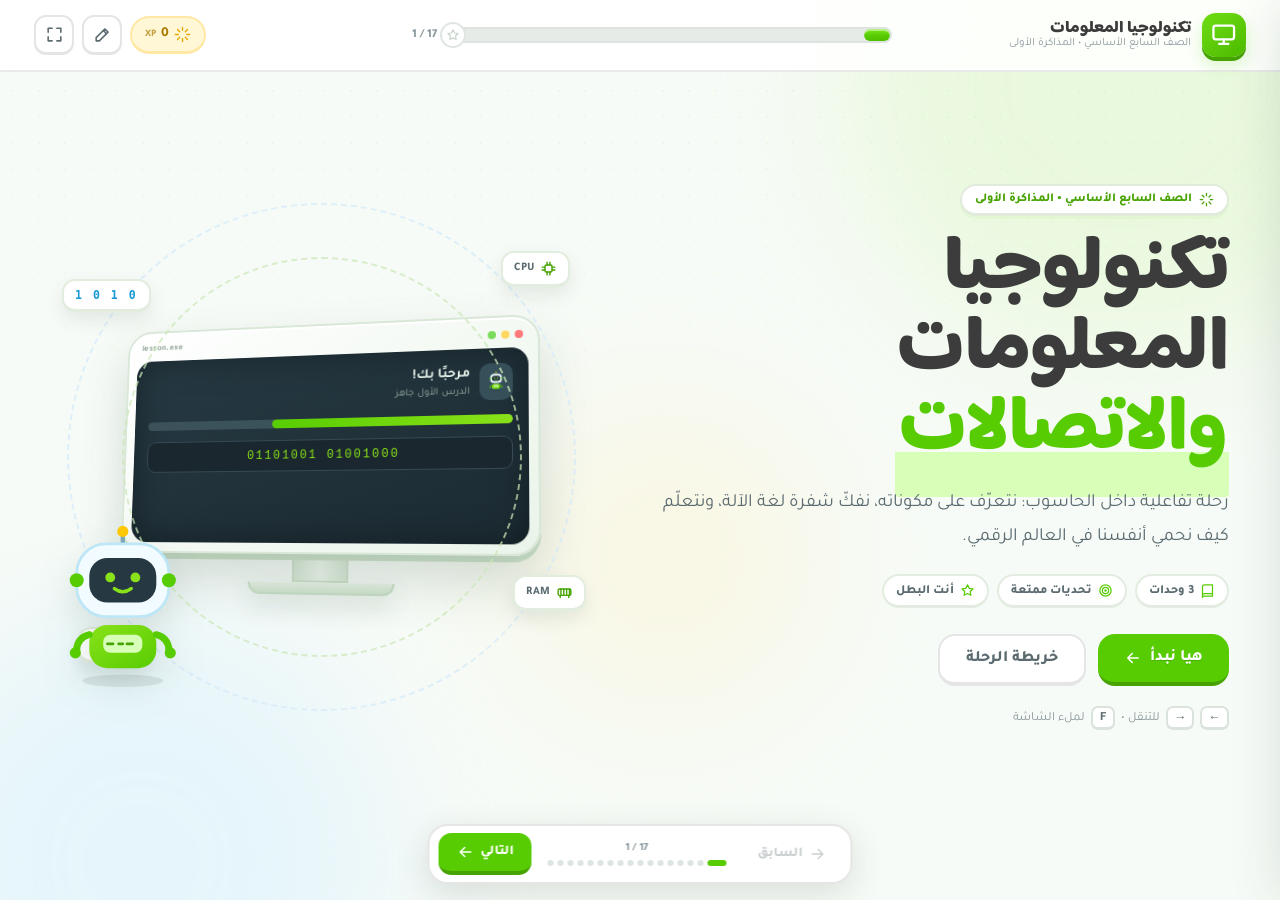
==== index.html @ d951b5d1 "Initial snapshot before slide readability + design improvements" ====
<!DOCTYPE html>
<html lang="ar" dir="rtl">
<head>
<meta charset="UTF-8">
<meta name="viewport" content="width=device-width, initial-scale=1.0">
<title>تكنولوجيا المعلومات والاتصالات — الصف السابع</title>
<link rel="preconnect" href="https://fonts.googleapis.com">
<link rel="preconnect" href="https://fonts.gstatic.com" crossorigin>
<link href="https://fonts.googleapis.com/css2?family=Baloo+Bhaijaan+2:wght@500;600;700;800&family=Tajawal:wght@400;500;700;800&display=swap" rel="stylesheet">
<link rel="stylesheet" href="styles.css">
<link rel="stylesheet" href="styles-slides.css">
<link rel="stylesheet" href="styles-extra.css">
<link rel="stylesheet" href="styles-fixes.css">
</head>
<body>

<svg class="sprite" aria-hidden="true">
  <defs>
    <linearGradient id="g-robot" x1="0" y1="0" x2="1" y2="1">
      <stop offset="0" stop-color="#89e219"/>
      <stop offset="1" stop-color="#58cc02"/>
    </linearGradient>
  </defs>
  <symbol id="i-laptop" viewBox="0 0 24 24"><rect x="4" y="5" width="16" height="10" rx="2"/><path d="M2 19h20M9 19l.5-2h5l.5 2"/></symbol>
  <symbol id="i-desktop" viewBox="0 0 24 24"><rect x="3" y="4" width="18" height="12" rx="2"/><path d="M8 20h8M12 16v4"/></symbol>
  <symbol id="i-server" viewBox="0 0 24 24"><rect x="4" y="3" width="16" height="7" rx="2"/><rect x="4" y="14" width="16" height="7" rx="2"/><path d="M8 6.5h.01M8 17.5h.01M12 6.5h5M12 17.5h5"/></symbol>
  <symbol id="i-super" viewBox="0 0 24 24"><rect x="3" y="4" width="18" height="16" rx="2"/><path d="M7 8h10M7 12h10M7 16h6"/><circle cx="17" cy="16" r="1"/></symbol>
  <symbol id="i-cpu" viewBox="0 0 24 24"><rect x="7" y="7" width="10" height="10" rx="2"/><path d="M10 3v4M14 3v4M10 17v4M14 17v4M3 10h4M3 14h4M17 10h4M17 14h4"/></symbol>
  <symbol id="i-ram" viewBox="0 0 24 24"><rect x="3" y="7" width="18" height="9" rx="2"/><path d="M7 7v9M11 7v9M15 7v9M19 7v9M6 16v3M18 16v3"/></symbol>
  <symbol id="i-rom" viewBox="0 0 24 24"><rect x="5" y="6" width="14" height="12" rx="2"/><path d="M9 10h6M9 14h4"/></symbol>
  <symbol id="i-disk" viewBox="0 0 24 24"><rect x="3" y="6" width="18" height="12" rx="3"/><circle cx="17" cy="12" r="1.5"/><path d="M7 12h6"/></symbol>
  <symbol id="i-gpu" viewBox="0 0 24 24"><rect x="3" y="7" width="18" height="10" rx="2"/><circle cx="9" cy="12" r="3"/><path d="M15 10h3M15 14h3M6 17v3"/></symbol>
  <symbol id="i-sound" viewBox="0 0 24 24"><path d="M4 10v4h4l5 4V6L8 10H4z"/><path d="M16 9a4 4 0 0 1 0 6M18.5 6.5a8 8 0 0 1 0 11"/></symbol>
  <symbol id="i-network" viewBox="0 0 24 24"><path d="M3 9a15 15 0 0 1 18 0M6.5 12.5a10 10 0 0 1 11 0M10 16a4 4 0 0 1 4 0"/><circle cx="12" cy="19" r="1"/></symbol>
  <symbol id="i-fan" viewBox="0 0 24 24"><circle cx="12" cy="12" r="8"/><path d="M12 12c2-3 5-3 5-1s-3 4-5 1zM12 12c-2 3-5 3-5 1s3-4 5-1zM12 12c-1 3 0 6 2 5s1-5-2-5z"/></symbol>
  <symbol id="i-io" viewBox="0 0 24 24"><rect x="3" y="6" width="18" height="11" rx="2"/><path d="M7 10h.01M10 10h.01M13 10h.01M16 10h.01M7 13h.01M10 13h.01M13 13h.01M16 13h.01M8 17v3M16 17v3"/></symbol>
  <symbol id="i-board" viewBox="0 0 24 24"><rect x="3" y="3" width="18" height="18" rx="3"/><rect x="7" y="7" width="4" height="4" rx="1"/><rect x="14" y="13" width="3" height="4" rx="1"/><path d="M11 9h3v4M7 14h4v3M13 9V7h4"/></symbol>
  <symbol id="i-virus" viewBox="0 0 24 24"><circle cx="12" cy="12" r="6"/><path d="M12 2v3M12 19v3M2 12h3M19 12h3M4.9 4.9l2.1 2.1M17 17l2.1 2.1M19.1 4.9L17 7M7 17l-2.1 2.1"/><circle cx="10" cy="10" r="1"/><circle cx="14" cy="14" r="1"/></symbol>
  <symbol id="i-worm" viewBox="0 0 24 24"><path d="M5 18c0-3 3-4 6-4s5-1 5-4-2-4-5-4"/><circle cx="5" cy="18" r="2"/><path d="M15 6h.01M17 8h.01M19 10h.01"/></symbol>
  <symbol id="i-trojan" viewBox="0 0 24 24"><rect x="4" y="10" width="16" height="10" rx="2"/><path d="M3 10h18M12 10v10M12 10c-2 0-5-1-5-3s3-2 5 3c2-5 5-3 5-1s-3 1-5 1"/></symbol>
  <symbol id="i-spy" viewBox="0 0 24 24"><path d="M2 12s4-6 10-6 10 6 10 6-4 6-10 6S2 12 2 12z"/><circle cx="12" cy="12" r="3"/></symbol>
  <symbol id="i-ad" viewBox="0 0 24 24"><path d="M4 10v4h4l7 4V6L8 10H4z"/><path d="M17 9a4 4 0 0 1 0 6M19 6a8 8 0 0 1 0 12"/></symbol>
  <symbol id="i-ransom" viewBox="0 0 24 24"><rect x="4" y="10" width="16" height="11" rx="2"/><path d="M8 10V7a4 4 0 0 1 8 0v3M12 14v3"/></symbol>
  <symbol id="i-shield" viewBox="0 0 24 24"><path d="M12 3l8 3v6c0 5-3.5 8-8 9-4.5-1-8-4-8-9V6l8-3z"/><path d="M9 12l2 2 4-4"/></symbol>
  <symbol id="i-firewall" viewBox="0 0 24 24"><rect x="3" y="4" width="18" height="16" rx="2"/><path d="M3 9h18M3 14h18M9 4v5M15 9v5M9 14v6M15 4v5"/></symbol>
  <symbol id="i-backup" viewBox="0 0 24 24"><path d="M4 12a8 8 0 0 1 13.7-5.7L20 8"/><path d="M20 4v4h-4M20 12a8 8 0 0 1-13.7 5.7L4 16"/><path d="M4 20v-4h4"/></symbol>
  <symbol id="i-lock" viewBox="0 0 24 24"><rect x="4" y="10" width="16" height="11" rx="2"/><path d="M8 10V7a4 4 0 0 1 8 0v3M12 14v3"/></symbol>
  <symbol id="i-check" viewBox="0 0 24 24"><path d="M4 12l5 5L20 6"/></symbol>
  <symbol id="i-x" viewBox="0 0 24 24"><path d="M6 6l12 12M18 6L6 18"/></symbol>
  <symbol id="i-arrow-left" viewBox="0 0 24 24"><path d="M19 12H5M11 6l-6 6 6 6"/></symbol>
  <symbol id="i-arrow-right" viewBox="0 0 24 24"><path d="M5 12h14M13 6l6 6-6 6"/></symbol>
  <symbol id="i-star" viewBox="0 0 24 24"><path d="M12 3l2.7 5.5 6.1.9-4.4 4.3 1 6-5.4-2.8-5.4 2.8 1-6-4.4-4.3 6.1-.9L12 3z"/></symbol>
  <symbol id="i-spark" viewBox="0 0 24 24"><path d="M12 2v4M12 18v4M2 12h4M18 12h4M5 5l3 3M16 16l3 3M19 5l-3 3M8 16l-3 3"/></symbol>
  <symbol id="i-bulb" viewBox="0 0 24 24"><path d="M9 18h6M10 21h4M8 14a6 6 0 1 1 8 0c-1 1-1.5 2-1.5 3h-5c0-1-.5-2-1.5-3z"/></symbol>
  <symbol id="i-folder" viewBox="0 0 24 24"><path d="M3 7a2 2 0 0 1 2-2h5l2 2h7a2 2 0 0 1 2 2v8a2 2 0 0 1-2 2H5a2 2 0 0 1-2-2V7z"/></symbol>
  <symbol id="i-warning" viewBox="0 0 24 24"><path d="M12 3L2 21h20L12 3z"/><path d="M12 9v5M12 17h.01"/></symbol>
  <symbol id="i-globe" viewBox="0 0 24 24"><circle cx="12" cy="12" r="9"/><path d="M3 12h18M12 3c3 3 3 15 0 18M12 3c-3 3-3 15 0 18"/></symbol>
  <symbol id="i-usb" viewBox="0 0 24 24"><rect x="8" y="3" width="8" height="6" rx="1"/><path d="M12 9v6"/><rect x="6" y="15" width="12" height="6" rx="2"/></symbol>
  <symbol id="i-mask" viewBox="0 0 24 24"><path d="M4 5c5 2 11 2 16 0v6c0 4-3.5 7-8 9-4.5-2-8-5-8-9V5z"/><path d="M8 10h.01M16 10h.01M9 14c2 1.5 4 1.5 6 0"/></symbol>
  <symbol id="i-clock" viewBox="0 0 24 24"><circle cx="12" cy="12" r="9"/><path d="M12 7v5l3 2"/></symbol>
  <symbol id="i-play" viewBox="0 0 24 24"><path d="M8 5l11 7-11 7V5z"/></symbol>
  <symbol id="i-edit" viewBox="0 0 24 24"><path d="M4 20h4L19 9l-4-4L4 16v4z"/><path d="M13 7l4 4"/></symbol>
  <symbol id="i-menu" viewBox="0 0 24 24"><path d="M4 7h16M4 12h16M4 17h16"/></symbol>
  <symbol id="i-expand" viewBox="0 0 24 24"><path d="M4 9V4h5M20 9V4h-5M4 15v5h5M20 15v5h-5"/></symbol>
  <symbol id="i-download" viewBox="0 0 24 24"><path d="M12 3v12M7 10l5 5 5-5M4 21h16"/></symbol>
  <symbol id="i-upload" viewBox="0 0 24 24"><path d="M12 21V9M7 14l5-5 5 5M4 3h16"/></symbol>
  <symbol id="i-trash" viewBox="0 0 24 24"><path d="M4 7h16M9 7V4h6v3M6 7l1 13h10l1-13M10 11v6M14 11v6"/></symbol>
  <symbol id="i-target" viewBox="0 0 24 24"><circle cx="12" cy="12" r="9"/><circle cx="12" cy="12" r="5"/><circle cx="12" cy="12" r="1"/></symbol>
  <symbol id="i-book" viewBox="0 0 24 24"><path d="M4 5a3 3 0 0 1 3-2h13v18H7a3 3 0 0 0-3 2V5z"/><path d="M4 19a3 3 0 0 1 3-2h13"/></symbol>
  <symbol id="robot" viewBox="0 0 220 240">
    <ellipse cx="110" cy="226" rx="58" ry="9" fill="#000" opacity=".08"/>
    <path d="M110 28V16" stroke="#7aa7b5" stroke-width="6" stroke-linecap="round"/>
    <circle cx="110" cy="12" r="8" fill="#ffc800"/>
    <rect x="44" y="30" width="132" height="104" rx="42" fill="#f2fbff" stroke="#bde6f7" stroke-width="4"/>
    <rect x="62" y="50" width="96" height="64" rx="26" fill="#263942"/>
    <circle cx="92" cy="78" r="7" fill="#89e219"/>
    <circle cx="128" cy="78" r="7" fill="#89e219"/>
    <path d="M98 94c8 6 16 6 24 0" stroke="#89e219" stroke-width="5" fill="none" stroke-linecap="round"/>
    <circle cx="44" cy="82" r="10" fill="#58cc02"/>
    <circle cx="176" cy="82" r="10" fill="#58cc02"/>
    <rect x="62" y="146" width="96" height="62" rx="26" fill="url(#g-robot)"/>
    <rect x="82" y="160" width="56" height="26" rx="10" fill="#d7ffb8"/>
    <path d="M88 173h8M104 173h6M116 173h8" stroke="#46a302" stroke-width="4" stroke-linecap="round"/>
    <path d="M62 160c-10 2-18 10-18 22M158 160c10 2 18 10 18 22" stroke="#58cc02" stroke-width="10" stroke-linecap="round" fill="none"/>
    <circle cx="42" cy="186" r="8" fill="#58cc02"/>
    <circle cx="178" cy="186" r="8" fill="#58cc02"/>
  </symbol>
</svg>

<div class="bg-decor" aria-hidden="true">
  <span class="blob b1"></span>
  <span class="blob b2"></span>
  <span class="blob b3"></span>
  <span class="dots"></span>
</div>

<header class="topbar">
  <div class="brand">
    <div class="brand-mark"><svg class="ico"><use href="#i-desktop"/></svg></div>
    <div class="brand-text">
      <strong>تكنولوجيا المعلومات</strong>
      <span>الصف السابع الأساسي • المذاكرة الأولى</span>
    </div>
  </div>
  <div class="progress-wrap">
    <div class="progress-track"><div class="progress-fill" id="progressFill"></div><span class="progress-star"><svg class="ico"><use href="#i-star"/></svg></span></div>
    <span class="progress-label" id="progressLabel">1 / 17</span>
  </div>
  <div class="top-actions">
    <div class="xp-pill" title="نقاط الخبرة"><svg class="ico"><use href="#i-spark"/></svg><span id="xpValue">0</span><small>XP</small></div>
    <button class="icon-btn" id="editorBtn" aria-label="لوحة التحرير" title="لوحة التحرير"><svg class="ico"><use href="#i-edit"/></svg></button>
    <button class="icon-btn" id="fullscreenBtn" aria-label="ملء الشاشة" title="ملء الشاشة"><svg class="ico"><use href="#i-expand"/></svg></button>
  </div>
</header>

<main class="deck" id="deck">

  <section class="slide slide-cover" data-title="البداية">
    <div class="slide-inner cover-grid">
      <div class="cover-copy">
        <span class="eyebrow reveal" style="--i:0"><svg class="ico"><use href="#i-spark"/></svg> الصف السابع الأساسي • المذاكرة الأولى</span>
        <h1 class="reveal" style="--i:1" data-edit="cover.title">تكنولوجيا المعلومات<br><span class="hl">والاتصالات</span></h1>
        <p class="lead reveal" style="--i:2" data-edit="cover.sub">رحلة تفاعلية داخل الحاسوب: نتعرّف على مكوناته، نفكّ شفرة لغة الآلة، ونتعلّم كيف نحمي أنفسنا في العالم الرقمي.</p>
        <div class="unit-chips reveal" style="--i:3">
          <span><svg class="ico"><use href="#i-book"/></svg> 3 وحدات</span>
          <span><svg class="ico"><use href="#i-target"/></svg> تحديات ممتعة</span>
          <span><svg class="ico"><use href="#i-star"/></svg> أنت البطل</span>
        </div>
        <div class="cover-actions reveal" style="--i:4">
          <button class="btn btn-primary btn-lg" data-goto="1">هيا نبدأ <svg class="ico"><use href="#i-arrow-left"/></svg></button>
          <button class="btn btn-ghost btn-lg" data-goto="2">خريطة الرحلة</button>
        </div>
        <p class="hint reveal" style="--i:5"><kbd>←</kbd> <kbd>→</kbd> للتنقل • <kbd>F</kbd> لملء الشاشة</p>
      </div>
      <div class="cover-art reveal" style="--i:2">
        <div class="orbit-chip oc-cpu"><svg class="ico"><use href="#i-cpu"/></svg><span>CPU</span></div>
        <div class="orbit-chip oc-ram"><svg class="ico"><use href="#i-ram"/></svg><span>RAM</span></div>
        <div class="orbit-chip oc-bin"><span>0 1 0 1</span></div>
        <div class="orbit-chip oc-shield"><svg class="ico"><use href="#i-shield"/></svg><span>آمن</span></div>
        <div class="monitor3d">
          <div class="screen3d">
            <div class="screen-top"><span class="s-dot red"></span><span class="s-dot yellow"></span><span class="s-dot green"></span><span class="s-title">lesson.exe</span></div>
            <div class="screen-body">
              <div class="screen-row">
                <span class="mini-robot"><svg class="ico"><use href="#robot"/></svg></span>
                <div><b>مرحبًا بك!</b><small>الدرس الأول جاهز</small></div>
              </div>
              <div class="mini-progress"><span></span></div>
              <div class="mini-code">01001000 01101001</div>
            </div>
          </div>
          <div class="monitor-neck"></div>
          <div class="monitor-foot"></div>
        </div>
        <svg class="mascot cover-mascot" viewBox="0 0 220 240"><use href="#robot"/></svg>
        <span class="art-ring r1"></span>
        <span class="art-ring r2"></span>
      </div>
    </div>
  </section>

  <section class="slide slide-roadmap" data-title="خريطة الرحلة">
    <div class="slide-inner">
      <header class="slide-head">
        <span class="eyebrow reveal" style="--i:0"><svg class="ico"><use href="#i-target"/></svg> خريطة الرحلة</span>
        <h2 class="reveal" style="--i:1" data-edit="road.title">ثلاث وحدات… ومغامرة واحدة</h2>
        <p class="reveal" style="--i:2" data-edit="road.sub">اضغط على أي محطة لتبدأ منها. كل محطة مليئة بالتجارب والتحديات.</p>
      </header>
      <div class="roadmap">
        <div class="road-line" aria-hidden="true"></div>
        <button class="road-stop reveal" style="--i:3;--c:#58cc02" data-goto="2">
          <span class="road-num">1</span>
          <span class="road-icon"><svg class="ico"><use href="#i-desktop"/></svg></span>
          <strong>الوحدة الأولى</strong>
          <h3>تعريف عام بالحاسوب</h3>
          <p>أنواع الحواسيب، المكوّنات، والذاكرة.</p>
          <span class="road-go">ابدأ <svg class="ico"><use href="#i-arrow-left"/></svg></span>
        </button>
        <button class="road-stop reveal" style="--i:4;--c:#1cb0f6" data-goto="5">
          <span class="road-num">2</span>
          <span class="road-icon"><svg class="ico"><use href="#i-cpu"/></svg></span>
          <strong>الوحدة الثانية</strong>
          <h3>أنظمة العدّ والتحويل</h3>
          <p>العشري، الثنائي، والتحويل بينهما.</p>
          <span class="road-go">ابدأ <svg class="ico"><use href="#i-arrow-left"/></svg></span>
        </button>
        <button class="road-stop reveal" style="--i:5;--c:#ce82ff" data-goto="11">
          <span class="road-num">3</span>
          <span class="road-icon"><svg class="ico"><use href="#i-shield"/></svg></span>
          <strong>الوحدة الثالثة</strong>
          <h3>البرامج الضارة والحماية</h3>
          <p>الأنواع، طرق الانتقال، ووسائل الحماية.</p>
          <span class="road-go">ابدأ <svg class="ico"><use href="#i-arrow-left"/></svg></span>
        </button>
      </div>
      <div class="road-stats reveal" style="--i:6">
        <span><b>17</b> شريحة</span>
        <span><b>10+</b> تجارب تفاعلية</span>
        <span><b>10</b> أسئلة اختبار</span>
        <span><b>1</b> بطل… أنت!</span>
      </div>
    </div>
  </section>

  <section class="slide slide-types" data-title="أنواع الحواسيب">
    <div class="slide-inner">
      <header class="slide-head compact">
        <span class="eyebrow reveal" style="--i:0"><svg class="ico"><use href="#i-laptop"/></svg> الوحدة الأولى</span>
        <h2 class="reveal" style="--i:1" data-edit="types.title">ليس كل حاسوب… يشبه الآخر</h2>
        <p class="reveal" style="--i:2" data-edit="types.sub">اختر نوعًا لتكتشف وظيفته، ثم جرّب أن تحلّ الموقف التالي.</p>
      </header>
      <div class="types-layout">
        <div class="type-cards reveal" style="--i:3">
          <button class="type-card tilt is-active" data-type="laptop" style="--c:#58cc02">
            <span class="type-icon"><svg class="ico"><use href="#i-laptop"/></svg></span>
            <strong>الحاسوب المحمول</strong>
            <small>Laptop</small>
            <span class="type-badge">متنقّل</span>
          </button>
          <button class="type-card tilt" data-type="desktop" style="--c:#1cb0f6">
            <span class="type-icon"><svg class="ico"><use href="#i-desktop"/></svg></span>
            <strong>الحاسوب الثابت</strong>
            <small>Desktop</small>
            <span class="type-badge">منزلي / مكتبي</span>
          </button>
          <button class="type-card tilt" data-type="server" style="--c:#ce82ff">
            <span class="type-icon"><svg class="ico"><use href="#i-server"/></svg></span>
            <strong>الحاسوب الخادم</strong>
            <small>Server</small>
            <span class="type-badge">يخدم الجميع</span>
          </button>
          <button class="type-card tilt" data-type="super" style="--c:#ff9600">
            <span class="type-icon"><svg class="ico"><use href="#i-super"/></svg></span>
            <strong>الحواسب الضخمة</strong>
            <small>Super Computers</small>
            <span class="type-badge">قوة خارقة</span>
          </button>
        </div>
        <aside class="type-detail card reveal" style="--i:4">
          <div class="type-detail-icon" id="typeDetailIcon"><svg class="ico"><use href="#i-laptop"/></svg></div>
          <span class="type-en" id="typeEn">Laptop</span>
          <h3 id="typeName">الحاسوب المحمول</h3>
          <p id="typeDesc">حاسوب صغير الحجم يمكن حمله بسهولة، وتكون الشاشة ولوحة المفاتيح مدمجتين فيه.</p>
          <ul class="check-list" id="typePoints"></ul>
          <div class="type-use" id="typeUse"><svg class="ico"><use href="#i-bulb"/></svg><span>مناسب للطلاب والتنقل بين المنزل والمدرسة.</span></div>
        </aside>
      </div>
      <div class="mission-card card reveal" style="--i:5">
        <div class="mission-copy">
          <span class="chip"><svg class="ico"><use href="#i-target"/></svg> مهمة سريعة</span>
          <h3 data-edit="types.mission.title">أي حاسوب يناسب هذا الموقف؟</h3>
          <p id="missionText">تحتاج شركة إلى جهاز واحد يخدم موظفيها العشرين في الوقت نفسه، ويحفظ الملفات المشتركة بينهم.</p>
        </div>
        <div class="mission-side">
          <div class="mission-choices" id="missionChoices"></div>
          <div class="feedback" id="missionFeedback" aria-live="polite"></div>
          <button class="btn btn-ghost btn-sm" id="missionNext">سيناريو آخر <svg class="ico"><use href="#i-arrow-left"/></svg></button>
        </div>
      </div>
    </div>
  </section>

  <section class="slide slide-components" data-title="مكونات الحاسوب">
    <div class="slide-inner">
      <header class="slide-head compact">
        <span class="eyebrow reveal" style="--i:0"><svg class="ico"><use href="#i-board"/></svg> الوحدة الأولى</span>
        <h2 class="reveal" style="--i:1" data-edit="comp.title">افتح صندوق الحاسوب… واستكشف</h2>
        <p class="reveal" style="--i:2" data-edit="comp.sub">اضغط على أي قطعة داخل اللوحة الأم لتعرف وظيفتها. هل تجرؤ على وضع التحدي؟</p>
      </header>
      <div class="comp-layout">
        <div class="board-wrap reveal" style="--i:3">
          <div class="motherboard" id="motherboard">
            <svg class="board-traces" viewBox="0 0 100 62" preserveAspectRatio="none" aria-hidden="true">
              <path d="M22 16h20v10h30V16h18M13 36h18v10h32v8h20M32 46V36M65 12v10M83 20v14M50 29v-7M50 47v10"/>
              <path d="M6 22h10M90 42h6M6 52h18M72 54h20" opacity=".55"/>
              <circle cx="22" cy="16" r="1.2"/><circle cx="65" cy="12" r="1.2"/><circle cx="83" cy="20" r="1.2"/><circle cx="13" cy="36" r="1.2"/><circle cx="63" cy="54" r="1.2"/>
            </svg>
            <button class="hotspot" data-comp="cpu" style="left:22%;top:26%"><span class="hs-ico"><svg class="ico"><use href="#i-cpu"/></svg></span><span class="hs-label">المعالج</span></button>
            <button class="hotspot" data-comp="fan" style="left:40%;top:19%"><span class="hs-ico"><svg class="ico"><use href="#i-fan"/></svg></span><span class="hs-label">المروحة</span></button>
            <button class="hotspot" data-comp="ram" style="left:65%;top:19%"><span class="hs-ico"><svg class="ico"><use href="#i-ram"/></svg></span><span class="hs-label">RAM</span></button>
            <button class="hotspot" data-comp="rom" style="left:84%;top:33%"><span class="hs-ico"><svg class="ico"><use href="#i-rom"/></svg></span><span class="hs-label">ROM</span></button>
            <button class="hotspot" data-comp="gpu" style="left:13%;top:57%"><span class="hs-ico"><svg class="ico"><use href="#i-gpu"/></svg></span><span class="hs-label">بطاقة الشاشة</span></button>
            <button class="hotspot" data-comp="hdd" style="left:32%;top:74%"><span class="hs-ico"><svg class="ico"><use href="#i-disk"/></svg></span><span class="hs-label">القرص الصلب</span></button>
            <button class="hotspot" data-comp="sound" style="left:64%;top:74%"><span class="hs-ico"><svg class="ico"><use href="#i-sound"/></svg></span><span class="hs-label">بطاقة الصوت</span></button>
            <button class="hotspot" data-comp="network" style="left:87%;top:57%"><span class="hs-ico"><svg class="ico"><use href="#i-network"/></svg></span><span class="hs-label">بطاقة الشبكة</span></button>
            <button class="hotspot" data-comp="io" style="left:50%;top:90%"><span class="hs-ico"><svg class="ico"><use href="#i-io"/></svg></span><span class="hs-label">الإدخال / الإخراج</span></button>
            <button class="hotspot hs-board" data-comp="motherboard" style="left:50%;top:46%"><span class="hs-ico"><svg class="ico"><use href="#i-board"/></svg></span><span class="hs-label">اللوحة الأم</span></button>
          </div>
          <p class="board-hint"><svg class="ico"><use href="#i-bulb"/></svg> كل القطع تتصل باللوحة الأم… وهي التي تربط بينها.</p>
        </div>
        <aside class="comp-detail card reveal" style="--i:4">
          <div class="comp-head">
            <span class="comp-icon" id="compIcon"><svg class="ico"><use href="#i-cpu"/></svg></span>
            <div><span class="comp-en" id="compEn">CPU</span><h3 id="compName">المعالج</h3></div>
          </div>
          <p class="comp-desc" id="compDesc">عقل الحاسوب الذي ينفّذ الأوامر.</p>
          <ul class="check-list" id="compPoints"></ul>
          <div class="comp-watermark" aria-hidden="true"><svg class="ico"><use href="#i-board"/></svg></div>
          <div class="challenge-box">
            <button class="btn btn-blue btn-sm" id="challengeBtn"><svg class="ico"><use href="#i-target"/></svg> وضع التحدي</button>
            <div class="challenge-panel" id="challengePanel" hidden>
              <span class="challenge-progress" id="challengeProgress">1 / 5</span>
              <p id="challengePrompt">أين تُنفَّذ العمليات الحسابية والمنطقية؟</p>
              <div class="feedback" id="challengeFeedback" aria-live="polite"></div>
            </div>
          </div>
        </aside>
      </div>
    </div>
  </section>

  <section class="slide slide-memory" data-title="لعبة الذاكرة">
    <div class="slide-inner">
      <header class="slide-head compact">
        <span class="eyebrow reveal" style="--i:0"><svg class="ico"><use href="#i-ram"/></svg> تحدي الذاكرة</span>
        <h2 class="reveal" style="--i:1" data-edit="mem.title">إلى أي ذاكرة تنتمي؟</h2>
        <p class="reveal" style="--i:2" data-edit="mem.sub">اختر بطاقة، ثم اضغط على الصندوق الصحيح. هل تنجح في ترتيب البطاقات الست؟</p>
      </header>
      <div class="memory-game">
        <div class="chip-pool card reveal" style="--i:3">
          <div class="pool-head"><strong>البطاقات</strong><span class="game-score" id="memoryScore">0 / 6</span></div>
          <div class="chip-pool-items" id="chipPool"></div>
        </div>
        <div class="bins reveal" style="--i:4">
          <div class="bin" data-bin="ram" tabindex="0" role="button" aria-label="الذاكرة المؤقتة RAM">
            <div class="bin-head"><span class="bin-ico" style="--c:#1cb0f6"><svg class="ico"><use href="#i-ram"/></svg></span><div><strong>RAM</strong><small>الذاكرة المؤقتة</small></div></div>
            <p>تحفظ البرامج المفتوحة حاليًا… وتفقد محتواها بانقطاع الكهرباء.</p>
            <div class="bin-items"></div>
          </div>
          <div class="bin" data-bin="rom" tabindex="0" role="button" aria-label="الذاكرة الدائمة ROM">
            <div class="bin-head"><span class="bin-ico" style="--c:#ffc800"><svg class="ico"><use href="#i-rom"/></svg></span><div><strong>ROM</strong><small>الذاكرة الدائمة</small></div></div>
            <p>تحتوي معلومات بدء التشغيل، وقابلة للقراءة فقط.</p>
            <div class="bin-items"></div>
          </div>
          <div class="bin" data-bin="hdd" tabindex="0" role="button" aria-label="القرص الصلب Hard Disk">
            <div class="bin-head"><span class="bin-ico" style="--c:#58cc02"><svg class="ico"><use href="#i-disk"/></svg></span><div><strong>Hard Disk</strong><small>القرص الصلب</small></div></div>
            <p>يخزّن الملفات والبرامج ويحتفظ بها بعد إيقاف التشغيل.</p>
            <div class="bin-items"></div>
          </div>
        </div>
        <div class="game-bar reveal" style="--i:5">
          <div class="feedback" id="memoryFeedback" aria-live="polite">اختر بطاقة من الأعلى للبدء.</div>
          <button class="btn btn-ghost btn-sm" id="memoryReset"><svg class="ico"><use href="#i-backup"/></svg> إعادة اللعبة</button>
        </div>
      </div>
    </div>
  </section>

  <section class="slide slide-decimal" data-title="النظام العشري">
    <div class="slide-inner">
      <header class="slide-head compact">
        <span class="eyebrow reveal" style="--i:0"><svg class="ico"><use href="#i-cpu"/></svg> الوحدة الثانية</span>
        <h2 class="reveal" style="--i:1" data-edit="dec.title">نظام العدّ… والأساس 10</h2>
        <p class="reveal" style="--i:2" data-edit="dec.sub">نظام العدّ طريقة لتمثيل الأعداد باستخدام رموز محددة وأساس معين. جرّب عددًا وشاهد قيمته تتوزّع على المنازل.</p>
      </header>
      <div class="decimal-layout">
        <div class="dec-input-card card reveal" style="--i:3">
          <span class="mini-label">جرّب عددًا من 0 إلى 999</span>
          <div class="stepper">
            <button class="step-btn" id="decMinus" aria-label="إنقاص">−</button>
            <input id="decInput" type="number" min="0" max="999" value="134" aria-label="أدخل عددًا">
            <button class="step-btn" id="decPlus" aria-label="زيادة">+</button>
          </div>
          <div class="preset-row">
            <button class="preset" data-dec="134">134</button>
            <button class="preset" data-dec="254">254</button>
            <button class="preset" data-dec="85">85</button>
            <button class="preset" data-dec="7">7</button>
          </div>
          <div class="base-badge"><span>الأساس</span><strong>10</strong><span>الرموز: من 0 إلى 9</span></div>
        </div>
        <div class="dec-display card reveal" style="--i:4">
          <div class="dec-digits" id="decDigits"></div>
          <div class="dec-expansion" id="decExpansion"></div>
        </div>
      </div>
      <div class="note-strip reveal" style="--i:5"><svg class="ico"><use href="#i-bulb"/></svg><span data-edit="dec.note">سبب التسمية: لأنه يعتمد على عشرة رموز فقط (0 إلى 9). كل منزلة تساوي 10 أضعاف التي على يمينها.</span></div>
      <div class="symbols-strip reveal" style="--i:6">
        <span class="ss-label">رموز النظام العشري</span>
        <div class="ss-digits" dir="ltr"><span>0</span><span>1</span><span>2</span><span>3</span><span>4</span><span>5</span><span>6</span><span>7</span><span>8</span><span>9</span></div>
        <span class="ss-note">عشرة رموز… لا أكثر!</span>
      </div>
    </div>
  </section>

  <section class="slide slide-binary" data-title="النظام الثنائي">
    <div class="slide-inner">
      <header class="slide-head compact">
        <span class="eyebrow reveal" style="--i:0"><svg class="ico"><use href="#i-spark"/></svg> مختبر الثنائي</span>
        <h2 class="reveal" style="--i:1" data-edit="bin.title">الحاسوب يفهم… تشغيل أو إيقاف</h2>
        <p class="reveal" style="--i:2" data-edit="bin.sub">كل مفتاح يمثّل بتًا: 1 يعني تشغيلًا، و0 يعني إيقافًا. جرّب أن تصنع العدد المطلوب!</p>
      </header>
      <div class="binary-layout">
        <div class="switch-lab card reveal" style="--i:3">
          <div class="lab-head">
            <div><span class="mini-label">الهدف الحالي</span><strong class="target-num" id="binTarget">13</strong></div>
            <div class="lab-readout"><span id="binReadout">00000000</span><sub>2</sub><span class="eq">=</span><strong id="binValue">0</strong><sub>10</sub></div>
          </div>
          <div class="switches" id="bitSwitches" dir="ltr"></div>
          <div class="lab-actions">
            <button class="btn btn-ghost btn-sm" id="binZero"><svg class="ico"><use href="#i-backup"/></svg> تصفير</button>
            <button class="btn btn-blue btn-sm" id="binNewTarget"><svg class="ico"><use href="#i-target"/></svg> هدف جديد</button>
            <span class="feedback inline" id="binFeedback" aria-live="polite"></span>
          </div>
        </div>
        <aside class="concept-stack reveal" style="--i:4">
          <div class="concept card onoff">
            <div class="onoff-demo"><span class="lamp off"></span><span class="lamp on"></span></div>
            <div><strong>0 = إشارة منخفضة</strong><small>Off — إيقاف</small><strong>1 = إشارة مرتفعة</strong><small>On — تشغيل</small></div>
          </div>
          <div class="concept card">
            <span class="concept-ico" style="--c:#1cb0f6"><svg class="ico"><use href="#i-io"/></svg></span>
            <div><strong>البت والبايت</strong><p data-edit="bin.bitnote">البت هو الوحدة الأساسية وقيمته 0 أو 1. البايت = 8 بتات.</p></div>
          </div>
          <div class="concept card">
            <span class="concept-ico" style="--c:#ffc800"><svg class="ico"><use href="#i-bulb"/></svg></span>
            <div><strong>لماذا الثنائي؟</strong><p data-edit="bin.why">لأن الحاسوب لا يفهم إلا حالتين: تشغيل وإيقاف. لذلك تُمثَّل الأرقام والنصوص والصور والأصوات بسلسلة من 0 و1.</p></div>
          </div>
        </aside>
      </div>
      <div class="byte-strip reveal" style="--i:5">
        <div><strong>بايت واحد = 8 بتات</strong><span>كل مفتاح في الأعلى هو بت… وثمانية مفاتيح تصنع بايتًا.</span></div>
        <div class="byte-bits" dir="ltr"><span>1</span><span>0</span><span>1</span><span>1</span><span>0</span><span>1</span><span>0</span><span>1</span></div>
      </div>
    </div>
  </section>

  <section class="slide slide-bin2dec" data-title="من الثنائي إلى العشري">
    <div class="slide-inner">
      <header class="slide-head compact">
        <span class="eyebrow reveal" style="--i:0"><svg class="ico"><use href="#i-arrow-left"/></svg> التحويل 1</span>
        <h2 class="reveal" style="--i:1" data-edit="b2d.title">من الثنائي إلى العشري</h2>
        <p class="reveal" style="--i:2" data-edit="b2d.sub">اضرب كل رقم في 2 مرفوعة لقوة موقعه، ثم اجمع النواتج. جرّب بنفسك!</p>
      </header>
      <div class="convert-layout">
        <div class="converter card reveal" style="--i:3">
          <div class="conv-input-row">
            <label for="binToDecInput">العدد الثنائي</label>
            <div class="conv-input-wrap"><input id="binToDecInput" value="110" inputmode="numeric" autocomplete="off" spellcheck="false"><sub>2</sub></div>
            <button class="btn btn-primary btn-sm" id="binToDecBtn">حوّل</button>
          </div>
          <div class="preset-row">
            <button class="preset" data-b2d="110">110</button>
            <button class="preset" data-b2d="1010101">1010101</button>
            <button class="preset" data-b2d="1001">1001</button>
            <button class="preset" data-b2d="1111">1111</button>
          </div>
          <div class="conv-error" id="binToDecError" aria-live="polite"></div>
          <div class="steps-table" id="binToDecSteps"></div>
          <div class="result-bubble" id="binToDecResult"></div>
        </div>
        <aside class="method-card card reveal" style="--i:4">
          <h3><svg class="ico"><use href="#i-book"/></svg> الطريقة بثلاث خطوات</h3>
          <ol class="method-steps">
            <li><span>1</span><div><strong>حدّد المواقع</strong><p>ابدأ من يمين العدد: الموقع 0 ثم 1 ثم 2…</p></div></li>
            <li><span>2</span><div><strong>اضرب في الوزن</strong><p>كل رقم × 2<sup>الموقع</sup>.</p></div></li>
            <li><span>3</span><div><strong>اجمع</strong><p>اجمع كل النواتج لتحصل على العدد العشري.</p></div></li>
          </ol>
          <div class="method-tip"><svg class="ico"><use href="#i-bulb"/></svg><span data-edit="b2d.tip">مثال: (110)₂ = 1×4 + 1×2 + 0×1 = 6</span></div>
          <svg class="mascot mini-mascot" viewBox="0 0 220 240"><use href="#robot"/></svg>
        </aside>
      </div>
    </div>
  </section>

  <section class="slide slide-dec2bin" data-title="من العشري إلى الثنائي">
    <div class="slide-inner">
      <header class="slide-head compact">
        <span class="eyebrow reveal" style="--i:0"><svg class="ico"><use href="#i-arrow-right"/></svg> التحويل 2</span>
        <h2 class="reveal" style="--i:1" data-edit="d2b.title">من العشري إلى الثنائي… بالقسمة</h2>
        <p class="reveal" style="--i:2" data-edit="d2b.sub">نقسم على 2 مرارًا ونسجّل البواقي، ثم نقرأها من الأسفل إلى الأعلى. تابع الخطوات!</p>
      </header>
      <div class="ladder-layout">
        <div class="ladder-card card reveal" style="--i:3">
          <div class="ladder-head">
            <div class="ladder-input">
              <label for="decToBinInput">العدد العشري</label>
              <input id="decToBinInput" type="number" min="0" max="255" value="254">
              <button class="btn btn-primary btn-sm" id="ladderStart">ابدأ</button>
            </div>
            <div class="preset-row">
              <button class="preset" data-d2b="254">254</button>
              <button class="preset" data-d2b="13">13</button>
              <button class="preset" data-d2b="85">85</button>
              <button class="preset" data-d2b="100">100</button>
            </div>
          </div>
          <div class="ladder-table" id="ladderTable"></div>
          <div class="ladder-footer">
            <button class="btn btn-blue btn-sm" id="ladderNext">الخطوة التالية <svg class="ico"><use href="#i-arrow-left"/></svg></button>
            <div class="ladder-result" id="ladderResult"></div>
          </div>
        </div>
        <aside class="ladder-method card reveal" style="--i:4">
          <h3><svg class="ico"><use href="#i-book"/></svg> تذكّر القاعدة</h3>
          <div class="division-demo">
            <div class="div-box"><span>القسمة</span><strong>254 ÷ 2</strong></div>
            <div class="div-arrow"><svg class="ico"><use href="#i-arrow-left"/></svg></div>
            <div class="div-box"><span>الناتج</span><strong>127</strong></div>
            <div class="div-box rem"><span>الباقي</span><strong>0</strong></div>
          </div>
          <p data-edit="d2b.note">نكرّر القسمة حتى يصبح الناتج صفرًا، ثم نقرأ البواقي من <b>الأسفل إلى الأعلى</b>.</p>
          <div class="read-up"><span>نقرأ</span><svg class="ico"><use href="#i-upload"/></svg><strong>من الأسفل إلى الأعلى</strong></div>
          <svg class="mascot mini-mascot" viewBox="0 0 220 240"><use href="#robot"/></svg>
        </aside>
      </div>
    </div>
  </section>

  <section class="slide slide-table" data-title="جدول التحويل">
    <div class="slide-inner">
      <header class="slide-head compact">
        <span class="eyebrow reveal" style="--i:0"><svg class="ico"><use href="#i-book"/></svg> مرجع سريع</span>
        <h2 class="reveal" style="--i:1" data-edit="table.title">جدول التحويل الجاهز (من 0 إلى 16)</h2>
        <p class="reveal" style="--i:2" data-edit="table.sub">احفظ الجدول… أو اختبر ذاكرتك بإخفاء عمود الثنائي والنقر على الخلايا لكشفها.</p>
      </header>
      <div class="table-layout">
        <div class="table-card card reveal" style="--i:3">
          <div class="table-tools">
            <span class="table-count">17 قيمة</span>
            <button class="btn btn-ghost btn-sm" id="tableToggle"><svg class="ico"><use href="#i-spy"/></svg> اختبرني: أخفِ الثنائي</button>
          </div>
          <div class="conv-table-wrap">
            <table class="conv-table">
              <thead><tr><th>العشري</th><th>الثنائي</th><th>العشري</th><th>الثنائي</th></tr></thead>
              <tbody id="convTableBody"></tbody>
            </table>
          </div>
        </div>
        <aside class="table-note card reveal" style="--i:4">
          <h3><svg class="ico"><use href="#i-bulb"/></svg> لاحظ النمط</h3>
          <p data-edit="table.note">كل زيادة بمقدار 1 في العدد العشري قد تغيّر أكثر من بت واحد. لاحظ كيف تنتقل البتات من اليمين إلى اليسار.</p>
          <div class="pattern-demo">
            <span>0</span><span>1</span><span>10</span><span>11</span><span>100</span>
          </div>
          <p class="small-note">16 = 10000₂ لأنها أول قوة للعدد 2 بعد 8 (أي 2⁴ = 16).</p>
          <button class="btn btn-primary btn-sm" data-goto="15">جرّب الاختبار الكامل <svg class="ico"><use href="#i-arrow-left"/></svg></button>
        </aside>
      </div>
    </div>
  </section>

  <section class="slide slide-systems" data-title="أنظمة عد أخرى">
    <div class="slide-inner">
      <header class="slide-head compact">
        <span class="eyebrow reveal" style="--i:0"><svg class="ico"><use href="#i-globe"/></svg> أنظمة أخرى</span>
        <h2 class="reveal" style="--i:1" data-edit="sys.title">الثماني والستة عشري</h2>
        <p class="reveal" style="--i:2" data-edit="sys.sub">غيّر الأساس… تتغيّر الرموز المسموحة. جرّب تحدي الرموز في كل نظام.</p>
      </header>
      <div class="systems-grid">
        <div class="system-card card reveal" style="--i:3;--c:#ff9600">
          <div class="system-head">
            <span class="system-ico"><svg class="ico"><use href="#i-cpu"/></svg></span>
            <div><span class="system-en">Octal</span><h3>النظام الثماني</h3></div>
            <span class="base-pill">الأساس 8</span>
          </div>
          <p data-edit="sys.octal">يستخدم ثمانية رموز فقط: من 0 إلى 7.</p>
          <div class="digit-chips" dir="ltr">
            <span>0</span><span>1</span><span>2</span><span>3</span><span>4</span><span>5</span><span>6</span><span>7</span>
          </div>
          <div class="quick-quiz" data-qq>
            <p>أي رمز لا يمكن استخدامه في النظام الثماني؟</p>
            <div class="qq-options">
              <button data-correct="false">7</button>
              <button data-correct="true">8</button>
              <button data-correct="false">0</button>
              <button data-correct="false">5</button>
            </div>
            <div class="qq-feedback"></div>
          </div>
        </div>
        <div class="system-card card reveal" style="--i:4;--c:#ce82ff">
          <div class="system-head">
            <span class="system-ico"><svg class="ico"><use href="#i-spark"/></svg></span>
            <div><span class="system-en">Hexadecimal</span><h3>النظام الستة عشري</h3></div>
            <span class="base-pill">الأساس 16</span>
          </div>
          <p data-edit="sys.hex">يستخدم الرموز من 0 إلى 9 ثم الحروف <span dir="ltr">A, B, C, D, E, F</span>.</p>
          <div class="digit-chips hex" dir="ltr">
            <span>0</span><span>1</span><span>2</span><span>3</span><span>4</span><span>5</span><span>6</span><span>7</span><span>8</span><span>9</span><span>A</span><span>B</span><span>C</span><span>D</span><span>E</span><span>F</span>
          </div>
          <div class="quick-quiz" data-qq>
            <p>أي رمز لا يمكن استخدامه في النظام الستة عشري؟</p>
            <div class="qq-options">
              <button data-correct="false">A</button>
              <button data-correct="false">F</button>
              <button data-correct="true">G</button>
              <button data-correct="false">9</button>
            </div>
            <div class="qq-feedback"></div>
          </div>
        </div>
      </div>
      <div class="base-compare reveal" style="--i:5">
        <span class="bc-item" style="--c:#58cc02"><b>10</b> عشري</span>
        <span class="bc-item" style="--c:#1cb0f6"><b>2</b> ثنائي</span>
        <span class="bc-item" style="--c:#ff9600"><b>8</b> ثماني</span>
        <span class="bc-item" style="--c:#ce82ff"><b>16</b> ستة عشري</span>
        <span class="bc-note">كلما كبر الأساس… احتجنا رموزًا أكثر.</span>
      </div>
    </div>
  </section>

  <section class="slide slide-malware" data-title="البرامج الضارة">
    <div class="slide-inner">
      <header class="slide-head compact">
        <span class="eyebrow reveal" style="--i:0"><svg class="ico"><use href="#i-warning"/></svg> الوحدة الثالثة</span>
        <h2 class="reveal" style="--i:1" data-edit="mw.title">برامج تُصمَّم لِتُضرّ… فاعرفها</h2>
        <p class="reveal" style="--i:2" data-edit="mw.sub">البرامج الضارة برامج حاسوبية تُصمم بهدف التخريب أو التجسس أو الاختراق أو إلحاق الضرر. اقلب كل بطاقة لتكتشف سلوكها.</p>
      </header>
      <div class="malware-grid">
        <button class="malware-card reveal" style="--i:3" data-flip aria-label="الفيروس">
          <span class="mc-inner">
            <span class="mc-face mc-front" style="--c:#ff4b4b">
              <span class="mc-ico"><svg class="ico"><use href="#i-virus"/></svg></span>
              <strong>الفيروس</strong><span class="mc-en">Virus</span>
              <span class="danger"><i></i><i></i><i></i><i></i></span>
              <span class="flip-hint">اضغط للقلب</span>
            </span>
            <span class="mc-face mc-back">
              <strong>Virus</strong>
              <p>برنامج ضار مرتبط بملف ما، هدفه التخريب وله قدرة تدميرية.</p>
              <span class="mc-tag">مرتبط بملف مضيف</span>
            </span>
          </span>
        </button>
        <button class="malware-card reveal" style="--i:4" data-flip aria-label="الدودة">
          <span class="mc-inner">
            <span class="mc-face mc-front" style="--c:#ff9600">
              <span class="mc-ico"><svg class="ico"><use href="#i-worm"/></svg></span>
              <strong>الدودة</strong><span class="mc-en">Worm</span>
              <span class="danger"><i></i><i></i><i></i><i></i></span>
              <span class="flip-hint">اضغط للقلب</span>
            </span>
            <span class="mc-face mc-back">
              <strong>Worm</strong>
              <p>تنتشر ذاتيًا عبر الشبكات، ولا تحتاج ملفًا مضيفًا، وسريعة الانتشار.</p>
              <span class="mc-tag">تنتشر ذاتيًا</span>
            </span>
          </span>
        </button>
        <button class="malware-card reveal" style="--i:5" data-flip aria-label="حصان طروادة">
          <span class="mc-inner">
            <span class="mc-face mc-front" style="--c:#ce82ff">
              <span class="mc-ico"><svg class="ico"><use href="#i-trojan"/></svg></span>
              <strong>حصان طروادة</strong><span class="mc-en">Trojan Horse</span>
              <span class="danger"><i></i><i></i><i></i></span>
              <span class="flip-hint">اضغط للقلب</span>
            </span>
            <span class="mc-face mc-back">
              <strong>Trojan Horse</strong>
              <p>يتنكّر كبرنامج نافع، وهدفه التجسس أو السيطرة أو إلحاق الضرر.</p>
              <span class="mc-tag">يتنكّر كبرنامج نافع</span>
            </span>
          </span>
        </button>
        <button class="malware-card reveal" style="--i:6" data-flip aria-label="برامج التجسس">
          <span class="mc-inner">
            <span class="mc-face mc-front" style="--c:#1cb0f6">
              <span class="mc-ico"><svg class="ico"><use href="#i-spy"/></svg></span>
              <strong>برامج التجسس</strong><span class="mc-en">Spyware</span>
              <span class="danger"><i></i><i></i><i></i><i></i></span>
              <span class="flip-hint">اضغط للقلب</span>
            </span>
            <span class="mc-face mc-back">
              <strong>Spyware</strong>
              <p>تراقب المستخدم وتسرق البيانات والأرقام السرية. ومن أمثلتها Keylogger الذي يسجّل ضغطات المفاتيح.</p>
              <span class="mc-tag">Keylogger</span>
            </span>
          </span>
        </button>
        <button class="malware-card reveal" style="--i:7" data-flip aria-label="برامج الدعاية">
          <span class="mc-inner">
            <span class="mc-face mc-front" style="--c:#ffc800">
              <span class="mc-ico"><svg class="ico"><use href="#i-ad"/></svg></span>
              <strong>برامج الدعاية</strong><span class="mc-en">Adware</span>
              <span class="danger"><i></i><i></i></span>
              <span class="flip-hint">اضغط للقلب</span>
            </span>
            <span class="mc-face mc-back">
              <strong>Adware</strong>
              <p>تعرض إعلانات مزعجة، وتنتشر غالبًا مع البرامج المجانية أو التحميلات غير الموثوقة.</p>
              <span class="mc-tag">إعلانات مزعجة</span>
            </span>
          </span>
        </button>
        <button class="malware-card reveal" style="--i:8" data-flip aria-label="برامج الفدية">
          <span class="mc-inner">
            <span class="mc-face mc-front" style="--c:#ff4b4b">
              <span class="mc-ico"><svg class="ico"><use href="#i-ransom"/></svg></span>
              <strong>برامج الفدية</strong><span class="mc-en">Ransomware</span>
              <span class="danger"><i></i><i></i><i></i><i></i></span>
              <span class="flip-hint">اضغط للقلب</span>
            </span>
            <span class="mc-face mc-back">
              <strong>Ransomware</strong>
              <p>نوع مستقل يشفّر ملفات الضحية ويطلب فدية مالية لفك التشفير، وغالبًا ينتقل عبر طروادة أو ثغرة.</p>
              <span class="mc-tag">تشفير + فدية</span>
            </span>
          </span>
        </button>
      </div>
      <div class="note-strip danger-note reveal" style="--i:9"><svg class="ico"><use href="#i-spy"/></svg><span data-edit="mw.note">تذكّر: <b>Keylogger</b> نوع من برامج التجسس يسجّل كل ما تكتبه… بما في ذلك كلمات المرور.</span></div>
    </div>
  </section>

  <section class="slide slide-routes" data-title="طرق انتقال العدوى">
    <div class="slide-inner">
      <header class="slide-head compact">
        <span class="eyebrow reveal" style="--i:0"><svg class="ico"><use href="#i-network"/></svg> كيف تنتقل؟</span>
        <h2 class="reveal" style="--i:1" data-edit="routes.title">أربعة طرق… وعدوّ واحد</h2>
        <p class="reveal" style="--i:2" data-edit="routes.sub">اضغط على أي مسار حول الحاسوب لتعرف كيف تتسلل البرامج الضارة إليه.</p>
      </header>
      <div class="routes-layout">
        <div class="routes-stage reveal" style="--i:3">
          <svg class="routes-svg" viewBox="0 0 600 400" preserveAspectRatio="none" aria-hidden="true">
            <g class="route-line" data-route="internet">
              <path id="p-internet" d="M300 200 C220 160 150 90 72 40"/>
              <circle class="packet" r="5"><animateMotion dur="2.4s" repeatCount="indefinite"><mpath href="#p-internet"/></animateMotion></circle>
            </g>
            <g class="route-line" data-route="media">
              <path id="p-media" d="M300 200 C220 240 150 310 72 360"/>
              <circle class="packet" r="5"><animateMotion dur="2.4s" repeatCount="indefinite"><mpath href="#p-media"/></animateMotion></circle>
            </g>
            <g class="route-line" data-route="vuln">
              <path id="p-vuln" d="M300 200 C380 160 450 90 528 40"/>
              <circle class="packet" r="5"><animateMotion dur="2.4s" repeatCount="indefinite"><mpath href="#p-vuln"/></animateMotion></circle>
            </g>
            <g class="route-line" data-route="social">
              <path id="p-social" d="M300 200 C380 240 450 310 528 360"/>
              <circle class="packet" r="5"><animateMotion dur="2.4s" repeatCount="indefinite"><mpath href="#p-social"/></animateMotion></circle>
            </g>
          </svg>
          <button class="route-node rn-internet" data-route="internet"><span class="rn-ico"><svg class="ico"><use href="#i-globe"/></svg></span><span>الإنترنت</span></button>
          <button class="route-node rn-media" data-route="media"><span class="rn-ico"><svg class="ico"><use href="#i-usb"/></svg></span><span>وسائط التخزين</span></button>
          <button class="route-node rn-vuln" data-route="vuln"><span class="rn-ico"><svg class="ico"><use href="#i-warning"/></svg></span><span>الثغرات</span></button>
          <button class="route-node rn-social" data-route="social"><span class="rn-ico"><svg class="ico"><use href="#i-mask"/></svg></span><span>الهندسة الاجتماعية</span></button>
          <div class="route-core"><svg class="ico"><use href="#i-desktop"/></svg><span>حاسوبك</span></div>
        </div>
        <aside class="route-detail card reveal" style="--i:4">
          <span class="route-detail-ico" id="routeIcon"><svg class="ico"><use href="#i-globe"/></svg></span>
          <h3 id="routeTitle">عبر الشبكة والإنترنت</h3>
          <ul class="check-list" id="routeExamples"></ul>
          <div class="route-tip" id="routeTip"><svg class="ico"><use href="#i-shield"/></svg><span>لا تفتح الروابط المجهولة حتى لو جاءت من صديق.</span></div>
        </aside>
      </div>
    </div>
  </section>

  <section class="slide slide-symptoms" data-title="دلائل الإصابة">
    <div class="slide-inner">
      <header class="slide-head compact">
        <span class="eyebrow reveal" style="--i:0"><svg class="ico"><use href="#i-spy"/></svg> تحقيق رقمي</span>
        <h2 class="reveal" style="--i:1" data-edit="sym.title">هل هذا الحاسوب مصاب؟</h2>
        <p class="reveal" style="--i:2" data-edit="sym.sub">افحص الشاشة واضغط على كل علامة غريبة. اكتشف الدلائل الستة… ثم اعرف الأضرار.</p>
      </header>
      <div class="symptoms-layout">
        <div class="pc-scene reveal" style="--i:3">
          <div class="monitor">
            <div class="pc-screen">
              <div class="pc-topbar"><span class="pc-dot"></span><span class="pc-dot"></span><span class="pc-dot"></span><span class="pc-title">حاسوبي</span></div>
              <div class="pc-desktop">
                <div class="desk-icons">
                  <div class="desk-icon"><svg class="ico"><use href="#i-folder"/></svg><span>مستندات</span></div>
                  <div class="desk-icon weird"><span>؟</span><span>ملف غريب</span></div>
                  <div class="desk-icon"><svg class="ico"><use href="#i-book"/></svg><span>صور</span></div>
                </div>
                <div class="pc-popup"><svg class="ico"><use href="#i-warning"/></svg><span>خطأ غير معروف!</span><i>OK</i></div>
                <div class="pc-spinner"></div>
                <div class="pc-cursor"><svg class="ico"><use href="#i-target"/></svg></div>
                <button class="pc-hotspot hs-slow" data-sym="slow" aria-label="بطء شديد"></button>
                <button class="pc-hotspot hs-files" data-sym="files" aria-label="ملفات مختفية"></button>
                <button class="pc-hotspot hs-weird" data-sym="weird" aria-label="أيقونات غريبة"></button>
                <button class="pc-hotspot hs-errors" data-sym="errors" aria-label="رسائل خطأ متكررة"></button>
                <button class="pc-hotspot hs-freeze" data-sym="freeze" aria-label="عدم استجابة"></button>
                <button class="pc-hotspot hs-full" data-sym="full" aria-label="امتلاء التخزين"></button>
              </div>
              <div class="pc-taskbar">
                <div class="pc-storage"><span></span></div>
                <span class="pc-storage-label">التخزين 99%</span>
                <div class="pc-start"></div>
                <span class="pc-clock">12:00</span>
              </div>
            </div>
            <div class="pc-stand"></div><div class="pc-base"></div>
          </div>
        </div>
        <aside class="symptom-panel card reveal" style="--i:4">
          <div class="symptom-head"><strong>الدلائل المكتشفة</strong><span id="symFound">0 / 6</span></div>
          <ul class="symptom-list" id="symptomList"></ul>
          <div class="damage-card" id="damageCard" hidden>
            <h4><svg class="ico"><use href="#i-warning"/></svg> أضرار البرامج الضارة</h4>
            <ul class="check-list danger">
              <li>حذف الملفات أو إخفاؤها.</li>
              <li>إبطاء عمل الحاسوب.</li>
              <li>اختراق البيانات والأرقام السرية.</li>
              <li>إيقاف الحاسوب عن العمل.</li>
              <li>التكاثر بسرعة وإرهاق الذاكرة.</li>
            </ul>
          </div>
          <button class="btn btn-ghost btn-sm" id="symReset"><svg class="ico"><use href="#i-backup"/></svg> إعادة الفحص</button>
        </aside>
      </div>
    </div>
  </section>

  <section class="slide slide-protection" data-title="الحماية">
    <div class="slide-inner">
      <header class="slide-head compact">
        <span class="eyebrow reveal" style="--i:0"><svg class="ico"><use href="#i-shield"/></svg> درعك الرقمي</span>
        <h2 class="reveal" style="--i:1" data-edit="prot.title">ابنِ درع الحماية… طبقة بعد طبقة</h2>
        <p class="reveal" style="--i:2" data-edit="prot.sub">فعّل كل وسيلة حماية وشاهد الدرع يقوى. لا تنسَ الطبقة الأهم: وعيك أنت.</p>
      </header>
      <div class="protect-layout">
        <div class="shield-stage reveal" style="--i:3">
          <svg class="shield-svg" viewBox="0 0 220 260" aria-hidden="true">
            <path class="shield-layer l-antivirus" d="M110 15 L195 48 V120 C195 178 160 215 110 240 C60 215 25 178 25 120 V48 Z"/>
            <path class="shield-layer l-firewall" transform="translate(110 130) scale(.82) translate(-110 -130)" d="M110 15 L195 48 V120 C195 178 160 215 110 240 C60 215 25 178 25 120 V48 Z"/>
            <path class="shield-layer l-backup" transform="translate(110 130) scale(.64) translate(-110 -130)" d="M110 15 L195 48 V120 C195 178 160 215 110 240 C60 215 25 178 25 120 V48 Z"/>
            <path class="shield-layer l-encryption" transform="translate(110 130) scale(.46) translate(-110 -130)" d="M110 15 L195 48 V120 C195 178 160 215 110 240 C60 215 25 178 25 120 V48 Z"/>
            <circle class="shield-core" cx="110" cy="132" r="30"/>
            <g class="shield-lock" transform="translate(98 118)"><rect x="0" y="10" width="24" height="19" rx="4"/><path d="M6 10V7a6 6 0 0 1 12 0v3M12 17v4"/></g>
          </svg>
          <div class="shield-status"><span id="shieldCount">0 / 4</span><small>طبقات مفعّلة</small></div>
          <div class="shield-msg" id="shieldMsg">الدرع ضعيف… فعّل وسائل الحماية.</div>
        </div>
        <div class="protect-list reveal" style="--i:4">
          <button class="protect-card" data-protect="antivirus" aria-pressed="false" style="--c:#58cc02">
            <span class="protect-ico"><svg class="ico"><use href="#i-shield"/></svg></span>
            <span class="protect-text"><strong>مضاد الفيروسات <small>Antivirus</small></strong><em>يفحص الملفات ويكتشف البرامج الضارة ويزيلها.</em></span>
            <span class="switch mini"><span></span></span>
          </button>
          <button class="protect-card" data-protect="firewall" aria-pressed="false" style="--c:#1cb0f6">
            <span class="protect-ico"><svg class="ico"><use href="#i-firewall"/></svg></span>
            <span class="protect-text"><strong>جدار الحماية <small>Firewall</small></strong><em>يحمي الحاسوب من الاختراق عبر الشبكة.</em></span>
            <span class="switch mini"><span></span></span>
          </button>
          <button class="protect-card" data-protect="backup" aria-pressed="false" style="--c:#ffc800">
            <span class="protect-ico"><svg class="ico"><use href="#i-backup"/></svg></span>
            <span class="protect-text"><strong>النسخ الاحتياطي <small>Backup</small></strong><em>ينسخ الملفات المهمة على وسائط تخزين خارجية.</em></span>
            <span class="switch mini"><span></span></span>
          </button>
          <button class="protect-card" data-protect="encryption" aria-pressed="false" style="--c:#ce82ff">
            <span class="protect-ico"><svg class="ico"><use href="#i-lock"/></svg></span>
            <span class="protect-text"><strong>التشفير <small>Encryption</small></strong><em>يحوّل المعلومات الحساسة إلى صيغة غير مفهومة بمفتاح تشفير.</em></span>
            <span class="switch mini"><span></span></span>
          </button>
        </div>
      </div>
      <div class="awareness-card reveal" style="--i:5">
        <span class="awareness-ico"><svg class="ico"><use href="#i-spy"/></svg></span>
        <div><strong>خط الدفاع الأول: وعي المستخدم</strong><p data-edit="prot.awareness">حتى مع وجود مضاد الفيروسات وجدار الحماية، قد لا تنفعك البرامج إن لم تكن متيقظًا وحذرًا أثناء استخدام الحاسوب والإنترنت.</p></div>
      </div>
    </div>
  </section>

  <section class="slide slide-quiz" data-title="الاختبار">
    <div class="slide-inner">
      <header class="slide-head compact">
        <span class="eyebrow reveal" style="--i:0"><svg class="ico"><use href="#i-star"/></svg> التحدي الأخير</span>
        <h2 class="reveal" style="--i:1" data-edit="quiz.title">هل أنت مستعد؟</h2>
        <p class="reveal" style="--i:2" data-edit="quiz.sub">عشرة أسئلة من الوحدات الثلاث. اختر الإجابة… وستعرف السبب فورًا.</p>
      </header>
      <div class="quiz-shell card reveal" style="--i:3">
        <div class="quiz-head">
          <div class="quiz-progress"><span id="quizProgress"></span></div>
          <span class="quiz-counter" id="quizCounter">1 / 10</span>
          <span class="quiz-score" id="quizScore">0 XP</span>
        </div>
        <div id="quizBody"></div>
      </div>
    </div>
  </section>

  <section class="slide slide-recap" data-title="الخلاصة">
    <div class="slide-inner">
      <header class="slide-head compact">
        <span class="eyebrow reveal" style="--i:0"><svg class="ico"><use href="#i-check"/></svg> وصلنا!</span>
        <h2 class="reveal" style="--i:1" data-edit="recap.title">ماذا تعلّمنا اليوم؟</h2>
        <p class="reveal" style="--i:2" data-edit="recap.sub">ثلاث حقائب معرفية… خذها معك، وشاركها مع زميلك.</p>
      </header>
      <div class="recap-grid">
        <div class="recap-card card reveal" style="--i:3;--c:#58cc02">
          <span class="recap-ico"><svg class="ico"><use href="#i-desktop"/></svg></span>
          <h3>الحاسوب ومكوناته</h3>
          <ul class="check-list">
            <li>4 أنواع: محمول، ثابت، خادم، ضخم.</li>
            <li>اللوحة الأم تربط كل القطع.</li>
            <li>RAM مؤقتة، ROM دائمة، والقرص يخزّن.</li>
          </ul>
        </div>
        <div class="recap-card card reveal" style="--i:4;--c:#1cb0f6">
          <span class="recap-ico"><svg class="ico"><use href="#i-cpu"/></svg></span>
          <h3>لغة الآلة</h3>
          <ul class="check-list">
            <li>الثنائي أساسه 2 ورموزه 0 و1.</li>
            <li>البايت = 8 بتات.</li>
            <li>نحوّل بالضرب في قوى 2 أو بالقسمة المتكررة.</li>
          </ul>
        </div>
        <div class="recap-card card reveal" style="--i:5;--c:#ce82ff">
          <span class="recap-ico"><svg class="ico"><use href="#i-shield"/></svg></span>
          <h3>الحماية الرقمية</h3>
          <ul class="check-list">
            <li>البرامج الضارة: فيروس، دودة، طروادة…</li>
            <li>تنتقل بالشبكة والوسائط والثغرات والخداع.</li>
            <li>مضاد فيروسات + جدار حماية + نسخ + تشفير + وعي.</li>
          </ul>
        </div>
      </div>
      <div class="challenge-card reveal" style="--i:6">
        <div class="challenge-copy">
          <span class="chip"><svg class="ico"><use href="#i-bulb"/></svg> تحدي المنزل</span>
          <h3 data-edit="recap.challenge.title">علّم زميلك… ثم اختبره!</h3>
          <p data-edit="recap.challenge.text">اشرح له الفرق بين RAM وROM في دقيقة، ثم حوّل العدد 25 إلى النظام الثنائي، واذكر وسيلتين للحماية من البرامج الضارة.</p>
        </div>
        <div class="challenge-xp">
          <svg class="mascot" viewBox="0 0 220 240"><use href="#robot"/></svg>
          <div><strong id="finalXP">0 XP</strong><span>حصيلة هذه الجلسة</span></div>
        </div>
      </div>
      <div class="recap-actions reveal" style="--i:7">
        <button class="btn btn-primary" data-goto="0"><svg class="ico"><use href="#i-play"/></svg> أعد العرض من البداية</button>
        <button class="btn btn-ghost" data-goto="15"><svg class="ico"><use href="#i-target"/></svg> جرّب الاختبار مرة أخرى</button>
      </div>
    </div>
  </section>

</main>

<nav class="deck-nav" aria-label="التنقل بين الشرائح">
  <button class="nav-btn" id="prevBtn" aria-label="الشريحة السابقة"><svg class="ico"><use href="#i-arrow-right"/></svg><span>السابق</span></button>
  <div class="nav-center">
    <span id="navCounter">1 / 17</span>
    <div class="nav-dots" id="navDots"></div>
  </div>
  <button class="nav-btn nav-next" id="nextBtn" aria-label="الشريحة التالية"><span>التالي</span><svg class="ico"><use href="#i-arrow-left"/></svg></button>
</nav>

<aside class="editor" id="editor" aria-hidden="true">
  <div class="editor-head">
    <div><strong>لوحة التحرير</strong><span>عدّل المحتوى ببساطة</span></div>
    <button class="icon-btn" id="editorClose" aria-label="إغلاق لوحة التحرير"><svg class="ico"><use href="#i-x"/></svg></button>
  </div>
  <div class="editor-body">
    <div class="editor-section">
      <div class="edit-toggle-row">
        <div><strong>التحرير المباشر</strong><span>اضغط أي نص في الشريحة وعدّله</span></div>
        <button class="switch" id="editToggle" role="switch" aria-checked="false"><span></span></button>
      </div>
      <div class="save-status" id="saveStatus">التغييرات تُحفظ تلقائيًا في هذا المتصفح.</div>
    </div>
    <div class="editor-section">
      <h4>فهرس الشرائح</h4>
      <div class="outline" id="outline"></div>
    </div>
    <div class="editor-section">
      <h4>نسخ احتياطي</h4>
      <div class="editor-actions">
        <button id="exportBtn"><svg class="ico"><use href="#i-download"/></svg> تصدير المحتوى</button>
        <button id="importBtn"><svg class="ico"><use href="#i-upload"/></svg> استيراد</button>
        <input type="file" id="importFile" accept="application/json" hidden>
        <button id="resetBtn" class="danger"><svg class="ico"><use href="#i-trash"/></svg> استعادة الأصل</button>
      </div>
    </div>
    <p class="editor-tip">نصيحة: استخدم <kbd>F</kbd> لملء الشاشة أثناء العرض، والأسهم للتنقل. تُحفظ تعديلاتك في هذا المتصفح فقط، ويمكنك تصديرها لنسخة احتياطية.</p>
  </div>
</aside>
<div class="scrim" id="scrim"></div>
<div class="confetti-layer" id="confettiLayer" aria-hidden="true"></div>
<div class="toast" id="toast" aria-live="polite"></div>

<script src="app.js"></script>
<script src="demos.js"></script>
<script src="demos2.js"></script>
</body>
</html>
---- styles.css ----
:root{
  --green:#58cc02;--green-dark:#46a302;--green-deep:#3d8f02;--green-light:#d7ffb8;--green-pale:#f0fbe7;
  --blue:#1cb0f6;--blue-dark:#1899d6;--blue-light:#ddf4ff;
  --yellow:#ffc800;--yellow-dark:#e6a800;--yellow-light:#fff7d6;
  --orange:#ff9600;--red:#ff4b4b;--red-dark:#d63b3b;--red-light:#ffe4e4;
  --purple:#ce82ff;--purple-light:#f4e6ff;
  --ink:#3c3c3c;--ink-soft:#5b6b70;--muted:#8a969b;--line:#e5e5e5;
  --bg:#f7fbf7;--card:#fff;
  --shadow:0 10px 30px rgba(44,74,58,.08);--shadow-soft:0 4px 0 #ebeeec;
  --radius:22px;
  --font-display:'Baloo Bhaijaan 2','Tajawal','Segoe UI',Tahoma,sans-serif;
  --font-body:'Tajawal','Segoe UI',Tahoma,sans-serif;
}
*{box-sizing:border-box}
html,body{height:100%}
body{margin:0;font-family:var(--font-body);color:var(--ink);background:var(--bg);overflow:hidden;-webkit-font-smoothing:antialiased;text-rendering:optimizeLegibility}
button,input{font-family:inherit}
button{color:inherit}
h1,h2,h3,h4,p{margin:0}
ul,ol{margin:0;padding:0;list-style:none}
kbd{display:inline-flex;align-items:center;justify-content:center;min-width:24px;height:24px;padding:0 6px;border:2px solid #dbe3dd;border-bottom-width:3px;border-radius:7px;background:#fff;color:var(--ink-soft);font-size:.78rem;font-weight:700;font-family:var(--font-body)}
::selection{background:var(--green-light);color:var(--green-deep)}
.sprite{position:absolute;width:0;height:0;overflow:hidden}
.ico{width:1.25em;height:1.25em;flex:none;fill:none;stroke:currentColor;stroke-width:2;stroke-linecap:round;stroke-linejoin:round}
.mascot{display:block;overflow:visible}
.mini-robot{display:inline-flex;width:34px;height:38px}
.mini-robot .ico{stroke:none}
.bg-decor{position:fixed;inset:0;z-index:0;pointer-events:none;overflow:hidden}
.blob{position:absolute;border-radius:50%;filter:blur(70px);opacity:.55}
.b1{width:44vw;height:44vw;background:#dff7c9;top:-16vw;right:-10vw;animation:blobFloat 16s ease-in-out infinite}
.b2{width:38vw;height:38vw;background:#d8f1ff;bottom:-16vw;left:-8vw;animation:blobFloat 20s ease-in-out infinite reverse}
.b3{width:24vw;height:24vw;background:#fff2c4;top:45%;left:40%;opacity:.35;animation:blobFloat 24s ease-in-out infinite}
.dots{position:absolute;inset:0;background-image:radial-gradient(rgba(88,204,2,.10) 1.2px,transparent 1.2px);background-size:26px 26px;mask-image:linear-gradient(180deg,rgba(0,0,0,.7),transparent 70%)}
@keyframes blobFloat{0%,100%{transform:translate3d(0,0,0) scale(1)}50%{transform:translate3d(2vw,-2vw,0) scale(1.06)}}
.topbar{position:fixed;top:0;inset-inline:0;height:72px;z-index:60;display:flex;align-items:center;gap:clamp(12px,2.4vw,28px);padding:0 clamp(14px,3vw,34px);background:rgba(255,255,255,.88);backdrop-filter:blur(16px);border-bottom:2px solid rgba(229,229,229,.85)}
.brand{display:flex;align-items:center;gap:11px;min-width:0}
.brand-mark{width:44px;height:44px;border-radius:14px;flex:none;display:grid;place-items:center;background:linear-gradient(145deg,#6fdd14,#4dbb00);color:#fff;font-size:22px;box-shadow:0 4px 0 var(--green-dark),0 8px 16px rgba(88,204,2,.22)}
.brand-text{display:flex;flex-direction:column;line-height:1.15;min-width:0}
.brand-text strong{font-family:var(--font-display);font-size:1.02rem;font-weight:800;white-space:nowrap}
.brand-text span{font-size:.7rem;color:var(--muted);white-space:nowrap}
.progress-wrap{display:flex;align-items:center;gap:10px;flex:1;max-width:480px;margin-inline:auto}
.progress-track{position:relative;flex:1;height:16px;border-radius:999px;background:#e7ebe8;border:2px solid #dde3df}
.progress-fill{position:absolute;inset-block:0;right:0;width:6%;border-radius:999px;background:linear-gradient(180deg,#7ae61d,#58cc02 55%,#4fbd00);box-shadow:inset 0 2px 0 rgba(255,255,255,.45);transition:width .45s cubic-bezier(.2,.8,.2,1)}
.progress-star{position:absolute;left:-9px;top:50%;transform:translateY(-50%);width:26px;height:26px;border-radius:50%;display:grid;place-items:center;background:#fff;border:2px solid #e0e5e1;color:#c9d3cc}
.progress-star .ico{width:14px;height:14px}
.progress-label{font-size:.76rem;font-weight:800;color:var(--muted);white-space:nowrap;font-variant-numeric:tabular-nums}
.top-actions{display:flex;align-items:center;gap:8px;margin-inline-start:auto}
.xp-pill{display:flex;align-items:center;gap:5px;height:38px;padding:0 13px;border-radius:999px;background:var(--yellow-light);border:2px solid #ffe8a3;border-bottom-width:3px;color:#a97a00;font-weight:800;font-size:.86rem}
.xp-pill .ico{width:17px;height:17px;color:var(--yellow-dark)}
.xp-pill small{font-size:.62rem;opacity:.7}
.xp-pill.bump{animation:xpBump .4s ease}
@keyframes xpBump{50%{transform:scale(1.14) rotate(-2deg)}}
.icon-btn{width:40px;height:40px;border-radius:12px;border:2px solid var(--line);border-bottom-width:3px;background:#fff;color:var(--ink-soft);display:grid;place-items:center;cursor:pointer;transition:.18s}
.icon-btn:hover{background:#f5faf2;color:var(--green-dark);border-color:#cfe8bd}
.icon-btn:active{transform:translateY(2px);border-bottom-width:2px}
.icon-btn .ico{width:19px;height:19px}
.deck{position:fixed;top:72px;inset-inline:0;bottom:0;z-index:1;overflow:hidden}
.slide{position:absolute;inset:0;overflow-y:auto;overflow-x:hidden;padding:clamp(18px,3.2vw,40px) clamp(16px,4vw,54px) 118px;opacity:0;visibility:hidden;pointer-events:none;transform:translateY(18px) scale(.988);transition:opacity .45s ease,transform .5s cubic-bezier(.2,.8,.2,1),visibility .45s;scrollbar-width:thin;scrollbar-color:#cfe3d3 transparent}
.slide::-webkit-scrollbar{width:9px}
.slide::-webkit-scrollbar-thumb{background:#cfe3d3;border-radius:99px;border:2px solid var(--bg)}
.slide.is-active{opacity:1;visibility:visible;pointer-events:auto;transform:none}
.slide-inner{max-width:1180px;margin:0 auto;position:relative}
.slide.is-active .reveal{animation:riseIn .62s cubic-bezier(.2,.8,.25,1) both;animation-delay:calc(var(--i,0)*65ms)}
@keyframes riseIn{from{opacity:0;transform:translateY(24px) scale(.985)}to{opacity:1;transform:none}}
.slide-head{margin-bottom:clamp(18px,2.4vw,30px);text-align:start}
.slide-head.compact{margin-bottom:20px}
.slide-head h2{font-family:var(--font-display);font-weight:800;font-size:clamp(1.65rem,3.4vw,2.75rem);line-height:1.2;letter-spacing:-.2px}
.slide-head p{max-width:62ch;color:var(--ink-soft);font-size:clamp(.92rem,1.25vw,1.06rem);line-height:1.7;margin-top:7px}
.eyebrow{display:inline-flex;align-items:center;gap:7px;margin-bottom:10px;padding:6px 13px;border-radius:999px;background:#fff;border:2px solid #e1ebdc;border-bottom-width:3px;color:var(--green-dark);font-weight:800;font-size:.76rem;box-shadow:0 3px 0 rgba(88,204,2,.06)}
.eyebrow .ico{width:15px;height:15px}
.hl{color:var(--green);background:linear-gradient(180deg,transparent 66%,var(--green-light) 66%);border-radius:4px;padding-inline:3px}
.lead{color:var(--ink-soft);line-height:1.8;font-size:clamp(1rem,1.5vw,1.16rem)}
.mini-label{display:block;font-size:.7rem;font-weight:800;letter-spacing:.4px;color:var(--muted);text-transform:uppercase;margin-bottom:5px}
.small-note{font-size:.8rem;color:var(--muted);line-height:1.6}
.hint{font-size:.78rem;color:var(--muted);display:flex;align-items:center;gap:6px;flex-wrap:wrap;margin-top:20px}
.card{background:var(--card);border:2px solid var(--line);border-radius:var(--radius);box-shadow:var(--shadow-soft),var(--shadow)}
.btn{display:inline-flex;align-items:center;justify-content:center;gap:8px;border:0;border-radius:15px;padding:12px 20px;cursor:pointer;font-weight:800;font-size:.92rem;line-height:1;transition:filter .16s,transform .12s,box-shadow .16s,background .16s;white-space:nowrap}
.btn .ico{width:18px;height:18px}
.btn-primary{background:var(--green);color:#fff;border-bottom:4px solid var(--green-dark);text-shadow:0 1px 0 rgba(0,0,0,.12)}
.btn-primary:hover{filter:brightness(1.05)}
.btn-primary:active{transform:translateY(2px);border-bottom-width:2px}
.btn-blue{background:var(--blue);color:#fff;border-bottom:4px solid var(--blue-dark)}
.btn-blue:hover{filter:brightness(1.05)}
.btn-blue:active{transform:translateY(2px);border-bottom-width:2px}
.btn-ghost{background:#fff;color:var(--ink-soft);border:2px solid var(--line);border-bottom-width:4px}
.btn-ghost:hover{background:#f7fbf5;border-color:#cfe8bd;color:var(--green-dark)}
.btn-ghost:active{transform:translateY(2px);border-bottom-width:2px}
.btn-lg{padding:15px 26px;border-radius:17px;font-size:1rem}
.btn-sm{padding:9px 14px;font-size:.82rem;border-radius:12px}
.btn-sm .ico{width:15px;height:15px}
.btn:disabled{opacity:.45;cursor:not-allowed;transform:none}
.btn:focus-visible,.icon-btn:focus-visible,.nav-btn:focus-visible,.preset:focus-visible,.type-card:focus-visible,.road-stop:focus-visible,.route-node:focus-visible,.pc-hotspot:focus-visible,.hotspot:focus-visible,.malware-card:focus-visible,.protect-card:focus-visible,.quiz-option:focus-visible,.chip-pool-items button:focus-visible,.qq-options button:focus-visible,.bin:focus-visible{outline:3px solid #9be55c;outline-offset:3px}
.chip{display:inline-flex;align-items:center;gap:6px;padding:5px 11px;border-radius:999px;background:var(--green-pale);border:2px solid #d9f2c6;color:var(--green-deep);font-size:.72rem;font-weight:800}
.chip .ico{width:14px;height:14px}
.check-list{display:flex;flex-direction:column;gap:8px;margin-top:12px}
.check-list li{position:relative;padding-inline-start:27px;font-size:.88rem;line-height:1.55;color:var(--ink-soft)}
.check-list li::before{content:"✓";position:absolute;inset-inline-start:0;top:1px;width:18px;height:18px;border-radius:50%;display:grid;place-items:center;background:var(--green-light);color:var(--green-deep);font-size:.68rem;font-weight:900;line-height:1}
.check-list.danger li::before{content:"!";background:var(--red-light);color:var(--red-dark)}
.feedback{font-size:.83rem;font-weight:700;line-height:1.5;min-height:1.3em;color:var(--muted)}
.feedback.good{color:var(--green-deep)}
.feedback.bad{color:var(--red-dark)}
.feedback.inline{margin-inline-start:auto;text-align:start}
.feedback.pop{animation:popIn .3s ease}
@keyframes popIn{0%{transform:scale(.92);opacity:.4}100%{transform:scale(1);opacity:1}}
.preset-row{display:flex;flex-wrap:wrap;gap:7px}
.preset{padding:6px 12px;border-radius:999px;border:2px solid var(--line);border-bottom-width:3px;background:#fff;color:var(--ink-soft);font-weight:800;font-size:.8rem;cursor:pointer;transition:.15s}
.preset:hover{border-color:#bde39e;color:var(--green-dark);background:var(--green-pale)}
.preset:active{transform:translateY(1px);border-bottom-width:2px}
.note-strip{display:flex;align-items:center;gap:10px;margin-top:18px;padding:12px 16px;background:var(--yellow-light);border:2px solid #ffe9a8;border-radius:15px;color:#7a5a00;font-size:.85rem;line-height:1.6;font-weight:600}
.note-strip .ico{width:19px;height:19px;flex:none;color:var(--yellow-dark)}
.danger-note{background:var(--red-light);border-color:#ffc9c9;color:#8f2c2c}
.danger-note .ico{color:var(--red-dark)}
.deck-nav{position:fixed;bottom:16px;left:50%;transform:translateX(-50%);z-index:70;display:flex;align-items:center;gap:16px;padding:7px 9px;background:rgba(255,255,255,.95);backdrop-filter:blur(12px);border:2px solid var(--line);border-radius:20px;box-shadow:0 10px 34px rgba(35,60,45,.14)}
.nav-btn{display:flex;align-items:center;gap:6px;padding:10px 15px;border:0;border-radius:13px;background:transparent;color:var(--ink-soft);font-weight:800;font-size:.85rem;cursor:pointer;transition:.16s}
.nav-btn .ico{width:18px;height:18px}
.nav-btn:hover{background:#f2f8ee;color:var(--green-dark)}
.nav-next{background:var(--green);color:#fff;border-bottom:4px solid var(--green-dark);padding:10px 18px}
.nav-next:hover{background:#62d90a;color:#fff}
.nav-next:active{transform:translateY(2px);border-bottom-width:2px}
.nav-btn:disabled{opacity:.32;pointer-events:none}
.nav-center{display:flex;flex-direction:column;align-items:center;gap:5px;min-width:80px}
.nav-center>span{font-size:.68rem;font-weight:800;color:var(--muted);font-variant-numeric:tabular-nums}
.nav-dots{display:flex;align-items:center;gap:4px;max-width:210px;flex-wrap:wrap;justify-content:center}
.nav-dot{width:6px;height:6px;border-radius:99px;background:#dce5df;transition:.25s;border:0;padding:0;cursor:pointer}
.nav-dot.is-on{width:19px;background:var(--green)}
.cover-grid{display:grid;grid-template-columns:1.04fr .96fr;gap:clamp(24px,4vw,60px);align-items:center;min-height:calc(100dvh - 210px)}
.cover-copy h1{font-family:var(--font-display);font-weight:800;font-size:clamp(2.7rem,6vw,4.9rem);line-height:1.04;letter-spacing:-1px;margin:6px 0 16px}
.cover-copy .lead{max-width:36rem}
.unit-chips{display:flex;flex-wrap:wrap;gap:8px;margin-top:20px}
.unit-chips span{display:inline-flex;align-items:center;gap:6px;padding:7px 12px;border-radius:999px;background:#fff;border:2px solid #e3ece0;border-bottom-width:3px;font-size:.78rem;font-weight:800;color:var(--ink-soft)}
.unit-chips .ico{width:15px;height:15px;color:var(--green)}
.cover-actions{display:flex;flex-wrap:wrap;gap:12px;margin-top:26px}
.cover-art{position:relative;height:clamp(360px,52vh,530px);display:grid;place-items:center;perspective:1100px}
.monitor3d{position:relative;width:min(430px,88%);transform-style:preserve-3d;transform:rotateX(7deg) rotateY(-15deg) rotateZ(1deg);animation:monitorFloat 7s ease-in-out infinite}
@keyframes monitorFloat{0%,100%{transform:rotateX(7deg) rotateY(-15deg) rotateZ(1deg) translateY(0)}50%{transform:rotateX(5deg) rotateY(-11deg) rotateZ(.4deg) translateY(-12px)}}
.screen3d{position:relative;border-radius:26px;padding:9px;background:linear-gradient(145deg,#fff,#eaf4ea);border:2px solid #d8e7d7;box-shadow:0 24px 50px rgba(38,72,52,.18),0 6px 0 #cfe2cd,inset 0 2px 0 #fff}
.screen-top{display:flex;align-items:center;gap:5px;padding:2px 5px 8px}
.s-dot{width:8px;height:8px;border-radius:50%}
.s-dot.red{background:#ff7a7a}.s-dot.yellow{background:#ffd75e}.s-dot.green{background:#7bdc5b}
.s-title{margin-inline-start:auto;font-size:.58rem;color:#93a79a;font-weight:700;letter-spacing:.4px}
.screen-body{border-radius:17px;padding:15px;background:linear-gradient(160deg,#263942,#1c2b33);box-shadow:inset 0 0 34px rgba(0,0,0,.35);min-height:190px;color:#eaf7ee}
.screen-row{display:flex;align-items:center;gap:9px}
.screen-row b{display:block;font-size:.86rem}
.screen-row small{display:block;font-size:.65rem;color:#9ab3a3;margin-top:2px}
.mini-robot{width:32px;height:36px;border-radius:10px;background:#36505a;display:grid;place-items:center;padding:3px}
.mini-progress{height:9px;border-radius:99px;background:#3b525a;margin:14px 0 12px;overflow:hidden}
.mini-progress span{display:block;height:100%;width:64%;border-radius:99px;background:linear-gradient(90deg,#58cc02,#89e219);animation:miniFill 3s ease-in-out infinite}
@keyframes miniFill{0%,100%{width:38%}50%{width:78%}}
.mini-code{font-family:Consolas,'Courier New',monospace;font-size:.76rem;letter-spacing:2px;color:#89e219;background:#1a272e;border:1px solid #354a53;border-radius:9px;padding:8px 10px;text-align:center}
.monitor-neck{width:58px;height:28px;margin:0 auto;background:linear-gradient(90deg,#d9e8d8,#eff7ee,#d9e8d8);border:2px solid #cfe2cd;border-top:0}
.monitor-foot{width:150px;height:12px;margin:0 auto;border-radius:0 0 14px 14px;background:linear-gradient(180deg,#e7f2e6,#cfe2cd);border:2px solid #c6dcc4;border-top:0;box-shadow:0 10px 24px rgba(38,72,52,.16)}
.orbit-chip{position:absolute;z-index:3;display:flex;align-items:center;gap:6px;padding:7px 11px;border-radius:13px;background:#fff;border:2px solid #e2ecdf;border-bottom-width:3px;box-shadow:0 8px 18px rgba(38,72,52,.1);font-weight:800;font-size:.72rem;color:var(--ink-soft);animation:chipFloat 5.5s ease-in-out infinite}
.orbit-chip .ico{width:17px;height:17px;color:var(--green-dark)}
.oc-cpu{top:6%;right:4%;animation-delay:-1s}
.oc-ram{bottom:17%;right:1%;animation-delay:-2.4s}
.oc-bin{top:12%;left:2%;color:var(--blue-dark);font-family:Consolas,monospace;letter-spacing:2px;animation-delay:-3.2s}
.oc-shield{bottom:6%;left:5%;animation-delay:-4.1s}
@keyframes chipFloat{0%,100%{transform:translateY(0) rotate(-1deg)}50%{transform:translateY(-13px) rotate(1.5deg)}}
.cover-mascot{position:absolute;width:clamp(110px,12vw,155px);bottom:0;left:-1%;z-index:4;filter:drop-shadow(0 16px 18px rgba(40,80,55,.14));animation:mascotBob 4.5s ease-in-out infinite}
@keyframes mascotBob{0%,100%{transform:translateY(0) rotate(-1.5deg)}50%{transform:translateY(-11px) rotate(1.5deg)}}
.art-ring{position:absolute;border-radius:50%;border:2px dashed #cbe7b7;opacity:.7;pointer-events:none}
.r1{width:74%;aspect-ratio:1;animation:spinSlow 40s linear infinite}
.r2{width:94%;aspect-ratio:1;border-color:#d4eafa;animation:spinSlow 55s linear infinite reverse}
@keyframes spinSlow{to{transform:rotate(360deg)}}
.roadmap{display:grid;grid-template-columns:repeat(3,1fr);gap:clamp(14px,2vw,24px);position:relative;margin-top:8px}
.road-line{position:absolute;top:52px;inset-inline:13%;height:0;border-top:4px dashed #d9e8d2;z-index:0}
.road-stop{position:relative;z-index:1;text-align:start;background:#fff;cursor:pointer;border:2px solid var(--line);border-bottom:6px solid var(--c);border-radius:24px;padding:22px 20px 18px;box-shadow:var(--shadow);transition:.25s cubic-bezier(.2,.8,.2,1)}
.road-stop:hover{transform:translateY(-8px);box-shadow:0 18px 36px rgba(44,74,58,.13)}
.road-num{position:absolute;top:-16px;inset-inline-end:22px;width:38px;height:38px;border-radius:50%;display:grid;place-items:center;background:var(--c);color:#fff;font-weight:900;font-size:1rem;border:4px solid #fff;box-shadow:0 4px 10px rgba(0,0,0,.12)}
.road-icon{width:58px;height:58px;border-radius:18px;display:grid;place-items:center;margin-bottom:16px;background:color-mix(in srgb,var(--c) 13%,#fff);color:var(--c)}
.road-icon .ico{width:30px;height:30px}
.road-stop>strong{display:block;font-size:.7rem;font-weight:800;color:var(--muted);letter-spacing:.4px}
.road-stop h3{font-family:var(--font-display);font-size:1.35rem;font-weight:800;margin:3px 0 7px;line-height:1.25}
.road-stop p{font-size:.85rem;color:var(--ink-soft);line-height:1.6;min-height:2.7em}
.road-go{display:inline-flex;align-items:center;gap:5px;margin-top:14px;font-size:.8rem;font-weight:800;color:var(--c)}
.road-go .ico{width:15px;height:15px}
.road-stats{display:flex;flex-wrap:wrap;gap:10px 22px;justify-content:center;margin-top:30px;padding:14px;border-radius:16px;background:rgba(255,255,255,.65);border:2px dashed #dce9d6}
.road-stats span{font-size:.8rem;color:var(--ink-soft)}
.road-stats b{font-family:var(--font-display);font-size:1.15rem;color:var(--green-dark);margin-inline-end:3px}
.types-layout{display:grid;grid-template-columns:1.12fr .88fr;gap:20px;align-items:stretch}
.type-cards{display:grid;grid-template-columns:1fr 1fr;gap:12px}
.type-card{position:relative;text-align:start;padding:16px 16px 14px;border-radius:19px;background:#fff;border:2px solid var(--line);border-bottom:5px solid #e7ebe8;cursor:pointer;transition:.22s cubic-bezier(.2,.8,.2,1);overflow:hidden}
.type-card::after{content:"";position:absolute;inset:auto -30px -40px auto;width:110px;height:110px;border-radius:50%;background:color-mix(in srgb,var(--c) 9%,#fff);transition:.3s}
.type-card:hover{transform:translateY(-4px);border-color:color-mix(in srgb,var(--c) 35%,#fff)}
.type-card.is-active{border-color:var(--c);border-bottom-color:var(--c);box-shadow:0 0 0 4px color-mix(in srgb,var(--c) 14%,#fff),0 12px 22px rgba(44,74,58,.09);transform:translateY(-3px)}
.type-icon{width:46px;height:46px;border-radius:14px;display:grid;place-items:center;margin-bottom:12px;background:color-mix(in srgb,var(--c) 14%,#fff);color:var(--c);position:relative;z-index:1}
.type-icon .ico{width:26px;height:26px}
.type-card strong{display:block;font-family:var(--font-display);font-size:1.02rem;font-weight:800;line-height:1.3;position:relative;z-index:1}
.type-card small{display:block;font-size:.65rem;color:var(--muted);letter-spacing:.4px;margin-top:2px;position:relative;z-index:1}
.type-badge{display:inline-block;margin-top:9px;padding:3px 8px;border-radius:99px;background:color-mix(in srgb,var(--c) 10%,#fff);color:color-mix(in srgb,var(--c) 78%,#333);font-size:.62rem;font-weight:800;position:relative;z-index:1}
.type-detail{padding:22px;display:flex;flex-direction:column;justify-content:center}
.type-detail-icon{width:62px;height:62px;border-radius:19px;display:grid;place-items:center;margin-bottom:13px;background:var(--green-pale);color:var(--green-dark);transition:.3s}
.type-detail-icon .ico{width:33px;height:33px}
.type-en{font-size:.66rem;font-weight:800;letter-spacing:1.4px;color:var(--muted);text-transform:uppercase}
.type-detail h3{font-family:var(--font-display);font-size:1.55rem;font-weight:800;margin:1px 0 5px}
.type-detail>p{font-size:.88rem;color:var(--ink-soft);line-height:1.65}
.type-use{display:flex;align-items:flex-start;gap:8px;margin-top:14px;padding:10px 12px;border-radius:12px;background:var(--yellow-light);color:#7a5a00;font-size:.78rem;font-weight:700;line-height:1.55}
.type-use .ico{width:17px;height:17px;flex:none;color:var(--yellow-dark);margin-top:2px}
.mission-card{margin-top:18px;padding:18px 20px;display:grid;grid-template-columns:1fr .9fr;gap:18px;align-items:center;background:linear-gradient(120deg,#fff,#f4fbef 75%)}
.mission-copy h3{font-family:var(--font-display);font-size:1.2rem;font-weight:800;margin:6px 0}
.mission-copy p{font-size:.86rem;line-height:1.65;color:var(--ink-soft);max-width:52ch}
.mission-side{display:flex;flex-direction:column;gap:8px}
.mission-choices{display:grid;grid-template-columns:1fr 1fr;gap:7px}
.mission-choices button{padding:8px 9px;border-radius:11px;border:2px solid var(--line);border-bottom-width:3px;background:#fff;font-size:.75rem;font-weight:800;cursor:pointer;transition:.15s}
.mission-choices button:hover{border-color:#bfe5a3;background:var(--green-pale)}
.mission-choices button.correct{border-color:var(--green);background:var(--green-light);color:var(--green-deep)}
.mission-choices button.wrong{border-color:var(--red);background:var(--red-light);color:var(--red-dark)}
.mission-choices button:disabled{cursor:default;opacity:.75}
#missionNext{align-self:flex-start}
.comp-layout{display:grid;grid-template-columns:1.38fr .62fr;gap:20px;align-items:stretch}
.board-wrap{padding:14px;border-radius:26px;background:rgba(255,255,255,.7);border:2px solid #e2ecdf;box-shadow:var(--shadow)}
.motherboard{position:relative;height:clamp(390px,49vh,510px);background:radial-gradient(circle at 18% 18%,rgba(255,255,255,.75),transparent 34%),radial-gradient(circle at 82% 84%,rgba(255,255,255,.55),transparent 38%),linear-gradient(135deg,#ecf9df,#dcf2c8);border:2px solid #b8df9a;border-radius:22px;box-shadow:inset 0 0 0 9px rgba(255,255,255,.38),inset 0 0 70px rgba(88,204,2,.10),0 10px 24px rgba(72,120,45,.12);transform:perspective(900px) rotateX(2.5deg);overflow:hidden}
.motherboard::before{content:"";position:absolute;inset:0;background-image:radial-gradient(rgba(90,140,60,.18) 1px,transparent 1px);background-size:18px 18px;opacity:.55}
.board-traces{position:absolute;inset:0;width:100%;height:100%;stroke:#9ed77a;fill:none;stroke-width:.65;opacity:.85}
.board-traces circle{fill:#7fc95b;stroke:none}
.hotspot{position:absolute;transform:translate(-50%,-50%);z-index:2;display:flex;flex-direction:column;align-items:center;gap:1px;min-width:56px;padding:6px 7px 4px;border-radius:13px;background:#fff;border:2px solid #cfe8bd;border-bottom-width:3px;box-shadow:0 3px 0 rgba(120,160,95,.18);cursor:pointer;transition:.18s}
.hotspot:hover{transform:translate(-50%,-50%) scale(1.07);border-color:var(--green);z-index:5}
.hs-ico{display:grid;place-items:center;color:#4d8a2b}
.hs-ico .ico{width:22px;height:22px}
.hs-label{font-size:.6rem;font-weight:800;color:var(--ink-soft);white-space:nowrap;line-height:1.25}
.hotspot.is-on{background:var(--green);border-color:var(--green-dark);box-shadow:0 0 0 4px rgba(88,204,2,.2),0 5px 12px rgba(70,163,2,.25)}
.hotspot.is-on .hs-ico,.hotspot.is-on .hs-label{color:#fff}
.hotspot.correct{animation:correctPulse .7s ease}
.hotspot.wrong{animation:shakeX .4s ease;border-color:var(--red);background:var(--red-light)}
.hs-board{min-width:88px;background:#f8fff2}
@keyframes correctPulse{0%,100%{box-shadow:0 0 0 0 rgba(88,204,2,.4)}50%{box-shadow:0 0 0 12px rgba(88,204,2,0)}}
@keyframes shakeX{0%,100%{transform:translate(-50%,-50%)}20%,60%{transform:translate(calc(-50% - 6px),-50%)}40%,80%{transform:translate(calc(-50% + 6px),-50%)}}
.board-hint{display:flex;align-items:center;gap:7px;font-size:.75rem;color:var(--muted);margin-top:10px;padding-inline:6px}
.board-hint .ico{width:16px;height:16px;color:var(--yellow-dark)}
.comp-detail{padding:20px;display:flex;flex-direction:column}
.comp-head{display:flex;align-items:center;gap:12px;margin-bottom:10px}
.comp-icon{width:56px;height:56px;border-radius:17px;display:grid;place-items:center;flex:none;background:var(--green-pale);color:var(--green-dark);transition:.25s}
.comp-icon .ico{width:30px;height:30px}
.comp-en{font-size:.64rem;font-weight:800;letter-spacing:1.2px;color:var(--muted);text-transform:uppercase}
.comp-head h3{font-family:var(--font-display);font-size:1.35rem;font-weight:800;line-height:1.2}
.comp-desc{font-size:.85rem;line-height:1.65;color:var(--ink-soft)}
.comp-detail .check-list{margin-top:9px}
.comp-detail .check-list li{font-size:.8rem}
.challenge-box{margin-top:auto;padding-top:14px;border-top:2px dashed #e3ebe1}
.challenge-panel{margin-top:10px;padding:11px 12px;border-radius:13px;background:var(--blue-light);border:2px solid #c7eaff}
.challenge-panel p{font-size:.82rem;font-weight:700;line-height:1.5;color:#136a92}
.challenge-progress{display:inline-block;font-size:.62rem;font-weight:800;color:#fff;background:var(--blue);padding:2px 8px;border-radius:99px;margin-bottom:6px}
---- styles-slides.css ----
.memory-game{display:flex;flex-direction:column;gap:14px}
.chip-pool{padding:15px 18px}
.pool-head{display:flex;align-items:center;justify-content:space-between;margin-bottom:10px}
.pool-head strong{font-family:var(--font-display);font-size:1.05rem}
.game-score{font-size:.72rem;font-weight:800;color:var(--blue-dark);background:var(--blue-light);padding:3px 10px;border-radius:99px}
.chip-pool-items{display:flex;flex-wrap:wrap;gap:8px;min-height:42px}
.chip-pool-items button{padding:8px 13px;border-radius:12px;border:2px solid #e1e8df;border-bottom-width:4px;background:#fff;font-size:.79rem;font-weight:700;color:var(--ink-soft);cursor:pointer;transition:.16s}
.chip-pool-items button:hover{border-color:#bfe5a3;background:var(--green-pale);color:var(--green-deep)}
.chip-pool-items button.is-selected{border-color:var(--blue);background:var(--blue-light);color:#0e6f99;transform:translateY(-3px);box-shadow:0 7px 14px rgba(28,176,246,.18)}
.chip-pool-items button.gone{display:none}
.bins{display:grid;grid-template-columns:repeat(3,1fr);gap:12px}
.bin{--bc:#8a969b;padding:13px 14px;border-radius:18px;background:#fff;cursor:pointer;border:2px solid var(--line);border-top:6px solid var(--bc);box-shadow:var(--shadow-soft);transition:.18s;min-height:150px}
.bin[data-bin="ram"]{--bc:#1cb0f6}
.bin[data-bin="rom"]{--bc:#ffc800}
.bin[data-bin="hdd"]{--bc:#58cc02}
.bin:hover{transform:translateY(-3px);box-shadow:0 12px 22px rgba(44,74,58,.1)}
.bin.is-target{border-color:var(--bc);background:color-mix(in srgb,var(--bc) 5%,#fff)}
.bin.wrong{animation:shakeBin .4s ease;border-color:var(--red)}
@keyframes shakeBin{0%,100%{transform:translateX(0)}25%{transform:translateX(5px)}75%{transform:translateX(-5px)}}
.bin-head{display:flex;align-items:center;gap:8px}
.bin-ico{width:36px;height:36px;border-radius:11px;display:grid;place-items:center;flex:none;background:color-mix(in srgb,var(--bc) 13%,#fff);color:var(--bc)}
.bin-ico .ico{width:20px;height:20px}
.bin-head strong{display:block;font-family:var(--font-display);font-size:1rem;line-height:1.1}
.bin-head small{display:block;font-size:.63rem;color:var(--muted);font-weight:700;margin-top:1px}
.bin>p{font-size:.7rem;line-height:1.5;color:var(--muted);margin:8px 0;min-height:2.6em}
.bin-items{display:flex;flex-direction:column;gap:5px}
.bin-items span{display:block;font-size:.68rem;font-weight:700;line-height:1.35;padding:5px 7px;border-radius:7px;background:color-mix(in srgb,var(--bc) 10%,#fff);color:color-mix(in srgb,var(--bc) 55%,#333);animation:popIn .3s ease}
.game-bar{display:flex;align-items:center;gap:14px;justify-content:space-between;flex-wrap:wrap}
.game-bar .feedback{flex:1;min-width:200px}
.decimal-layout{display:grid;grid-template-columns:.72fr 1.28fr;gap:20px;align-items:stretch}
.dec-input-card{padding:22px}
.stepper{display:flex;align-items:center;gap:10px;margin:6px 0 12px}
.stepper input{flex:1;min-width:0;height:64px;text-align:center;border-radius:16px;border:2px solid var(--line);border-bottom-width:4px;background:#fff;font-family:var(--font-display);font-size:2.1rem;font-weight:800;color:var(--ink);-moz-appearance:textfield;appearance:textfield}
.stepper input::-webkit-outer-spin-button,.stepper input::-webkit-inner-spin-button{appearance:none;margin:0}
.stepper input:focus{outline:3px solid #c8f0a8;border-color:var(--green)}
.step-btn{width:46px;height:46px;flex:none;border-radius:14px;border:2px solid var(--line);border-bottom-width:4px;background:#fff;font-size:1.4rem;font-weight:800;cursor:pointer;color:var(--ink-soft)}
.step-btn:hover{background:var(--green-pale);border-color:#c4e6aa;color:var(--green-dark)}
.step-btn:active{transform:translateY(2px);border-bottom-width:2px}
.base-badge{display:flex;align-items:center;gap:8px;margin-top:14px;padding:10px 12px;border-radius:12px;background:var(--blue-light);border:2px solid #cdeeff;font-size:.72rem;font-weight:700;color:#14698f}
.base-badge strong{font-family:var(--font-display);font-size:1.4rem;line-height:1}
.dec-display{padding:22px;display:flex;flex-direction:column;justify-content:center;background:linear-gradient(150deg,#fff,#f7fdf3)}
.dec-digits{display:flex;justify-content:center;gap:clamp(8px,2vw,18px);direction:ltr;flex-wrap:wrap}
.digit-box{width:clamp(64px,10vw,96px);padding:12px 8px;border-radius:16px;text-align:center;background:#fff;border:2px solid #d9ebcc;border-bottom-width:5px;box-shadow:0 6px 14px rgba(70,110,45,.08);animation:digitPop .35s ease both}
@keyframes digitPop{from{transform:scale(.8);opacity:0}to{transform:scale(1);opacity:1}}
.digit-box b{display:block;font-family:var(--font-display);font-size:clamp(1.8rem,4vw,2.7rem);line-height:1;color:var(--green-dark)}
.digit-box small{display:block;font-size:.62rem;font-weight:800;color:var(--muted);margin-top:4px}
.digit-box .weight{display:block;font-size:.68rem;font-weight:800;color:var(--blue-dark);margin-top:2px;direction:ltr}
.dec-expansion{margin-top:20px;text-align:center;direction:ltr;font-family:Consolas,'Courier New',monospace;font-size:clamp(.9rem,1.6vw,1.15rem);font-weight:700;color:var(--ink-soft);line-height:1.8}
.dec-expansion .sum{color:var(--green-dark);font-size:1.25em}
.dec-expansion .num{color:var(--ink)}
.dec-expansion .op{color:var(--muted);margin:0 2px}
.binary-layout{display:grid;grid-template-columns:1.4fr .6fr;gap:20px;align-items:stretch}
.switch-lab{padding:22px;display:flex;flex-direction:column;justify-content:center}
.lab-head{display:flex;align-items:flex-end;justify-content:space-between;gap:16px;flex-wrap:wrap;margin-bottom:18px}
.target-num{display:block;font-family:var(--font-display);font-size:2.4rem;line-height:1;color:var(--green-dark)}
.lab-readout{direction:ltr;display:flex;align-items:baseline;gap:4px;font-family:Consolas,'Courier New',monospace;font-size:.95rem;color:var(--ink-soft)}
.lab-readout #binReadout{font-size:1.2rem;font-weight:700;color:var(--ink);letter-spacing:2px}
.lab-readout strong{font-size:1.9rem;color:var(--blue-dark);font-family:var(--font-display)}
.lab-readout sub{font-size:.6rem;color:var(--muted)}
.lab-readout .eq{margin:0 4px;color:var(--muted)}
.switches{display:flex;gap:clamp(4px,1vw,10px);justify-content:center;margin:4px 0 18px}
.bit-switch{display:flex;flex-direction:column;align-items:center;gap:4px;border:0;background:transparent;cursor:pointer;padding:0;flex:1;max-width:68px}
.bit-weight{font-size:.58rem;font-weight:800;color:var(--muted);direction:ltr}
.switch-track{position:relative;width:100%;max-width:56px;height:34px;border-radius:99px;background:#e7ebe8;border:2px solid #d9e0db;transition:.2s}
.switch-thumb{position:absolute;top:50%;left:3px;transform:translateY(-50%);width:24px;height:24px;border-radius:50%;background:#fff;box-shadow:0 2px 5px rgba(0,0,0,.18);transition:.24s cubic-bezier(.2,.8,.2,1)}
.bit-switch.is-on .switch-track{background:var(--green);border-color:var(--green-dark);box-shadow:0 0 14px rgba(88,204,2,.35)}
.bit-switch.is-on .switch-thumb{transform:translate(20px,-50%)}
.bit-switch.is-on .bit-weight{color:var(--green-dark)}
.bit-state{font-family:Consolas,monospace;font-size:.8rem;font-weight:800;color:var(--muted);direction:ltr}
.bit-switch.is-on .bit-state{color:var(--green-dark)}
.lab-actions{display:flex;align-items:center;gap:8px;flex-wrap:wrap}
.concept-stack{display:flex;flex-direction:column;gap:10px}
.concept{padding:13px 14px;display:flex;align-items:flex-start;gap:10px}
.concept>div:last-child{min-width:0}
.concept strong{display:block;font-size:.82rem;font-weight:800}
.concept small{display:block;font-size:.66rem;color:var(--muted);font-weight:700;margin:1px 0 6px}
.concept p{font-size:.74rem;line-height:1.55;color:var(--ink-soft)}
.concept-ico{width:36px;height:36px;border-radius:11px;display:grid;place-items:center;flex:none;background:color-mix(in srgb,var(--c) 12%,#fff);color:var(--c)}
.concept-ico .ico{width:20px;height:20px}
.onoff{display:flex;gap:12px;align-items:center}
.onoff-demo{display:flex;gap:6px}
.lamp{width:22px;height:22px;border-radius:50%;background:#d7dfda;border:2px solid #c4cec8;display:block}
.lamp.on{background:var(--green);border-color:var(--green-dark);box-shadow:0 0 16px rgba(88,204,2,.65);animation:lampGlow 2s ease-in-out infinite}
@keyframes lampGlow{50%{box-shadow:0 0 26px rgba(88,204,2,.85)}}
.convert-layout{display:grid;grid-template-columns:1.25fr .75fr;gap:20px;align-items:stretch}
.converter{padding:20px 22px}
.conv-input-row{display:flex;align-items:flex-end;gap:10px;flex-wrap:wrap}
.conv-input-row label{display:block;width:100%;font-size:.72rem;font-weight:800;color:var(--muted);margin-bottom:-4px}
.conv-input-wrap{display:flex;align-items:baseline;gap:3px}
.conv-input-wrap input{width:min(240px,55vw);height:56px;padding:0 14px;border-radius:14px;border:2px solid var(--line);border-bottom-width:4px;background:#fff;font-family:Consolas,'Courier New',monospace;font-size:1.65rem;font-weight:700;letter-spacing:3px;color:var(--ink)}
.conv-input-wrap input:focus{outline:3px solid #c8f0a8;border-color:var(--green)}
.conv-input-wrap sub{font-size:.8rem;color:var(--muted);font-weight:800}
.converter .preset-row{margin-top:10px}
.conv-error{font-size:.76rem;font-weight:700;color:var(--red-dark);min-height:1.1em;margin-top:5px}
.steps-table{display:flex;flex-direction:column;gap:6px;margin-top:8px;direction:ltr}
.step-row{display:grid;grid-template-columns:1fr 1.15fr 1.35fr;align-items:center;gap:8px;padding:8px 12px;border-radius:11px;background:#f7fbf4;border:2px solid #e6f1df;font-family:Consolas,'Courier New',monospace;font-size:.82rem;color:var(--ink-soft);opacity:0;animation:stepIn .4s ease forwards;animation-delay:calc(var(--d,0)*80ms)}
@keyframes stepIn{from{opacity:0;transform:translateX(-12px)}to{opacity:1;transform:none}}
.step-row .term{font-weight:700;color:var(--ink)}
.step-row .weight{color:var(--blue-dark)}
.step-row .product{font-weight:800;color:var(--green-dark);text-align:right}
.step-row.total{background:var(--green-pale);border-color:#cdeeb3;font-weight:800;color:var(--green-deep)}
.step-row.total .product{color:var(--green-deep)}
.result-bubble{display:none;margin-top:12px;padding:12px 16px;border-radius:14px;background:linear-gradient(120deg,var(--green-light),#f1ffe4);border:2px solid #bfe89b;direction:ltr;font-family:Consolas,'Courier New',monospace;font-size:clamp(1rem,2vw,1.3rem);font-weight:800;color:var(--green-deep);text-align:center;animation:popIn .35s ease}
.result-bubble.show{display:block}
.method-card{padding:20px;position:relative;overflow:hidden}
.method-card h3{display:flex;align-items:center;gap:7px;font-family:var(--font-display);font-size:1.15rem;margin-bottom:12px}
.method-card h3 .ico{width:19px;height:19px;color:var(--green)}
.method-steps{display:flex;flex-direction:column;gap:11px}
.method-steps li{display:flex;gap:9px;align-items:flex-start}
.method-steps li>span{width:25px;height:25px;flex:none;border-radius:50%;display:grid;place-items:center;background:var(--green-light);color:var(--green-deep);font-size:.72rem;font-weight:900}
.method-steps strong{display:block;font-size:.8rem;font-weight:800}
.method-steps p{font-size:.73rem;line-height:1.5;color:var(--muted);margin-top:1px}
.method-tip{display:flex;gap:7px;margin-top:14px;padding:9px 10px;border-radius:10px;background:var(--yellow-light);font-size:.74rem;font-weight:700;line-height:1.5;color:#7a5a00}
.method-tip .ico{width:16px;height:16px;flex:none;color:var(--yellow-dark);margin-top:1px}
.mini-mascot{position:absolute;width:80px;bottom:-16px;left:-6px;opacity:.9;pointer-events:none}
.ladder-layout{display:grid;grid-template-columns:1.3fr .7fr;gap:20px;align-items:stretch}
.ladder-card{padding:18px 20px}
.ladder-head{display:flex;align-items:flex-end;justify-content:space-between;gap:12px;flex-wrap:wrap;margin-bottom:10px}
.ladder-input{display:flex;align-items:flex-end;gap:8px;flex-wrap:wrap}
.ladder-input label{font-size:.72rem;font-weight:800;color:var(--muted);align-self:center}
.ladder-input input{width:105px;height:44px;text-align:center;border-radius:12px;border:2px solid var(--line);border-bottom-width:4px;font-family:var(--font-display);font-size:1.4rem;font-weight:800;color:var(--ink);appearance:textfield;-moz-appearance:textfield}
.ladder-input input::-webkit-outer-spin-button,.ladder-input input::-webkit-inner-spin-button{appearance:none;margin:0}
.ladder-input input:focus{outline:3px solid #c8f0a8;border-color:var(--green)}
.ladder-table{display:flex;flex-direction:column;gap:5px;direction:rtl;margin-top:6px}
.lad-head{display:grid;grid-template-columns:1.25fr .8fr .65fr;gap:6px;padding:0 10px;font-size:.65rem;font-weight:800;color:var(--muted)}
.lad-head span:last-child{text-align:center}
.lad-row{display:grid;grid-template-columns:1.25fr .8fr .65fr;gap:6px;align-items:center;padding:7px 10px;border-radius:10px;background:#f8fbf6;border:2px solid #eaf2e5;opacity:0;transform:translateY(-6px);transition:.3s}
.lad-row.revealed{opacity:1;transform:none;animation:ladIn .35s ease}
@keyframes ladIn{from{opacity:0;transform:translateY(-9px)}to{opacity:1;transform:none}}
.lad-row .division{font-family:Consolas,monospace;font-size:.85rem;font-weight:700;color:var(--ink-soft);direction:ltr;text-align:right}
.lad-row .quotient{font-family:Consolas,monospace;font-size:.85rem;color:var(--blue-dark);text-align:center}
.lad-row .rem{justify-self:center;min-width:30px;padding:2px 8px;border-radius:7px;text-align:center;font-family:Consolas,monospace;font-weight:800;font-size:.86rem;background:var(--yellow-light);color:#9a7300;border:1px solid #ffe49a}
.ladder-card.reading .lad-row .rem{animation:remRead .5s ease both;animation-delay:calc(var(--rd,0)*130ms)}
@keyframes remRead{0%{transform:scale(1)}50%{transform:scale(1.35);background:var(--green);color:#fff}100%{transform:scale(1)}}
.ladder-footer{display:flex;align-items:center;gap:12px;flex-wrap:wrap;margin-top:12px}
.ladder-result{font-family:Consolas,monospace;font-size:.95rem;font-weight:800;color:var(--green-deep);direction:ltr;min-height:1.3em}
.ladder-result.show{animation:popIn .35s ease}
.ladder-method{padding:20px;position:relative;overflow:hidden}
.ladder-method h3{display:flex;align-items:center;gap:7px;font-family:var(--font-display);font-size:1.15rem;margin-bottom:12px}
.ladder-method h3 .ico{width:19px;height:19px;color:var(--green)}
.division-demo{display:flex;align-items:center;gap:5px;flex-wrap:wrap;margin-bottom:12px}
.div-box{padding:6px 8px;border-radius:8px;background:#f5faf1;border:2px solid #e6f0e0;text-align:center;min-width:54px}
.div-box span{display:block;font-size:.55rem;color:var(--muted);font-weight:700}
.div-box strong{display:block;font-family:Consolas,monospace;font-size:.75rem;color:var(--ink-soft)}
.div-box.rem{background:var(--yellow-light);border-color:#ffe49a}
.div-box.rem strong{color:#9a7300}
.div-arrow{color:var(--muted)}
.div-arrow .ico{width:14px;height:14px}
.ladder-method>p{font-size:.78rem;line-height:1.65;color:var(--ink-soft)}
.read-up{display:flex;align-items:center;gap:6px;margin-top:12px;padding:9px 10px;border-radius:10px;background:var(--blue-light);border:2px solid #cdeeff;font-size:.73rem;font-weight:800;color:#14698f}
.read-up .ico{width:16px;height:16px}
.table-layout{display:grid;grid-template-columns:1.25fr .75fr;gap:20px;align-items:start}
.table-card{padding:14px 16px}
.table-tools{display:flex;align-items:center;justify-content:space-between;gap:10px;margin-bottom:9px}
.table-count{font-size:.7rem;font-weight:800;color:var(--muted)}
.conv-table-wrap{max-height:clamp(330px,46vh,440px);overflow:auto;border-radius:13px;border:2px solid #e8efe5;scrollbar-width:thin}
.conv-table{width:100%;border-collapse:collapse;font-size:.82rem}
.conv-table th{position:sticky;top:0;z-index:1;background:#eef8e6;color:var(--green-deep);padding:8px 12px;font-weight:800;font-size:.72rem;text-align:center;border-bottom:2px solid #d8ebca}
.conv-table td{padding:6px 12px;text-align:center;border-bottom:1px solid #f0f4ee}
.conv-table tr:nth-child(even) td{background:#fbfdf9}
.conv-table tr:hover td{background:var(--green-pale)}
.conv-table td.dec-cell{font-family:var(--font-display);font-weight:800;color:var(--ink)}
.conv-table td.bin-cell{font-family:Consolas,'Courier New',monospace;font-weight:700;color:var(--blue-dark);letter-spacing:2px;cursor:pointer;user-select:none}
.conv-table.hide-bin td.bin-cell{color:transparent;position:relative}
.conv-table.hide-bin td.bin-cell::after{content:"؟";position:absolute;inset:0;display:grid;place-items:center;color:var(--muted);font-size:1rem}
.conv-table.hide-bin td.bin-cell.revealed{color:var(--blue-dark)}
.conv-table.hide-bin td.bin-cell.revealed::after{display:none}
.table-note{padding:20px}
.table-note h3{display:flex;align-items:center;gap:7px;font-family:var(--font-display);font-size:1.12rem;margin-bottom:8px}
.table-note h3 .ico{width:18px;height:18px;color:var(--yellow-dark)}
.table-note p{font-size:.8rem;line-height:1.65;color:var(--ink-soft)}
.pattern-demo{display:flex;gap:5px;flex-wrap:wrap;margin:12px 0}
.pattern-demo span{padding:4px 9px;border-radius:7px;background:var(--blue-light);border:1px solid #cdeeff;font-family:Consolas,monospace;font-size:.78rem;font-weight:800;color:#14698f;direction:ltr}
.table-note .btn{margin-top:14px}
.systems-grid{display:grid;grid-template-columns:1fr 1fr;gap:18px}
.system-card{padding:20px;border-top:6px solid var(--c)}
.system-head{display:flex;align-items:center;gap:11px;margin-bottom:8px}
.system-ico{width:48px;height:48px;border-radius:14px;display:grid;place-items:center;flex:none;background:color-mix(in srgb,var(--c) 13%,#fff);color:var(--c)}
.system-ico .ico{width:26px;height:26px}
.system-en{font-size:.6rem;font-weight:800;letter-spacing:1.3px;color:var(--muted);text-transform:uppercase}
.system-head h3{font-family:var(--font-display);font-size:1.3rem;font-weight:800;line-height:1.2}
.base-pill{margin-inline-start:auto;padding:4px 10px;border-radius:99px;background:color-mix(in srgb,var(--c) 12%,#fff);color:color-mix(in srgb,var(--c) 70%,#333);font-size:.66rem;font-weight:800;white-space:nowrap}
.system-card>p{font-size:.8rem;line-height:1.6;color:var(--ink-soft);margin-bottom:11px}
.digit-chips{display:flex;flex-wrap:wrap;gap:5px;margin-bottom:14px}
.digit-chips span{width:30px;height:30px;display:grid;place-items:center;border-radius:8px;background:#f6faf3;border:2px solid #e5efe0;font-family:Consolas,monospace;font-weight:800;font-size:.78rem;color:var(--ink-soft)}
.digit-chips.hex span{width:28px}
.digit-chips span.invalid{background:var(--red-light);border-color:#ffc4c4;color:var(--red-dark);text-decoration:line-through;opacity:.7}
.quick-quiz{border-top:2px dashed #e8efe4;padding-top:11px}
.quick-quiz>p{font-size:.8rem;font-weight:800;color:var(--ink-soft);margin-bottom:8px}
.qq-options{display:flex;gap:6px;flex-wrap:wrap}
.qq-options button{width:44px;height:36px;border-radius:9px;border:2px solid var(--line);border-bottom-width:3px;background:#fff;font-family:Consolas,monospace;font-weight:800;font-size:.85rem;cursor:pointer;transition:.15s}
.qq-options button:hover{border-color:#bfe5a3;background:var(--green-pale)}
.qq-options button.correct{border-color:var(--green);background:var(--green-light);color:var(--green-deep)}
.qq-options button.wrong{border-color:var(--red);background:var(--red-light);color:var(--red-dark)}
.qq-feedback{font-size:.72rem;font-weight:700;color:var(--green-deep);min-height:1.2em;margin-top:5px}
.base-compare{display:flex;align-items:center;gap:9px;flex-wrap:wrap;margin-top:16px;padding:11px 15px;border-radius:14px;background:rgba(255,255,255,.7);border:2px dashed #dfe9da}
.bc-item{display:inline-flex;align-items:center;gap:5px;font-size:.72rem;font-weight:700;color:var(--ink-soft)}
.bc-item b{width:26px;height:26px;border-radius:50%;display:grid;place-items:center;background:color-mix(in srgb,var(--c) 14%,#fff);color:var(--c);font-size:.78rem;font-family:var(--font-display)}
.bc-note{margin-inline-start:auto;font-size:.72rem;color:var(--muted)}
.malware-grid{display:grid;grid-template-columns:repeat(3,1fr);gap:12px}
.malware-card{perspective:1100px;border:0;background:none;padding:0;height:228px;cursor:pointer;text-align:start}
.mc-inner{position:relative;width:100%;height:100%;transform-style:preserve-3d;transition:transform .65s cubic-bezier(.2,.8,.2,1)}
.malware-card.flipped .mc-inner{transform:rotateY(180deg)}
.mc-face{position:absolute;inset:0;backface-visibility:hidden;-webkit-backface-visibility:hidden;border-radius:18px;padding:15px;display:flex;flex-direction:column;background:#fff;border:2px solid var(--line);border-bottom:6px solid var(--c);box-shadow:var(--shadow);overflow:hidden}
.mc-front::before{content:"";position:absolute;width:120px;height:120px;border-radius:50%;background:color-mix(in srgb,var(--c) 9%,#fff);top:-48px;left:-38px}
.mc-ico{width:48px;height:48px;border-radius:14px;display:grid;place-items:center;margin-bottom:11px;background:color-mix(in srgb,var(--c) 13%,#fff);color:var(--c);position:relative}
.mc-ico .ico{width:27px;height:27px}
.mc-front strong{font-family:var(--font-display);font-size:1.12rem;font-weight:800;position:relative}
.mc-en{font-size:.62rem;font-weight:800;letter-spacing:1px;color:var(--muted);margin-top:1px;position:relative}
.danger{display:flex;gap:3px;margin-top:auto;position:relative}
.danger i{width:7px;height:7px;border-radius:50%;background:#e6ebe7}
.danger i:nth-child(1),.danger i:nth-child(2){background:var(--c)}
.danger i:nth-child(3){background:color-mix(in srgb,var(--c) 50%,#e6ebe7)}
.danger i:nth-child(4){background:color-mix(in srgb,var(--c) 30%,#e6ebe7)}
.flip-hint{font-size:.58rem;font-weight:700;color:var(--muted);margin-top:7px;position:relative}
.mc-back{transform:rotateY(180deg);background:linear-gradient(150deg,#2f424b,#24353d);border-color:#1e2d34;border-bottom-color:var(--c);color:#eef7f2;justify-content:center}
.mc-back strong{font-family:var(--font-display);font-size:1rem;color:#fff;margin-bottom:6px}
.mc-back p{font-size:.74rem;line-height:1.6;color:#c3d3cb}
.mc-tag{align-self:flex-start;margin-top:10px;padding:3px 8px;border-radius:99px;background:color-mix(in srgb,var(--c) 26%,transparent);color:#fff;font-size:.6rem;font-weight:800}
---- styles-extra.css ----
.routes-layout{display:grid;grid-template-columns:1.3fr .7fr;gap:20px;align-items:stretch}
.routes-stage{position:relative;min-height:clamp(390px,53vh,520px);border-radius:26px;background:radial-gradient(circle at 50% 50%,#f7fff1,#fff 65%);border:2px solid #e3ecdf;box-shadow:var(--shadow);overflow:hidden}
.routes-svg{position:absolute;inset:0;width:100%;height:100%}
.route-line path{fill:none;stroke:#cfe1d7;stroke-width:3;stroke-dasharray:9 9;transition:.3s}
.route-line .packet{fill:var(--blue);opacity:0}
.route-line.active path{stroke:var(--blue);stroke-width:5;animation:dashFlow 1.2s linear infinite}
.route-line.active .packet{opacity:1}
@keyframes dashFlow{to{stroke-dashoffset:-36}}
.route-node{position:absolute;z-index:3;display:flex;flex-direction:column;align-items:center;gap:4px;padding:8px 12px;border-radius:14px;background:#fff;border:2px solid #e0e9dc;border-bottom-width:4px;box-shadow:0 6px 14px rgba(44,74,58,.1);font-size:.7rem;font-weight:800;color:var(--ink-soft);cursor:pointer;transition:.2s;max-width:140px;text-align:center}
.route-node .rn-ico{width:30px;height:30px;border-radius:9px;display:grid;place-items:center;background:var(--blue-light);color:var(--blue-dark)}
.route-node .rn-ico .ico{width:18px;height:18px}
.route-node:hover{transform:translateY(-3px);border-color:#b9e0ef}
.route-node.active{border-color:var(--blue);background:var(--blue-light);color:#0e6f99;box-shadow:0 0 0 4px rgba(28,176,246,.14),0 8px 18px rgba(28,176,246,.15)}
.route-node.active .rn-ico{background:#fff}
.rn-internet{top:5%;left:4%}
.rn-media{bottom:5%;left:4%}
.rn-vuln{top:5%;right:4%}
.rn-social{bottom:5%;right:4%}
.route-core{position:absolute;top:50%;left:50%;transform:translate(-50%,-50%);z-index:2;width:96px;height:96px;border-radius:26px;display:flex;flex-direction:column;align-items:center;justify-content:center;gap:3px;background:linear-gradient(150deg,#6fdd14,#4dbb00);color:#fff;font-size:.7rem;font-weight:800;box-shadow:0 10px 0 var(--green-dark),0 18px 30px rgba(88,204,2,.25)}
.route-core .ico{width:34px;height:34px}
.route-core::after{content:"";position:absolute;inset:-10px;border-radius:32px;border:3px solid rgba(88,204,2,.25);animation:corePulse 2.4s ease-out infinite}
@keyframes corePulse{0%{transform:scale(.96);opacity:.8}100%{transform:scale(1.25);opacity:0}}
.route-detail{padding:22px;display:flex;flex-direction:column}
.route-detail-ico{width:56px;height:56px;border-radius:17px;display:grid;place-items:center;margin-bottom:12px;background:var(--blue-light);color:var(--blue-dark)}
.route-detail-ico .ico{width:29px;height:29px}
.route-detail h3{font-family:var(--font-display);font-size:1.35rem;font-weight:800;line-height:1.3;margin-bottom:3px}
.route-detail .check-list li{font-size:.82rem}
.route-tip{display:flex;gap:7px;margin-top:auto;padding:10px 11px;border-radius:11px;background:var(--green-pale);border:2px solid #d9f2c6;font-size:.74rem;font-weight:700;line-height:1.55;color:var(--green-deep)}
.route-tip .ico{width:17px;height:17px;flex:none;margin-top:1px}
.symptoms-layout{display:grid;grid-template-columns:1.2fr .8fr;gap:20px;align-items:stretch}
.pc-scene{display:grid;place-items:center;padding:16px;border-radius:26px;background:linear-gradient(160deg,#f2fbf0,#e8f5ff);border:2px solid #e1ebe0;box-shadow:var(--shadow)}
.monitor{width:min(560px,100%);filter:drop-shadow(0 20px 24px rgba(35,60,45,.16))}
.pc-screen{position:relative;aspect-ratio:16/10;border:9px solid #f4f8f5;border-radius:18px;background:#263942;overflow:hidden;box-shadow:0 0 0 2px #dbe7dd,inset 0 0 30px rgba(0,0,0,.35)}
.pc-topbar{height:24px;display:flex;align-items:center;gap:4px;padding:0 8px;background:#1d2b33}
.pc-dot{width:6px;height:6px;border-radius:50%;background:#536a74}
.pc-dot:first-child{background:#ff6b6b}
.pc-title{margin-inline-start:auto;font-size:.52rem;color:#8fa7b0}
.pc-desktop{position:relative;height:calc(100% - 50px);background:linear-gradient(160deg,#3b5762,#2b414b);padding:10px}
.desk-icons{display:flex;flex-direction:column;gap:8px;width:58px}
.desk-icon{display:flex;flex-direction:column;align-items:center;gap:2px;color:#dcebf1;font-size:.46rem;text-align:center}
.desk-icon .ico{width:22px;height:22px;color:#9fd8f5}
.desk-icon.weird span:first-child{width:22px;height:22px;border-radius:5px;display:grid;place-items:center;background:#ff4b4b;color:#fff;font-weight:900;font-size:.8rem}
.pc-popup{position:absolute;top:12%;left:29%;width:150px;padding:8px;border-radius:8px;background:#fff;color:#4a4a4a;font-size:.54rem;font-weight:700;display:flex;align-items:center;gap:5px;box-shadow:0 8px 16px rgba(0,0,0,.3);animation:popupWiggle 3.2s ease-in-out infinite}
.pc-popup .ico{width:16px;height:16px;color:var(--red);flex:none}
.pc-popup i{margin-inline-start:auto;font-style:normal;background:#eee;border-radius:4px;padding:1px 5px;font-size:.48rem}
@keyframes popupWiggle{0%,100%{transform:rotate(-1deg)}50%{transform:rotate(1deg) translateY(-2px)}}
.pc-spinner{position:absolute;top:53%;left:53%;width:38px;height:38px;border-radius:50%;border:4px dashed #89e219;border-top-color:transparent;animation:spinSlow 2.6s linear infinite;opacity:.9}
.pc-cursor{position:absolute;top:64%;left:78%;color:#fff;opacity:.9;animation:cursorDrift 4s ease-in-out infinite}
.pc-cursor .ico{width:16px;height:16px}
@keyframes cursorDrift{0%,100%{transform:translate(0,0)}50%{transform:translate(-14px,8px)}}
.pc-taskbar{position:absolute;bottom:0;inset-inline:0;height:26px;background:#1b2830;display:flex;align-items:center;gap:6px;padding:0 8px}
.pc-storage{width:78px;height:7px;border-radius:99px;background:#3b4d56;overflow:hidden}
.pc-storage span{display:block;width:99%;height:100%;background:linear-gradient(90deg,#ff9600,#ff4b4b)}
.pc-storage-label{font-size:.44rem;color:#ffb1b1;font-weight:700}
.pc-start{width:12px;height:12px;border-radius:3px;background:#58cc02;margin-inline-start:auto}
.pc-clock{font-size:.48rem;color:#a9bcc4}
.pc-hotspot{position:absolute;width:30px;height:30px;border-radius:50%;z-index:5;background:rgba(255,75,75,.13);border:2px dashed rgba(255,120,120,.9);cursor:pointer;transition:.2s}
.pc-hotspot::after{content:"";position:absolute;inset:-5px;border-radius:50%;border:2px solid rgba(255,75,75,.3);animation:hotspotPulse 1.8s ease-out infinite}
@keyframes hotspotPulse{0%{transform:scale(.9);opacity:.8}100%{transform:scale(1.5);opacity:0}}
.pc-hotspot:hover{background:rgba(255,75,75,.3);transform:scale(1.12)}
.pc-hotspot.found{background:var(--green);border:2px solid var(--green-dark);pointer-events:none}
.pc-hotspot.found::after{display:none}
.pc-hotspot.found::before{content:"✓";position:absolute;inset:0;display:grid;place-items:center;color:#fff;font-size:.8rem;font-weight:900}
.hs-slow{top:53%;left:53%}
.hs-files{top:38%;left:11%}
.hs-weird{top:38%;left:27%}
.hs-errors{top:13%;left:58%}
.hs-freeze{top:66%;left:79%}
.hs-full{top:91%;left:37%}
.pc-stand{width:66px;height:24px;margin:0 auto;background:linear-gradient(90deg,#dbe7dd,#f4f8f5,#dbe7dd);border:2px solid #d5e2d6;border-top:0}
.pc-base{width:150px;height:10px;margin:0 auto;border-radius:0 0 12px 12px;background:#e6efe7;border:2px solid #d5e2d6;border-top:0}
.symptom-panel{padding:18px;display:flex;flex-direction:column}
.symptom-head{display:flex;align-items:center;justify-content:space-between;margin-bottom:9px}
.symptom-head strong{font-family:var(--font-display);font-size:1.05rem}
.symptom-head span{font-size:.7rem;font-weight:800;color:var(--blue-dark);background:var(--blue-light);padding:3px 9px;border-radius:99px}
.symptom-list{display:flex;flex-direction:column;gap:6px}
.symptom-list li{display:flex;align-items:flex-start;gap:7px;padding:7px 9px;border-radius:9px;background:#f8faf7;border:2px solid #eef3ec;font-size:.75rem;line-height:1.45;color:#a9b3ad;transition:.25s}
.symptom-list li::before{content:"؟";width:18px;height:18px;flex:none;border-radius:50%;display:grid;place-items:center;background:#e7ece8;color:#9aa69f;font-size:.62rem;font-weight:900;margin-top:1px}
.symptom-list li.found{background:var(--green-pale);border-color:#d9f2c6;color:var(--green-deep);animation:popIn .3s ease}
.symptom-list li.found::before{content:"✓";background:var(--green);color:#fff}
.damage-card{margin-top:10px;padding:11px 12px;border-radius:12px;background:var(--red-light);border:2px solid #ffc9c9;animation:riseIn .4s ease}
.damage-card h4{display:flex;align-items:center;gap:6px;font-size:.82rem;font-weight:800;color:var(--red-dark);margin-bottom:6px}
.damage-card h4 .ico{width:16px;height:16px}
.damage-card .check-list{gap:3px;margin:0}
.damage-card .check-list li{font-size:.7rem;color:#8f3b3b}
.symptom-panel .btn{margin-top:12px;align-self:flex-start}
.protect-layout{display:grid;grid-template-columns:.72fr 1.28fr;gap:20px;align-items:stretch}
.shield-stage{display:flex;flex-direction:column;align-items:center;justify-content:center;padding:16px;border-radius:26px;background:radial-gradient(circle at 50% 40%,#f4ffe9,#eef8ff 70%);border:2px solid #e3ecdf;box-shadow:var(--shadow);position:relative;overflow:hidden}
.shield-svg{width:min(250px,72%);filter:drop-shadow(0 16px 22px rgba(50,90,60,.12))}
.shield-layer{fill:transparent;stroke:currentColor;stroke-width:3;opacity:.14;transition:.45s}
.shield-layer.l-antivirus{color:var(--green)}
.shield-layer.l-firewall{color:var(--blue)}
.shield-layer.l-backup{color:var(--yellow)}
.shield-layer.l-encryption{color:var(--purple)}
.shield-layer.on{opacity:1;fill:color-mix(in srgb,currentColor 14%,transparent);filter:drop-shadow(0 0 10px currentColor)}
.shield-core{fill:#58cc02;stroke:#46a302;stroke-width:2;filter:drop-shadow(0 0 16px rgba(88,204,2,.5))}
.shield-lock rect{fill:#fff;stroke:none}
.shield-lock path{fill:none;stroke:#46a302;stroke-width:3;stroke-linecap:round}
.shield-status{text-align:center;margin-top:4px}
.shield-status span{font-family:var(--font-display);font-size:1.5rem;font-weight:800;color:var(--green-dark)}
.shield-status small{display:block;font-size:.66rem;color:var(--muted);font-weight:700}
.shield-msg{font-size:.74rem;font-weight:700;color:var(--muted);text-align:center;margin-top:6px;min-height:1.2em;padding:0 10px}
.shield-msg.good{color:var(--green-deep)}
.protect-list{display:flex;flex-direction:column;gap:9px}
.protect-card{display:flex;align-items:center;gap:11px;text-align:start;padding:11px 13px;border-radius:15px;background:#fff;border:2px solid var(--line);border-bottom-width:4px;cursor:pointer;transition:.2s}
.protect-card:hover{transform:translateY(-2px);border-color:color-mix(in srgb,var(--c) 40%,#fff)}
.protect-card[aria-pressed="true"]{border-color:var(--c);background:color-mix(in srgb,var(--c) 6%,#fff);box-shadow:0 0 0 3px color-mix(in srgb,var(--c) 12%,#fff)}
.protect-ico{width:42px;height:42px;border-radius:12px;display:grid;place-items:center;flex:none;background:color-mix(in srgb,var(--c) 12%,#fff);color:var(--c)}
.protect-ico .ico{width:23px;height:23px}
.protect-text{flex:1;min-width:0}
.protect-text strong{display:block;font-size:.85rem;font-weight:800}
.protect-text strong small{font-size:.62rem;color:var(--muted);font-weight:700;margin-inline-start:4px}
.protect-text em{display:block;font-style:normal;font-size:.7rem;line-height:1.45;color:var(--muted);margin-top:1px}
.switch{position:relative;width:50px;height:28px;border-radius:99px;flex:none;background:#e7ebe8;border:2px solid #d9e0db;cursor:pointer;transition:.2s;padding:0}
.switch>span{position:absolute;top:50%;right:3px;transform:translateY(-50%);width:20px;height:20px;border-radius:50%;background:#fff;box-shadow:0 2px 4px rgba(0,0,0,.18);transition:.22s}
.switch[aria-checked="true"]{background:var(--green);border-color:var(--green-dark)}
.switch[aria-checked="true"]>span{right:23px}
.switch.mini{width:42px;height:24px;pointer-events:none}
.switch.mini>span{width:16px;height:16px;right:2px}
.protect-card[aria-pressed="true"] .switch.mini{background:var(--c);border-color:color-mix(in srgb,var(--c) 70%,#000)}
.protect-card[aria-pressed="true"] .switch.mini>span{right:20px}
.awareness-card{display:flex;align-items:flex-start;gap:12px;margin-top:16px;padding:13px 16px;border-radius:16px;background:linear-gradient(120deg,#fff9e6,#fffdf5);border:2px solid #ffe9a8;box-shadow:0 4px 0 #f5e6bd}
.awareness-ico{width:42px;height:42px;border-radius:12px;display:grid;place-items:center;flex:none;background:#fff;color:var(--yellow-dark);border:2px solid #ffe9a8}
.awareness-ico .ico{width:23px;height:23px}
.awareness-card strong{display:block;font-family:var(--font-display);font-size:.98rem;color:#8a6100;margin-bottom:2px}
.awareness-card p{font-size:.78rem;line-height:1.55;color:#8a6a1a}
.quiz-shell{padding:20px 24px;max-width:920px;margin:0 auto}
.quiz-head{display:flex;align-items:center;gap:12px;margin-bottom:16px}
.quiz-progress{flex:1;height:14px;border-radius:99px;background:#e7ebe8;border:2px solid #dde3df;overflow:hidden}
.quiz-progress span{display:block;height:100%;width:0;border-radius:99px;background:linear-gradient(180deg,#7ae61d,#58cc02);transition:width .45s cubic-bezier(.2,.8,.2,1)}
.quiz-counter{font-size:.72rem;font-weight:800;color:var(--muted);font-variant-numeric:tabular-nums}
.quiz-score{font-size:.72rem;font-weight:800;color:var(--yellow-dark);background:var(--yellow-light);border:1px solid #ffe49a;padding:3px 9px;border-radius:99px}
.quiz-question .q-meta{display:flex;align-items:center;gap:7px;margin-bottom:8px}
.q-unit{font-size:.65rem;font-weight:800;color:var(--blue-dark);background:var(--blue-light);border:1px solid #cdeeff;padding:2px 8px;border-radius:99px}
.q-num{font-size:.65rem;font-weight:800;color:var(--muted)}
.quiz-question h3{font-family:var(--font-display);font-size:clamp(1.08rem,2vw,1.35rem);font-weight:800;line-height:1.6;margin-bottom:15px}
.quiz-options{display:grid;grid-template-columns:1fr 1fr;gap:9px}
.quiz-option{display:flex;align-items:center;gap:9px;text-align:start;padding:11px 13px;border-radius:14px;border:2px solid var(--line);border-bottom-width:4px;background:#fff;cursor:pointer;font-size:.85rem;font-weight:700;line-height:1.45;color:var(--ink-soft);transition:.16s}
.quiz-option:hover{border-color:#bfe5a3;background:var(--green-pale)}
.quiz-option .opt-key{width:24px;height:24px;border-radius:8px;display:grid;place-items:center;flex:none;background:#f1f5ef;color:var(--muted);font-size:.68rem;font-weight:900}
.quiz-option.correct{border-color:var(--green);background:var(--green-light);color:var(--green-deep)}
.quiz-option.correct .opt-key{background:var(--green);color:#fff}
.quiz-option.wrong{border-color:var(--red);background:var(--red-light);color:var(--red-dark)}
.quiz-option.wrong .opt-key{background:var(--red);color:#fff}
.quiz-option:disabled{cursor:default}
.quiz-option.dim{opacity:.55}
.quiz-feedback{display:none;margin-top:13px;padding:11px 13px;border-radius:12px;font-size:.82rem;font-weight:700;line-height:1.6}
.quiz-feedback.show{display:block;animation:popIn .3s ease}
.quiz-feedback.good{background:var(--green-pale);border:2px solid #d9f2c6;color:var(--green-deep)}
.quiz-feedback.bad{background:var(--red-light);border:2px solid #ffc9c9;color:var(--red-dark)}
.quiz-next-row{display:flex;justify-content:flex-end;margin-top:11px}
.quiz-result{text-align:center;padding:8px 0}
.score-ring{position:relative;width:132px;height:132px;border-radius:50%;margin:0 auto 10px;display:grid;place-items:center;background:conic-gradient(var(--green) calc(var(--p,0)*1%),#e7ebe8 0)}
.score-ring .inner{width:104px;height:104px;border-radius:50%;background:#fff;display:grid;place-items:center;font-family:var(--font-display);font-size:2rem;font-weight:800;color:var(--green-dark)}
.score-ring .inner small{font-size:.7rem;color:var(--muted);font-family:var(--font-body);font-weight:700;margin-inline-start:2px}
.quiz-result h3{font-family:var(--font-display);font-size:1.6rem;font-weight:800;margin-bottom:4px}
.quiz-result p{font-size:.86rem;color:var(--ink-soft);max-width:48ch;margin:0 auto 8px;line-height:1.6}
.result-stars{display:flex;justify-content:center;gap:5px;margin:6px 0 12px}
.result-stars .ico{width:26px;height:26px;color:#dfe6e0}
.result-stars .ico.on{color:var(--yellow);fill:var(--yellow)}
.quiz-actions{display:flex;justify-content:center;gap:9px;flex-wrap:wrap}
.recap-grid{display:grid;grid-template-columns:repeat(3,1fr);gap:14px}
.recap-card{padding:18px;border-top:6px solid var(--c)}
.recap-ico{width:46px;height:46px;border-radius:14px;display:grid;place-items:center;margin-bottom:10px;background:color-mix(in srgb,var(--c) 13%,#fff);color:var(--c)}
.recap-ico .ico{width:25px;height:25px}
.recap-card h3{font-family:var(--font-display);font-size:1.1rem;font-weight:800;margin-bottom:2px}
.recap-card .check-list li{font-size:.76rem;padding-inline-start:24px;line-height:1.5}
.recap-card .check-list li::before{width:16px;height:16px;font-size:.6rem}
.challenge-card{display:flex;align-items:center;gap:18px;margin-top:16px;padding:18px 20px;border-radius:20px;background:linear-gradient(120deg,#fff,#f1fbff);border:2px solid #d9edf7;box-shadow:var(--shadow-soft)}
.challenge-copy{flex:1}
.challenge-copy h3{font-family:var(--font-display);font-size:1.2rem;font-weight:800;margin:5px 0}
.challenge-copy p{font-size:.83rem;line-height:1.65;color:var(--ink-soft);max-width:70ch}
.challenge-xp{display:flex;align-items:center;gap:10px;flex:none}
.challenge-xp .mascot{width:64px}
.challenge-xp strong{display:block;font-family:var(--font-display);font-size:1.5rem;color:var(--green-dark);line-height:1}
.challenge-xp span{font-size:.66rem;color:var(--muted);font-weight:700}
.recap-actions{display:flex;justify-content:center;gap:10px;flex-wrap:wrap;margin-top:16px}
.editor{position:fixed;top:0;bottom:0;right:0;width:min(380px,94vw);background:#fff;z-index:120;transform:translateX(105%);transition:transform .45s cubic-bezier(.2,.8,.2,1);display:flex;flex-direction:column;border-left:2px solid var(--line);box-shadow:-18px 0 50px rgba(30,55,40,.14)}
.editor.open{transform:none}
.editor-head{display:flex;align-items:center;justify-content:space-between;padding:16px 18px;border-bottom:2px solid var(--line)}
.editor-head strong{display:block;font-family:var(--font-display);font-size:1.15rem}
.editor-head span{display:block;font-size:.7rem;color:var(--muted);margin-top:1px}
.editor-body{padding:16px 18px 24px;overflow-y:auto;display:flex;flex-direction:column;gap:18px}
.editor-section{border-bottom:2px dashed #edf1ed;padding-bottom:16px}
.editor-section:last-of-type{border-bottom:0;padding-bottom:0}
.edit-toggle-row{display:flex;align-items:center;justify-content:space-between;gap:10px}
.edit-toggle-row strong{display:block;font-size:.86rem}
.edit-toggle-row span{display:block;font-size:.68rem;color:var(--muted);line-height:1.5;margin-top:1px;max-width:220px}
.save-status{font-size:.68rem;color:var(--muted);margin-top:9px;padding:7px 9px;border-radius:8px;background:#f7faf5;line-height:1.5}
.save-status.saved{color:var(--green-deep);background:var(--green-pale)}
.editor-section h4{font-size:.72rem;font-weight:800;letter-spacing:.4px;color:var(--muted);margin-bottom:8px;text-transform:uppercase}
.outline{display:flex;flex-direction:column;gap:3px;max-height:240px;overflow:auto;padding-inline-end:3px}
.outline button{display:flex;align-items:center;gap:7px;text-align:start;padding:6px 8px;border-radius:8px;border:0;background:transparent;font-size:.74rem;font-weight:700;color:var(--ink-soft);cursor:pointer;transition:.15s}
.outline button:hover{background:#f4faf0}
.outline button.is-on{background:var(--green-pale);color:var(--green-deep)}
.outline button i{font-style:normal;width:18px;height:18px;border-radius:5px;display:grid;place-items:center;background:#f0f4ee;color:var(--muted);font-size:.6rem;font-weight:800;flex:none}
.outline button.is-on i{background:var(--green);color:#fff}
.editor-actions{display:grid;grid-template-columns:1fr 1fr;gap:7px}
.editor-actions button{display:flex;align-items:center;justify-content:center;gap:5px;padding:8px;border-radius:9px;border:2px solid var(--line);border-bottom-width:3px;background:#fff;font-size:.7rem;font-weight:800;color:var(--ink-soft);cursor:pointer}
.editor-actions button:hover{border-color:#cfe8bd;color:var(--green-dark);background:#f8fcf6}
.editor-actions button.danger{grid-column:1 / -1;color:var(--red-dark);border-color:#ffd2d2;background:#fff8f8}
.editor-actions button.danger:hover{background:var(--red-light);border-color:#ffb3b3;color:var(--red-dark)}
.editor-actions .ico{width:14px;height:14px}
.editor-tip{font-size:.66rem;line-height:1.6;color:var(--muted);background:#f8faf7;border:1px dashed #e2eae0;border-radius:9px;padding:9px}
.scrim{position:fixed;inset:0;background:rgba(35,58,45,.32);backdrop-filter:blur(2px);z-index:110;opacity:0;pointer-events:none;transition:.3s}
.scrim.show{opacity:1;pointer-events:auto}
body.editing [data-edit]{outline:2px dashed rgba(88,204,2,.8);outline-offset:4px;border-radius:6px;cursor:text;background:rgba(215,255,184,.14);transition:outline-color .15s,background .15s}
body.editing [data-edit]:hover{background:rgba(215,255,184,.3)}
body.editing [data-edit]:focus{outline:3px solid var(--green);background:rgba(215,255,184,.34)}
body.editing .slide{user-select:text}
.confetti-layer{position:fixed;inset:0;pointer-events:none;z-index:200;overflow:hidden}
.confetti-piece{position:absolute;top:-4vh;width:9px;height:14px;border-radius:2px;animation:confettiFall linear forwards}
@keyframes confettiFall{0%{transform:translateY(-5vh) rotate(0)}100%{transform:translateY(112vh) rotate(720deg)}}
.toast{position:fixed;top:86px;left:50%;transform:translate(-50%,-14px);z-index:220;padding:9px 16px;border-radius:12px;background:#2f424b;color:#fff;font-size:.8rem;font-weight:700;opacity:0;pointer-events:none;transition:.25s;box-shadow:0 10px 26px rgba(0,0,0,.18)}
.toast.show{opacity:1;transform:translate(-50%,0)}
@media (max-width:1100px){
  .comp-layout,.binary-layout,.convert-layout,.ladder-layout,.routes-layout,.symptoms-layout,.protect-layout,.table-layout{grid-template-columns:1fr}
  .cover-grid{grid-template-columns:1fr 1fr;gap:24px}
  .types-layout{grid-template-columns:1fr 1fr}
  .comp-detail{min-height:0}
  .board-wrap{order:1}
  .comp-detail{order:2}
  .shield-stage{min-height:320px}
  .shield-svg{width:220px}
}
@media (max-width:900px){
  .brand-text span{display:none}
  .brand-text strong{font-size:.9rem}
  .xp-pill{padding:0 9px}
  .cover-grid{grid-template-columns:1fr;min-height:auto}
  .cover-art{height:360px;order:2}
  .cover-copy{order:1}
  .cover-copy h1{font-size:clamp(2.3rem,7vw,3.5rem)}
  .roadmap{grid-template-columns:1fr;gap:18px}
  .road-line{display:none}
  .road-stop{display:grid;grid-template-columns:auto 1fr;column-gap:14px;align-items:center;padding:16px 18px}
  .road-icon{grid-row:1 / span 2;margin:0}
  .road-num{top:-12px;inset-inline-end:auto;inset-inline-start:18px}
  .road-stop>strong{grid-column:2}
  .road-stop h3{grid-column:2;margin:0}
  .road-stop p{grid-column:2;min-height:0;margin-top:2px}
  .road-go{grid-column:2;margin-top:5px}
  .types-layout{grid-template-columns:1fr}
  .mission-card{grid-template-columns:1fr}
  .malware-grid{grid-template-columns:1fr 1fr}
  .recap-grid{grid-template-columns:1fr}
  .challenge-card{flex-direction:column;align-items:flex-start}
  .challenge-xp{align-self:flex-end}
  .systems-grid{grid-template-columns:1fr}
  .table-layout{grid-template-columns:1fr}
  .decimal-layout{grid-template-columns:1fr}
  .quiz-options{grid-template-columns:1fr}
  .editor{width:min(360px,100vw)}
  .topbar{gap:10px}
  .progress-wrap{max-width:320px}
}
@media (max-width:680px){
  .topbar{height:62px;padding:0 12px}
  .deck{top:62px}
  .brand-mark{width:36px;height:36px;border-radius:11px}
  .brand-mark .ico{width:20px;height:20px}
  .brand-text strong{font-size:.8rem}
  .progress-wrap{max-width:none}
  .progress-label{display:none}
  .xp-pill{height:34px;font-size:.74rem}
  .xp-pill small{display:none}
  .top-actions .icon-btn{width:36px;height:36px}
  .slide{padding:16px 14px 128px}
  .slide-head h2{font-size:clamp(1.4rem,6vw,1.9rem)}
  .slide-head p{font-size:.85rem}
  .cover-copy h1{font-size:clamp(2.1rem,9vw,3rem)}
  .cover-art{height:310px}
  .monitor3d{width:82%}
  .cover-mascot{width:92px}
  .orbit-chip{font-size:.62rem;padding:5px 8px}
  .oc-cpu{top:0}
  .oc-bin{top:4%}
  .oc-ram{bottom:12%}
  .oc-shield{bottom:2%}
  .cover-actions .btn{flex:1;justify-content:center}
  .type-cards{grid-template-columns:1fr 1fr;gap:9px}
  .type-card{padding:12px}
  .type-icon{width:38px;height:38px;border-radius:11px;margin-bottom:8px}
  .type-card strong{font-size:.86rem}
  .type-badge{font-size:.56rem}
  .mission-choices{grid-template-columns:1fr 1fr}
  .motherboard{height:360px;transform:none}
  .hotspot{min-width:44px;padding:4px 5px 3px;border-radius:10px}
  .hs-ico .ico{width:18px;height:18px}
  .hs-label{font-size:.48rem}
  .hs-board{min-width:70px}
  .board-wrap{padding:9px}
  .bins{grid-template-columns:1fr;gap:9px}
  .bin{min-height:0}
  .bin>p{min-height:0}
  .dec-digits{gap:6px}
  .digit-box{width:62px;padding:9px 5px}
  .lab-head{align-items:flex-start}
  .switches{gap:3px}
  .bit-weight{font-size:.48rem}
  .switch-track{height:28px;border-width:1.5px}
  .switch-thumb{width:19px;height:19px;left:2px}
  .bit-switch.is-on .switch-thumb{transform:translate(15px,-50%)}
  .bit-state{font-size:.65rem}
  .step-row{font-size:.7rem;padding:6px 8px}
  .result-bubble{font-size:.95rem}
  .lad-row{padding:5px 7px}
  .lad-row .division,.lad-row .quotient{font-size:.7rem}
  .lad-row .rem{font-size:.72rem;min-width:24px;padding:1px 5px}
  .conv-input-wrap input{width:min(190px,52vw);font-size:1.3rem}
  .malware-grid{grid-template-columns:1fr;gap:10px}
  .malware-card{height:210px}
  .routes-stage{min-height:380px}
  .route-node{font-size:.58rem;padding:6px 8px;max-width:100px}
  .route-node .rn-ico{width:24px;height:24px}
  .route-core{width:76px;height:76px;border-radius:21px;font-size:.6rem}
  .route-core .ico{width:27px;height:27px}
  .rn-internet{top:3%;left:2%}
  .rn-media{bottom:3%;left:2%}
  .rn-vuln{top:3%;right:2%}
  .rn-social{bottom:3%;right:2%}
  .symptom-list li{font-size:.68rem}
  .pc-scene{padding:9px}
  .pc-popup{width:112px;font-size:.46rem;left:24%}
  .pc-spinner{width:30px;height:30px}
  .pc-hotspot{width:26px;height:26px}
  .shield-stage{min-height:290px}
  .shield-svg{width:190px}
  .protect-card{padding:9px 10px}
  .protect-text em{font-size:.65rem}
  .quiz-shell{padding:16px 14px}
  .quiz-head{gap:7px}
  .quiz-score{display:none}
  .recap-card{padding:14px}
  .challenge-card{padding:14px}
  .nav-btn span{display:none}
  .nav-btn{padding:9px}
  .nav-next{padding:9px 13px}
  .deck-nav{gap:10px;bottom:10px}
  .nav-center{min-width:54px}
  .nav-dots{display:none}
  .slide{padding-bottom:92px}
  .editor{width:100vw}
  .editor-body{padding-bottom:30px}
  .brand-text{display:none}
  .progress-wrap{margin-inline:0}
}
@media (max-height:720px) and (min-width:901px){
  .cover-grid{min-height:auto}
  .cover-art{height:400px}
  .slide-head{margin-bottom:14px}
  .motherboard{height:380px}
  .routes-stage{min-height:380px}
  .pc-screen{max-height:420px}
}
@media (prefers-reduced-motion:reduce){
  *,*::before,*::after{animation-duration:.001ms !important;animation-iteration-count:1 !important;transition-duration:.001ms !important;scroll-behavior:auto !important}
  .reveal{opacity:1 !important;transform:none !important}
}
.progress-label,.nav-center>span,.quiz-counter,.quiz-score,.game-score,.challenge-progress,.shield-status span,.symptom-head span{direction:ltr;unicode-bidi:isolate}
---- styles-fixes.css ----
.mc-inner{display:block}
.lad-row{opacity:.3;filter:blur(.5px);transform:none;transition:opacity .25s,filter .25s}
.lad-row.revealed{opacity:1;filter:none;animation:ladIn .35s ease}
.mini-mascot{width:76px;bottom:8px;left:10px;opacity:.88}
.pattern-demo{direction:ltr;justify-content:flex-start}
.conv-table-wrap{max-height:none;overflow:visible}
.conv-table td{padding:6px 10px}
.conv-table th{padding:7px 10px}
.conv-table td.bin-gap{background:#fafcf8;color:#c8d4cc;cursor:default}
.type-card{padding:14px 14px 12px}
.type-icon{width:42px;height:42px;margin-bottom:9px}
.type-icon .ico{width:24px;height:24px}
.type-card strong{font-size:.98rem}
.type-badge{background:color-mix(in srgb,var(--c) 16%,#fff);color:color-mix(in srgb,var(--c) 62%,#25332a)}
.type-detail{padding:20px}
.type-detail h3{font-size:1.45rem}
.type-detail>p{font-size:.9rem}
.type-detail .check-list li{font-size:.85rem}
.type-use{margin-top:10px;padding:9px 11px}
.mission-card{padding:15px 18px;margin-top:14px}
.mission-copy h3{font-size:1.12rem}
.mission-copy p{font-size:.84rem}
.mission-choices button{padding:7px 8px;font-size:.74rem}
.slide-types .slide-head{margin-bottom:14px}
.comp-detail{position:relative;overflow:hidden}
.comp-detail::after{content:"";position:absolute;bottom:56px;left:-26px;width:170px;height:170px;border-radius:50%;background:radial-gradient(circle,rgba(88,204,2,.09),transparent 66%);pointer-events:none}
.comp-watermark{position:absolute;bottom:65px;left:-18px;color:var(--green);opacity:.055;pointer-events:none;transform:rotate(-12deg)}
.comp-watermark .ico{width:170px;height:170px;stroke-width:1.2}
.comp-detail .challenge-box{position:relative;z-index:1}
.hotspot{min-width:60px;padding:6px 8px 4px}
.hs-label{font-size:.64rem}
.hs-ico .ico{width:23px;height:23px}
.symbols-strip{display:flex;align-items:center;gap:14px;flex-wrap:wrap;margin-top:16px;padding:12px 16px;background:rgba(255,255,255,.78);border:2px solid #e3ecdf;border-radius:16px;box-shadow:var(--shadow-soft)}
.ss-label{font-size:.78rem;font-weight:800;color:var(--ink-soft)}
.ss-digits{display:flex;gap:5px;direction:ltr;flex-wrap:wrap}
.ss-digits span{width:32px;height:32px;border-radius:9px;display:grid;place-items:center;background:var(--green-pale);border:2px solid #d9f2c6;color:var(--green-deep);font-family:Consolas,monospace;font-weight:800;font-size:.85rem}
.ss-note{margin-inline-start:auto;font-size:.74rem;font-weight:700;color:var(--muted)}
.byte-strip{display:flex;align-items:center;gap:16px;flex-wrap:wrap;margin-top:16px;padding:12px 16px;background:linear-gradient(120deg,#f2fbff,#fff);border:2px solid #d8ecf5;border-radius:16px;box-shadow:var(--shadow-soft)}
.byte-strip strong{display:block;font-family:var(--font-display);font-size:1rem;color:#14698f}
.byte-strip span{display:block;font-size:.75rem;color:var(--muted);margin-top:1px}
.byte-bits{display:flex;gap:4px;direction:ltr;margin-inline-start:auto}
.byte-bits span{width:26px;height:32px;border-radius:7px;display:grid;place-items:center;background:#fff;border:2px solid #cdeeff;color:var(--blue-dark);font-family:Consolas,monospace;font-weight:800;font-size:.8rem;animation:byteGlow 2.8s ease-in-out infinite}
.byte-bits span:nth-child(2n){animation-delay:.4s}
@keyframes byteGlow{0%,100%{background:#fff}50%{background:var(--blue-light);transform:translateY(-2px)}}
.bit-weight{font-size:.64rem}
.bit-state{font-size:.86rem}
.switch-track{height:36px}
.bit-switch.is-on .switch-thumb{transform:translate(19px,-50%)}
.method-card .quick-quiz,.ladder-method .quick-quiz{margin-top:12px;padding-top:9px}
.method-card .quick-quiz>p,.ladder-method .quick-quiz>p{font-size:.74rem;margin-bottom:6px}
.method-card .qq-options button,.ladder-method .qq-options button{width:38px;height:31px;font-size:.76rem}
.route-protect{margin-top:12px;padding:10px 11px;border-radius:11px;background:#f7faf5;border:2px dashed #e1ebdc}
.route-protect strong{display:flex;align-items:center;gap:5px;font-size:.76rem;color:var(--green-deep);margin-bottom:6px}
.route-protect strong .ico{width:15px;height:15px}
.route-protect ul{display:flex;flex-direction:column;gap:4px}
.route-protect li{position:relative;padding-inline-start:17px;font-size:.69rem;line-height:1.5;color:var(--ink-soft)}
.route-protect li::before{content:"•";position:absolute;inset-inline-start:3px;color:var(--green)}
.quiz-foot{display:flex;align-items:center;gap:12px;margin:16px auto 0;max-width:920px;padding:10px 16px;border-radius:16px;background:rgba(255,255,255,.7);border:2px dashed #dce9d6;color:var(--ink-soft);font-size:.76rem}
.quiz-foot .mascot{width:44px;flex:none}
.quiz-foot b{color:var(--green-deep)}
.quiz-foot kbd{margin-inline:1px}
.hs-files{top:15%;left:auto;right:4%}
.hs-weird{top:37%;left:auto;right:4%}
.hs-full{top:92%;left:7%}
.pc-popup{left:26%}
.symptom-list li{font-size:.78rem}
.protect-text strong{font-size:.88rem}
.protect-text em{font-size:.73rem}
.quiz-option{font-size:.88rem}
.quiz-question h3{font-size:clamp(1.12rem,2vw,1.4rem)}
.base-badge{flex-wrap:wrap}
.road-stop p{font-size:.86rem}
.check-list li{font-size:.9rem}
@media (max-width:680px){
  .symbols-strip,.byte-strip{gap:8px}
  .ss-note,.byte-bits{margin-inline-start:0}
  .hs-files{top:16%;right:2%}
  .hs-weird{top:39%;right:2%}
  .hs-full{top:92%;left:5%}
  .conv-table td,.conv-table th{padding:5px 4px;font-size:.72rem}
}
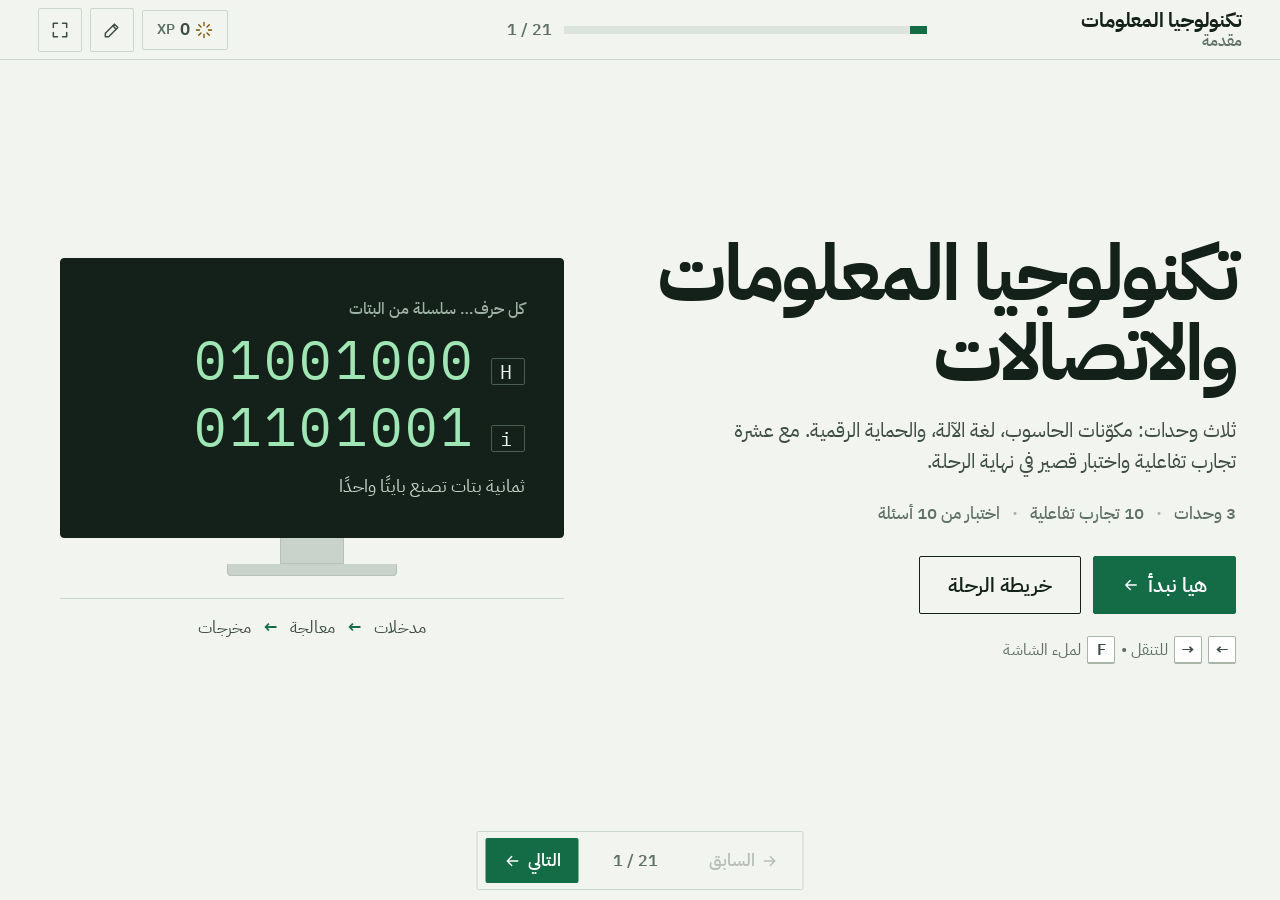
==== commit 0dbcc1b4: "Redesign slides for large-screen readability and cleaner visual language" ====
--- a/index.html
+++ b/index.html
@@ -1,4 +1,4 @@
-<!DOCTYPE html>
+﻿<!DOCTYPE html>
 <html lang="ar" dir="rtl">
 <head>
 <meta charset="UTF-8">
@@ -6,11 +6,12 @@
 <title>تكنولوجيا المعلومات والاتصالات — الصف السابع</title>
 <link rel="preconnect" href="https://fonts.googleapis.com">
 <link rel="preconnect" href="https://fonts.gstatic.com" crossorigin>
-<link href="https://fonts.googleapis.com/css2?family=Baloo+Bhaijaan+2:wght@500;600;700;800&family=Tajawal:wght@400;500;700;800&display=swap" rel="stylesheet">
+<link href="https://fonts.googleapis.com/css2?family=IBM+Plex+Mono:wght@400;600&family=IBM+Plex+Sans+Arabic:wght@400;500;600;700&display=swap" rel="stylesheet">
 <link rel="stylesheet" href="styles.css">
 <link rel="stylesheet" href="styles-slides.css">
 <link rel="stylesheet" href="styles-extra.css">
 <link rel="stylesheet" href="styles-fixes.css">
+<link rel="stylesheet" href="styles-redesign.css?v=10">
 </head>
 <body>
 
@@ -99,12 +100,12 @@
     <div class="brand-mark"><svg class="ico"><use href="#i-desktop"/></svg></div>
     <div class="brand-text">
       <strong>تكنولوجيا المعلومات</strong>
-      <span>الصف السابع الأساسي • المذاكرة الأولى</span>
+      <span id="unitLabel">مقدمة</span>
     </div>
   </div>
   <div class="progress-wrap">
     <div class="progress-track"><div class="progress-fill" id="progressFill"></div><span class="progress-star"><svg class="ico"><use href="#i-star"/></svg></span></div>
-    <span class="progress-label" id="progressLabel">1 / 17</span>
+    <span class="progress-label" id="progressLabel">1 / 21</span>
   </div>
   <div class="top-actions">
     <div class="xp-pill" title="نقاط الخبرة"><svg class="ico"><use href="#i-spark"/></svg><span id="xpValue">0</span><small>XP</small></div>
@@ -115,60 +116,50 @@
 
 <main class="deck" id="deck">
 
-  <section class="slide slide-cover" data-title="البداية">
+  <section class="slide slide-cover" data-title="البداية" data-key="cover" data-unit="مقدمة">
     <div class="slide-inner cover-grid">
       <div class="cover-copy">
-        <span class="eyebrow reveal" style="--i:0"><svg class="ico"><use href="#i-spark"/></svg> الصف السابع الأساسي • المذاكرة الأولى</span>
-        <h1 class="reveal" style="--i:1" data-edit="cover.title">تكنولوجيا المعلومات<br><span class="hl">والاتصالات</span></h1>
-        <p class="lead reveal" style="--i:2" data-edit="cover.sub">رحلة تفاعلية داخل الحاسوب: نتعرّف على مكوناته، نفكّ شفرة لغة الآلة، ونتعلّم كيف نحمي أنفسنا في العالم الرقمي.</p>
-        <div class="unit-chips reveal" style="--i:3">
-          <span><svg class="ico"><use href="#i-book"/></svg> 3 وحدات</span>
-          <span><svg class="ico"><use href="#i-target"/></svg> تحديات ممتعة</span>
-          <span><svg class="ico"><use href="#i-star"/></svg> أنت البطل</span>
-        </div>
-        <div class="cover-actions reveal" style="--i:4">
-          <button class="btn btn-primary btn-lg" data-goto="1">هيا نبدأ <svg class="ico"><use href="#i-arrow-left"/></svg></button>
-          <button class="btn btn-ghost btn-lg" data-goto="2">خريطة الرحلة</button>
-        </div>
-        <p class="hint reveal" style="--i:5"><kbd>←</kbd> <kbd>→</kbd> للتنقل • <kbd>F</kbd> لملء الشاشة</p>
-      </div>
-      <div class="cover-art reveal" style="--i:2">
-        <div class="orbit-chip oc-cpu"><svg class="ico"><use href="#i-cpu"/></svg><span>CPU</span></div>
-        <div class="orbit-chip oc-ram"><svg class="ico"><use href="#i-ram"/></svg><span>RAM</span></div>
-        <div class="orbit-chip oc-bin"><span>0 1 0 1</span></div>
-        <div class="orbit-chip oc-shield"><svg class="ico"><use href="#i-shield"/></svg><span>آمن</span></div>
+        <h1 class="reveal" style="--i:0" data-edit="cover.title">تكنولوجيا المعلومات<br><span class="hl">والاتصالات</span></h1>
+        <p class="lead reveal" style="--i:1" data-edit="cover.sub">ثلاث وحدات: مكوّنات الحاسوب، لغة الآلة، والحماية الرقمية. مع عشرة تجارب تفاعلية واختبار قصير في نهاية الرحلة.</p>
+        <div class="unit-chips reveal" style="--i:2">
+          <span>3 وحدات</span>
+          <span>10 تجارب تفاعلية</span>
+          <span>اختبار من 10 أسئلة</span>
+        </div>
+        <div class="cover-actions reveal" style="--i:3">
+          <button class="btn btn-primary btn-lg" data-goto="types">هيا نبدأ <svg class="ico"><use href="#i-arrow-left"/></svg></button>
+          <button class="btn btn-ghost btn-lg" data-goto="roadmap">خريطة الرحلة</button>
+        </div>
+        <p class="hint reveal" style="--i:4"><kbd>←</kbd> <kbd>→</kbd> للتنقل • <kbd>F</kbd> لملء الشاشة</p>
+      </div>
+      <div class="cover-art reveal" style="--i:1">
         <div class="monitor3d">
           <div class="screen3d">
-            <div class="screen-top"><span class="s-dot red"></span><span class="s-dot yellow"></span><span class="s-dot green"></span><span class="s-title">lesson.exe</span></div>
             <div class="screen-body">
-              <div class="screen-row">
-                <span class="mini-robot"><svg class="ico"><use href="#robot"/></svg></span>
-                <div><b>مرحبًا بك!</b><small>الدرس الأول جاهز</small></div>
-              </div>
-              <div class="mini-progress"><span></span></div>
-              <div class="mini-code">01001000 01101001</div>
+              <span class="screen-kicker">كل حرف… سلسلة من البتات</span>
+              <div class="screen-big">01001000<span>H</span></div>
+              <div class="screen-big">01101001<span>i</span></div>
+              <span class="screen-caption">ثمانية بتات تصنع بايتًا واحدًا</span>
             </div>
           </div>
           <div class="monitor-neck"></div>
           <div class="monitor-foot"></div>
         </div>
-        <svg class="mascot cover-mascot" viewBox="0 0 220 240"><use href="#robot"/></svg>
-        <span class="art-ring r1"></span>
-        <span class="art-ring r2"></span>
-      </div>
-    </div>
-  </section>
-
-  <section class="slide slide-roadmap" data-title="خريطة الرحلة">
+        <div class="cover-spec" aria-label="مسار البيانات في الحاسوب">
+          <span>مدخلات</span><b>←</b><span>معالجة</span><b>←</b><span>مخرجات</span>
+        </div>
+      </div>
+    </div>
+  </section>
+
+  <section class="slide slide-roadmap" data-title="خريطة الرحلة" data-key="roadmap" data-unit="مقدمة">
     <div class="slide-inner">
       <header class="slide-head">
-        <span class="eyebrow reveal" style="--i:0"><svg class="ico"><use href="#i-target"/></svg> خريطة الرحلة</span>
-        <h2 class="reveal" style="--i:1" data-edit="road.title">ثلاث وحدات… ومغامرة واحدة</h2>
-        <p class="reveal" style="--i:2" data-edit="road.sub">اضغط على أي محطة لتبدأ منها. كل محطة مليئة بالتجارب والتحديات.</p>
+        <h2 class="reveal" style="--i:0" data-edit="road.title">ثلاث وحدات… ومغامرة واحدة</h2>
+        <p class="reveal" style="--i:1" data-edit="road.sub">اضغط على أي محطة لتبدأ منها. كل محطة مليئة بالتجارب والتحديات.</p>
       </header>
       <div class="roadmap">
-        <div class="road-line" aria-hidden="true"></div>
-        <button class="road-stop reveal" style="--i:3;--c:#58cc02" data-goto="2">
+        <button class="road-stop reveal" style="--i:2;--c:#146c47" data-goto="types">
           <span class="road-num">1</span>
           <span class="road-icon"><svg class="ico"><use href="#i-desktop"/></svg></span>
           <strong>الوحدة الأولى</strong>
@@ -176,7 +167,7 @@
           <p>أنواع الحواسيب، المكوّنات، والذاكرة.</p>
           <span class="road-go">ابدأ <svg class="ico"><use href="#i-arrow-left"/></svg></span>
         </button>
-        <button class="road-stop reveal" style="--i:4;--c:#1cb0f6" data-goto="5">
+        <button class="road-stop reveal" style="--i:3;--c:#1f5f86" data-goto="decimal">
           <span class="road-num">2</span>
           <span class="road-icon"><svg class="ico"><use href="#i-cpu"/></svg></span>
           <strong>الوحدة الثانية</strong>
@@ -184,7 +175,7 @@
           <p>العشري، الثنائي، والتحويل بينهما.</p>
           <span class="road-go">ابدأ <svg class="ico"><use href="#i-arrow-left"/></svg></span>
         </button>
-        <button class="road-stop reveal" style="--i:5;--c:#ce82ff" data-goto="11">
+        <button class="road-stop reveal" style="--i:4;--c:#6c4769" data-goto="malware-1">
           <span class="road-num">3</span>
           <span class="road-icon"><svg class="ico"><use href="#i-shield"/></svg></span>
           <strong>الوحدة الثالثة</strong>
@@ -193,50 +184,48 @@
           <span class="road-go">ابدأ <svg class="ico"><use href="#i-arrow-left"/></svg></span>
         </button>
       </div>
-      <div class="road-stats reveal" style="--i:6">
-        <span><b>17</b> شريحة</span>
+      <div class="road-stats reveal" style="--i:5">
+        <span><b>3</b> وحدات</span>
         <span><b>10+</b> تجارب تفاعلية</span>
         <span><b>10</b> أسئلة اختبار</span>
-        <span><b>1</b> بطل… أنت!</span>
-      </div>
-    </div>
-  </section>
-
-  <section class="slide slide-types" data-title="أنواع الحواسيب">
-    <div class="slide-inner">
-      <header class="slide-head compact">
-        <span class="eyebrow reveal" style="--i:0"><svg class="ico"><use href="#i-laptop"/></svg> الوحدة الأولى</span>
-        <h2 class="reveal" style="--i:1" data-edit="types.title">ليس كل حاسوب… يشبه الآخر</h2>
-        <p class="reveal" style="--i:2" data-edit="types.sub">اختر نوعًا لتكتشف وظيفته، ثم جرّب أن تحلّ الموقف التالي.</p>
+      </div>
+    </div>
+  </section>
+
+  <section class="slide slide-types" data-title="أنواع الحواسيب" data-key="types" data-unit="الوحدة الأولى">
+    <div class="slide-inner">
+      <header class="slide-head compact">
+        <h2 class="reveal" style="--i:0" data-edit="types.title">ليس كل حاسوب… يشبه الآخر</h2>
+        <p class="reveal" style="--i:1" data-edit="types.sub">اختر نوعًا لتكتشف وظيفته. ثم انتقل إلى شريحة المهمة لتطبّق ما تعلّمته على موقف من الحياة.</p>
       </header>
       <div class="types-layout">
-        <div class="type-cards reveal" style="--i:3">
-          <button class="type-card tilt is-active" data-type="laptop" style="--c:#58cc02">
+        <div class="type-cards reveal" style="--i:2">
+          <button class="type-card tilt is-active" data-type="laptop" style="--c:#146c47">
             <span class="type-icon"><svg class="ico"><use href="#i-laptop"/></svg></span>
             <strong>الحاسوب المحمول</strong>
             <small>Laptop</small>
             <span class="type-badge">متنقّل</span>
           </button>
-          <button class="type-card tilt" data-type="desktop" style="--c:#1cb0f6">
+          <button class="type-card tilt" data-type="desktop" style="--c:#1f5f86">
             <span class="type-icon"><svg class="ico"><use href="#i-desktop"/></svg></span>
             <strong>الحاسوب الثابت</strong>
             <small>Desktop</small>
             <span class="type-badge">منزلي / مكتبي</span>
           </button>
-          <button class="type-card tilt" data-type="server" style="--c:#ce82ff">
+          <button class="type-card tilt" data-type="server" style="--c:#6c4769">
             <span class="type-icon"><svg class="ico"><use href="#i-server"/></svg></span>
             <strong>الحاسوب الخادم</strong>
             <small>Server</small>
             <span class="type-badge">يخدم الجميع</span>
           </button>
-          <button class="type-card tilt" data-type="super" style="--c:#ff9600">
+          <button class="type-card tilt" data-type="super" style="--c:#966300">
             <span class="type-icon"><svg class="ico"><use href="#i-super"/></svg></span>
             <strong>الحواسب الضخمة</strong>
             <small>Super Computers</small>
             <span class="type-badge">قوة خارقة</span>
           </button>
         </div>
-        <aside class="type-detail card reveal" style="--i:4">
+        <aside class="type-detail card reveal" style="--i:3">
           <div class="type-detail-icon" id="typeDetailIcon"><svg class="ico"><use href="#i-laptop"/></svg></div>
           <span class="type-en" id="typeEn">Laptop</span>
           <h3 id="typeName">الحاسوب المحمول</h3>
@@ -245,27 +234,35 @@
           <div class="type-use" id="typeUse"><svg class="ico"><use href="#i-bulb"/></svg><span>مناسب للطلاب والتنقل بين المنزل والمدرسة.</span></div>
         </aside>
       </div>
-      <div class="mission-card card reveal" style="--i:5">
+    </div>
+  </section>
+
+  <section class="slide slide-mission" data-title="مهمة سريعة" data-key="mission" data-unit="الوحدة الأولى">
+    <div class="slide-inner">
+      <header class="slide-head compact">
+        <h2 class="reveal" style="--i:0">أي حاسوب يناسب الموقف؟</h2>
+        <p class="reveal" style="--i:1">اقرأ الموقف جيدًا، ثم اختر نوع الحاسوب المناسب. ستظهر الإجابة الصحيحة مع سبب واضح.</p>
+      </header>
+      <div class="mission-card mission-hero reveal" style="--i:2">
         <div class="mission-copy">
-          <span class="chip"><svg class="ico"><use href="#i-target"/></svg> مهمة سريعة</span>
-          <h3 data-edit="types.mission.title">أي حاسوب يناسب هذا الموقف؟</h3>
+          <span class="chip">مهمة سريعة</span>
+          <h3 data-edit="types.mission.title">الموقف</h3>
           <p id="missionText">تحتاج شركة إلى جهاز واحد يخدم موظفيها العشرين في الوقت نفسه، ويحفظ الملفات المشتركة بينهم.</p>
         </div>
         <div class="mission-side">
           <div class="mission-choices" id="missionChoices"></div>
           <div class="feedback" id="missionFeedback" aria-live="polite"></div>
-          <button class="btn btn-ghost btn-sm" id="missionNext">سيناريو آخر <svg class="ico"><use href="#i-arrow-left"/></svg></button>
-        </div>
-      </div>
-    </div>
-  </section>
-
-  <section class="slide slide-components" data-title="مكونات الحاسوب">
-    <div class="slide-inner">
-      <header class="slide-head compact">
-        <span class="eyebrow reveal" style="--i:0"><svg class="ico"><use href="#i-board"/></svg> الوحدة الأولى</span>
-        <h2 class="reveal" style="--i:1" data-edit="comp.title">افتح صندوق الحاسوب… واستكشف</h2>
-        <p class="reveal" style="--i:2" data-edit="comp.sub">اضغط على أي قطعة داخل اللوحة الأم لتعرف وظيفتها. هل تجرؤ على وضع التحدي؟</p>
+          <button class="btn btn-ghost" id="missionNext">سيناريو آخر <svg class="ico"><use href="#i-arrow-left"/></svg></button>
+        </div>
+      </div>
+    </div>
+  </section>
+
+  <section class="slide slide-components" data-title="مكونات الحاسوب" data-key="components" data-unit="الوحدة الأولى">
+    <div class="slide-inner">
+      <header class="slide-head compact">
+        <h2 class="reveal" style="--i:0" data-edit="comp.title">افتح صندوق الحاسوب… واستكشف</h2>
+        <p class="reveal" style="--i:1" data-edit="comp.sub">اضغط على أي قطعة داخل اللوحة الأم لتعرف وظيفتها. جرّب «وضع التحدي» في النهاية.</p>
       </header>
       <div class="comp-layout">
         <div class="board-wrap reveal" style="--i:3">
@@ -309,12 +306,11 @@
     </div>
   </section>
 
-  <section class="slide slide-memory" data-title="لعبة الذاكرة">
-    <div class="slide-inner">
-      <header class="slide-head compact">
-        <span class="eyebrow reveal" style="--i:0"><svg class="ico"><use href="#i-ram"/></svg> تحدي الذاكرة</span>
-        <h2 class="reveal" style="--i:1" data-edit="mem.title">إلى أي ذاكرة تنتمي؟</h2>
-        <p class="reveal" style="--i:2" data-edit="mem.sub">اختر بطاقة، ثم اضغط على الصندوق الصحيح. هل تنجح في ترتيب البطاقات الست؟</p>
+  <section class="slide slide-memory" data-title="لعبة الذاكرة" data-key="memory" data-unit="الوحدة الأولى">
+    <div class="slide-inner">
+      <header class="slide-head compact">
+        <h2 class="reveal" style="--i:0" data-edit="mem.title">إلى أي ذاكرة تنتمي؟</h2>
+        <p class="reveal" style="--i:1" data-edit="mem.sub">اختر بطاقة، ثم اضغط على الصندوق الصحيح. هل تنجح في ترتيب البطاقات الست؟</p>
       </header>
       <div class="memory-game">
         <div class="chip-pool card reveal" style="--i:3">
@@ -346,12 +342,11 @@
     </div>
   </section>
 
-  <section class="slide slide-decimal" data-title="النظام العشري">
-    <div class="slide-inner">
-      <header class="slide-head compact">
-        <span class="eyebrow reveal" style="--i:0"><svg class="ico"><use href="#i-cpu"/></svg> الوحدة الثانية</span>
-        <h2 class="reveal" style="--i:1" data-edit="dec.title">نظام العدّ… والأساس 10</h2>
-        <p class="reveal" style="--i:2" data-edit="dec.sub">نظام العدّ طريقة لتمثيل الأعداد باستخدام رموز محددة وأساس معين. جرّب عددًا وشاهد قيمته تتوزّع على المنازل.</p>
+  <section class="slide slide-decimal" data-title="النظام العشري" data-key="decimal" data-unit="الوحدة الثانية">
+    <div class="slide-inner">
+      <header class="slide-head compact">
+        <h2 class="reveal" style="--i:0" data-edit="dec.title">نظام العدّ… والأساس 10</h2>
+        <p class="reveal" style="--i:1" data-edit="dec.sub">نظام العدّ طريقة لتمثيل الأعداد برموز محددة وأساس معين. جرّب عددًا وشاهد قيمته تتوزّع على المنازل.</p>
       </header>
       <div class="decimal-layout">
         <div class="dec-input-card card reveal" style="--i:3">
@@ -375,23 +370,17 @@
         </div>
       </div>
       <div class="note-strip reveal" style="--i:5"><svg class="ico"><use href="#i-bulb"/></svg><span data-edit="dec.note">سبب التسمية: لأنه يعتمد على عشرة رموز فقط (0 إلى 9). كل منزلة تساوي 10 أضعاف التي على يمينها.</span></div>
-      <div class="symbols-strip reveal" style="--i:6">
-        <span class="ss-label">رموز النظام العشري</span>
-        <div class="ss-digits" dir="ltr"><span>0</span><span>1</span><span>2</span><span>3</span><span>4</span><span>5</span><span>6</span><span>7</span><span>8</span><span>9</span></div>
-        <span class="ss-note">عشرة رموز… لا أكثر!</span>
-      </div>
-    </div>
-  </section>
-
-  <section class="slide slide-binary" data-title="النظام الثنائي">
-    <div class="slide-inner">
-      <header class="slide-head compact">
-        <span class="eyebrow reveal" style="--i:0"><svg class="ico"><use href="#i-spark"/></svg> مختبر الثنائي</span>
-        <h2 class="reveal" style="--i:1" data-edit="bin.title">الحاسوب يفهم… تشغيل أو إيقاف</h2>
-        <p class="reveal" style="--i:2" data-edit="bin.sub">كل مفتاح يمثّل بتًا: 1 يعني تشغيلًا، و0 يعني إيقافًا. جرّب أن تصنع العدد المطلوب!</p>
+    </div>
+  </section>
+
+  <section class="slide slide-binary" data-title="النظام الثنائي" data-key="binary" data-unit="الوحدة الثانية">
+    <div class="slide-inner">
+      <header class="slide-head compact">
+        <h2 class="reveal" style="--i:0" data-edit="bin.title">الحاسوب يفهم… تشغيل أو إيقاف</h2>
+        <p class="reveal" style="--i:1" data-edit="bin.sub">كل مفتاح يمثّل بتًا: 1 يعني تشغيلًا، و0 يعني إيقافًا. جرّب أن تصنع العدد المطلوب.</p>
       </header>
       <div class="binary-layout">
-        <div class="switch-lab card reveal" style="--i:3">
+        <div class="switch-lab card reveal" style="--i:2">
           <div class="lab-head">
             <div><span class="mini-label">الهدف الحالي</span><strong class="target-num" id="binTarget">13</strong></div>
             <div class="lab-readout"><span id="binReadout">00000000</span><sub>2</sub><span class="eq">=</span><strong id="binValue">0</strong><sub>10</sub></div>
@@ -403,34 +392,52 @@
             <span class="feedback inline" id="binFeedback" aria-live="polite"></span>
           </div>
         </div>
-        <aside class="concept-stack reveal" style="--i:4">
-          <div class="concept card onoff">
-            <div class="onoff-demo"><span class="lamp off"></span><span class="lamp on"></span></div>
-            <div><strong>0 = إشارة منخفضة</strong><small>Off — إيقاف</small><strong>1 = إشارة مرتفعة</strong><small>On — تشغيل</small></div>
-          </div>
-          <div class="concept card">
-            <span class="concept-ico" style="--c:#1cb0f6"><svg class="ico"><use href="#i-io"/></svg></span>
-            <div><strong>البت والبايت</strong><p data-edit="bin.bitnote">البت هو الوحدة الأساسية وقيمته 0 أو 1. البايت = 8 بتات.</p></div>
-          </div>
-          <div class="concept card">
-            <span class="concept-ico" style="--c:#ffc800"><svg class="ico"><use href="#i-bulb"/></svg></span>
-            <div><strong>لماذا الثنائي؟</strong><p data-edit="bin.why">لأن الحاسوب لا يفهم إلا حالتين: تشغيل وإيقاف. لذلك تُمثَّل الأرقام والنصوص والصور والأصوات بسلسلة من 0 و1.</p></div>
-          </div>
-        </aside>
-      </div>
-      <div class="byte-strip reveal" style="--i:5">
+      </div>
+      <div class="byte-strip reveal" style="--i:3">
         <div><strong>بايت واحد = 8 بتات</strong><span>كل مفتاح في الأعلى هو بت… وثمانية مفاتيح تصنع بايتًا.</span></div>
         <div class="byte-bits" dir="ltr"><span>1</span><span>0</span><span>1</span><span>1</span><span>0</span><span>1</span><span>0</span><span>1</span></div>
       </div>
     </div>
   </section>
 
-  <section class="slide slide-bin2dec" data-title="من الثنائي إلى العشري">
-    <div class="slide-inner">
-      <header class="slide-head compact">
-        <span class="eyebrow reveal" style="--i:0"><svg class="ico"><use href="#i-arrow-left"/></svg> التحويل 1</span>
-        <h2 class="reveal" style="--i:1" data-edit="b2d.title">من الثنائي إلى العشري</h2>
-        <p class="reveal" style="--i:2" data-edit="b2d.sub">اضرب كل رقم في 2 مرفوعة لقوة موقعه، ثم اجمع النواتج. جرّب بنفسك!</p>
+  <section class="slide slide-binary-why" data-title="لماذا الثنائي؟" data-key="binary-why" data-unit="الوحدة الثانية">
+    <div class="slide-inner">
+      <header class="slide-head compact">
+        <h2 class="reveal" style="--i:0" data-edit="bin.why.title">لماذا يفهم الحاسوب 0 و1 فقط؟</h2>
+        <p class="reveal" style="--i:1">لأن الدوائر الإلكترونية تعرف حالتين واضحتين: إشارة منخفضة، أو إشارة مرتفعة. من هاتين الحالتين تُبنى كل البيانات.</p>
+      </header>
+      <div class="why-grid">
+        <article class="why-card reveal" style="--i:2">
+          <h3>حالتان… لا أكثر</h3>
+          <div class="onoff-big" aria-hidden="true">
+            <span class="off"><b>0</b><small>إيقاف</small></span>
+            <span class="on"><b>1</b><small>تشغيل</small></span>
+          </div>
+          <p>0 تعني إشارة منخفضة (Off)، و1 تعني إشارة مرتفعة (On).</p>
+        </article>
+        <article class="why-card reveal" style="--i:3">
+          <h3>البت والبايت</h3>
+          <p class="why-equation"><b>البت</b> = 0 أو 1<br><b>البايت</b> = 8 بتات</p>
+          <p>البت هو الوحدة الأساسية للمعلومات في الحاسوب.</p>
+        </article>
+        <article class="why-card reveal" style="--i:4">
+          <h3>كل شيء يُرمَّز</h3>
+          <p>الأرقام والنصوص والصور والأصوات تُحوَّل إلى سلاسل من 0 و1، ثم يعيد الحاسوب تفسيرها.</p>
+        </article>
+      </div>
+      <div class="byte-example reveal" style="--i:5">
+        <span>الحرف <b>A</b> في جدول الرموز</span>
+        <code>01000001</code>
+        <span>يساوي 65 في النظام العشري</span>
+      </div>
+    </div>
+  </section>
+
+  <section class="slide slide-bin2dec" data-title="من الثنائي إلى العشري" data-key="b2d" data-unit="الوحدة الثانية">
+    <div class="slide-inner">
+      <header class="slide-head compact">
+        <h2 class="reveal" style="--i:0" data-edit="b2d.title">من الثنائي إلى العشري</h2>
+        <p class="reveal" style="--i:1" data-edit="b2d.sub">اضرب كل رقم في 2 مرفوعة لقوة موقعه، ثم اجمع النواتج. جرّب بنفسك.</p>
       </header>
       <div class="convert-layout">
         <div class="converter card reveal" style="--i:3">
@@ -457,18 +464,21 @@
             <li><span>3</span><div><strong>اجمع</strong><p>اجمع كل النواتج لتحصل على العدد العشري.</p></div></li>
           </ol>
           <div class="method-tip"><svg class="ico"><use href="#i-bulb"/></svg><span data-edit="b2d.tip">مثال: (110)₂ = 1×4 + 1×2 + 0×1 = 6</span></div>
+          <div class="method-example">
+            <span class="me-label">مثال ثانٍ</span>
+            <div class="me-row"><b>(1011)₂</b><span>=</span><span>1×8 + 0×4 + 1×2 + 1×1</span><span>=</span><b>11</b></div>
+          </div>
           <svg class="mascot mini-mascot" viewBox="0 0 220 240"><use href="#robot"/></svg>
         </aside>
       </div>
     </div>
   </section>
 
-  <section class="slide slide-dec2bin" data-title="من العشري إلى الثنائي">
-    <div class="slide-inner">
-      <header class="slide-head compact">
-        <span class="eyebrow reveal" style="--i:0"><svg class="ico"><use href="#i-arrow-right"/></svg> التحويل 2</span>
-        <h2 class="reveal" style="--i:1" data-edit="d2b.title">من العشري إلى الثنائي… بالقسمة</h2>
-        <p class="reveal" style="--i:2" data-edit="d2b.sub">نقسم على 2 مرارًا ونسجّل البواقي، ثم نقرأها من الأسفل إلى الأعلى. تابع الخطوات!</p>
+  <section class="slide slide-dec2bin" data-title="من العشري إلى الثنائي" data-key="d2b" data-unit="الوحدة الثانية">
+    <div class="slide-inner">
+      <header class="slide-head compact">
+        <h2 class="reveal" style="--i:0" data-edit="d2b.title">من العشري إلى الثنائي… بالقسمة</h2>
+        <p class="reveal" style="--i:1" data-edit="d2b.sub">نقسم على 2 مرارًا ونسجّل البواقي، ثم نقرأها من الأسفل إلى الأعلى. تابع الخطوات.</p>
       </header>
       <div class="ladder-layout">
         <div class="ladder-card card reveal" style="--i:3">
@@ -501,18 +511,22 @@
           </div>
           <p data-edit="d2b.note">نكرّر القسمة حتى يصبح الناتج صفرًا، ثم نقرأ البواقي من <b>الأسفل إلى الأعلى</b>.</p>
           <div class="read-up"><span>نقرأ</span><svg class="ico"><use href="#i-upload"/></svg><strong>من الأسفل إلى الأعلى</strong></div>
+          <div class="ladder-example">
+            <span class="le-label">مثال: البواقي من الأسفل إلى الأعلى</span>
+            <div class="le-bits" dir="ltr"><span>1</span><span>1</span><span>1</span><span>1</span><span>1</span><span>1</span><span>1</span><span>0</span></div>
+            <span class="le-result">(254)₁₀ = (11111110)₂</span>
+          </div>
           <svg class="mascot mini-mascot" viewBox="0 0 220 240"><use href="#robot"/></svg>
         </aside>
       </div>
     </div>
   </section>
 
-  <section class="slide slide-table" data-title="جدول التحويل">
-    <div class="slide-inner">
-      <header class="slide-head compact">
-        <span class="eyebrow reveal" style="--i:0"><svg class="ico"><use href="#i-book"/></svg> مرجع سريع</span>
-        <h2 class="reveal" style="--i:1" data-edit="table.title">جدول التحويل الجاهز (من 0 إلى 16)</h2>
-        <p class="reveal" style="--i:2" data-edit="table.sub">احفظ الجدول… أو اختبر ذاكرتك بإخفاء عمود الثنائي والنقر على الخلايا لكشفها.</p>
+  <section class="slide slide-table" data-title="جدول التحويل" data-key="table" data-unit="الوحدة الثانية">
+    <div class="slide-inner">
+      <header class="slide-head compact">
+        <h2 class="reveal" style="--i:0" data-edit="table.title">جدول التحويل الجاهز (من 0 إلى 16)</h2>
+        <p class="reveal" style="--i:1" data-edit="table.sub">احفظ الجدول… أو اختبر ذاكرتك بإخفاء عمود الثنائي والنقر على الخلايا لكشفها.</p>
       </header>
       <div class="table-layout">
         <div class="table-card card reveal" style="--i:3">
@@ -534,18 +548,17 @@
             <span>0</span><span>1</span><span>10</span><span>11</span><span>100</span>
           </div>
           <p class="small-note">16 = 10000₂ لأنها أول قوة للعدد 2 بعد 8 (أي 2⁴ = 16).</p>
-          <button class="btn btn-primary btn-sm" data-goto="15">جرّب الاختبار الكامل <svg class="ico"><use href="#i-arrow-left"/></svg></button>
+          <button class="btn btn-primary btn-sm" data-goto="quiz">جرّب الاختبار الكامل <svg class="ico"><use href="#i-arrow-left"/></svg></button>
         </aside>
       </div>
     </div>
   </section>
 
-  <section class="slide slide-systems" data-title="أنظمة عد أخرى">
-    <div class="slide-inner">
-      <header class="slide-head compact">
-        <span class="eyebrow reveal" style="--i:0"><svg class="ico"><use href="#i-globe"/></svg> أنظمة أخرى</span>
-        <h2 class="reveal" style="--i:1" data-edit="sys.title">الثماني والستة عشري</h2>
-        <p class="reveal" style="--i:2" data-edit="sys.sub">غيّر الأساس… تتغيّر الرموز المسموحة. جرّب تحدي الرموز في كل نظام.</p>
+  <section class="slide slide-systems" data-title="أنظمة عد أخرى" data-key="systems" data-unit="الوحدة الثانية">
+    <div class="slide-inner">
+      <header class="slide-head compact">
+        <h2 class="reveal" style="--i:0" data-edit="sys.title">الثماني والستة عشري</h2>
+        <p class="reveal" style="--i:1" data-edit="sys.sub">غيّر الأساس… تتغيّر الرموز المسموحة. جرّب تحدي الرموز في كل نظام.</p>
       </header>
       <div class="systems-grid">
         <div class="system-card card reveal" style="--i:3;--c:#ff9600">
@@ -601,17 +614,16 @@
     </div>
   </section>
 
-  <section class="slide slide-malware" data-title="البرامج الضارة">
-    <div class="slide-inner">
-      <header class="slide-head compact">
-        <span class="eyebrow reveal" style="--i:0"><svg class="ico"><use href="#i-warning"/></svg> الوحدة الثالثة</span>
-        <h2 class="reveal" style="--i:1" data-edit="mw.title">برامج تُصمَّم لِتُضرّ… فاعرفها</h2>
-        <p class="reveal" style="--i:2" data-edit="mw.sub">البرامج الضارة برامج حاسوبية تُصمم بهدف التخريب أو التجسس أو الاختراق أو إلحاق الضرر. اقلب كل بطاقة لتكتشف سلوكها.</p>
+  <section class="slide slide-malware" data-title="البرامج الضارة 1" data-key="malware-1" data-unit="الوحدة الثالثة">
+    <div class="slide-inner">
+      <header class="slide-head compact">
+        <h2 class="reveal" style="--i:0" data-edit="mw.title">ستة برامج ضارة… اعرف سلوكها</h2>
+        <p class="reveal" style="--i:1" data-edit="mw.sub">البرامج الضارة برامج حاسوبية تُصمم بهدف التخريب أو التجسس أو الاختراق أو إلحاق الضرر. اقلب كل بطاقة لتكتشف سلوكها.</p>
       </header>
       <div class="malware-grid">
-        <button class="malware-card reveal" style="--i:3" data-flip aria-label="الفيروس">
+        <button class="malware-card reveal" style="--i:2" data-flip aria-label="الفيروس">
           <span class="mc-inner">
-            <span class="mc-face mc-front" style="--c:#ff4b4b">
+            <span class="mc-face mc-front" style="--c:#a8342b">
               <span class="mc-ico"><svg class="ico"><use href="#i-virus"/></svg></span>
               <strong>الفيروس</strong><span class="mc-en">Virus</span>
               <span class="danger"><i></i><i></i><i></i><i></i></span>
@@ -624,9 +636,9 @@
             </span>
           </span>
         </button>
-        <button class="malware-card reveal" style="--i:4" data-flip aria-label="الدودة">
+        <button class="malware-card reveal" style="--i:3" data-flip aria-label="الدودة">
           <span class="mc-inner">
-            <span class="mc-face mc-front" style="--c:#ff9600">
+            <span class="mc-face mc-front" style="--c:#a8342b">
               <span class="mc-ico"><svg class="ico"><use href="#i-worm"/></svg></span>
               <strong>الدودة</strong><span class="mc-en">Worm</span>
               <span class="danger"><i></i><i></i><i></i><i></i></span>
@@ -639,9 +651,9 @@
             </span>
           </span>
         </button>
-        <button class="malware-card reveal" style="--i:5" data-flip aria-label="حصان طروادة">
+        <button class="malware-card reveal" style="--i:4" data-flip aria-label="حصان طروادة">
           <span class="mc-inner">
-            <span class="mc-face mc-front" style="--c:#ce82ff">
+            <span class="mc-face mc-front" style="--c:#a8342b">
               <span class="mc-ico"><svg class="ico"><use href="#i-trojan"/></svg></span>
               <strong>حصان طروادة</strong><span class="mc-en">Trojan Horse</span>
               <span class="danger"><i></i><i></i><i></i></span>
@@ -654,9 +666,20 @@
             </span>
           </span>
         </button>
-        <button class="malware-card reveal" style="--i:6" data-flip aria-label="برامج التجسس">
+      </div>
+    </div>
+  </section>
+
+  <section class="slide slide-malware" data-title="البرامج الضارة 2" data-key="malware-2" data-unit="الوحدة الثالثة">
+    <div class="slide-inner">
+      <header class="slide-head compact">
+        <h2 class="reveal" style="--i:0">ثلاثة أخرى… وبنفس الخطر</h2>
+        <p class="reveal" style="--i:1">التجسس والدعاية والفدية. اقلب البطاقات، ثم لاحظ الفرق بين برامج التجسس وبرامج الفدية.</p>
+      </header>
+      <div class="malware-grid">
+        <button class="malware-card reveal" style="--i:2" data-flip aria-label="برامج التجسس">
           <span class="mc-inner">
-            <span class="mc-face mc-front" style="--c:#1cb0f6">
+            <span class="mc-face mc-front" style="--c:#a8342b">
               <span class="mc-ico"><svg class="ico"><use href="#i-spy"/></svg></span>
               <strong>برامج التجسس</strong><span class="mc-en">Spyware</span>
               <span class="danger"><i></i><i></i><i></i><i></i></span>
@@ -669,9 +692,9 @@
             </span>
           </span>
         </button>
-        <button class="malware-card reveal" style="--i:7" data-flip aria-label="برامج الدعاية">
+        <button class="malware-card reveal" style="--i:3" data-flip aria-label="برامج الدعاية">
           <span class="mc-inner">
-            <span class="mc-face mc-front" style="--c:#ffc800">
+            <span class="mc-face mc-front" style="--c:#a8342b">
               <span class="mc-ico"><svg class="ico"><use href="#i-ad"/></svg></span>
               <strong>برامج الدعاية</strong><span class="mc-en">Adware</span>
               <span class="danger"><i></i><i></i></span>
@@ -684,9 +707,9 @@
             </span>
           </span>
         </button>
-        <button class="malware-card reveal" style="--i:8" data-flip aria-label="برامج الفدية">
+        <button class="malware-card reveal" style="--i:4" data-flip aria-label="برامج الفدية">
           <span class="mc-inner">
-            <span class="mc-face mc-front" style="--c:#ff4b4b">
+            <span class="mc-face mc-front" style="--c:#a8342b">
               <span class="mc-ico"><svg class="ico"><use href="#i-ransom"/></svg></span>
               <strong>برامج الفدية</strong><span class="mc-en">Ransomware</span>
               <span class="danger"><i></i><i></i><i></i><i></i></span>
@@ -700,16 +723,15 @@
           </span>
         </button>
       </div>
-      <div class="note-strip danger-note reveal" style="--i:9"><svg class="ico"><use href="#i-spy"/></svg><span data-edit="mw.note">تذكّر: <b>Keylogger</b> نوع من برامج التجسس يسجّل كل ما تكتبه… بما في ذلك كلمات المرور.</span></div>
-    </div>
-  </section>
-
-  <section class="slide slide-routes" data-title="طرق انتقال العدوى">
-    <div class="slide-inner">
-      <header class="slide-head compact">
-        <span class="eyebrow reveal" style="--i:0"><svg class="ico"><use href="#i-network"/></svg> كيف تنتقل؟</span>
-        <h2 class="reveal" style="--i:1" data-edit="routes.title">أربعة طرق… وعدوّ واحد</h2>
-        <p class="reveal" style="--i:2" data-edit="routes.sub">اضغط على أي مسار حول الحاسوب لتعرف كيف تتسلل البرامج الضارة إليه.</p>
+      <div class="note-strip danger-note reveal" style="--i:5"><svg class="ico"><use href="#i-spy"/></svg><span data-edit="mw.note">تذكّر: <b>Keylogger</b> نوع من برامج التجسس يسجّل كل ما تكتبه… بما في ذلك كلمات المرور.</span></div>
+    </div>
+  </section>
+
+  <section class="slide slide-routes" data-title="طرق انتقال العدوى" data-key="routes" data-unit="الوحدة الثالثة">
+    <div class="slide-inner">
+      <header class="slide-head compact">
+        <h2 class="reveal" style="--i:0" data-edit="routes.title">أربعة طرق… وعدوّ واحد</h2>
+        <p class="reveal" style="--i:1" data-edit="routes.sub">اضغط على أي مسار حول الحاسوب لتعرف كيف تتسلل البرامج الضارة إليه.</p>
       </header>
       <div class="routes-layout">
         <div class="routes-stage reveal" style="--i:3">
@@ -747,12 +769,11 @@
     </div>
   </section>
 
-  <section class="slide slide-symptoms" data-title="دلائل الإصابة">
-    <div class="slide-inner">
-      <header class="slide-head compact">
-        <span class="eyebrow reveal" style="--i:0"><svg class="ico"><use href="#i-spy"/></svg> تحقيق رقمي</span>
-        <h2 class="reveal" style="--i:1" data-edit="sym.title">هل هذا الحاسوب مصاب؟</h2>
-        <p class="reveal" style="--i:2" data-edit="sym.sub">افحص الشاشة واضغط على كل علامة غريبة. اكتشف الدلائل الستة… ثم اعرف الأضرار.</p>
+  <section class="slide slide-symptoms" data-title="دلائل الإصابة" data-key="symptoms" data-unit="الوحدة الثالثة">
+    <div class="slide-inner">
+      <header class="slide-head compact">
+        <h2 class="reveal" style="--i:0" data-edit="sym.title">هل هذا الحاسوب مصاب؟</h2>
+        <p class="reveal" style="--i:1" data-edit="sym.sub">افحص الشاشة واضغط على كل علامة غريبة. اكتشف الدلائل الستة… ثم اعرف الأضرار.</p>
       </header>
       <div class="symptoms-layout">
         <div class="pc-scene reveal" style="--i:3">
@@ -804,12 +825,11 @@
     </div>
   </section>
 
-  <section class="slide slide-protection" data-title="الحماية">
-    <div class="slide-inner">
-      <header class="slide-head compact">
-        <span class="eyebrow reveal" style="--i:0"><svg class="ico"><use href="#i-shield"/></svg> درعك الرقمي</span>
-        <h2 class="reveal" style="--i:1" data-edit="prot.title">ابنِ درع الحماية… طبقة بعد طبقة</h2>
-        <p class="reveal" style="--i:2" data-edit="prot.sub">فعّل كل وسيلة حماية وشاهد الدرع يقوى. لا تنسَ الطبقة الأهم: وعيك أنت.</p>
+  <section class="slide slide-protection" data-title="الحماية" data-key="protection" data-unit="الوحدة الثالثة">
+    <div class="slide-inner">
+      <header class="slide-head compact">
+        <h2 class="reveal" style="--i:0" data-edit="prot.title">ابنِ درع الحماية… طبقة بعد طبقة</h2>
+        <p class="reveal" style="--i:1" data-edit="prot.sub">فعّل كل وسيلة حماية وشاهد الدرع يقوى. لا تنسَ الطبقة الأهم: وعيك أنت.</p>
       </header>
       <div class="protect-layout">
         <div class="shield-stage reveal" style="--i:3">
@@ -854,12 +874,11 @@
     </div>
   </section>
 
-  <section class="slide slide-quiz" data-title="الاختبار">
-    <div class="slide-inner">
-      <header class="slide-head compact">
-        <span class="eyebrow reveal" style="--i:0"><svg class="ico"><use href="#i-star"/></svg> التحدي الأخير</span>
-        <h2 class="reveal" style="--i:1" data-edit="quiz.title">هل أنت مستعد؟</h2>
-        <p class="reveal" style="--i:2" data-edit="quiz.sub">عشرة أسئلة من الوحدات الثلاث. اختر الإجابة… وستعرف السبب فورًا.</p>
+  <section class="slide slide-quiz" data-title="الاختبار" data-key="quiz" data-unit="الختام">
+    <div class="slide-inner">
+      <header class="slide-head compact">
+        <h2 class="reveal" style="--i:0" data-edit="quiz.title">هل أنت مستعد؟</h2>
+        <p class="reveal" style="--i:1" data-edit="quiz.sub">عشرة أسئلة من الوحدات الثلاث. اختر الإجابة… وستعرف السبب فورًا.</p>
       </header>
       <div class="quiz-shell card reveal" style="--i:3">
         <div class="quiz-head">
@@ -872,15 +891,14 @@
     </div>
   </section>
 
-  <section class="slide slide-recap" data-title="الخلاصة">
-    <div class="slide-inner">
-      <header class="slide-head compact">
-        <span class="eyebrow reveal" style="--i:0"><svg class="ico"><use href="#i-check"/></svg> وصلنا!</span>
-        <h2 class="reveal" style="--i:1" data-edit="recap.title">ماذا تعلّمنا اليوم؟</h2>
-        <p class="reveal" style="--i:2" data-edit="recap.sub">ثلاث حقائب معرفية… خذها معك، وشاركها مع زميلك.</p>
+  <section class="slide slide-recap" data-title="الخلاصة" data-key="recap" data-unit="الختام">
+    <div class="slide-inner">
+      <header class="slide-head compact">
+        <h2 class="reveal" style="--i:0" data-edit="recap.title">ماذا تعلّمنا اليوم؟</h2>
+        <p class="reveal" style="--i:1" data-edit="recap.sub">ثلاث حقائب معرفية… خذها معك، وشاركها مع زميلك.</p>
       </header>
       <div class="recap-grid">
-        <div class="recap-card card reveal" style="--i:3;--c:#58cc02">
+        <div class="recap-card card reveal" style="--i:2;--c:#146c47">
           <span class="recap-ico"><svg class="ico"><use href="#i-desktop"/></svg></span>
           <h3>الحاسوب ومكوناته</h3>
           <ul class="check-list">
@@ -889,7 +907,7 @@
             <li>RAM مؤقتة، ROM دائمة، والقرص يخزّن.</li>
           </ul>
         </div>
-        <div class="recap-card card reveal" style="--i:4;--c:#1cb0f6">
+        <div class="recap-card card reveal" style="--i:3;--c:#1f5f86">
           <span class="recap-ico"><svg class="ico"><use href="#i-cpu"/></svg></span>
           <h3>لغة الآلة</h3>
           <ul class="check-list">
@@ -898,7 +916,7 @@
             <li>نحوّل بالضرب في قوى 2 أو بالقسمة المتكررة.</li>
           </ul>
         </div>
-        <div class="recap-card card reveal" style="--i:5;--c:#ce82ff">
+        <div class="recap-card card reveal" style="--i:4;--c:#6c4769">
           <span class="recap-ico"><svg class="ico"><use href="#i-shield"/></svg></span>
           <h3>الحماية الرقمية</h3>
           <ul class="check-list">
@@ -908,20 +926,36 @@
           </ul>
         </div>
       </div>
-      <div class="challenge-card reveal" style="--i:6">
+    </div>
+  </section>
+
+  <section class="slide slide-homework" data-title="تحدي المنزل" data-key="homework" data-unit="الختام">
+    <div class="slide-inner">
+      <header class="slide-head compact">
+        <h2 class="reveal" style="--i:0">قبل أن تغلق الحاسوب</h2>
+        <p class="reveal" style="--i:1">ثلاث مهام قصيرة تثبّت ما تعلّمته اليوم. اكتب إجاباتك، ثم راجعها في الحصة القادمة.</p>
+      </header>
+      <div class="challenge-card homework-card reveal" style="--i:2">
         <div class="challenge-copy">
-          <span class="chip"><svg class="ico"><use href="#i-bulb"/></svg> تحدي المنزل</span>
-          <h3 data-edit="recap.challenge.title">علّم زميلك… ثم اختبره!</h3>
+          <span class="chip">تحدي المنزل</span>
+          <h3 data-edit="recap.challenge.title">علّم زميلك… ثم اختبره</h3>
           <p data-edit="recap.challenge.text">اشرح له الفرق بين RAM وROM في دقيقة، ثم حوّل العدد 25 إلى النظام الثنائي، واذكر وسيلتين للحماية من البرامج الضارة.</p>
         </div>
+        <ol class="homework-list">
+          <li><span>1</span> اشرح الفرق بين RAM وROM في دقيقة واحدة.</li>
+          <li><span>2</span> حوّل العدد 25 إلى النظام الثنائي، وبيّن خطوات القسمة.</li>
+          <li><span>3</span> اذكر وسيلتين للحماية، وسبب أهمية وعي المستخدم.</li>
+        </ol>
+      </div>
+      <div class="homework-result reveal" style="--i:3">
         <div class="challenge-xp">
           <svg class="mascot" viewBox="0 0 220 240"><use href="#robot"/></svg>
           <div><strong id="finalXP">0 XP</strong><span>حصيلة هذه الجلسة</span></div>
         </div>
-      </div>
-      <div class="recap-actions reveal" style="--i:7">
-        <button class="btn btn-primary" data-goto="0"><svg class="ico"><use href="#i-play"/></svg> أعد العرض من البداية</button>
-        <button class="btn btn-ghost" data-goto="15"><svg class="ico"><use href="#i-target"/></svg> جرّب الاختبار مرة أخرى</button>
+        <div class="recap-actions">
+          <button class="btn btn-primary" data-goto="cover"><svg class="ico"><use href="#i-play"/></svg> أعد العرض من البداية</button>
+          <button class="btn btn-ghost" data-goto="quiz"><svg class="ico"><use href="#i-target"/></svg> جرّب الاختبار مرة أخرى</button>
+        </div>
       </div>
     </div>
   </section>
@@ -931,7 +965,7 @@
 <nav class="deck-nav" aria-label="التنقل بين الشرائح">
   <button class="nav-btn" id="prevBtn" aria-label="الشريحة السابقة"><svg class="ico"><use href="#i-arrow-right"/></svg><span>السابق</span></button>
   <div class="nav-center">
-    <span id="navCounter">1 / 17</span>
+    <span id="navCounter">1 / 21</span>
     <div class="nav-dots" id="navDots"></div>
   </div>
   <button class="nav-btn nav-next" id="nextBtn" aria-label="الشريحة التالية"><span>التالي</span><svg class="ico"><use href="#i-arrow-left"/></svg></button>
@@ -970,8 +1004,8 @@
 <div class="confetti-layer" id="confettiLayer" aria-hidden="true"></div>
 <div class="toast" id="toast" aria-live="polite"></div>
 
-<script src="app.js"></script>
-<script src="demos.js"></script>
-<script src="demos2.js"></script>
+<script src="app.js?v=3"></script>
+<script src="demos.js?v=3"></script>
+<script src="demos2.js?v=3"></script>
 </body>
 </html>
--- a/styles-redesign.css
+++ b/styles-redesign.css
@@ -0,0 +1,837 @@
+﻿/* ==========================================================================
+   إعادة تصميم 2026 — دفتر مختبر: تباين عالٍ، خط أكبر، وأقل زخرفة ممكنة
+   يُحمَّل بعد بقية الملفات، ويعيد ضبط الهوية البصرية دون تغيير بنية التفاعل.
+   ========================================================================== */
+
+:root{
+  --green:#146c47;--green-dark:#0d5335;--green-deep:#0a452c;--green-light:#dfeee4;--green-pale:#eef5f0;
+  --blue:#1f5f86;--blue-dark:#174a69;--blue-light:#e6eff5;
+  --yellow:#966300;--yellow-dark:#7a5100;--yellow-light:#f7f0dd;
+  --orange:#a25b14;--red:#a8342b;--red-dark:#8a2a22;--red-light:#f7e5e1;
+  --purple:#6c4769;--purple-light:#efe7ee;
+  --ink:#14201a;--ink-soft:#3e4d45;--muted:#5f7066;--line:#cdd6cd;--line-dark:#a9b5ab;
+  --bg:#f2f4ef;--card:#fff;
+  --shadow:none;--shadow-soft:none;
+  --radius:4px;
+  --font-display:'IBM Plex Sans Arabic','Segoe UI',Tahoma,sans-serif;
+  --font-body:'IBM Plex Sans Arabic','Segoe UI',Tahoma,sans-serif;
+  --mono:'IBM Plex Mono',ui-monospace,Consolas,'Courier New',monospace;
+  --fs-micro:clamp(16px,1.05vw,21px);
+  --fs-small:clamp(17px,1.15vw,23px);
+  --fs-body:clamp(18px,1.28vw,25px);
+  --fs-lead:clamp(20px,1.5vw,29px);
+  --fs-h3:clamp(24px,1.9vw,36px);
+  --fs-h2:clamp(36px,3.3vw,62px);
+  --u:clamp(1px,0.06945vw,1.38px);
+}
+
+/* ---------- الأساس ---------- */
+html{font-size:16px}
+body{background:var(--bg);color:var(--ink);font-size:var(--fs-body)}
+body,p,li,button,input,span,strong,small,em{font-family:var(--font-body)}
+h1,h2,h3,h4{font-family:var(--font-display);color:var(--ink)}
+button{font-family:var(--font-body)}
+.bg-decor{display:none}
+.ico{stroke-width:1.8;width:1.3em;height:1.3em}
+::selection{background:var(--green-light);color:var(--green-deep)}
+
+/* ---------- الشريط العلوي ---------- */
+.topbar{height:64px;background:var(--bg);backdrop-filter:none;border-bottom:1px solid var(--line);padding:0 clamp(18px,3vw,40px);gap:clamp(14px,2.4vw,32px)}
+.brand-mark{display:none}
+.brand-text strong{font-size:20px;font-weight:700;letter-spacing:-.01em}
+.brand-text span{font-size:16px;color:var(--muted);font-weight:500}
+.progress-wrap{max-width:420px;gap:12px}
+.progress-track{height:8px;border:0;border-radius:0;background:#dde4dd}
+.progress-fill{background:var(--green);border-radius:0;box-shadow:none}
+.progress-star{display:none}
+.progress-label{font-size:16px;font-weight:600;color:var(--muted)}
+.xp-pill{height:40px;padding:0 14px;border-radius:2px;background:transparent;border:1px solid var(--line);color:var(--ink-soft);font-size:17px;font-weight:600}
+.xp-pill .ico{width:18px;height:18px;color:var(--yellow-dark)}
+.xp-pill small{font-size:14px;opacity:1;color:var(--muted)}
+.icon-btn{width:44px;height:44px;border-radius:2px;border:1px solid var(--line);border-bottom-width:1px;background:transparent;color:var(--ink-soft)}
+.icon-btn:hover{background:var(--card);border-color:var(--ink);color:var(--ink)}
+.icon-btn:active{transform:translateY(1px);border-bottom-width:1px}
+.icon-btn .ico{width:20px;height:20px}
+
+/* ---------- الشريحة والصور العامة ---------- */
+.deck{top:64px}
+.slide{padding:20px clamp(20px,3.4vw,46px) 80px;background:transparent;display:flex;flex-direction:column}
+.slide-inner{max-width:1280px;width:100%;margin:auto}
+.slide-head{margin-bottom:22px}
+.slide-head.compact{margin-bottom:18px}
+.slide-head h2{font-size:var(--fs-h2);font-weight:700;line-height:1.16;letter-spacing:-.02em}
+.slide-head p{font-size:var(--fs-body);line-height:1.5;color:var(--ink-soft);max-width:66ch;margin-top:8px}
+.eyebrow{display:none}
+.hl{color:inherit;background:none;padding:0}
+.lead{font-size:var(--fs-lead);line-height:1.55;color:var(--ink-soft)}
+.mini-label{font-size:16px;font-weight:600;letter-spacing:0;text-transform:none;color:var(--muted);margin-bottom:4px}
+.small-note{font-size:16px;color:var(--muted);line-height:1.5}
+.hint{font-size:16px;color:var(--muted);margin-top:22px}
+kbd{min-width:28px;height:28px;border:1px solid var(--line-dark);border-bottom-width:2px;border-radius:2px;background:var(--card);color:var(--ink-soft);font-size:16px;font-weight:600}
+.card{background:var(--card);border:1px solid var(--line);border-radius:var(--radius);box-shadow:none}
+
+/* ---------- الأزرار ---------- */
+.btn{border-radius:2px;padding:13px 20px;font-size:var(--fs-small);font-weight:600;line-height:1.2;border:1px solid transparent;white-space:normal;text-align:center}
+.btn .ico{width:18px;height:18px}
+.btn-primary{background:var(--green);color:#fff;border-color:var(--green);border-bottom:1px solid var(--green);text-shadow:none}
+.btn-primary:hover{background:var(--green-dark);border-color:var(--green-dark);filter:none}
+.btn-primary:active{transform:translateY(1px)}
+.btn-blue{background:var(--blue);color:#fff;border-color:var(--blue);border-bottom:1px solid var(--blue)}
+.btn-blue:hover{background:var(--blue-dark);filter:none}
+.btn-blue:active{transform:translateY(1px)}
+.btn-ghost{background:transparent;color:var(--ink);border:1px solid var(--ink);border-bottom-width:1px}
+.btn-ghost:hover{background:var(--ink);color:var(--bg);border-color:var(--ink)}
+.btn-ghost:active{transform:translateY(1px)}
+.btn-lg{padding:16px 28px;font-size:20px;border-radius:2px}
+.btn-sm{padding:10px 16px;font-size:17px;border-radius:2px;min-height:42px}
+.btn-sm .ico{width:16px;height:16px}
+.btn:disabled{opacity:.4}
+.btn:focus-visible,.icon-btn:focus-visible,.nav-btn:focus-visible,.preset:focus-visible,.type-card:focus-visible,.road-stop:focus-visible,.route-node:focus-visible,.pc-hotspot:focus-visible,.hotspot:focus-visible,.malware-card:focus-visible,.protect-card:focus-visible,.quiz-option:focus-visible,.chip-pool-items button:focus-visible,.qq-options button:focus-visible,.bin:focus-visible{outline:3px solid var(--green);outline-offset:3px}
+
+/* ---------- العناصر الصغيرة ---------- */
+.chip{display:inline-flex;align-items:center;gap:8px;padding:0;border:0;border-radius:0;background:none;color:var(--green);font-size:16px;font-weight:600;letter-spacing:.01em}
+.chip .ico{display:none}
+.check-list{gap:7px;margin-top:12px}
+.check-list li{padding-inline-start:28px;font-size:var(--fs-body);line-height:1.45;color:var(--ink-soft)}
+.check-list li::before{content:"✓";position:absolute;inset-inline-start:0;top:0;width:20px;height:20px;background:none;border-radius:0;color:var(--green);font-size:19px;font-weight:700;line-height:1.1}
+.check-list.danger li::before{content:"!";background:none;color:var(--red)}
+.feedback{font-size:var(--fs-small);line-height:1.45;min-height:1.3em;color:var(--muted);font-weight:500}
+.feedback.good{color:var(--green-dark)}
+.feedback.bad{color:var(--red-dark)}
+.preset-row{gap:8px}
+.preset{padding:8px 14px;border-radius:2px;border:1px solid var(--line);border-bottom-width:1px;background:transparent;color:var(--ink-soft);font-size:17px;font-weight:600}
+.preset:hover{border-color:var(--green);background:var(--green-pale);color:var(--green-dark)}
+.preset:active{transform:translateY(1px)}
+.note-strip{margin-top:20px;padding:14px 18px;background:var(--yellow-light);border:1px solid #e4d3a4;border-radius:2px;color:#5e4400;font-size:var(--fs-small);line-height:1.5;font-weight:500}
+.note-strip .ico{width:22px;height:22px;color:var(--yellow-dark)}
+.danger-note{background:var(--red-light);border-color:#e6c4bd;color:#6e241d}
+.danger-note .ico{color:var(--red)}
+
+/* ---------- شريط التنقل ---------- */
+.deck-nav{bottom:10px;gap:14px;padding:6px 8px;background:var(--bg);backdrop-filter:none;border:1px solid var(--line);border-radius:2px;box-shadow:none}
+.nav-btn{padding:10px 16px;border-radius:2px;font-size:17px;font-weight:600;color:var(--ink-soft)}
+.nav-btn .ico{width:18px;height:18px}
+.nav-btn:hover{background:var(--card);color:var(--ink)}
+.nav-next{background:var(--green);color:#fff;border-bottom:0;padding:10px 18px}
+.nav-next:hover{background:var(--green-dark);color:#fff}
+.nav-next:active{transform:translateY(1px)}
+.nav-center{min-width:86px;gap:5px}
+.nav-center>span{font-size:16px;font-weight:600;color:var(--muted)}
+.nav-dots{display:none}
+
+/* ---------- الغلاف ---------- */
+.cover-grid{grid-template-columns:1.06fr .94fr;gap:clamp(28px,4vw,64px);min-height:calc(100vh - 190px);align-items:center}
+.cover-copy h1{font-size:clamp(54px,6.1vw,96px);line-height:1.02;letter-spacing:-.035em;font-weight:700;margin:0 0 22px}
+.cover-copy .lead{max-width:33rem;font-size:clamp(20px,1.55vw,27px)}
+.unit-chips{display:flex;flex-wrap:wrap;align-items:center;gap:0;margin-top:24px;color:var(--muted);font-size:17px}
+.unit-chips span{display:inline-flex;align-items:center;gap:0;padding:0;border:0;border-radius:0;background:none;font-size:17px;font-weight:500;color:var(--muted)}
+.unit-chips span + span::before{content:"·";margin:0 12px;color:var(--line-dark);font-weight:700}
+.unit-chips .ico{display:none}
+.cover-actions{margin-top:30px;gap:12px}
+.cover-art{height:clamp(380px,54vh,540px);display:flex;flex-direction:column;align-items:center;justify-content:center;gap:22px;perspective:none}
+.monitor3d{width:min(520px,94%);transform:none;animation:none}
+.screen3d{padding:0;background:var(--ink);border:1px solid var(--ink);border-radius:4px;box-shadow:none}
+.screen-top{display:none}
+.screen-body{background:var(--ink);border-radius:3px;padding:clamp(26px,3vw,40px);min-height:auto;display:flex;flex-direction:column;justify-content:center;gap:10px;box-shadow:none;color:#eaf3ec}
+.screen-kicker{font-size:16px;color:#9fb3a6;font-weight:500}
+.screen-big{font-family:var(--mono);font-size:clamp(38px,4.2vw,58px);letter-spacing:.06em;color:#9fe6b4;line-height:1.05;display:flex;align-items:baseline;gap:16px;direction:ltr;justify-content:flex-end}
+.screen-big span{font-family:var(--mono);font-size:20px;color:#e8f3eb;border:1px solid #4a5f52;padding:2px 8px;border-radius:2px}
+.screen-caption{font-size:18px;color:#c6d4ca;margin-top:8px}
+.monitor-neck{width:64px;height:26px;margin:0 auto;background:#c9d3cb;border:1px solid #b6c1b8;border-top:0}
+.monitor-foot{width:170px;height:12px;margin:0 auto;border-radius:0 0 4px 4px;background:#c9d3cb;border:1px solid #b6c1b8;border-top:0;box-shadow:none}
+.orbit-chip,.cover-mascot,.art-ring{display:none}
+.cover-spec{display:flex;align-items:center;gap:12px;font-size:17px;color:var(--ink-soft);border-top:1px solid var(--line);padding-top:16px;width:min(520px,94%);justify-content:center}
+.cover-spec b{color:var(--green);font-weight:600}
+
+/* ---------- خريطة الرحلة ---------- */
+.roadmap{gap:clamp(16px,2vw,24px);margin-top:4px}
+.road-line{display:none}
+.road-stop{padding:clamp(28px,3.2vh,44px) clamp(24px,1.8vw,36px) 22px;background:var(--card);border:1px solid var(--line);border-top:6px solid var(--c);border-radius:3px;box-shadow:none}
+.road-stop:hover{transform:none;border-color:var(--c);border-top-color:var(--c)}
+.road-num{top:22px;inset-inline-end:22px;width:46px;height:46px;border-radius:2px;background:var(--c);border:0;box-shadow:none;font-size:20px;font-weight:700;color:#fff}
+.road-icon{display:none}
+.road-stop>strong{font-size:17px;font-weight:600;color:var(--c);letter-spacing:0;margin-bottom:8px}
+.road-stop h3{font-size:clamp(26px,2.2vw,40px);font-weight:700;margin:0 0 8px;line-height:1.2;padding-inline-end:52px}
+.road-stop p{font-size:var(--fs-body);color:var(--ink-soft);line-height:1.45;min-height:0}
+.road-go{margin-top:18px;font-size:17px;font-weight:600;color:var(--c)}
+.road-go .ico{width:16px;height:16px}
+.road-stats{margin-top:26px;padding:0;border:0;background:none;border-radius:0;justify-content:flex-start;gap:0}
+.road-stats span{font-size:17px;color:var(--muted);display:inline-flex;align-items:center;gap:6px}
+.road-stats span + span::before{content:"·";margin:0 14px;color:var(--line-dark);font-weight:700}
+.road-stats b{font-size:24px;color:var(--ink);font-weight:700;margin:0}
+
+/* ---------- أنواع الحواسيب ---------- */
+.slide-types .slide-head{margin-bottom:18px}
+.types-layout{grid-template-columns:1.06fr .94fr;gap:22px;align-items:stretch}
+.type-cards{gap:12px}
+.type-card{padding:18px 18px 16px;border-radius:3px;border:1px solid var(--line);border-bottom:1px solid var(--line);background:var(--card);box-shadow:none}
+.type-card::after{display:none}
+.type-card:hover{transform:none;border-color:var(--ink-soft)}
+.type-card.is-active{border:2px solid var(--c);box-shadow:none;transform:none}
+.type-icon{width:auto;height:auto;border-radius:0;background:none;color:var(--c);margin-bottom:10px}
+.type-icon .ico{width:34px;height:34px}
+.type-card strong{font-size:22px;line-height:1.25}
+.type-card small{font-size:15px;letter-spacing:.02em;color:var(--muted);margin-top:2px}
+.type-badge{display:block;margin-top:8px;padding:0;border-radius:0;background:none;color:var(--muted);font-size:16px;font-weight:500}
+.type-badge::before{content:"— ";color:var(--line-dark)}
+.type-detail{padding:26px;justify-content:center}
+.type-detail-icon{display:inline-flex;align-items:center;justify-content:flex-start;width:44px;height:44px;border-radius:0;margin-bottom:8px;background:transparent;color:var(--green)}
+.type-detail-icon .ico{width:40px;height:40px}
+.type-en{font-size:15px;letter-spacing:.04em;color:var(--muted)}
+.type-detail h3{font-size:clamp(28px,2.4vw,36px);margin:2px 0 6px}
+.type-detail>p{font-size:var(--fs-body);line-height:1.5;color:var(--ink-soft)}
+.type-use{margin-top:16px;padding:12px 14px;border-radius:2px;background:var(--yellow-light);color:#5e4400;font-size:17px;font-weight:500;line-height:1.45}
+.type-use .ico{width:20px;height:20px;color:var(--yellow-dark)}
+
+/* ---------- شريحة المهمة ---------- */
+.mission-hero{display:grid;grid-template-columns:1.15fr .85fr;gap:clamp(24px,3vw,44px);align-items:center;padding:clamp(26px,3vw,38px);margin-top:6px;background:var(--card);border:1px solid var(--line);border-radius:3px;box-shadow:none}
+.mission-copy h3{font-size:clamp(24px,1.9vw,31px);margin:10px 0 8px;font-weight:700}
+.mission-copy p{font-size:clamp(21px,1.75vw,28px);line-height:1.5;color:var(--ink);max-width:34ch;font-weight:500}
+.mission-side{display:flex;flex-direction:column;gap:14px}
+.mission-choices{display:grid;grid-template-columns:1fr 1fr;gap:10px}
+.mission-choices button{padding:16px 14px;min-height:62px;border-radius:2px;border:1px solid var(--line);border-bottom-width:1px;background:var(--card);font-size:18px;font-weight:600;cursor:pointer;transition:border-color .15s,background .15s}
+.mission-choices button:hover{border-color:var(--green);background:var(--green-pale)}
+.mission-choices button.correct{border-color:var(--green);background:var(--green-light);color:var(--green-deep)}
+.mission-choices button.wrong{border-color:var(--red);background:var(--red-light);color:var(--red-dark)}
+.mission-side #missionNext{align-self:flex-start;margin-top:4px}
+
+/* ---------- مكونات الحاسوب ---------- */
+.comp-layout{grid-template-columns:1.3fr .7fr;gap:20px}
+.board-wrap{padding:0;border:0;border-radius:0;background:none;box-shadow:none}
+.motherboard{height:clamp(400px,54vh,540px);border-radius:3px;background:#eef3ea;border:1px solid #bfcbbc;box-shadow:none;transform:none}
+.motherboard::before{opacity:.25;background-size:22px 22px}
+.board-traces{stroke:#a9bf9f;stroke-width:.55;opacity:.7}
+.hotspot{min-width:82px;padding:8px 9px 6px;border-radius:2px;background:var(--card);border:1px solid #b8c6b4;border-bottom-width:2px;box-shadow:none;gap:2px}
+.hotspot:hover{transform:translate(-50%,-50%) scale(1.04);border-color:var(--green);z-index:5}
+.hs-ico .ico{width:24px;height:24px}
+.hs-label{font-size:15px;font-weight:600;line-height:1.2;color:var(--ink-soft);white-space:nowrap}
+.hotspot.is-on{background:var(--green);border-color:var(--green-dark);box-shadow:none}
+.hs-board{min-width:104px}
+.board-hint{margin-top:10px;padding:0 4px;font-size:16px;color:var(--muted);gap:8px}
+.board-hint .ico{width:18px;height:18px}
+.comp-detail{padding:22px;border-radius:3px}
+.comp-head{gap:12px;margin-bottom:10px}
+.comp-icon{width:auto;height:auto;border-radius:0;background:none;color:var(--green);flex:none}
+.comp-icon .ico{width:36px;height:36px}
+.comp-en{font-size:15px;letter-spacing:.05em;color:var(--muted)}
+.comp-head h3{font-size:clamp(26px,2.2vw,32px);line-height:1.2}
+.comp-desc{font-size:var(--fs-body);line-height:1.45;color:var(--ink-soft)}
+.comp-detail .check-list{margin-top:10px}
+.comp-detail .check-list li{font-size:17px;line-height:1.4}
+.challenge-box{margin-top:auto;padding-top:14px;border-top:1px solid var(--line)}
+.challenge-panel{margin-top:10px;padding:12px 14px;border-radius:2px;background:var(--blue-light);border:1px solid #bcd6e4}
+.challenge-panel p{font-size:17px;line-height:1.45;color:#174a69}
+.challenge-progress{font-size:15px;padding:2px 8px;border-radius:2px;margin-bottom:6px}
+.comp-watermark{display:none}
+.comp-detail::after{display:none}
+
+/* ---------- لعبة الذاكرة ---------- */
+.memory-game{gap:16px}
+.chip-pool{padding:18px 20px;border-radius:3px}
+.pool-head{margin-bottom:10px}
+.pool-head strong{font-size:24px}
+.game-score{font-size:17px;padding:2px 0;border-radius:0;background:none;color:var(--blue-dark);font-weight:600}
+.chip-pool-items{gap:9px;min-height:0}
+.chip-pool-items button{padding:11px 14px;border-radius:2px;border:1px solid var(--line);border-bottom-width:1px;background:var(--card);font-size:17px;font-weight:500;line-height:1.35;color:var(--ink-soft)}
+.chip-pool-items button:hover{border-color:var(--green);background:var(--green-pale);color:var(--green-dark)}
+.chip-pool-items button.is-selected{border-color:var(--blue);background:var(--blue-light);color:#174a69;transform:none;box-shadow:none}
+.bins{gap:14px}
+.bin{padding:16px;border-radius:3px;border:1px solid var(--line);border-top:5px solid var(--bc);box-shadow:none;min-height:180px}
+.bin:hover{transform:none;box-shadow:none;border-color:var(--bc);border-top-color:var(--bc)}
+.bin-head{gap:10px}
+.bin-ico{width:auto;height:auto;border-radius:0;background:none;color:var(--bc)}
+.bin-ico .ico{width:28px;height:28px}
+.bin-head strong{font-size:22px;line-height:1.15}
+.bin-head small{font-size:16px;color:var(--muted);margin-top:2px}
+.bin>p{font-size:16px;line-height:1.4;color:var(--muted);margin:10px 0;min-height:0}
+.bin-items{gap:5px}
+.bin-items span{font-size:16px;padding:6px 9px;border-radius:2px;background:var(--green-pale);color:var(--green-dark);line-height:1.3}
+.game-bar{gap:16px}
+.game-bar .feedback{min-width:220px}
+
+/* ---------- النظام العشري ---------- */
+.decimal-layout{grid-template-columns:.72fr 1.28fr;gap:20px}
+.dec-input-card{padding:24px}
+.stepper{gap:10px;margin:6px 0 14px}
+.stepper input{height:78px;border-radius:2px;border:1px solid var(--line);border-bottom-width:2px;font-size:40px;font-weight:700}
+.step-btn{width:54px;height:54px;border-radius:2px;border:1px solid var(--line);border-bottom-width:2px;font-size:26px;background:var(--card)}
+.step-btn:hover{background:var(--green-pale);border-color:var(--green);color:var(--green-dark)}
+.base-badge{gap:10px;margin-top:16px;padding:12px 14px;border-radius:2px;background:var(--blue-light);border:1px solid #bcd6e4;font-size:17px;color:#174a69;flex-wrap:wrap}
+.base-badge strong{font-size:28px}
+.dec-display{padding:26px}
+.dec-digits{gap:clamp(10px,1.6vw,18px)}
+.digit-box{width:clamp(82px,9vw,112px);padding:14px 8px;border-radius:2px;border:1px solid #c5d5be;border-bottom-width:3px;box-shadow:none}
+.digit-box b{font-size:clamp(38px,4.4vw,56px)}
+.digit-box small{font-size:15px;color:var(--muted);margin-top:6px}
+.digit-box .weight{font-size:16px;color:var(--blue-dark)}
+.dec-expansion{margin-top:22px;font-size:clamp(19px,2vw,26px);line-height:1.6}
+
+/* ---------- النظام الثنائي ---------- */
+.binary-layout{grid-template-columns:1fr;gap:20px}
+.switch-lab{padding:26px}
+.lab-head{margin-bottom:20px;gap:20px}
+.target-num{font-size:clamp(40px,4vw,54px)}
+.lab-readout{font-size:19px;gap:5px}
+.lab-readout #binReadout{font-size:clamp(22px,2.2vw,30px);letter-spacing:2px}
+.lab-readout strong{font-size:clamp(30px,3vw,42px)}
+.lab-readout sub{font-size:15px}
+.switches{gap:clamp(6px,1vw,12px);margin:6px 0 20px}
+.bit-switch{max-width:76px;gap:6px}
+.bit-weight{font-size:16px;color:var(--muted)}
+.switch-track{max-width:62px;height:40px;border-radius:2px;background:#e3e8e3;border:1px solid #c5cfc7}
+.switch-thumb{width:28px;height:28px;border-radius:2px;left:4px;box-shadow:none;background:#fff}
+.bit-switch.is-on .switch-track{background:var(--green);border-color:var(--green-dark);box-shadow:none}
+.bit-switch.is-on .switch-thumb{transform:translate(22px,-50%)}
+.bit-state{font-size:20px;font-weight:600}
+.lab-actions{gap:10px}
+.byte-strip{gap:18px;margin-top:18px;padding:16px 20px;background:var(--card);border:1px solid var(--line);border-radius:3px;box-shadow:none}
+.byte-strip strong{font-size:22px;color:var(--ink)}
+.byte-strip span{font-size:17px;color:var(--muted);margin-top:2px}
+.byte-bits{gap:5px}
+.byte-bits span{width:34px;height:40px;border-radius:2px;background:var(--blue-light);border:1px solid #bcd6e4;color:var(--blue-dark);font-size:18px;animation:none}
+.why-grid{display:grid;grid-template-columns:repeat(3,1fr);gap:18px;align-items:stretch}
+.why-card{padding:24px;background:var(--card);border:1px solid var(--line);border-top:4px solid var(--green);border-radius:3px}
+.why-card:nth-child(2){border-top-color:var(--blue)}
+.why-card:nth-child(3){border-top-color:var(--purple)}
+.why-card h3{font-size:clamp(23px,1.8vw,28px);margin-bottom:14px}
+.why-card p{font-size:18px;line-height:1.5;color:var(--ink-soft)}
+.onoff-big{display:flex;gap:12px;margin-bottom:16px}
+.onoff-big span{flex:1;display:flex;flex-direction:column;align-items:center;gap:4px;padding:16px 10px;border:1px solid var(--line);border-radius:2px;background:var(--bg)}
+.onoff-big b{font-family:var(--mono);font-size:40px;line-height:1}
+.onoff-big small{font-size:16px;color:var(--muted)}
+.onoff-big .off{color:var(--ink-soft)}
+.onoff-big .on{background:var(--green-light);border-color:var(--green);color:var(--green-deep)}
+.why-equation{font-size:22px !important;line-height:1.6 !important;color:var(--ink) !important;margin-bottom:14px}
+.why-equation b{font-weight:700;color:var(--green-dark)}
+.byte-example{display:flex;align-items:center;justify-content:center;gap:20px;flex-wrap:wrap;margin-top:20px;padding:20px 24px;background:var(--ink);border-radius:3px;color:#e8f1ea;font-size:18px}
+.byte-example b{color:#9fe6b4}
+.byte-example code{font-family:var(--mono);font-size:clamp(26px,2.8vw,38px);letter-spacing:.08em;color:#9fe6b4;background:none;padding:0}
+
+/* ---------- التحويل من ثنائي إلى عشري ---------- */
+.convert-layout{grid-template-columns:1.28fr .72fr;gap:20px}
+.converter{padding:24px}
+.conv-input-row{gap:12px}
+.conv-input-row label{font-size:17px;font-weight:600;color:var(--muted);margin-bottom:-2px}
+.conv-input-wrap input{width:min(280px,55vw);height:64px;border-radius:2px;border:1px solid var(--line);border-bottom-width:2px;font-size:30px;letter-spacing:3px;padding:0 16px}
+.conv-input-wrap sub{font-size:17px}
+.conv-error{font-size:16px}
+.steps-table{gap:7px;margin-top:10px}
+.step-row{grid-template-columns:1fr 1fr 1.2fr;gap:10px;padding:8px 14px;border-radius:2px;background:var(--green-pale);border:1px solid #d8e5d5;font-size:19px;color:var(--ink-soft)}
+.result-bubble{margin-top:14px;padding:14px 18px;border-radius:2px;background:var(--green-light);border:1px solid #bcd8c3;font-size:clamp(22px,2.2vw,30px);color:var(--green-deep)}
+.method-card{padding:24px}
+.method-card h3{font-size:clamp(24px,1.9vw,30px);margin-bottom:16px}
+.method-card h3 .ico{width:24px;height:24px;color:var(--green)}
+.method-steps{gap:14px}
+.method-steps li{gap:12px}
+.method-steps li>span{width:34px;height:34px;border-radius:2px;background:var(--green);color:#fff;font-size:17px;font-weight:700}
+.method-steps strong{font-size:19px}
+.method-steps p{font-size:17px;line-height:1.4;color:var(--muted);margin-top:2px}
+.method-tip{margin-top:16px;padding:12px 14px;border-radius:2px;background:var(--yellow-light);font-size:17px;line-height:1.45;color:#5e4400;font-weight:500}
+.method-tip .ico{width:20px;height:20px;color:var(--yellow-dark)}
+.method-example{margin-top:14px;padding-top:12px;border-top:1px solid var(--line)}
+.me-label{display:block;font-size:16px;color:var(--muted);margin-bottom:6px}
+.me-row{display:flex;align-items:center;gap:8px;flex-wrap:wrap;font-family:var(--mono);font-size:16px;color:var(--ink-soft)}
+.me-row b{font-size:19px;color:var(--green-dark)}
+.mini-mascot{display:none}
+
+/* ---------- التحويل من عشري إلى ثنائي ---------- */
+.ladder-layout{grid-template-columns:1.3fr .7fr;gap:20px}
+.ladder-card{padding:22px 24px}
+.ladder-head{gap:14px;margin-bottom:12px}
+.ladder-input{gap:10px}
+.ladder-input label{font-size:17px;font-weight:600;color:var(--muted)}
+.ladder-input input{width:120px;height:54px;border-radius:2px;border:1px solid var(--line);border-bottom-width:2px;font-size:28px}
+.ladder-table{gap:6px;margin-top:6px}
+.lad-head{grid-template-columns:1.25fr .8fr .7fr;gap:8px;padding:0 12px;font-size:16px;font-weight:600;color:var(--muted)}
+.lad-row{grid-template-columns:1.25fr .8fr .7fr;gap:8px;padding:9px 12px;border-radius:2px;background:var(--card);border:1px solid #dce5da;opacity:.72;filter:none;transition:opacity .2s}
+.lad-row.revealed{opacity:1}
+.lad-row .rem{color:#6b4800}
+.lad-row .division{font-family:var(--mono);font-size:18px}
+.lad-row .quotient{font-family:var(--mono);font-size:18px;color:var(--blue-dark)}
+.lad-row .rem{min-width:36px;padding:2px 9px;border-radius:2px;font-size:19px;background:var(--yellow-light);border:1px solid #e4d3a4}
+.ladder-footer{gap:14px;margin-top:14px}
+.ladder-result{font-size:22px;color:var(--green-deep)}
+.ladder-method{padding:24px}
+.ladder-method h3{font-size:clamp(24px,1.9vw,30px);margin-bottom:14px}
+.ladder-method h3 .ico{width:24px;height:24px;color:var(--green)}
+.division-demo{gap:8px;margin-bottom:14px}
+.div-box{padding:8px 10px;border-radius:2px;background:var(--green-pale);border:1px solid #d8e5d5;min-width:64px}
+.div-box span{font-size:15px;color:var(--muted);font-weight:500}
+.div-box strong{font-family:var(--mono);font-size:15px;color:var(--ink-soft)}
+.div-box.rem{background:var(--yellow-light);border-color:#e4d3a4}
+.div-box.rem strong{color:#7a5100}
+.div-arrow .ico{width:16px;height:16px}
+.ladder-method>p{font-size:18px;line-height:1.5;color:var(--ink-soft)}
+.read-up{margin-top:14px;padding:12px 14px;border-radius:2px;background:var(--blue-light);border:1px solid #bcd6e4;font-size:17px;color:#174a69;gap:8px}
+.read-up .ico{width:20px;height:20px}
+.ladder-example{margin-top:14px;padding-top:12px;border-top:1px solid var(--line)}
+.le-label{display:block;font-size:16px;color:var(--muted);margin-bottom:8px}
+.le-bits{display:flex;gap:4px;margin-bottom:8px}
+.le-bits span{flex:1;height:40px;display:grid;place-items:center;background:var(--blue-light);border:1px solid #bcd6e4;border-radius:2px;font-family:var(--mono);font-size:18px;font-weight:600;color:var(--blue-dark)}
+.le-result{font-family:var(--mono);font-size:18px;color:var(--green-deep);direction:ltr;display:block;text-align:left}
+
+/* ---------- جدول التحويل ---------- */
+.table-layout{grid-template-columns:1.3fr .7fr;gap:20px;align-items:start}
+.table-card{padding:20px 22px}
+.table-tools{margin-bottom:12px;gap:12px}
+.table-count{font-size:16px;font-weight:600;color:var(--muted)}
+.conv-table-wrap{max-height:none;overflow:visible;border-radius:0;border:0}
+.conv-table{font-size:19px;border-collapse:collapse}
+.conv-table th{background:var(--green-pale);color:var(--green-deep);padding:9px 12px;font-size:17px;font-weight:600;border-bottom:1px solid #c5d5be}
+.conv-table td{padding:6px 12px;border-bottom:1px solid #e4eae2;text-align:center}
+.conv-table tr:nth-child(even) td{background:#fafcf8}
+.conv-table tr:hover td{background:var(--green-pale)}
+.conv-table td.dec-cell{font-size:20px;font-weight:600;color:var(--ink)}
+.conv-table td.bin-cell{font-family:var(--mono);font-size:19px;font-weight:600;color:var(--blue-dark);letter-spacing:2px}
+.conv-table td.empty{color:#b8c2b9}
+.conv-table.hide-bin td.bin-cell::after{font-size:18px;color:var(--muted)}
+.conv-table.hide-bin td.bin-cell.empty{color:transparent}
+.conv-table.hide-bin td.bin-cell.empty::after{content:"—";color:#b8c2b9}
+.table-note{padding:24px}
+.table-note h3{font-size:clamp(24px,1.9vw,30px);margin-bottom:10px}
+.table-note h3 .ico{width:24px;height:24px;color:var(--yellow-dark)}
+.table-note p{font-size:18px;line-height:1.5;color:var(--ink-soft)}
+.pattern-demo{gap:6px;margin:14px 0}
+.pattern-demo span{padding:5px 10px;border-radius:2px;background:var(--blue-light);border:1px solid #bcd6e4;font-family:var(--mono);font-size:19px;color:#174a69}
+.small-note{font-size:16px}
+.table-note .btn{margin-top:16px}
+
+/* ---------- الأنظمة ---------- */
+.systems-grid{gap:20px}
+.system-card{padding:24px;border-top:5px solid var(--c)}
+.system-head{gap:12px;margin-bottom:10px}
+.system-ico{width:auto;height:auto;border-radius:0;background:none;color:var(--c)}
+.system-ico .ico{width:36px;height:36px}
+.system-en{font-size:15px;letter-spacing:.05em;color:var(--muted)}
+.system-head h3{font-size:clamp(26px,2.2vw,32px)}
+.base-pill{margin-inline-start:auto;padding:0;border-radius:0;background:none;color:var(--muted);font-size:17px;font-weight:600;white-space:nowrap}
+.system-card>p{font-size:18px;line-height:1.45;color:var(--ink-soft);margin-bottom:14px}
+.digit-chips{gap:6px;margin-bottom:16px}
+.digit-chips span{width:40px;height:40px;border-radius:2px;background:var(--bg);border:1px solid var(--line);font-size:19px;color:var(--ink-soft)}
+.digit-chips.hex span{width:38px}
+.quick-quiz{padding-top:14px;border-top:1px solid var(--line)}
+.quick-quiz>p{font-size:18px;font-weight:600;color:var(--ink);margin-bottom:10px}
+.qq-options{gap:8px}
+.qq-options button{width:54px;height:46px;border-radius:2px;border:1px solid var(--line);border-bottom-width:2px;font-size:19px}
+.qq-feedback{font-size:16px;margin-top:6px}
+.base-compare{gap:10px 18px;margin-top:18px;padding:12px 0 0;border:0;border-radius:0;background:none;border-top:1px solid var(--line)}
+.bc-item{gap:8px;font-size:17px}
+.bc-item b{width:32px;height:32px;border-radius:2px;background:var(--bg);color:var(--c);font-size:17px}
+.bc-note{font-size:16px;color:var(--muted)}
+
+/* ---------- البرامج الضارة ---------- */
+.malware-grid{grid-template-columns:repeat(3,1fr);gap:18px}
+.malware-card{height:250px}
+.mc-face{border-radius:3px;padding:22px;background:var(--card);border:1px solid var(--line);border-bottom:5px solid var(--c);box-shadow:none}
+.mc-front{justify-content:center;padding-bottom:52px}
+.mc-front::before{display:none}
+.mc-ico{width:auto;height:auto;border-radius:0;margin-bottom:18px;background:none;color:var(--c)}
+.mc-ico .ico{width:40px;height:40px}
+.mc-front strong{font-size:27px;font-weight:700}
+.mc-en{font-size:16px;letter-spacing:.04em;color:var(--muted);margin-top:2px}
+.danger{display:none}
+.flip-hint{position:absolute;inset-inline:22px;bottom:18px;margin:0;font-size:16px;font-weight:500;color:var(--muted)}
+.mc-back{background:var(--ink);border-color:var(--ink);border-bottom-color:var(--c);color:#eef5f0}
+.mc-back strong{font-size:24px;margin-bottom:8px}
+.mc-back p{font-size:17px;line-height:1.45;color:#c9d6ce}
+.mc-tag{margin-top:12px;padding:3px 10px;border-radius:2px;background:transparent;border:1px solid #54685b;color:#dce8df;font-size:15px;font-weight:500}
+
+/* ---------- طرق الانتقال ---------- */
+.routes-layout{grid-template-columns:1.3fr .7fr;gap:20px}
+.routes-stage{min-height:clamp(430px,56vh,560px);border-radius:3px;background:var(--card);border:1px solid var(--line);box-shadow:none}
+.route-line path{stroke:#c3d2c6;stroke-width:2;stroke-dasharray:8 8}
+.route-node{padding:12px 14px;border-radius:2px;background:var(--card);border:1px solid var(--line);border-bottom-width:2px;box-shadow:none;font-size:17px;font-weight:600;max-width:170px;gap:7px}
+.route-node .rn-ico{width:auto;height:auto;border-radius:0;background:none;color:var(--blue-dark)}
+.route-node .rn-ico .ico{width:28px;height:28px}
+.route-node:hover{transform:none;border-color:var(--blue)}
+.route-node.active{border-color:var(--blue);background:var(--blue-light);color:#174a69;box-shadow:none}
+.route-node.active .rn-ico{background:none}
+.route-core{width:124px;height:124px;border-radius:3px;background:var(--green);box-shadow:none;font-size:17px;font-weight:600;gap:5px}
+.route-core .ico{width:40px;height:40px}
+.route-core::after{border:2px solid rgba(20,108,71,.25);border-radius:6px}
+.route-detail{padding:24px;border-radius:3px}
+.route-detail-ico{width:auto;height:auto;border-radius:0;background:none;color:var(--blue-dark);margin-bottom:10px}
+.route-detail-ico .ico{width:38px;height:38px}
+.route-detail h3{font-size:clamp(26px,2.2vw,32px);margin-bottom:6px}
+.route-detail .check-list li{font-size:18px}
+.route-tip{margin-top:auto;padding:12px 14px;border-radius:2px;background:var(--green-pale);border:1px solid #c5d9c9;font-size:17px;font-weight:500;line-height:1.45;color:var(--green-deep)}
+.route-tip .ico{width:20px;height:20px}
+
+/* ---------- دلائل الإصابة ---------- */
+.symptoms-layout{grid-template-columns:1.22fr .78fr;gap:20px}
+.pc-scene{padding:20px;border-radius:3px;background:var(--card);border:1px solid var(--line);box-shadow:none}
+.monitor{width:min(620px,100%);filter:none}
+.pc-screen{border:8px solid #e6ece4;border-radius:3px;box-shadow:0 0 0 1px #c9d4c9}
+.pc-topbar{height:32px;padding:0 10px;gap:6px}
+.pc-dot{width:8px;height:8px}
+.pc-title{font-size:14px;color:#b6c8cf}
+.pc-desktop{padding:14px;height:calc(100% - 64px)}
+.desk-icons{gap:10px;width:78px}
+.desk-icon{font-size:14px;gap:3px}
+.desk-icon .ico{width:30px;height:30px}
+.desk-icon.weird span:first-child{width:30px;height:30px;border-radius:2px;font-size:18px}
+.pc-popup{width:210px;padding:10px;border-radius:2px;font-size:15px;gap:7px}
+.pc-popup .ico{width:20px;height:20px}
+.pc-popup i{font-size:14px;padding:2px 7px;border-radius:2px}
+.pc-spinner{width:46px;height:46px;border-width:5px}
+.pc-cursor .ico{width:22px;height:22px}
+.pc-taskbar{height:34px;gap:8px;padding:0 10px}
+.pc-storage{width:96px;height:9px;border-radius:0}
+.pc-storage-label{font-size:14px}
+.pc-start{width:16px;height:16px;border-radius:1px}
+.pc-clock{font-size:14px}
+.pc-hotspot{width:36px;height:36px;border-width:2px}
+.symptom-panel{padding:20px;border-radius:3px}
+.symptom-head{margin-bottom:10px}
+.symptom-head strong{font-size:24px}
+.symptom-head span{font-size:17px;padding:0;border-radius:0;background:none;color:var(--blue-dark);font-weight:600}
+.symptom-list{gap:6px}
+.symptom-list li{gap:9px;padding:8px 10px;border-radius:2px;background:var(--card);border:1px solid #e1e8df;font-size:17px;line-height:1.35;color:#68776e}
+.symptom-list li::before{width:22px;height:22px;border-radius:2px;font-size:14px}
+.damage-card{margin-top:12px;padding:12px 14px;border-radius:2px;border:1px solid #e6c4bd}
+.damage-card h4{font-size:19px;margin-bottom:8px}
+.damage-card h4 .ico{width:20px;height:20px}
+.damage-card .check-list li{font-size:16px}
+.symptom-panel .btn{margin-top:14px}
+
+/* ---------- الحماية ---------- */
+.protect-layout{grid-template-columns:.72fr 1.28fr;gap:20px}
+.shield-stage{padding:18px;border-radius:3px;background:var(--card);border:1px solid var(--line);box-shadow:none}
+.shield-svg{width:min(250px,82%)}
+.shield-status span{font-size:34px}
+.shield-status small{font-size:16px}
+.shield-msg{font-size:17px;margin-top:8px;color:var(--muted)}
+.protect-list{gap:10px}
+.protect-card{gap:14px;padding:14px 16px;border-radius:2px;background:var(--card);border:1px solid var(--line);border-bottom-width:2px;box-shadow:none}
+.protect-card:hover{transform:none;border-color:var(--c)}
+.protect-card[aria-pressed="true"]{border-color:var(--c);background:color-mix(in srgb,var(--c) 6%,#fff);box-shadow:none}
+.protect-ico{width:auto;height:auto;border-radius:0;background:none;color:var(--c)}
+.protect-ico .ico{width:34px;height:34px}
+.protect-text strong{font-size:21px}
+.protect-text strong small{font-size:15px;margin-inline-start:6px}
+.protect-text em{font-size:17px;line-height:1.35;color:var(--muted);margin-top:2px}
+.switch{width:56px;height:32px;border-radius:2px;background:#e3e8e3;border:1px solid #c5cfc7}
+.switch>span{width:24px;height:24px;border-radius:2px;right:3px;box-shadow:none}
+.switch[aria-checked="true"]>span{right:27px}
+.switch.mini{width:48px;height:28px}
+.switch.mini>span{width:20px;height:20px}
+.protect-card[aria-pressed="true"] .switch.mini>span{right:24px}
+.awareness-card{gap:14px;margin-top:18px;padding:16px 18px;border-radius:2px;background:var(--yellow-light);border:1px solid #e4d3a4;box-shadow:none}
+.awareness-ico{width:auto;height:auto;border-radius:0;background:none;border:0;color:var(--yellow-dark)}
+.awareness-ico .ico{width:32px;height:32px}
+.awareness-card strong{font-size:21px;color:#5e4400;margin-bottom:2px}
+.awareness-card p{font-size:18px;line-height:1.45;color:#6b500f}
+
+/* ---------- الاختبار ---------- */
+.quiz-shell{padding:26px 30px;max-width:1000px;border-radius:3px}
+.quiz-head{gap:14px;margin-bottom:18px}
+.quiz-progress{height:10px;border-radius:0;background:#e3e8e3;border:0}
+.quiz-progress span{background:var(--green);border-radius:0}
+.quiz-counter,.quiz-score{font-size:17px}
+.quiz-score{background:none;border:0;padding:0;border-radius:0;color:var(--yellow-dark);font-weight:600}
+.quiz-question .q-meta{gap:10px;margin-bottom:10px}
+.q-unit{font-size:16px;padding:0;border:0;border-radius:0;background:none;color:var(--blue-dark);font-weight:600}
+.q-num{font-size:16px;color:var(--muted)}
+.quiz-question h3{font-size:clamp(24px,2.2vw,32px);line-height:1.4;margin-bottom:18px;font-weight:600}
+.quiz-options{gap:10px}
+.quiz-option{gap:12px;padding:14px 16px;border-radius:2px;border:1px solid var(--line);border-bottom-width:2px;font-size:19px;font-weight:500;line-height:1.35;color:var(--ink-soft)}
+.quiz-option:hover{border-color:var(--green);background:var(--green-pale)}
+.quiz-option .opt-key{width:30px;height:30px;border-radius:2px;background:var(--bg);font-size:16px}
+.quiz-option.correct{background:var(--green-light)}
+.quiz-option.wrong{background:var(--red-light)}
+.quiz-feedback{margin-top:15px;padding:13px 15px;border-radius:2px;font-size:18px;line-height:1.45;font-weight:500}
+.quiz-question .btn{font-size:18px}
+.quiz-foot{font-size:17px;border:1px solid var(--line);border-radius:2px;background:var(--card);box-shadow:none}
+.quiz-foot .mascot{display:none}
+.quiz-result h3{font-size:34px}
+.quiz-result p{font-size:19px}
+.score-ring{width:160px;height:160px;background:conic-gradient(var(--green) calc(var(--p,0)*1%),#e3e8e3 0)}
+.score-ring .inner{width:128px;height:128px;font-size:40px}
+.score-ring .inner small{font-size:16px}
+.result-stars .ico{width:30px;height:30px}
+.quiz-actions .btn{font-size:18px}
+
+/* ---------- الخلاصة والواجب ---------- */
+.recap-grid{gap:18px}
+.recap-card{padding:24px;border-top:5px solid var(--c);border-radius:3px}
+.recap-ico{width:auto;height:auto;border-radius:0;background:none;color:var(--c);margin-bottom:12px}
+.recap-ico .ico{width:34px;height:34px}
+.recap-card h3{font-size:clamp(24px,1.9vw,30px);margin-bottom:6px}
+.recap-card .check-list li{font-size:18px;padding-inline-start:26px;line-height:1.4}
+.recap-card .check-list li::before{width:18px;height:18px;font-size:17px}
+.homework-card{display:grid;grid-template-columns:1.1fr .9fr;gap:clamp(24px,3vw,44px);align-items:center;margin-top:12px;padding:clamp(26px,3vw,36px);border-radius:3px;background:var(--card);border:1px solid var(--line);box-shadow:none}
+.challenge-copy h3{font-size:clamp(26px,2.2vw,34px);margin:10px 0 8px}
+.challenge-copy p{font-size:19px;line-height:1.5;color:var(--ink-soft);max-width:60ch}
+.homework-list{display:flex;flex-direction:column;gap:12px}
+.homework-list li{display:flex;align-items:flex-start;gap:12px;font-size:19px;line-height:1.4;color:var(--ink-soft);padding:12px 14px;background:var(--bg);border-radius:2px}
+.homework-list li span{flex:none;width:32px;height:32px;display:grid;place-items:center;background:var(--green);color:#fff;border-radius:2px;font-size:17px;font-weight:700}
+.homework-result{display:flex;align-items:center;justify-content:space-between;gap:22px;flex-wrap:wrap;margin-top:22px}
+.challenge-xp{gap:14px}
+.challenge-xp .mascot{display:none}
+.challenge-xp strong{font-size:34px;color:var(--green-dark)}
+.challenge-xp span{font-size:17px;color:var(--muted)}
+.recap-actions{gap:12px;margin-top:0}
+
+/* ---------- لوحة التحرير ---------- */
+.editor{width:min(400px,94vw);border-left:1px solid var(--line);box-shadow:none}
+.editor-head{padding:18px 20px;border-bottom:1px solid var(--line)}
+.editor-head strong{font-size:22px}
+.editor-head span{font-size:15px}
+.editor-body{padding:18px 20px 26px;gap:20px}
+.editor-section{border-bottom:1px solid var(--line)}
+.edit-toggle-row strong{font-size:17px}
+.edit-toggle-row span{font-size:15px;max-width:240px}
+.save-status{font-size:15px;padding:8px 10px;border-radius:2px;background:var(--bg)}
+.editor-section h4{font-size:16px;letter-spacing:0;text-transform:none;color:var(--muted)}
+.outline button{padding:8px 9px;border-radius:2px;font-size:16px}
+.outline button i{width:22px;height:22px;border-radius:2px;font-size:13px}
+.editor-actions button{padding:10px;border-radius:2px;border:1px solid var(--line);border-bottom-width:2px;font-size:16px}
+.editor-actions .ico{width:16px;height:16px}
+.editor-tip{font-size:15px;line-height:1.5;border:1px solid var(--line);border-radius:2px;padding:10px;background:var(--bg)}
+.toast{top:74px;font-size:17px;border-radius:2px;padding:10px 18px;box-shadow:none}
+
+/* ---------- ضبط التفاصيل الصغيرة (تجاوز أولوية القواعد القديمة) ---------- */
+.type-detail .check-list li{font-size:18px;line-height:1.4}
+.type-detail>p{font-size:18px}
+.type-detail-icon,.comp-icon{background:transparent !important;color:var(--green) !important}
+.type-icon{background:transparent !important}
+.type-card small,.type-en,.comp-en,.system-en,.mc-en{font-size:16px}
+.type-badge{font-size:16px}
+.hs-label{font-size:16px}
+.challenge-progress{font-size:16px}
+.digit-box small{font-size:16px}
+.digit-box .weight{font-size:16px}
+.bit-weight{font-size:16px}
+.lab-readout sub{font-size:16px}
+.lad-head{font-size:16px}
+.div-box span{font-size:16px}
+.div-box strong{font-size:16px}
+.bc-note{font-size:16px}
+.mc-tag,.flip-hint{font-size:16px}
+.pc-title,.desk-icon,.pc-storage-label,.pc-clock{font-size:16px}
+.pc-popup{font-size:16px}
+.pc-popup i{font-size:15px}
+.protect-text strong small{font-size:16px}
+.shield-status small{font-size:16px}
+.q-unit,.q-num{font-size:16px}
+.opt-key{font-size:16px}
+.chip{font-size:17px}
+.method-steps p{font-size:17px}
+.step-row .term,.step-row .weight,.step-row .product{font-size:19px}
+.method-steps li>span{font-size:17px}
+.conv-input-wrap sub{font-size:17px}
+.damage-card .check-list li{font-size:17px}
+.method-steps sup{font-size:16px}
+.pc-popup i{font-size:16px}
+
+/* ---------- مقياس العرض الكبير: كل النصوص تكبر مع الشاشة ---------- */
+.type-card strong{font-size:calc(22px * var(--u))}
+.pool-head strong{font-size:calc(24px * var(--u))}
+.bin-head strong{font-size:calc(22px * var(--u))}
+.symptom-head strong{font-size:calc(24px * var(--u))}
+.protect-text strong{font-size:calc(21px * var(--u))}
+.awareness-card strong{font-size:calc(21px * var(--u))}
+.mc-front strong{font-size:clamp(27px,2.2vw,38px)}
+.mc-back strong{font-size:calc(24px * var(--u))}
+.chip-pool-items button,.route-node,.type-card small,.type-badge,.comp-en,.mc-en,.mc-tag,
+.symptom-list li,.protect-text em,.quiz-option,.homework-list li,.road-stop>strong,.road-go,
+.road-stats span,.type-use,.route-tip,.method-tip,.pattern-demo span,.system-card>p,
+.quick-quiz>p,.bc-item,.bin>p,.bin-head small,.mc-back p,.note-strip,.feedback,.preset,
+.shield-msg,.route-detail .check-list li{font-size:calc(17px * var(--u))}
+.digit-chips span,.qq-options button,.quiz-option .opt-key{font-size:calc(19px * var(--u))}
+.digit-chips span{width:calc(40px * var(--u));height:calc(40px * var(--u))}
+.digit-chips.hex span{width:calc(38px * var(--u))}
+.qq-options button{width:calc(54px * var(--u));height:calc(46px * var(--u))}
+.conv-table{font-size:calc(19px * var(--u))}
+.conv-table th{font-size:calc(17px * var(--u))}
+.conv-table td.dec-cell,.conv-table td.bin-cell{font-size:calc(19px * var(--u))}
+.step-row{font-size:calc(19px * var(--u))}
+.step-row .term,.step-row .weight,.step-row .product{font-size:calc(19px * var(--u))}
+.lad-row .division,.lad-row .quotient{font-size:calc(17px * var(--u))}
+.lad-row .rem{font-size:calc(18px * var(--u));min-width:calc(36px * var(--u))}
+.lad-head{font-size:calc(16px * var(--u))}
+.why-card p{font-size:calc(18px * var(--u))}
+.table-note p,.ladder-method>p{font-size:calc(18px * var(--u))}
+.recap-card .check-list li{font-size:calc(18px * var(--u))}
+.quiz-feedback{font-size:calc(18px * var(--u))}
+.homework-list li span{width:calc(32px * var(--u));height:calc(32px * var(--u));font-size:calc(17px * var(--u))}
+.mc-front .mc-ico .ico{width:calc(40px * var(--u));height:calc(40px * var(--u))}
+.comp-head h3,.route-detail h3,.system-head h3{font-size:clamp(26px,2.2vw,38px)}
+.table-note h3,.method-card h3,.ladder-method h3{font-size:clamp(24px,1.9vw,36px)}
+.quiz-question h3{font-size:clamp(24px,2.2vw,38px)}
+.recap-card h3{font-size:clamp(24px,1.9vw,34px)}
+.challenge-copy h3{font-size:clamp(26px,2.2vw,40px)}
+.malware-card{height:clamp(250px,30vh,360px)}
+.type-card{padding:calc(18px * var(--u))}
+.type-icon .ico{width:calc(34px * var(--u));height:calc(34px * var(--u))}
+.type-detail{padding:calc(26px * var(--u))}
+.type-detail-icon .ico{width:calc(40px * var(--u));height:calc(40px * var(--u))}
+.type-detail>p{font-size:calc(18px * var(--u))}
+.type-detail .check-list li{font-size:calc(18px * var(--u))}
+.type-use{font-size:calc(17px * var(--u))}
+.hs-label{font-size:clamp(16px,1.1vw,21px);white-space:normal;max-width:150px}
+.hs-ico .ico{width:clamp(24px,1.7vw,32px);height:clamp(24px,1.7vw,32px)}
+.quiz-shell{max-width:1200px}
+
+/* ---------- وضع الشاشات القصيرة: 1280×720 وما يشبهها ---------- */
+@media (max-height:900px) and (min-width:901px){
+  .topbar{height:60px}
+  .deck{top:60px}
+  .slide{padding-top:10px;padding-bottom:72px}
+  .slide-head{margin-bottom:12px}
+  .slide-head p{font-size:17px;margin-top:4px}
+  .board-wrap .motherboard{height:330px}
+  .comp-detail{padding:16px}
+  .comp-detail .check-list li{font-size:16px}
+  .comp-desc{font-size:17px}
+  .comp-icon .ico{width:30px;height:30px}
+  .comp-head h3{font-size:26px}
+  .challenge-box{padding-top:10px}
+  .challenge-panel p{font-size:16px}
+  .bins{gap:10px}
+  .bin{padding:12px;min-height:150px}
+  .bin>p{font-size:16px;margin:6px 0}
+  .chip-pool{padding:14px 16px}
+  .chip-pool-items button{padding:9px 12px;font-size:16px}
+  .pool-head strong{font-size:21px}
+  .memory-game{gap:10px}
+  .converter,.method-card,.ladder-card,.ladder-method{padding:14px 16px}
+  .conv-input-wrap input{height:48px;font-size:26px}
+  .step-row{padding:5px 12px;font-size:18px}
+  .result-bubble{padding:10px 14px;margin-top:10px;font-size:22px}
+  .method-example{margin-top:10px;padding-top:8px}
+  .method-card h3,.ladder-method h3{font-size:22px;margin-bottom:10px}
+  .method-steps{gap:8px}
+  .method-steps p{font-size:16px}
+  .method-tip{margin-top:10px;padding:9px 11px;font-size:16px}
+  .ladder-table{gap:3px}
+  .lad-row{padding:4px 10px}
+  .lad-row .division,.lad-row .quotient{font-size:17px}
+  .lad-row .rem{font-size:17px;min-width:30px;padding:1px 7px}
+  .ladder-input input{height:42px;font-size:24px;width:104px}
+  .ladder-footer{margin-top:8px}
+  .ladder-result{font-size:19px}
+  .table-card{padding:14px 16px}
+  .table-tools{margin-bottom:8px}
+  .conv-table th{padding:5px 10px;font-size:16px}
+  .conv-table td{padding:3px 10px}
+  .conv-table td.dec-cell,.conv-table td.bin-cell{font-size:18px}
+  .table-note{padding:18px}
+  .table-note h3{font-size:22px}
+  .table-note p{font-size:17px}
+  .pattern-demo{margin:10px 0}
+  .systems-grid{gap:14px}
+  .system-card{padding:18px}
+  .system-card>p{font-size:17px;margin-bottom:10px}
+  .digit-chips{margin-bottom:10px;gap:5px}
+  .digit-chips span{width:34px;height:34px;font-size:17px}
+  .digit-chips.hex span{width:32px}
+  .quick-quiz{padding-top:10px}
+  .quick-quiz>p{font-size:17px;margin-bottom:7px}
+  .qq-options button{width:46px;height:38px;font-size:17px}
+  .base-compare{margin-top:12px;padding-top:10px}
+  .routes-stage{min-height:350px}
+  .route-node{font-size:16px;padding:9px 11px;max-width:150px}
+  .route-node .rn-ico .ico{width:24px;height:24px}
+  .route-core{width:104px;height:104px;font-size:16px}
+  .route-core .ico{width:34px;height:34px}
+  .route-detail{padding:18px}
+  .route-detail h3{font-size:24px}
+  .route-detail .check-list li{font-size:17px}
+  .route-tip{font-size:16px;padding:10px 12px}
+  .symptom-panel{padding:16px}
+  .symptom-head strong{font-size:21px}
+  .symptom-list li{font-size:16px;padding:6px 8px}
+  .damage-card{padding:10px 12px}
+  .damage-card .check-list li{font-size:16px}
+  .pc-scene{padding:14px}
+  .protect-card{padding:9px 12px;gap:10px}
+  .protect-text strong{font-size:19px}
+  .protect-text em{font-size:16px}
+  .protect-ico .ico{width:28px;height:28px}
+  .protect-list{gap:6px}
+  .awareness-card{padding:10px 12px;margin-top:10px}
+  .awareness-card strong{font-size:19px}
+  .awareness-card p{font-size:16px}
+  .shield-stage{padding:12px}
+  .shield-svg{width:190px}
+  .shield-status span{font-size:28px}
+  .quiz-shell{padding:18px 22px}
+  .quiz-question h3{font-size:24px;margin-bottom:12px}
+  .quiz-option{padding:11px 13px;font-size:18px}
+  .recap-card{padding:18px}
+  .recap-card h3{font-size:22px}
+  .recap-card .check-list li{font-size:17px}
+  .homework-card{padding:22px}
+  .homework-list li{font-size:17px;padding:9px 11px}
+  .challenge-copy p{font-size:17px}
+}
+
+@media (max-width:1100px){
+  .slide-inner{margin-block:0}
+  .cover-grid{min-height:auto;padding-top:10px}
+  .types-layout,.comp-layout,.decimal-layout,.binary-layout,.convert-layout,.ladder-layout,.table-layout,.systems-grid,.routes-layout,.symptoms-layout,.protect-layout,.recap-grid,.why-grid{grid-template-columns:1fr}
+  .mission-hero,.homework-card{grid-template-columns:1fr}
+  .cover-art{height:360px}
+  .shield-stage{min-height:340px}
+  .board-wrap{order:1}
+  .comp-detail{order:2}
+}
+@media (max-width:900px){
+  .topbar{height:58px}
+  .deck{top:58px}
+  .brand-text strong{font-size:18px}
+  .progress-wrap{max-width:260px}
+  .slides,.slide{padding:18px 18px 84px}
+  .cover-copy h1{font-size:clamp(44px,8vw,64px)}
+  .roadmap{grid-template-columns:1fr}
+  .road-stop{display:grid;grid-template-columns:auto 1fr;column-gap:16px;align-items:center;padding:18px}
+  .road-icon{display:none}
+  .road-num{position:static;grid-row:1 / span 2;width:48px;height:48px}
+  .road-stop>strong,.road-stop h3,.road-stop p,.road-go{grid-column:2;padding-inline-end:0}
+  .type-cards{grid-template-columns:1fr 1fr}
+  .mission-choices{grid-template-columns:1fr}
+  .malware-grid{grid-template-columns:1fr 1fr}
+  .malware-card{height:260px}
+  .cover-art{height:320px}
+  .cover-spec{display:none}
+  .table-layout{grid-template-columns:1fr}
+}
+@media (max-width:680px){
+  .topbar{padding:0 12px;gap:10px}
+  .brand-text strong{font-size:16px}
+  .brand-text span{font-size:14px}
+  .progress-wrap{max-width:none}
+  .progress-label{display:none}
+  .xp-pill{display:none}
+  .icon-btn{width:40px;height:40px}
+  .slide{padding:16px 14px 78px}
+  .slide-head h2{font-size:clamp(28px,7vw,36px)}
+  .slide-head p{font-size:17px}
+  .cover-copy h1{font-size:clamp(38px,10vw,50px)}
+  .cover-art{height:270px}
+  .unit-chips{font-size:15px}
+  .unit-chips span{font-size:15px}
+  .cover-spec{display:none}
+  .screen-body{padding:18px}
+  .screen-big{font-size:30px}
+  .btn-lg{font-size:18px;padding:14px 20px}
+  .roadmap{grid-template-columns:1fr}
+  .type-cards{grid-template-columns:1fr}
+  .malware-grid{grid-template-columns:1fr}
+  .malware-card{height:250px}
+  .bins{grid-template-columns:1fr}
+  .cover-actions .btn{flex:1}
+  .recap-actions .btn{flex:1}
+  .homework-result{flex-direction:column;align-items:flex-start}
+  .nav-btn span{display:none}
+  .nav-dots{display:none}
+  .deck-nav{bottom:8px}
+  .type-detail,.mission-hero,.homework-card{padding:18px}
+  .mission-copy p{font-size:20px}
+}
+@media (prefers-reduced-motion:reduce){
+  *,*::before,*::after{animation-duration:.001ms !important;animation-iteration-count:1 !important;transition-duration:.001ms !important}
+  .reveal{opacity:1 !important;transform:none !important}
+}
+.progress-label,.nav-center>span,.quiz-counter,.quiz-score,.game-score,.challenge-progress,.shield-status span{direction:ltr;unicode-bidi:isolate}
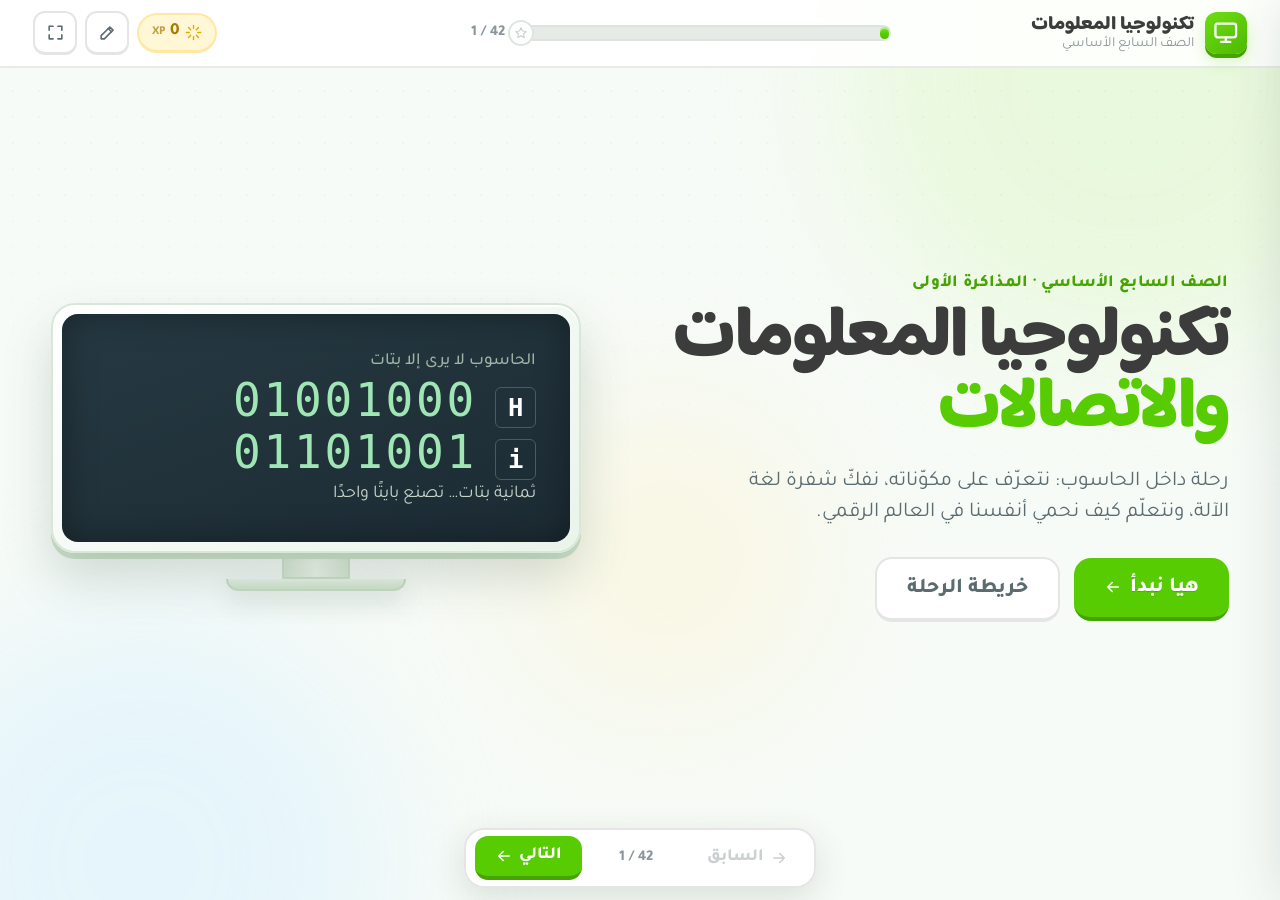
==== commit 13b9af2a: "changes for look and made it bigger" ====
--- a/index.html
+++ b/index.html
@@ -1,4 +1,4 @@
-﻿<!DOCTYPE html>
+<!DOCTYPE html>
 <html lang="ar" dir="rtl">
 <head>
 <meta charset="UTF-8">
@@ -6,12 +6,12 @@
 <title>تكنولوجيا المعلومات والاتصالات — الصف السابع</title>
 <link rel="preconnect" href="https://fonts.googleapis.com">
 <link rel="preconnect" href="https://fonts.gstatic.com" crossorigin>
-<link href="https://fonts.googleapis.com/css2?family=IBM+Plex+Mono:wght@400;600&family=IBM+Plex+Sans+Arabic:wght@400;500;600;700&display=swap" rel="stylesheet">
+<link href="https://fonts.googleapis.com/css2?family=Baloo+Bhaijaan+2:wght@500;600;700;800&family=Tajawal:wght@400;500;700;800&display=swap" rel="stylesheet">
 <link rel="stylesheet" href="styles.css">
 <link rel="stylesheet" href="styles-slides.css">
 <link rel="stylesheet" href="styles-extra.css">
 <link rel="stylesheet" href="styles-fixes.css">
-<link rel="stylesheet" href="styles-redesign.css?v=10">
+<link rel="stylesheet" href="styles-projector.css">
 </head>
 <body>
 
@@ -68,6 +68,8 @@
   <symbol id="i-trash" viewBox="0 0 24 24"><path d="M4 7h16M9 7V4h6v3M6 7l1 13h10l1-13M10 11v6M14 11v6"/></symbol>
   <symbol id="i-target" viewBox="0 0 24 24"><circle cx="12" cy="12" r="9"/><circle cx="12" cy="12" r="5"/><circle cx="12" cy="12" r="1"/></symbol>
   <symbol id="i-book" viewBox="0 0 24 24"><path d="M4 5a3 3 0 0 1 3-2h13v18H7a3 3 0 0 0-3 2V5z"/><path d="M4 19a3 3 0 0 1 3-2h13"/></symbol>
+  <symbol id="i-keyboard" viewBox="0 0 24 24"><rect x="2" y="6" width="20" height="12" rx="2"/><path d="M5 10h.01M8 10h.01M11 10h.01M14 10h.01M17 10h.01M5 14h.01M8 14h.01M11 14h.01M14 14h.01M17 14h.01M8 17h8"/></symbol>
+  <symbol id="i-robot" viewBox="0 0 24 24"><rect x="4" y="7" width="16" height="12" rx="4"/><circle cx="9" cy="12" r="1"/><circle cx="15" cy="12" r="1"/><path d="M9 16h6M12 7V4M9 4h6"/></symbol>
   <symbol id="robot" viewBox="0 0 220 240">
     <ellipse cx="110" cy="226" rx="58" ry="9" fill="#000" opacity=".08"/>
     <path d="M110 28V16" stroke="#7aa7b5" stroke-width="6" stroke-linecap="round"/>
@@ -100,12 +102,12 @@
     <div class="brand-mark"><svg class="ico"><use href="#i-desktop"/></svg></div>
     <div class="brand-text">
       <strong>تكنولوجيا المعلومات</strong>
-      <span id="unitLabel">مقدمة</span>
+      <span>الصف السابع الأساسي</span>
     </div>
   </div>
   <div class="progress-wrap">
     <div class="progress-track"><div class="progress-fill" id="progressFill"></div><span class="progress-star"><svg class="ico"><use href="#i-star"/></svg></span></div>
-    <span class="progress-label" id="progressLabel">1 / 21</span>
+    <span class="progress-label" id="progressLabel">1 / 42</span>
   </div>
   <div class="top-actions">
     <div class="xp-pill" title="نقاط الخبرة"><svg class="ico"><use href="#i-spark"/></svg><span id="xpValue">0</span><small>XP</small></div>
@@ -116,553 +118,756 @@
 
 <main class="deck" id="deck">
 
-  <section class="slide slide-cover" data-title="البداية" data-key="cover" data-unit="مقدمة">
-    <div class="slide-inner cover-grid">
-      <div class="cover-copy">
-        <h1 class="reveal" style="--i:0" data-edit="cover.title">تكنولوجيا المعلومات<br><span class="hl">والاتصالات</span></h1>
-        <p class="lead reveal" style="--i:1" data-edit="cover.sub">ثلاث وحدات: مكوّنات الحاسوب، لغة الآلة، والحماية الرقمية. مع عشرة تجارب تفاعلية واختبار قصير في نهاية الرحلة.</p>
-        <div class="unit-chips reveal" style="--i:2">
-          <span>3 وحدات</span>
-          <span>10 تجارب تفاعلية</span>
-          <span>اختبار من 10 أسئلة</span>
-        </div>
-        <div class="cover-actions reveal" style="--i:3">
+  <!-- 1. الغلاف -->
+  <section class="slide slide-cover is-active" data-key="cover" data-title="البداية" data-unit="مقدمة">
+    <div class="p-inner p-cover">
+      <div class="p-cover-copy">
+        <span class="p-kicker reveal" style="--i:0">الصف السابع الأساسي · المذاكرة الأولى</span>
+        <h1 class="reveal" style="--i:1">تكنولوجيا المعلومات<br><span class="p-accent">والاتصالات</span></h1>
+        <p class="p-lead reveal" style="--i:2">رحلة داخل الحاسوب: نتعرّف على مكوّناته، نفكّ شفرة لغة الآلة، ونتعلّم كيف نحمي أنفسنا في العالم الرقمي.</p>
+        <div class="p-actions reveal" style="--i:3">
           <button class="btn btn-primary btn-lg" data-goto="types">هيا نبدأ <svg class="ico"><use href="#i-arrow-left"/></svg></button>
           <button class="btn btn-ghost btn-lg" data-goto="roadmap">خريطة الرحلة</button>
         </div>
-        <p class="hint reveal" style="--i:4"><kbd>←</kbd> <kbd>→</kbd> للتنقل • <kbd>F</kbd> لملء الشاشة</p>
-      </div>
-      <div class="cover-art reveal" style="--i:1">
+      </div>
+      <div class="p-cover-art reveal" style="--i:2">
         <div class="monitor3d">
           <div class="screen3d">
             <div class="screen-body">
-              <span class="screen-kicker">كل حرف… سلسلة من البتات</span>
-              <div class="screen-big">01001000<span>H</span></div>
-              <div class="screen-big">01101001<span>i</span></div>
-              <span class="screen-caption">ثمانية بتات تصنع بايتًا واحدًا</span>
+              <span class="screen-kicker">الحاسوب لا يرى إلا بتات</span>
+              <div class="p-bit-line" dir="ltr"><span>01001000</span><b>H</b></div>
+              <div class="p-bit-line" dir="ltr"><span>01101001</span><b>i</b></div>
+              <span class="p-screen-note">ثمانية بتات… تصنع بايتًا واحدًا</span>
             </div>
           </div>
           <div class="monitor-neck"></div>
           <div class="monitor-foot"></div>
         </div>
-        <div class="cover-spec" aria-label="مسار البيانات في الحاسوب">
-          <span>مدخلات</span><b>←</b><span>معالجة</span><b>←</b><span>مخرجات</span>
-        </div>
-      </div>
-    </div>
-  </section>
-
-  <section class="slide slide-roadmap" data-title="خريطة الرحلة" data-key="roadmap" data-unit="مقدمة">
-    <div class="slide-inner">
-      <header class="slide-head">
-        <h2 class="reveal" style="--i:0" data-edit="road.title">ثلاث وحدات… ومغامرة واحدة</h2>
-        <p class="reveal" style="--i:1" data-edit="road.sub">اضغط على أي محطة لتبدأ منها. كل محطة مليئة بالتجارب والتحديات.</p>
-      </header>
-      <div class="roadmap">
-        <button class="road-stop reveal" style="--i:2;--c:#146c47" data-goto="types">
-          <span class="road-num">1</span>
-          <span class="road-icon"><svg class="ico"><use href="#i-desktop"/></svg></span>
-          <strong>الوحدة الأولى</strong>
-          <h3>تعريف عام بالحاسوب</h3>
-          <p>أنواع الحواسيب، المكوّنات، والذاكرة.</p>
-          <span class="road-go">ابدأ <svg class="ico"><use href="#i-arrow-left"/></svg></span>
-        </button>
-        <button class="road-stop reveal" style="--i:3;--c:#1f5f86" data-goto="decimal">
-          <span class="road-num">2</span>
-          <span class="road-icon"><svg class="ico"><use href="#i-cpu"/></svg></span>
-          <strong>الوحدة الثانية</strong>
-          <h3>أنظمة العدّ والتحويل</h3>
-          <p>العشري، الثنائي، والتحويل بينهما.</p>
-          <span class="road-go">ابدأ <svg class="ico"><use href="#i-arrow-left"/></svg></span>
-        </button>
-        <button class="road-stop reveal" style="--i:4;--c:#6c4769" data-goto="malware-1">
-          <span class="road-num">3</span>
-          <span class="road-icon"><svg class="ico"><use href="#i-shield"/></svg></span>
-          <strong>الوحدة الثالثة</strong>
-          <h3>البرامج الضارة والحماية</h3>
-          <p>الأنواع، طرق الانتقال، ووسائل الحماية.</p>
-          <span class="road-go">ابدأ <svg class="ico"><use href="#i-arrow-left"/></svg></span>
-        </button>
-      </div>
-      <div class="road-stats reveal" style="--i:5">
-        <span><b>3</b> وحدات</span>
-        <span><b>10+</b> تجارب تفاعلية</span>
-        <span><b>10</b> أسئلة اختبار</span>
-      </div>
-    </div>
-  </section>
-
-  <section class="slide slide-types" data-title="أنواع الحواسيب" data-key="types" data-unit="الوحدة الأولى">
-    <div class="slide-inner">
-      <header class="slide-head compact">
-        <h2 class="reveal" style="--i:0" data-edit="types.title">ليس كل حاسوب… يشبه الآخر</h2>
-        <p class="reveal" style="--i:1" data-edit="types.sub">اختر نوعًا لتكتشف وظيفته. ثم انتقل إلى شريحة المهمة لتطبّق ما تعلّمته على موقف من الحياة.</p>
-      </header>
-      <div class="types-layout">
-        <div class="type-cards reveal" style="--i:2">
-          <button class="type-card tilt is-active" data-type="laptop" style="--c:#146c47">
-            <span class="type-icon"><svg class="ico"><use href="#i-laptop"/></svg></span>
-            <strong>الحاسوب المحمول</strong>
-            <small>Laptop</small>
-            <span class="type-badge">متنقّل</span>
-          </button>
-          <button class="type-card tilt" data-type="desktop" style="--c:#1f5f86">
-            <span class="type-icon"><svg class="ico"><use href="#i-desktop"/></svg></span>
-            <strong>الحاسوب الثابت</strong>
-            <small>Desktop</small>
-            <span class="type-badge">منزلي / مكتبي</span>
-          </button>
-          <button class="type-card tilt" data-type="server" style="--c:#6c4769">
-            <span class="type-icon"><svg class="ico"><use href="#i-server"/></svg></span>
-            <strong>الحاسوب الخادم</strong>
-            <small>Server</small>
-            <span class="type-badge">يخدم الجميع</span>
-          </button>
-          <button class="type-card tilt" data-type="super" style="--c:#966300">
-            <span class="type-icon"><svg class="ico"><use href="#i-super"/></svg></span>
-            <strong>الحواسب الضخمة</strong>
-            <small>Super Computers</small>
-            <span class="type-badge">قوة خارقة</span>
-          </button>
-        </div>
-        <aside class="type-detail card reveal" style="--i:3">
-          <div class="type-detail-icon" id="typeDetailIcon"><svg class="ico"><use href="#i-laptop"/></svg></div>
-          <span class="type-en" id="typeEn">Laptop</span>
-          <h3 id="typeName">الحاسوب المحمول</h3>
-          <p id="typeDesc">حاسوب صغير الحجم يمكن حمله بسهولة، وتكون الشاشة ولوحة المفاتيح مدمجتين فيه.</p>
-          <ul class="check-list" id="typePoints"></ul>
-          <div class="type-use" id="typeUse"><svg class="ico"><use href="#i-bulb"/></svg><span>مناسب للطلاب والتنقل بين المنزل والمدرسة.</span></div>
-        </aside>
-      </div>
-    </div>
-  </section>
-
-  <section class="slide slide-mission" data-title="مهمة سريعة" data-key="mission" data-unit="الوحدة الأولى">
-    <div class="slide-inner">
-      <header class="slide-head compact">
-        <h2 class="reveal" style="--i:0">أي حاسوب يناسب الموقف؟</h2>
-        <p class="reveal" style="--i:1">اقرأ الموقف جيدًا، ثم اختر نوع الحاسوب المناسب. ستظهر الإجابة الصحيحة مع سبب واضح.</p>
-      </header>
-      <div class="mission-card mission-hero reveal" style="--i:2">
+      </div>
+    </div>
+  </section>
+
+  <!-- 2. خريطة الرحلة -->
+  <section class="slide" data-key="roadmap" data-title="خريطة الرحلة" data-unit="مقدمة">
+    <div class="p-inner">
+      <header class="p-head">
+        <span class="p-kicker reveal" style="--i:0">خريطة الرحلة</span>
+        <h2 class="reveal" style="--i:1">ثلاث وحدات… طريق واحد</h2>
+        <p class="reveal" style="--i:2">اضغط على أي محطة لتبدأ منها.</p>
+      </header>
+      <div class="p-roadmap">
+        <button class="p-road reveal" style="--i:3;--c:#58cc02" data-goto="unit1">
+          <span class="p-road-num">01</span>
+          <span class="p-road-ico"><svg class="ico"><use href="#i-desktop"/></svg></span>
+          <span class="p-road-text"><strong>الوحدة الأولى</strong><b>الحاسوب</b><small>أنواعه، مكوّناته، وذاكرته.</small></span>
+          <span class="p-road-go"><svg class="ico"><use href="#i-arrow-left"/></svg></span>
+        </button>
+        <button class="p-road reveal" style="--i:4;--c:#1cb0f6" data-goto="unit2">
+          <span class="p-road-num">02</span>
+          <span class="p-road-ico"><svg class="ico"><use href="#i-cpu"/></svg></span>
+          <span class="p-road-text"><strong>الوحدة الثانية</strong><b>لغة الآلة</b><small>الثنائي، أنظمة العدّ، والتحويل.</small></span>
+          <span class="p-road-go"><svg class="ico"><use href="#i-arrow-left"/></svg></span>
+        </button>
+        <button class="p-road reveal" style="--i:5;--c:#ce82ff" data-goto="unit3">
+          <span class="p-road-num">03</span>
+          <span class="p-road-ico"><svg class="ico"><use href="#i-shield"/></svg></span>
+          <span class="p-road-text"><strong>الوحدة الثالثة</strong><b>الحماية الرقمية</b><small>البرامج الضارة ووسائل الحماية.</small></span>
+          <span class="p-road-go"><svg class="ico"><use href="#i-arrow-left"/></svg></span>
+        </button>
+      </div>
+    </div>
+  </section>
+
+  <!-- 3. فاصل الوحدة 1 -->
+  <section class="slide" data-key="unit1" data-title="الوحدة الأولى — الحاسوب" data-unit="الوحدة الأولى">
+    <div class="p-inner p-unit">
+      <span class="p-unit-num reveal" style="--i:0">01</span>
+      <div class="p-unit-copy">
+        <span class="p-kicker reveal" style="--i:1">الوحدة الأولى</span>
+        <h2 class="reveal" style="--i:2">الحاسوب</h2>
+        <p class="reveal" style="--i:3">أنواعه · مكوّناته · ذاكرته</p>
+        <button class="btn btn-primary btn-lg reveal" style="--i:4" data-goto="types">ابدأ الوحدة <svg class="ico"><use href="#i-arrow-left"/></svg></button>
+      </div>
+      <div class="p-unit-art reveal" style="--i:2"><svg class="ico"><use href="#i-desktop"/></svg></div>
+    </div>
+  </section>
+
+  <!-- 4. أنواع الحواسيب -->
+  <section class="slide" data-key="types" data-title="أنواع الحواسيب" data-unit="الوحدة الأولى">
+    <div class="p-inner">
+      <header class="p-head">
+        <span class="p-kicker reveal" style="--i:0">الوحدة الأولى</span>
+        <h2 class="reveal" style="--i:1">أربعة أنواع… لكل منها وظيفة</h2>
+        <p class="reveal" style="--i:2">اضغط على النوع لتكتشفه.</p>
+      </header>
+      <div class="p-type-grid">
+        <button class="type-card reveal" style="--i:3;--c:#58cc02" data-goto="type-laptop">
+          <span class="type-icon"><svg class="ico"><use href="#i-laptop"/></svg></span>
+          <strong>الحاسوب المحمول</strong>
+          <small>Laptop</small>
+          <span class="type-badge">متنقّل</span>
+        </button>
+        <button class="type-card reveal" style="--i:4;--c:#1cb0f6" data-goto="type-desktop">
+          <span class="type-icon"><svg class="ico"><use href="#i-desktop"/></svg></span>
+          <strong>الحاسوب الثابت</strong>
+          <small>Desktop</small>
+          <span class="type-badge">منزلي / مكتبي</span>
+        </button>
+        <button class="type-card reveal" style="--i:5;--c:#ce82ff" data-goto="type-server">
+          <span class="type-icon"><svg class="ico"><use href="#i-server"/></svg></span>
+          <strong>الحاسوب الخادم</strong>
+          <small>Server</small>
+          <span class="type-badge">يخدم الجميع</span>
+        </button>
+        <button class="type-card reveal" style="--i:6;--c:#ff9600" data-goto="type-super">
+          <span class="type-icon"><svg class="ico"><use href="#i-super"/></svg></span>
+          <strong>الحواسب الضخمة</strong>
+          <small>Super Computers</small>
+          <span class="type-badge">قوة خارقة</span>
+        </button>
+      </div>
+    </div>
+  </section>
+
+  <!-- 5. المحمول -->
+  <section class="slide" data-key="type-laptop" data-title="الحاسوب المحمول" data-unit="الوحدة الأولى">
+    <div class="p-inner p-type-hero" style="--c:#58cc02">
+      <div class="p-type-visual reveal" style="--i:1">
+        <svg class="ico"><use href="#i-laptop"/></svg>
+        <span>Laptop</span>
+      </div>
+      <div class="p-type-copy">
+        <span class="p-kicker reveal" style="--i:0">النوع الأول من أربعة</span>
+        <h2 class="reveal" style="--i:1">الحاسوب المحمول</h2>
+        <div class="p-facts">
+          <div class="p-fact reveal" style="--i:2"><svg class="ico"><use href="#i-check"/></svg><span>الشاشة ولوحة المفاتيح مدمجتان</span></div>
+          <div class="p-fact reveal" style="--i:3"><svg class="ico"><use href="#i-check"/></svg><span>يعمل ببطارية قابلة للشحن</span></div>
+        </div>
+        <p class="p-use reveal" style="--i:4"><svg class="ico"><use href="#i-bulb"/></svg> مناسب للطلاب والتنقل بين المنزل والمدرسة.</p>
+      </div>
+    </div>
+  </section>
+
+  <!-- 6. الثابت -->
+  <section class="slide" data-key="type-desktop" data-title="الحاسوب الثابت" data-unit="الوحدة الأولى">
+    <div class="p-inner p-type-hero" style="--c:#1cb0f6">
+      <div class="p-type-visual reveal" style="--i:1">
+        <svg class="ico"><use href="#i-desktop"/></svg>
+        <span>Desktop</span>
+      </div>
+      <div class="p-type-copy">
+        <span class="p-kicker reveal" style="--i:0">النوع الثاني من أربعة</span>
+        <h2 class="reveal" style="--i:1">الحاسوب الثابت</h2>
+        <div class="p-facts">
+          <div class="p-fact reveal" style="--i:2"><svg class="ico"><use href="#i-check"/></svg><span>يبقى في مكان ثابت</span></div>
+          <div class="p-fact reveal" style="--i:3"><svg class="ico"><use href="#i-check"/></svg><span>يمكن ترقية مكوناته بسهولة</span></div>
+        </div>
+        <p class="p-use reveal" style="--i:4"><svg class="ico"><use href="#i-bulb"/></svg> مناسب للمنزل والمكاتب وأعمال التصميم.</p>
+      </div>
+    </div>
+  </section>
+
+  <!-- 7. الخادم -->
+  <section class="slide" data-key="type-server" data-title="الحاسوب الخادم" data-unit="الوحدة الأولى">
+    <div class="p-inner p-type-hero" style="--c:#ce82ff">
+      <div class="p-type-visual reveal" style="--i:1">
+        <svg class="ico"><use href="#i-server"/></svg>
+        <span>Server</span>
+      </div>
+      <div class="p-type-copy">
+        <span class="p-kicker reveal" style="--i:0">النوع الثالث من أربعة</span>
+        <h2 class="reveal" style="--i:1">الحاسوب الخادم</h2>
+        <div class="p-facts">
+          <div class="p-fact reveal" style="--i:2"><svg class="ico"><use href="#i-check"/></svg><span>يخدم عدة مستخدمين في الوقت نفسه</span></div>
+          <div class="p-fact reveal" style="--i:3"><svg class="ico"><use href="#i-check"/></svg><span>يحفظ الملفات المشتركة ويعمل باستمرار</span></div>
+        </div>
+        <p class="p-use reveal" style="--i:4"><svg class="ico"><use href="#i-bulb"/></svg> مناسب للشركات والمدارس والمؤسسات.</p>
+      </div>
+    </div>
+  </section>
+
+  <!-- 8. الضخمة -->
+  <section class="slide" data-key="type-super" data-title="الحواسب الضخمة" data-unit="الوحدة الأولى">
+    <div class="p-inner p-type-hero" style="--c:#ff9600">
+      <div class="p-type-visual reveal" style="--i:1">
+        <svg class="ico"><use href="#i-super"/></svg>
+        <span>Super</span>
+      </div>
+      <div class="p-type-copy">
+        <span class="p-kicker reveal" style="--i:0">النوع الرابع من أربعة</span>
+        <h2 class="reveal" style="--i:1">الحواسب الضخمة</h2>
+        <div class="p-facts">
+          <div class="p-fact reveal" style="--i:2"><svg class="ico"><use href="#i-check"/></svg><span>قدرة معالجة هائلة</span></div>
+          <div class="p-fact reveal" style="--i:3"><svg class="ico"><use href="#i-check"/></svg><span>تُستخدم في الأبحاث والمحاكاة المعقدة</span></div>
+        </div>
+        <p class="p-use reveal" style="--i:4"><svg class="ico"><use href="#i-bulb"/></svg> للأرصاد الجوية وأبحاث الفضاء والعلوم.</p>
+      </div>
+    </div>
+  </section>
+
+  <!-- 9. المهمة -->
+  <section class="slide" data-key="mission" data-title="مهمة سريعة" data-unit="الوحدة الأولى">
+    <div class="p-inner">
+      <header class="p-head">
+        <span class="p-kicker reveal" style="--i:0">مهمة سريعة</span>
+        <h2 class="reveal" style="--i:1">أي حاسوب يناسب الموقف؟</h2>
+        <p class="reveal" style="--i:2">اقرأ الموقف، ثم اختر النوع المناسب.</p>
+      </header>
+      <div class="mission-card mission-hero reveal" style="--i:3">
         <div class="mission-copy">
-          <span class="chip">مهمة سريعة</span>
-          <h3 data-edit="types.mission.title">الموقف</h3>
+          <span class="chip">الموقف</span>
           <p id="missionText">تحتاج شركة إلى جهاز واحد يخدم موظفيها العشرين في الوقت نفسه، ويحفظ الملفات المشتركة بينهم.</p>
         </div>
         <div class="mission-side">
           <div class="mission-choices" id="missionChoices"></div>
           <div class="feedback" id="missionFeedback" aria-live="polite"></div>
-          <button class="btn btn-ghost" id="missionNext">سيناريو آخر <svg class="ico"><use href="#i-arrow-left"/></svg></button>
-        </div>
-      </div>
-    </div>
-  </section>
-
-  <section class="slide slide-components" data-title="مكونات الحاسوب" data-key="components" data-unit="الوحدة الأولى">
-    <div class="slide-inner">
-      <header class="slide-head compact">
-        <h2 class="reveal" style="--i:0" data-edit="comp.title">افتح صندوق الحاسوب… واستكشف</h2>
-        <p class="reveal" style="--i:1" data-edit="comp.sub">اضغط على أي قطعة داخل اللوحة الأم لتعرف وظيفتها. جرّب «وضع التحدي» في النهاية.</p>
-      </header>
-      <div class="comp-layout">
-        <div class="board-wrap reveal" style="--i:3">
-          <div class="motherboard" id="motherboard">
-            <svg class="board-traces" viewBox="0 0 100 62" preserveAspectRatio="none" aria-hidden="true">
-              <path d="M22 16h20v10h30V16h18M13 36h18v10h32v8h20M32 46V36M65 12v10M83 20v14M50 29v-7M50 47v10"/>
-              <path d="M6 22h10M90 42h6M6 52h18M72 54h20" opacity=".55"/>
-              <circle cx="22" cy="16" r="1.2"/><circle cx="65" cy="12" r="1.2"/><circle cx="83" cy="20" r="1.2"/><circle cx="13" cy="36" r="1.2"/><circle cx="63" cy="54" r="1.2"/>
-            </svg>
-            <button class="hotspot" data-comp="cpu" style="left:22%;top:26%"><span class="hs-ico"><svg class="ico"><use href="#i-cpu"/></svg></span><span class="hs-label">المعالج</span></button>
-            <button class="hotspot" data-comp="fan" style="left:40%;top:19%"><span class="hs-ico"><svg class="ico"><use href="#i-fan"/></svg></span><span class="hs-label">المروحة</span></button>
-            <button class="hotspot" data-comp="ram" style="left:65%;top:19%"><span class="hs-ico"><svg class="ico"><use href="#i-ram"/></svg></span><span class="hs-label">RAM</span></button>
-            <button class="hotspot" data-comp="rom" style="left:84%;top:33%"><span class="hs-ico"><svg class="ico"><use href="#i-rom"/></svg></span><span class="hs-label">ROM</span></button>
-            <button class="hotspot" data-comp="gpu" style="left:13%;top:57%"><span class="hs-ico"><svg class="ico"><use href="#i-gpu"/></svg></span><span class="hs-label">بطاقة الشاشة</span></button>
-            <button class="hotspot" data-comp="hdd" style="left:32%;top:74%"><span class="hs-ico"><svg class="ico"><use href="#i-disk"/></svg></span><span class="hs-label">القرص الصلب</span></button>
-            <button class="hotspot" data-comp="sound" style="left:64%;top:74%"><span class="hs-ico"><svg class="ico"><use href="#i-sound"/></svg></span><span class="hs-label">بطاقة الصوت</span></button>
-            <button class="hotspot" data-comp="network" style="left:87%;top:57%"><span class="hs-ico"><svg class="ico"><use href="#i-network"/></svg></span><span class="hs-label">بطاقة الشبكة</span></button>
-            <button class="hotspot" data-comp="io" style="left:50%;top:90%"><span class="hs-ico"><svg class="ico"><use href="#i-io"/></svg></span><span class="hs-label">الإدخال / الإخراج</span></button>
-            <button class="hotspot hs-board" data-comp="motherboard" style="left:50%;top:46%"><span class="hs-ico"><svg class="ico"><use href="#i-board"/></svg></span><span class="hs-label">اللوحة الأم</span></button>
-          </div>
-          <p class="board-hint"><svg class="ico"><use href="#i-bulb"/></svg> كل القطع تتصل باللوحة الأم… وهي التي تربط بينها.</p>
-        </div>
-        <aside class="comp-detail card reveal" style="--i:4">
-          <div class="comp-head">
-            <span class="comp-icon" id="compIcon"><svg class="ico"><use href="#i-cpu"/></svg></span>
-            <div><span class="comp-en" id="compEn">CPU</span><h3 id="compName">المعالج</h3></div>
-          </div>
-          <p class="comp-desc" id="compDesc">عقل الحاسوب الذي ينفّذ الأوامر.</p>
-          <ul class="check-list" id="compPoints"></ul>
-          <div class="comp-watermark" aria-hidden="true"><svg class="ico"><use href="#i-board"/></svg></div>
-          <div class="challenge-box">
-            <button class="btn btn-blue btn-sm" id="challengeBtn"><svg class="ico"><use href="#i-target"/></svg> وضع التحدي</button>
-            <div class="challenge-panel" id="challengePanel" hidden>
-              <span class="challenge-progress" id="challengeProgress">1 / 5</span>
-              <p id="challengePrompt">أين تُنفَّذ العمليات الحسابية والمنطقية؟</p>
-              <div class="feedback" id="challengeFeedback" aria-live="polite"></div>
-            </div>
-          </div>
-        </aside>
-      </div>
-    </div>
-  </section>
-
-  <section class="slide slide-memory" data-title="لعبة الذاكرة" data-key="memory" data-unit="الوحدة الأولى">
-    <div class="slide-inner">
-      <header class="slide-head compact">
-        <h2 class="reveal" style="--i:0" data-edit="mem.title">إلى أي ذاكرة تنتمي؟</h2>
-        <p class="reveal" style="--i:1" data-edit="mem.sub">اختر بطاقة، ثم اضغط على الصندوق الصحيح. هل تنجح في ترتيب البطاقات الست؟</p>
-      </header>
-      <div class="memory-game">
-        <div class="chip-pool card reveal" style="--i:3">
-          <div class="pool-head"><strong>البطاقات</strong><span class="game-score" id="memoryScore">0 / 6</span></div>
-          <div class="chip-pool-items" id="chipPool"></div>
-        </div>
-        <div class="bins reveal" style="--i:4">
+          <button class="btn btn-ghost btn-sm" id="missionNext">سيناريو آخر <svg class="ico"><use href="#i-arrow-left"/></svg></button>
+        </div>
+      </div>
+    </div>
+  </section>
+
+  <!-- 10. داخل الحاسوب: القلب والذاكرة -->
+  <section class="slide p-comp-slide" data-key="comp-core" data-title="داخل الحاسوب — القلب والذاكرة" data-unit="الوحدة الأولى" data-group="core">
+    <div class="p-inner">
+      <header class="p-head tight">
+        <span class="p-kicker reveal" style="--i:0">داخل الحاسوب · 1 من 2</span>
+        <h2 class="reveal" style="--i:1">القلب والذاكرة</h2>
+        <p class="reveal" style="--i:2">اضغط على أي قطعة لتعرف وظيفتها.</p>
+      </header>
+      <div class="p-board reveal" style="--i:3">
+        <div class="motherboard">
+          <svg class="board-traces" viewBox="0 0 100 62" preserveAspectRatio="none" aria-hidden="true">
+            <path d="M22 16h20v10h30V16h18M13 36h18v10h32v8h20M32 46V36M65 12v10M83 20v14M50 29v-7M50 47v10"/>
+            <path d="M6 22h10M90 42h6M6 52h18M72 54h20" opacity=".55"/>
+            <circle cx="22" cy="16" r="1.2"/><circle cx="65" cy="12" r="1.2"/><circle cx="83" cy="20" r="1.2"/><circle cx="13" cy="36" r="1.2"/><circle cx="63" cy="54" r="1.2"/>
+          </svg>
+          <button class="hotspot" data-comp="cpu" style="left:22%;top:26%"><span class="hs-ico"><svg class="ico"><use href="#i-cpu"/></svg></span><span class="hs-label">المعالج</span></button>
+          <button class="hotspot" data-comp="fan" style="left:40%;top:19%"><span class="hs-ico"><svg class="ico"><use href="#i-fan"/></svg></span><span class="hs-label">المروحة</span></button>
+          <button class="hotspot" data-comp="ram" style="left:65%;top:19%"><span class="hs-ico"><svg class="ico"><use href="#i-ram"/></svg></span><span class="hs-label">RAM</span></button>
+          <button class="hotspot" data-comp="rom" style="left:84%;top:33%"><span class="hs-ico"><svg class="ico"><use href="#i-rom"/></svg></span><span class="hs-label">ROM</span></button>
+          <button class="hotspot hs-board" data-comp="motherboard" style="left:50%;top:46%"><span class="hs-ico"><svg class="ico"><use href="#i-board"/></svg></span><span class="hs-label">اللوحة الأم</span></button>
+        </div>
+      </div>
+      <div class="p-comp-detail reveal" style="--i:4">
+        <span class="p-comp-ico"><svg class="ico"><use href="#i-cpu"/></svg></span>
+        <div class="p-comp-head"><span class="p-comp-en">CPU</span><h3 class="p-comp-name">المعالج</h3></div>
+        <p class="p-comp-desc">عقل الحاسوب الذي ينفّذ الأوامر والعمليات الحسابية والمنطقية.</p>
+      </div>
+    </div>
+  </section>
+
+  <!-- 11. داخل الحاسوب: التخزين والبطاقات -->
+  <section class="slide p-comp-slide" data-key="comp-cards" data-title="داخل الحاسوب — التخزين والبطاقات" data-unit="الوحدة الأولى">
+    <div class="p-inner">
+      <header class="p-head tight">
+        <span class="p-kicker reveal" style="--i:0">داخل الحاسوب · 2 من 2</span>
+        <h2 class="reveal" style="--i:1">التخزين والبطاقات</h2>
+        <p class="reveal" style="--i:2">اضغط على أي قطعة لتعرف وظيفتها.</p>
+      </header>
+      <div class="p-board reveal" style="--i:3">
+        <div class="motherboard">
+          <svg class="board-traces" viewBox="0 0 100 62" preserveAspectRatio="none" aria-hidden="true">
+            <path d="M22 16h20v10h30V16h18M13 36h18v10h32v8h20M32 46V36M65 12v10M83 20v14M50 29v-7M50 47v10"/>
+            <path d="M6 22h10M90 42h6M6 52h18M72 54h20" opacity=".55"/>
+            <circle cx="22" cy="16" r="1.2"/><circle cx="65" cy="12" r="1.2"/><circle cx="83" cy="20" r="1.2"/><circle cx="13" cy="36" r="1.2"/><circle cx="63" cy="54" r="1.2"/>
+          </svg>
+          <button class="hotspot" data-comp="gpu" style="left:13%;top:57%"><span class="hs-ico"><svg class="ico"><use href="#i-gpu"/></svg></span><span class="hs-label">بطاقة الشاشة</span></button>
+          <button class="hotspot" data-comp="hdd" style="left:32%;top:74%"><span class="hs-ico"><svg class="ico"><use href="#i-disk"/></svg></span><span class="hs-label">القرص الصلب</span></button>
+          <button class="hotspot" data-comp="sound" style="left:64%;top:74%"><span class="hs-ico"><svg class="ico"><use href="#i-sound"/></svg></span><span class="hs-label">بطاقة الصوت</span></button>
+          <button class="hotspot" data-comp="network" style="left:87%;top:57%"><span class="hs-ico"><svg class="ico"><use href="#i-network"/></svg></span><span class="hs-label">بطاقة الشبكة</span></button>
+          <button class="hotspot" data-comp="io" style="left:50%;top:90%"><span class="hs-ico"><svg class="ico"><use href="#i-io"/></svg></span><span class="hs-label">الإدخال / الإخراج</span></button>
+        </div>
+      </div>
+      <div class="p-comp-detail reveal" style="--i:4">
+        <span class="p-comp-ico"><svg class="ico"><use href="#i-disk"/></svg></span>
+        <div class="p-comp-head"><span class="p-comp-en">Hard Disk</span><h3 class="p-comp-name">القرص الصلب</h3></div>
+        <p class="p-comp-desc">يخزّن الملفات والبرامج ويحتفظ بها بعد إيقاف التشغيل.</p>
+      </div>
+    </div>
+  </section>
+
+  <!-- 12. تحدي المكونات -->
+  <section class="slide p-challenge" data-key="comp-challenge" data-title="تحدي المكونات" data-unit="الوحدة الأولى">
+    <div class="p-inner">
+      <header class="p-head tight">
+        <span class="p-kicker reveal" style="--i:0">وضع التحدي</span>
+        <h2 class="reveal" style="--i:1">أين هذه القطعة؟</h2>
+      </header>
+      <div class="p-challenge-bar reveal" style="--i:2">
+        <span class="challenge-progress" id="challengeProgress">1 / 5</span>
+        <p id="challengePrompt">اضغط «ابدأ التحدي» ثم اختر القطعة الصحيحة.</p>
+        <div class="feedback" id="challengeFeedback" aria-live="polite"></div>
+        <button class="btn btn-blue btn-sm" id="challengeBtn"><svg class="ico"><use href="#i-target"/></svg> ابدأ التحدي</button>
+      </div>
+      <div class="p-board p-board-challenge reveal" style="--i:3">
+        <div class="motherboard">
+          <svg class="board-traces" viewBox="0 0 100 62" preserveAspectRatio="none" aria-hidden="true">
+            <path d="M22 16h20v10h30V16h18M13 36h18v10h32v8h20M32 46V36M65 12v10M83 20v14M50 29v-7M50 47v10"/>
+            <path d="M6 22h10M90 42h6M6 52h18M72 54h20" opacity=".55"/>
+            <circle cx="22" cy="16" r="1.2"/><circle cx="65" cy="12" r="1.2"/><circle cx="83" cy="20" r="1.2"/><circle cx="13" cy="36" r="1.2"/><circle cx="63" cy="54" r="1.2"/>
+          </svg>
+          <button class="hotspot" data-comp="cpu" style="left:22%;top:26%"><span class="hs-ico"><svg class="ico"><use href="#i-cpu"/></svg></span><span class="hs-label">المعالج</span></button>
+          <button class="hotspot" data-comp="fan" style="left:40%;top:19%"><span class="hs-ico"><svg class="ico"><use href="#i-fan"/></svg></span><span class="hs-label">المروحة</span></button>
+          <button class="hotspot" data-comp="ram" style="left:65%;top:19%"><span class="hs-ico"><svg class="ico"><use href="#i-ram"/></svg></span><span class="hs-label">RAM</span></button>
+          <button class="hotspot" data-comp="rom" style="left:84%;top:33%"><span class="hs-ico"><svg class="ico"><use href="#i-rom"/></svg></span><span class="hs-label">ROM</span></button>
+          <button class="hotspot" data-comp="gpu" style="left:13%;top:57%"><span class="hs-ico"><svg class="ico"><use href="#i-gpu"/></svg></span><span class="hs-label">بطاقة الشاشة</span></button>
+          <button class="hotspot" data-comp="hdd" style="left:32%;top:74%"><span class="hs-ico"><svg class="ico"><use href="#i-disk"/></svg></span><span class="hs-label">القرص الصلب</span></button>
+          <button class="hotspot" data-comp="sound" style="left:64%;top:74%"><span class="hs-ico"><svg class="ico"><use href="#i-sound"/></svg></span><span class="hs-label">بطاقة الصوت</span></button>
+          <button class="hotspot" data-comp="network" style="left:87%;top:57%"><span class="hs-ico"><svg class="ico"><use href="#i-network"/></svg></span><span class="hs-label">بطاقة الشبكة</span></button>
+          <button class="hotspot" data-comp="io" style="left:50%;top:90%"><span class="hs-ico"><svg class="ico"><use href="#i-io"/></svg></span><span class="hs-label">الإدخال / الإخراج</span></button>
+          <button class="hotspot hs-board" data-comp="motherboard" style="left:50%;top:46%"><span class="hs-ico"><svg class="ico"><use href="#i-board"/></svg></span><span class="hs-label">اللوحة الأم</span></button>
+        </div>
+      </div>
+    </div>
+  </section>
+
+  <!-- 13. الذاكرة -->
+  <section class="slide" data-key="memory-intro" data-title="ثلاث ذاكرات" data-unit="الوحدة الأولى">
+    <div class="p-inner">
+      <header class="p-head">
+        <span class="p-kicker reveal" style="--i:0">الذاكرة</span>
+        <h2 class="reveal" style="--i:1">ثلاث ذاكرات… لا تخلط بينها</h2>
+        <p class="reveal" style="--i:2">كل واحدة تحفظ شيئًا مختلفًا.</p>
+      </header>
+      <div class="p-memory-intro">
+        <div class="p-mem-card reveal" style="--i:3;--c:#1cb0f6">
+          <svg class="ico"><use href="#i-ram"/></svg>
+          <strong>RAM</strong>
+          <small>الذاكرة المؤقتة</small>
+          <p>تحفظ البرامج المفتوحة حاليًا… وتفقد محتواها بانقطاع الكهرباء.</p>
+        </div>
+        <div class="p-mem-card reveal" style="--i:4;--c:#ffc800">
+          <svg class="ico"><use href="#i-rom"/></svg>
+          <strong>ROM</strong>
+          <small>الذاكرة الدائمة</small>
+          <p>تحتوي معلومات بدء التشغيل، وهي قابلة للقراءة فقط.</p>
+        </div>
+        <div class="p-mem-card reveal" style="--i:5;--c:#58cc02">
+          <svg class="ico"><use href="#i-disk"/></svg>
+          <strong>Hard Disk</strong>
+          <small>القرص الصلب</small>
+          <p>يخزّن الملفات والبرامج ويحتفظ بها بعد إيقاف التشغيل.</p>
+        </div>
+      </div>
+      <div class="p-center-action reveal" style="--i:6"><button class="btn btn-primary btn-lg" data-goto="memory-game">جرّب اللعبة <svg class="ico"><use href="#i-arrow-left"/></svg></button></div>
+    </div>
+  </section>
+
+  <!-- 14. لعبة الذاكرة -->
+  <section class="slide" data-key="memory-game" data-title="لعبة الذاكرة" data-unit="الوحدة الأولى">
+    <div class="p-inner">
+      <header class="p-head tight">
+        <span class="p-kicker reveal" style="--i:0">تحدي الذاكرة</span>
+        <h2 class="reveal" style="--i:1">إلى أي ذاكرة تنتمي البطاقة؟</h2>
+      </header>
+      <div class="p-memory-game">
+        <div class="p-memory-card reveal" style="--i:2">
+          <span class="p-quote">“</span>
+          <p id="memoryCard">تفقد محتواها عند انقطاع التيار الكهربائي</p>
+        </div>
+        <div class="memory-bins reveal" style="--i:3">
           <div class="bin" data-bin="ram" tabindex="0" role="button" aria-label="الذاكرة المؤقتة RAM">
             <div class="bin-head"><span class="bin-ico" style="--c:#1cb0f6"><svg class="ico"><use href="#i-ram"/></svg></span><div><strong>RAM</strong><small>الذاكرة المؤقتة</small></div></div>
-            <p>تحفظ البرامج المفتوحة حاليًا… وتفقد محتواها بانقطاع الكهرباء.</p>
-            <div class="bin-items"></div>
+            <span class="bin-hint">مؤقتة</span>
           </div>
           <div class="bin" data-bin="rom" tabindex="0" role="button" aria-label="الذاكرة الدائمة ROM">
             <div class="bin-head"><span class="bin-ico" style="--c:#ffc800"><svg class="ico"><use href="#i-rom"/></svg></span><div><strong>ROM</strong><small>الذاكرة الدائمة</small></div></div>
-            <p>تحتوي معلومات بدء التشغيل، وقابلة للقراءة فقط.</p>
-            <div class="bin-items"></div>
+            <span class="bin-hint">للقراءة فقط</span>
           </div>
           <div class="bin" data-bin="hdd" tabindex="0" role="button" aria-label="القرص الصلب Hard Disk">
             <div class="bin-head"><span class="bin-ico" style="--c:#58cc02"><svg class="ico"><use href="#i-disk"/></svg></span><div><strong>Hard Disk</strong><small>القرص الصلب</small></div></div>
-            <p>يخزّن الملفات والبرامج ويحتفظ بها بعد إيقاف التشغيل.</p>
-            <div class="bin-items"></div>
+            <span class="bin-hint">تخزين دائم</span>
           </div>
         </div>
-        <div class="game-bar reveal" style="--i:5">
-          <div class="feedback" id="memoryFeedback" aria-live="polite">اختر بطاقة من الأعلى للبدء.</div>
+        <div class="p-memory-foot reveal" style="--i:4">
+          <span class="game-score" id="memoryScore">0 / 6</span>
+          <div class="feedback" id="memoryFeedback" aria-live="polite">اختر الذاكرة المناسبة للبطاقة.</div>
           <button class="btn btn-ghost btn-sm" id="memoryReset"><svg class="ico"><use href="#i-backup"/></svg> إعادة اللعبة</button>
         </div>
       </div>
     </div>
   </section>
 
-  <section class="slide slide-decimal" data-title="النظام العشري" data-key="decimal" data-unit="الوحدة الثانية">
-    <div class="slide-inner">
-      <header class="slide-head compact">
-        <h2 class="reveal" style="--i:0" data-edit="dec.title">نظام العدّ… والأساس 10</h2>
-        <p class="reveal" style="--i:1" data-edit="dec.sub">نظام العدّ طريقة لتمثيل الأعداد برموز محددة وأساس معين. جرّب عددًا وشاهد قيمته تتوزّع على المنازل.</p>
-      </header>
-      <div class="decimal-layout">
-        <div class="dec-input-card card reveal" style="--i:3">
-          <span class="mini-label">جرّب عددًا من 0 إلى 999</span>
+  <!-- 15. فاصل الوحدة 2 -->
+  <section class="slide" data-key="unit2" data-title="الوحدة الثانية — لغة الآلة" data-unit="الوحدة الثانية">
+    <div class="p-inner p-unit" style="--unit:#1cb0f6">
+      <span class="p-unit-num reveal" style="--i:0">02</span>
+      <div class="p-unit-copy">
+        <span class="p-kicker reveal" style="--i:1">الوحدة الثانية</span>
+        <h2 class="reveal" style="--i:2">لغة الآلة</h2>
+        <p class="reveal" style="--i:3">العشري · الثنائي · التحويل</p>
+        <button class="btn btn-primary btn-lg reveal" style="--i:4" data-goto="decimal">ابدأ الوحدة <svg class="ico"><use href="#i-arrow-left"/></svg></button>
+      </div>
+      <div class="p-unit-art reveal" style="--i:2"><svg class="ico"><use href="#i-cpu"/></svg></div>
+    </div>
+  </section>
+
+  <!-- 16. العشري -->
+  <section class="slide" data-key="decimal" data-title="النظام العشري" data-unit="الوحدة الثانية">
+    <div class="p-inner">
+      <header class="p-head">
+        <span class="p-kicker reveal" style="--i:0">نظام العدّ</span>
+        <h2 class="reveal" style="--i:1">الأساس 10… عشرة رموز فقط</h2>
+        <p class="reveal" style="--i:2">كل منزلة تساوي عشرة أضعاف التي على يمينها.</p>
+      </header>
+      <div class="p-digit-wall reveal" style="--i:3" dir="ltr">
+        <span>0</span><span>1</span><span>2</span><span>3</span><span>4</span><span>5</span><span>6</span><span>7</span><span>8</span><span>9</span>
+      </div>
+      <div class="p-place-row reveal" style="--i:4" dir="ltr">
+        <div><b>3</b><small>مئات</small><em>×100</em></div>
+        <div><b>4</b><small>عشرات</small><em>×10</em></div>
+        <div><b>5</b><small>آحاد</small><em>×1</em></div>
+        <span>=</span>
+        <strong>345</strong>
+      </div>
+    </div>
+  </section>
+
+  <!-- 17. مختبر العشري -->
+  <section class="slide" data-key="decimal-lab" data-title="مختبر العشري" data-unit="الوحدة الثانية">
+    <div class="p-inner">
+      <header class="p-head tight">
+        <span class="p-kicker reveal" style="--i:0">جرّب بنفسك</span>
+        <h2 class="reveal" style="--i:1">غيّر العدد… وشاهد منازله</h2>
+      </header>
+      <div class="decimal-layout p-decimal-lab reveal" style="--i:2">
+        <div class="dec-input-card card">
+          <span class="mini-label">عدد من 0 إلى 999</span>
           <div class="stepper">
             <button class="step-btn" id="decMinus" aria-label="إنقاص">−</button>
-            <input id="decInput" type="number" min="0" max="999" value="134" aria-label="أدخل عددًا">
+            <input id="decInput" type="number" min="0" max="999" value="345" aria-label="أدخل عددًا">
             <button class="step-btn" id="decPlus" aria-label="زيادة">+</button>
           </div>
           <div class="preset-row">
-            <button class="preset" data-dec="134">134</button>
+            <button class="preset" data-dec="345">345</button>
             <button class="preset" data-dec="254">254</button>
             <button class="preset" data-dec="85">85</button>
             <button class="preset" data-dec="7">7</button>
           </div>
-          <div class="base-badge"><span>الأساس</span><strong>10</strong><span>الرموز: من 0 إلى 9</span></div>
-        </div>
-        <div class="dec-display card reveal" style="--i:4">
+        </div>
+        <div class="dec-display card">
           <div class="dec-digits" id="decDigits"></div>
           <div class="dec-expansion" id="decExpansion"></div>
         </div>
       </div>
-      <div class="note-strip reveal" style="--i:5"><svg class="ico"><use href="#i-bulb"/></svg><span data-edit="dec.note">سبب التسمية: لأنه يعتمد على عشرة رموز فقط (0 إلى 9). كل منزلة تساوي 10 أضعاف التي على يمينها.</span></div>
-    </div>
-  </section>
-
-  <section class="slide slide-binary" data-title="النظام الثنائي" data-key="binary" data-unit="الوحدة الثانية">
-    <div class="slide-inner">
-      <header class="slide-head compact">
-        <h2 class="reveal" style="--i:0" data-edit="bin.title">الحاسوب يفهم… تشغيل أو إيقاف</h2>
-        <p class="reveal" style="--i:1" data-edit="bin.sub">كل مفتاح يمثّل بتًا: 1 يعني تشغيلًا، و0 يعني إيقافًا. جرّب أن تصنع العدد المطلوب.</p>
-      </header>
-      <div class="binary-layout">
-        <div class="switch-lab card reveal" style="--i:2">
-          <div class="lab-head">
-            <div><span class="mini-label">الهدف الحالي</span><strong class="target-num" id="binTarget">13</strong></div>
-            <div class="lab-readout"><span id="binReadout">00000000</span><sub>2</sub><span class="eq">=</span><strong id="binValue">0</strong><sub>10</sub></div>
-          </div>
-          <div class="switches" id="bitSwitches" dir="ltr"></div>
-          <div class="lab-actions">
-            <button class="btn btn-ghost btn-sm" id="binZero"><svg class="ico"><use href="#i-backup"/></svg> تصفير</button>
-            <button class="btn btn-blue btn-sm" id="binNewTarget"><svg class="ico"><use href="#i-target"/></svg> هدف جديد</button>
-            <span class="feedback inline" id="binFeedback" aria-live="polite"></span>
-          </div>
-        </div>
-      </div>
-      <div class="byte-strip reveal" style="--i:3">
-        <div><strong>بايت واحد = 8 بتات</strong><span>كل مفتاح في الأعلى هو بت… وثمانية مفاتيح تصنع بايتًا.</span></div>
-        <div class="byte-bits" dir="ltr"><span>1</span><span>0</span><span>1</span><span>1</span><span>0</span><span>1</span><span>0</span><span>1</span></div>
-      </div>
-    </div>
-  </section>
-
-  <section class="slide slide-binary-why" data-title="لماذا الثنائي؟" data-key="binary-why" data-unit="الوحدة الثانية">
-    <div class="slide-inner">
-      <header class="slide-head compact">
-        <h2 class="reveal" style="--i:0" data-edit="bin.why.title">لماذا يفهم الحاسوب 0 و1 فقط؟</h2>
-        <p class="reveal" style="--i:1">لأن الدوائر الإلكترونية تعرف حالتين واضحتين: إشارة منخفضة، أو إشارة مرتفعة. من هاتين الحالتين تُبنى كل البيانات.</p>
-      </header>
-      <div class="why-grid">
-        <article class="why-card reveal" style="--i:2">
-          <h3>حالتان… لا أكثر</h3>
-          <div class="onoff-big" aria-hidden="true">
-            <span class="off"><b>0</b><small>إيقاف</small></span>
-            <span class="on"><b>1</b><small>تشغيل</small></span>
-          </div>
-          <p>0 تعني إشارة منخفضة (Off)، و1 تعني إشارة مرتفعة (On).</p>
-        </article>
-        <article class="why-card reveal" style="--i:3">
-          <h3>البت والبايت</h3>
-          <p class="why-equation"><b>البت</b> = 0 أو 1<br><b>البايت</b> = 8 بتات</p>
-          <p>البت هو الوحدة الأساسية للمعلومات في الحاسوب.</p>
-        </article>
-        <article class="why-card reveal" style="--i:4">
-          <h3>كل شيء يُرمَّز</h3>
-          <p>الأرقام والنصوص والصور والأصوات تُحوَّل إلى سلاسل من 0 و1، ثم يعيد الحاسوب تفسيرها.</p>
-        </article>
-      </div>
-      <div class="byte-example reveal" style="--i:5">
-        <span>الحرف <b>A</b> في جدول الرموز</span>
+    </div>
+  </section>
+
+  <!-- 18. الثنائي -->
+  <section class="slide" data-key="binary" data-title="النظام الثنائي" data-unit="الوحدة الثانية">
+    <div class="p-inner">
+      <header class="p-head">
+        <span class="p-kicker reveal" style="--i:0">لغة الآلة</span>
+        <h2 class="reveal" style="--i:1">الحاسوب يفهم حالتين فقط</h2>
+        <p class="reveal" style="--i:2">كل بت هو مفتاح: إما إيقاف… أو تشغيل.</p>
+      </header>
+      <div class="p-onoff reveal" style="--i:3">
+        <div class="p-state off"><b>0</b><span class="lamp"></span><strong>إيقاف</strong><small>Off · إشارة منخفضة</small></div>
+        <div class="p-state on"><b>1</b><span class="lamp on"></span><strong>تشغيل</strong><small>On · إشارة مرتفعة</small></div>
+      </div>
+    </div>
+  </section>
+
+  <!-- 19. مختبر الثنائي -->
+  <section class="slide" data-key="binary-lab" data-title="مختبر الثنائي" data-unit="الوحدة الثانية">
+    <div class="p-inner">
+      <header class="p-head tight">
+        <span class="p-kicker reveal" style="--i:0">مختبر الثنائي</span>
+        <h2 class="reveal" style="--i:1">اصنع العدد بالمفاتيح</h2>
+      </header>
+      <div class="switch-lab card p-switch-lab reveal" style="--i:2">
+        <div class="lab-head">
+          <div><span class="mini-label">الهدف الحالي</span><strong class="target-num" id="binTarget">13</strong></div>
+          <div class="lab-readout"><span id="binReadout">00000000</span><sub>2</sub><span class="eq">=</span><strong id="binValue">0</strong><sub>10</sub></div>
+        </div>
+        <div class="switches" id="bitSwitches" dir="ltr"></div>
+        <div class="lab-actions">
+          <button class="btn btn-ghost btn-sm" id="binZero"><svg class="ico"><use href="#i-backup"/></svg> تصفير</button>
+          <button class="btn btn-blue btn-sm" id="binNewTarget"><svg class="ico"><use href="#i-target"/></svg> هدف جديد</button>
+          <span class="feedback inline" id="binFeedback" aria-live="polite"></span>
+        </div>
+      </div>
+    </div>
+  </section>
+
+  <!-- 20. البايت -->
+  <section class="slide" data-key="byte" data-title="البت والبايت" data-unit="الوحدة الثانية">
+    <div class="p-inner p-center">
+      <header class="p-head">
+        <span class="p-kicker reveal" style="--i:0">البت والبايت</span>
+        <h2 class="reveal" style="--i:1">ثمانية بتات… تصنع بايتًا</h2>
+      </header>
+      <div class="p-byte reveal" style="--i:2" dir="ltr">
+        <span>1</span><span>0</span><span>1</span><span>1</span><span>0</span><span>1</span><span>0</span><span>1</span>
+      </div>
+      <p class="p-byte-eq reveal" style="--i:3">1 بايت = 8 بتات</p>
+      <div class="p-char reveal" style="--i:4">
+        <span class="p-char-letter">A</span>
+        <span class="p-char-eq">=</span>
         <code>01000001</code>
-        <span>يساوي 65 في النظام العشري</span>
-      </div>
-    </div>
-  </section>
-
-  <section class="slide slide-bin2dec" data-title="من الثنائي إلى العشري" data-key="b2d" data-unit="الوحدة الثانية">
-    <div class="slide-inner">
-      <header class="slide-head compact">
-        <h2 class="reveal" style="--i:0" data-edit="b2d.title">من الثنائي إلى العشري</h2>
-        <p class="reveal" style="--i:1" data-edit="b2d.sub">اضرب كل رقم في 2 مرفوعة لقوة موقعه، ثم اجمع النواتج. جرّب بنفسك.</p>
-      </header>
-      <div class="convert-layout">
-        <div class="converter card reveal" style="--i:3">
-          <div class="conv-input-row">
-            <label for="binToDecInput">العدد الثنائي</label>
-            <div class="conv-input-wrap"><input id="binToDecInput" value="110" inputmode="numeric" autocomplete="off" spellcheck="false"><sub>2</sub></div>
-            <button class="btn btn-primary btn-sm" id="binToDecBtn">حوّل</button>
+        <span class="p-char-dec">= 65</span>
+      </div>
+      <p class="p-center-note reveal" style="--i:5">كل حرف وصورة وصوت… سلسلة من البتات.</p>
+    </div>
+  </section>
+
+  <!-- 21. طريقة b2d -->
+  <section class="slide" data-key="b2d-method" data-title="طريقة التحويل إلى العشري" data-unit="الوحدة الثانية">
+    <div class="p-inner">
+      <header class="p-head">
+        <span class="p-kicker reveal" style="--i:0">التحويل 1</span>
+        <h2 class="reveal" style="--i:1">من الثنائي إلى العشري</h2>
+        <p class="reveal" style="--i:2">ثلاث خطوات فقط.</p>
+      </header>
+      <div class="p-steps">
+        <div class="p-step reveal" style="--i:3"><span>1</span><strong>حدّد المواقع</strong><p>ابدأ من يمين العدد: 0 ثم 1 ثم 2…</p></div>
+        <div class="p-step reveal" style="--i:4"><span>2</span><strong>اضرب في الوزن</strong><p>كل رقم × 2 مرفوعة لقوة موقعه.</p></div>
+        <div class="p-step reveal" style="--i:5"><span>3</span><strong>اجمع</strong><p>اجمع النواتج لتحصل على العدد العشري.</p></div>
+      </div>
+      <div class="p-example reveal" style="--i:6" dir="ltr"><b>(110)<sub>2</sub></b><span>=</span><span>1×4 + 1×2 + 0×1</span><span>=</span><strong>6</strong></div>
+    </div>
+  </section>
+
+  <!-- 22. مختبر b2d -->
+  <section class="slide" data-key="b2d-lab" data-title="مختبر التحويل إلى العشري" data-unit="الوحدة الثانية">
+    <div class="p-inner">
+      <header class="p-head tight">
+        <span class="p-kicker reveal" style="--i:0">جرّب بنفسك</span>
+        <h2 class="reveal" style="--i:1">حوّل عددًا ثنائيًا</h2>
+      </header>
+      <div class="converter card p-converter reveal" style="--i:2">
+        <div class="conv-input-row">
+          <label for="binToDecInput">العدد الثنائي (حتى 8 بتات)</label>
+          <div class="conv-input-wrap"><input id="binToDecInput" value="110" inputmode="numeric" autocomplete="off" spellcheck="false" maxlength="8"><sub>2</sub></div>
+          <button class="btn btn-primary" id="binToDecBtn">حوّل</button>
+        </div>
+        <div class="preset-row">
+          <button class="preset" data-b2d="110">110</button>
+          <button class="preset" data-b2d="1010101">1010101</button>
+          <button class="preset" data-b2d="1001">1001</button>
+          <button class="preset" data-b2d="1111">1111</button>
+        </div>
+        <div class="conv-error" id="binToDecError" aria-live="polite"></div>
+        <div class="steps-table" id="binToDecSteps"></div>
+        <div class="result-bubble" id="binToDecResult"></div>
+      </div>
+    </div>
+  </section>
+
+  <!-- 23. طريقة d2b -->
+  <section class="slide" data-key="d2b-method" data-title="طريقة القسمة" data-unit="الوحدة الثانية">
+    <div class="p-inner">
+      <header class="p-head">
+        <span class="p-kicker reveal" style="--i:0">التحويل 2</span>
+        <h2 class="reveal" style="--i:1">من العشري إلى الثنائي… بالقسمة</h2>
+        <p class="reveal" style="--i:2">نقسم على 2 مرارًا، ونسجّل البواقي.</p>
+      </header>
+      <div class="p-division reveal" style="--i:3" dir="ltr">
+        <div class="p-div-row"><span>13 ÷ 2</span><b>6</b><em>الباقي 1</em></div>
+        <div class="p-div-row"><span>6 ÷ 2</span><b>3</b><em>الباقي 0</em></div>
+        <div class="p-div-row"><span>3 ÷ 2</span><b>1</b><em>الباقي 1</em></div>
+        <div class="p-div-row"><span>1 ÷ 2</span><b>0</b><em>الباقي 1</em></div>
+      </div>
+      <div class="p-read-up reveal" style="--i:4"><svg class="ico"><use href="#i-upload"/></svg><span>نقرأ البواقي من <b>الأسفل إلى الأعلى</b>:</span><code dir="ltr">1101</code></div>
+    </div>
+  </section>
+
+  <!-- 24. مختبر d2b -->
+  <section class="slide" data-key="d2b-lab" data-title="مختبر القسمة" data-unit="الوحدة الثانية">
+    <div class="p-inner">
+      <header class="p-head tight">
+        <span class="p-kicker reveal" style="--i:0">جرّب بنفسك</span>
+        <h2 class="reveal" style="--i:1">حوّل عددًا عشريًا خطوة بخطوة</h2>
+      </header>
+      <div class="ladder-card card p-ladder reveal" style="--i:2">
+        <div class="ladder-head">
+          <div class="ladder-input">
+            <label for="decToBinInput">العدد العشري</label>
+            <input id="decToBinInput" type="number" min="0" max="255" value="254">
+            <button class="btn btn-primary btn-sm" id="ladderStart">ابدأ</button>
           </div>
           <div class="preset-row">
-            <button class="preset" data-b2d="110">110</button>
-            <button class="preset" data-b2d="1010101">1010101</button>
-            <button class="preset" data-b2d="1001">1001</button>
-            <button class="preset" data-b2d="1111">1111</button>
+            <button class="preset" data-d2b="254">254</button>
+            <button class="preset" data-d2b="13">13</button>
+            <button class="preset" data-d2b="85">85</button>
+            <button class="preset" data-d2b="100">100</button>
           </div>
-          <div class="conv-error" id="binToDecError" aria-live="polite"></div>
-          <div class="steps-table" id="binToDecSteps"></div>
-          <div class="result-bubble" id="binToDecResult"></div>
-        </div>
-        <aside class="method-card card reveal" style="--i:4">
-          <h3><svg class="ico"><use href="#i-book"/></svg> الطريقة بثلاث خطوات</h3>
-          <ol class="method-steps">
-            <li><span>1</span><div><strong>حدّد المواقع</strong><p>ابدأ من يمين العدد: الموقع 0 ثم 1 ثم 2…</p></div></li>
-            <li><span>2</span><div><strong>اضرب في الوزن</strong><p>كل رقم × 2<sup>الموقع</sup>.</p></div></li>
-            <li><span>3</span><div><strong>اجمع</strong><p>اجمع كل النواتج لتحصل على العدد العشري.</p></div></li>
-          </ol>
-          <div class="method-tip"><svg class="ico"><use href="#i-bulb"/></svg><span data-edit="b2d.tip">مثال: (110)₂ = 1×4 + 1×2 + 0×1 = 6</span></div>
-          <div class="method-example">
-            <span class="me-label">مثال ثانٍ</span>
-            <div class="me-row"><b>(1011)₂</b><span>=</span><span>1×8 + 0×4 + 1×2 + 1×1</span><span>=</span><b>11</b></div>
-          </div>
-          <svg class="mascot mini-mascot" viewBox="0 0 220 240"><use href="#robot"/></svg>
-        </aside>
-      </div>
-    </div>
-  </section>
-
-  <section class="slide slide-dec2bin" data-title="من العشري إلى الثنائي" data-key="d2b" data-unit="الوحدة الثانية">
-    <div class="slide-inner">
-      <header class="slide-head compact">
-        <h2 class="reveal" style="--i:0" data-edit="d2b.title">من العشري إلى الثنائي… بالقسمة</h2>
-        <p class="reveal" style="--i:1" data-edit="d2b.sub">نقسم على 2 مرارًا ونسجّل البواقي، ثم نقرأها من الأسفل إلى الأعلى. تابع الخطوات.</p>
-      </header>
-      <div class="ladder-layout">
-        <div class="ladder-card card reveal" style="--i:3">
-          <div class="ladder-head">
-            <div class="ladder-input">
-              <label for="decToBinInput">العدد العشري</label>
-              <input id="decToBinInput" type="number" min="0" max="255" value="254">
-              <button class="btn btn-primary btn-sm" id="ladderStart">ابدأ</button>
-            </div>
-            <div class="preset-row">
-              <button class="preset" data-d2b="254">254</button>
-              <button class="preset" data-d2b="13">13</button>
-              <button class="preset" data-d2b="85">85</button>
-              <button class="preset" data-d2b="100">100</button>
-            </div>
-          </div>
-          <div class="ladder-table" id="ladderTable"></div>
-          <div class="ladder-footer">
-            <button class="btn btn-blue btn-sm" id="ladderNext">الخطوة التالية <svg class="ico"><use href="#i-arrow-left"/></svg></button>
-            <div class="ladder-result" id="ladderResult"></div>
-          </div>
-        </div>
-        <aside class="ladder-method card reveal" style="--i:4">
-          <h3><svg class="ico"><use href="#i-book"/></svg> تذكّر القاعدة</h3>
-          <div class="division-demo">
-            <div class="div-box"><span>القسمة</span><strong>254 ÷ 2</strong></div>
-            <div class="div-arrow"><svg class="ico"><use href="#i-arrow-left"/></svg></div>
-            <div class="div-box"><span>الناتج</span><strong>127</strong></div>
-            <div class="div-box rem"><span>الباقي</span><strong>0</strong></div>
-          </div>
-          <p data-edit="d2b.note">نكرّر القسمة حتى يصبح الناتج صفرًا، ثم نقرأ البواقي من <b>الأسفل إلى الأعلى</b>.</p>
-          <div class="read-up"><span>نقرأ</span><svg class="ico"><use href="#i-upload"/></svg><strong>من الأسفل إلى الأعلى</strong></div>
-          <div class="ladder-example">
-            <span class="le-label">مثال: البواقي من الأسفل إلى الأعلى</span>
-            <div class="le-bits" dir="ltr"><span>1</span><span>1</span><span>1</span><span>1</span><span>1</span><span>1</span><span>1</span><span>0</span></div>
-            <span class="le-result">(254)₁₀ = (11111110)₂</span>
-          </div>
-          <svg class="mascot mini-mascot" viewBox="0 0 220 240"><use href="#robot"/></svg>
-        </aside>
-      </div>
-    </div>
-  </section>
-
-  <section class="slide slide-table" data-title="جدول التحويل" data-key="table" data-unit="الوحدة الثانية">
-    <div class="slide-inner">
-      <header class="slide-head compact">
-        <h2 class="reveal" style="--i:0" data-edit="table.title">جدول التحويل الجاهز (من 0 إلى 16)</h2>
-        <p class="reveal" style="--i:1" data-edit="table.sub">احفظ الجدول… أو اختبر ذاكرتك بإخفاء عمود الثنائي والنقر على الخلايا لكشفها.</p>
-      </header>
-      <div class="table-layout">
-        <div class="table-card card reveal" style="--i:3">
-          <div class="table-tools">
-            <span class="table-count">17 قيمة</span>
-            <button class="btn btn-ghost btn-sm" id="tableToggle"><svg class="ico"><use href="#i-spy"/></svg> اختبرني: أخفِ الثنائي</button>
-          </div>
-          <div class="conv-table-wrap">
-            <table class="conv-table">
-              <thead><tr><th>العشري</th><th>الثنائي</th><th>العشري</th><th>الثنائي</th></tr></thead>
-              <tbody id="convTableBody"></tbody>
-            </table>
-          </div>
-        </div>
-        <aside class="table-note card reveal" style="--i:4">
-          <h3><svg class="ico"><use href="#i-bulb"/></svg> لاحظ النمط</h3>
-          <p data-edit="table.note">كل زيادة بمقدار 1 في العدد العشري قد تغيّر أكثر من بت واحد. لاحظ كيف تنتقل البتات من اليمين إلى اليسار.</p>
-          <div class="pattern-demo">
-            <span>0</span><span>1</span><span>10</span><span>11</span><span>100</span>
-          </div>
-          <p class="small-note">16 = 10000₂ لأنها أول قوة للعدد 2 بعد 8 (أي 2⁴ = 16).</p>
-          <button class="btn btn-primary btn-sm" data-goto="quiz">جرّب الاختبار الكامل <svg class="ico"><use href="#i-arrow-left"/></svg></button>
-        </aside>
-      </div>
-    </div>
-  </section>
-
-  <section class="slide slide-systems" data-title="أنظمة عد أخرى" data-key="systems" data-unit="الوحدة الثانية">
-    <div class="slide-inner">
-      <header class="slide-head compact">
-        <h2 class="reveal" style="--i:0" data-edit="sys.title">الثماني والستة عشري</h2>
-        <p class="reveal" style="--i:1" data-edit="sys.sub">غيّر الأساس… تتغيّر الرموز المسموحة. جرّب تحدي الرموز في كل نظام.</p>
-      </header>
-      <div class="systems-grid">
-        <div class="system-card card reveal" style="--i:3;--c:#ff9600">
-          <div class="system-head">
-            <span class="system-ico"><svg class="ico"><use href="#i-cpu"/></svg></span>
-            <div><span class="system-en">Octal</span><h3>النظام الثماني</h3></div>
-            <span class="base-pill">الأساس 8</span>
-          </div>
-          <p data-edit="sys.octal">يستخدم ثمانية رموز فقط: من 0 إلى 7.</p>
-          <div class="digit-chips" dir="ltr">
-            <span>0</span><span>1</span><span>2</span><span>3</span><span>4</span><span>5</span><span>6</span><span>7</span>
-          </div>
-          <div class="quick-quiz" data-qq>
-            <p>أي رمز لا يمكن استخدامه في النظام الثماني؟</p>
-            <div class="qq-options">
-              <button data-correct="false">7</button>
-              <button data-correct="true">8</button>
-              <button data-correct="false">0</button>
-              <button data-correct="false">5</button>
-            </div>
-            <div class="qq-feedback"></div>
-          </div>
-        </div>
-        <div class="system-card card reveal" style="--i:4;--c:#ce82ff">
-          <div class="system-head">
-            <span class="system-ico"><svg class="ico"><use href="#i-spark"/></svg></span>
-            <div><span class="system-en">Hexadecimal</span><h3>النظام الستة عشري</h3></div>
-            <span class="base-pill">الأساس 16</span>
-          </div>
-          <p data-edit="sys.hex">يستخدم الرموز من 0 إلى 9 ثم الحروف <span dir="ltr">A, B, C, D, E, F</span>.</p>
-          <div class="digit-chips hex" dir="ltr">
-            <span>0</span><span>1</span><span>2</span><span>3</span><span>4</span><span>5</span><span>6</span><span>7</span><span>8</span><span>9</span><span>A</span><span>B</span><span>C</span><span>D</span><span>E</span><span>F</span>
-          </div>
-          <div class="quick-quiz" data-qq>
-            <p>أي رمز لا يمكن استخدامه في النظام الستة عشري؟</p>
-            <div class="qq-options">
-              <button data-correct="false">A</button>
-              <button data-correct="false">F</button>
-              <button data-correct="true">G</button>
-              <button data-correct="false">9</button>
-            </div>
-            <div class="qq-feedback"></div>
-          </div>
-        </div>
-      </div>
-      <div class="base-compare reveal" style="--i:5">
-        <span class="bc-item" style="--c:#58cc02"><b>10</b> عشري</span>
-        <span class="bc-item" style="--c:#1cb0f6"><b>2</b> ثنائي</span>
-        <span class="bc-item" style="--c:#ff9600"><b>8</b> ثماني</span>
-        <span class="bc-item" style="--c:#ce82ff"><b>16</b> ستة عشري</span>
-        <span class="bc-note">كلما كبر الأساس… احتجنا رموزًا أكثر.</span>
-      </div>
-    </div>
-  </section>
-
-  <section class="slide slide-malware" data-title="البرامج الضارة 1" data-key="malware-1" data-unit="الوحدة الثالثة">
-    <div class="slide-inner">
-      <header class="slide-head compact">
-        <h2 class="reveal" style="--i:0" data-edit="mw.title">ستة برامج ضارة… اعرف سلوكها</h2>
-        <p class="reveal" style="--i:1" data-edit="mw.sub">البرامج الضارة برامج حاسوبية تُصمم بهدف التخريب أو التجسس أو الاختراق أو إلحاق الضرر. اقلب كل بطاقة لتكتشف سلوكها.</p>
-      </header>
-      <div class="malware-grid">
+        </div>
+        <div class="ladder-table" id="ladderTable"></div>
+        <div class="ladder-footer">
+          <button class="btn btn-blue btn-sm" id="ladderNext">الخطوة التالية <svg class="ico"><use href="#i-arrow-left"/></svg></button>
+          <div class="ladder-result" id="ladderResult"></div>
+        </div>
+      </div>
+    </div>
+  </section>
+
+  <!-- 25. جدول التحويل -->
+  <section class="slide" data-key="table" data-title="جدول التحويل" data-unit="الوحدة الثانية">
+    <div class="p-inner">
+      <header class="p-head tight">
+        <span class="p-kicker reveal" style="--i:0">مرجع سريع</span>
+        <h2 class="reveal" style="--i:1">جدول التحويل من 0 إلى 16</h2>
+      </header>
+      <div class="table-card card p-table reveal" style="--i:2">
+        <div class="table-tools">
+          <span class="table-count">17 قيمة</span>
+          <button class="btn btn-ghost btn-sm" id="tableToggle"><svg class="ico"><use href="#i-spy"/></svg> اختبرني: أخفِ الثنائي</button>
+        </div>
+        <div class="conv-table-wrap">
+          <table class="conv-table">
+            <thead><tr><th>العشري</th><th>الثنائي</th><th>العشري</th><th>الثنائي</th></tr></thead>
+            <tbody id="convTableBody"></tbody>
+          </table>
+        </div>
+      </div>
+    </div>
+  </section>
+
+  <!-- 26. الثماني -->
+  <section class="slide" data-key="octal" data-title="النظام الثماني" data-unit="الوحدة الثانية">
+    <div class="p-inner">
+      <header class="p-head">
+        <span class="p-kicker reveal" style="--i:0">أنظمة أخرى · 1</span>
+        <h2 class="reveal" style="--i:1">النظام الثماني</h2>
+        <p class="reveal" style="--i:2">الأساس 8… ثمانية رموز فقط: من 0 إلى 7.</p>
+      </header>
+      <div class="p-base-badge reveal" style="--i:3">الأساس <b>8</b></div>
+      <div class="p-digit-wall small reveal" style="--i:4" dir="ltr"><span>0</span><span>1</span><span>2</span><span>3</span><span>4</span><span>5</span><span>6</span><span>7</span></div>
+      <div class="quick-quiz p-quiz reveal" style="--i:5" data-qq>
+        <p>أي رمز لا يمكن استخدامه في النظام الثماني؟</p>
+        <div class="qq-options">
+          <button data-correct="false">7</button>
+          <button data-correct="true">8</button>
+          <button data-correct="false">0</button>
+          <button data-correct="false">5</button>
+        </div>
+        <div class="qq-feedback"></div>
+      </div>
+    </div>
+  </section>
+
+  <!-- 27. الستة عشري -->
+  <section class="slide" data-key="hex" data-title="النظام الستة عشري" data-unit="الوحدة الثانية">
+    <div class="p-inner">
+      <header class="p-head">
+        <span class="p-kicker reveal" style="--i:0">أنظمة أخرى · 2</span>
+        <h2 class="reveal" style="--i:1">النظام الستة عشري</h2>
+        <p class="reveal" style="--i:2">الأساس 16… من 0 إلى 9 ثم A إلى F.</p>
+      </header>
+      <div class="p-base-badge violet reveal" style="--i:3">الأساس <b>16</b></div>
+      <div class="p-digit-wall small hex reveal" style="--i:4" dir="ltr"><span>0</span><span>1</span><span>2</span><span>3</span><span>4</span><span>5</span><span>6</span><span>7</span><span>8</span><span>9</span><span>A</span><span>B</span><span>C</span><span>D</span><span>E</span><span>F</span></div>
+      <div class="quick-quiz p-quiz reveal" style="--i:5" data-qq>
+        <p>أي رمز لا يمكن استخدامه في النظام الستة عشري؟</p>
+        <div class="qq-options">
+          <button data-correct="false">A</button>
+          <button data-correct="false">F</button>
+          <button data-correct="true">G</button>
+          <button data-correct="false">9</button>
+        </div>
+        <div class="qq-feedback"></div>
+      </div>
+    </div>
+  </section>
+
+  <!-- 28. مقارنة الأنظمة -->
+  <section class="slide" data-key="bases" data-title="مقارنة الأنظمة" data-unit="الوحدة الثانية">
+    <div class="p-inner">
+      <header class="p-head">
+        <span class="p-kicker reveal" style="--i:0">لاحظ النمط</span>
+        <h2 class="reveal" style="--i:1">كلما كبر الأساس… احتجنا رموزًا أكثر</h2>
+      </header>
+      <div class="p-bases">
+        <div class="p-base-card reveal" style="--i:2;--c:#1cb0f6"><b>2</b><strong>ثنائي</strong><small>رموز: <span dir="ltr">0–1</span></small></div>
+        <div class="p-base-card reveal" style="--i:3;--c:#ff9600"><b>8</b><strong>ثماني</strong><small>رموز: <span dir="ltr">0–7</span></small></div>
+        <div class="p-base-card reveal" style="--i:4;--c:#58cc02"><b>10</b><strong>عشري</strong><small>رموز: <span dir="ltr">0–9</span></small></div>
+        <div class="p-base-card reveal" style="--i:5;--c:#ce82ff"><b>16</b><strong>ستة عشري</strong><small>رموز: <span dir="ltr">0–F</span></small></div>
+      </div>
+    </div>
+  </section>
+
+  <!-- 29. فاصل الوحدة 3 -->
+  <section class="slide" data-key="unit3" data-title="الوحدة الثالثة — الحماية الرقمية" data-unit="الوحدة الثالثة">
+    <div class="p-inner p-unit" style="--unit:#ce82ff">
+      <span class="p-unit-num reveal" style="--i:0">03</span>
+      <div class="p-unit-copy">
+        <span class="p-kicker reveal" style="--i:1">الوحدة الثالثة</span>
+        <h2 class="reveal" style="--i:2">الحماية الرقمية</h2>
+        <p class="reveal" style="--i:3">البرامج الضارة · طرق الانتقال · الحماية</p>
+        <button class="btn btn-primary btn-lg reveal" style="--i:4" data-goto="malware-intro">ابدأ الوحدة <svg class="ico"><use href="#i-arrow-left"/></svg></button>
+      </div>
+      <div class="p-unit-art reveal" style="--i:2"><svg class="ico"><use href="#i-shield"/></svg></div>
+    </div>
+  </section>
+
+  <!-- 30. ما هي البرامج الضارة -->
+  <section class="slide" data-key="malware-intro" data-title="ما هي البرامج الضارة؟" data-unit="الوحدة الثالثة">
+    <div class="p-inner">
+      <header class="p-head">
+        <span class="p-kicker reveal" style="--i:0">الوحدة الثالثة</span>
+        <h2 class="reveal" style="--i:1">برامج تُصمَّم لِتُضرّ</h2>
+        <p class="reveal" style="--i:2">برامج حاسوبية تُصمم بهدف التخريب أو التجسس أو الاختراق أو إلحاق الضرر.</p>
+      </header>
+      <div class="p-mw-preview">
+        <div class="p-mw-mini reveal" style="--i:3"><svg class="ico"><use href="#i-virus"/></svg><span>فيروس</span></div>
+        <div class="p-mw-mini reveal" style="--i:4"><svg class="ico"><use href="#i-worm"/></svg><span>دودة</span></div>
+        <div class="p-mw-mini reveal" style="--i:5"><svg class="ico"><use href="#i-trojan"/></svg><span>طروادة</span></div>
+        <div class="p-mw-mini reveal" style="--i:6"><svg class="ico"><use href="#i-spy"/></svg><span>تجسس</span></div>
+        <div class="p-mw-mini reveal" style="--i:7"><svg class="ico"><use href="#i-ad"/></svg><span>دعاية</span></div>
+        <div class="p-mw-mini reveal" style="--i:8"><svg class="ico"><use href="#i-ransom"/></svg><span>فدية</span></div>
+      </div>
+      <p class="p-center-note reveal" style="--i:9">ستة أنواع… سنعرف سلوك كل واحد.</p>
+    </div>
+  </section>
+
+  <!-- 31. البرامج الضارة 1 -->
+  <section class="slide" data-key="malware-1" data-title="البرامج الضارة 1" data-unit="الوحدة الثالثة">
+    <div class="p-inner">
+      <header class="p-head tight">
+        <span class="p-kicker reveal" style="--i:0">اعرف سلوكها · 1 من 2</span>
+        <h2 class="reveal" style="--i:1">ثلاثة… وكلها خطرة</h2>
+      </header>
+      <div class="malware-grid p-malware-grid">
         <button class="malware-card reveal" style="--i:2" data-flip aria-label="الفيروس">
           <span class="mc-inner">
-            <span class="mc-face mc-front" style="--c:#a8342b">
+            <span class="mc-face mc-front" style="--c:#ff4b4b">
               <span class="mc-ico"><svg class="ico"><use href="#i-virus"/></svg></span>
               <strong>الفيروس</strong><span class="mc-en">Virus</span>
-              <span class="danger"><i></i><i></i><i></i><i></i></span>
               <span class="flip-hint">اضغط للقلب</span>
             </span>
             <span class="mc-face mc-back">
               <strong>Virus</strong>
-              <p>برنامج ضار مرتبط بملف ما، هدفه التخريب وله قدرة تدميرية.</p>
-              <span class="mc-tag">مرتبط بملف مضيف</span>
+              <p>برنامج ضار مرتبط بملف مضيف، هدفه التخريب وله قدرة تدميرية.</p>
+              <span class="mc-tag">مرتبط بملف</span>
             </span>
           </span>
         </button>
         <button class="malware-card reveal" style="--i:3" data-flip aria-label="الدودة">
           <span class="mc-inner">
-            <span class="mc-face mc-front" style="--c:#a8342b">
+            <span class="mc-face mc-front" style="--c:#ff9600">
               <span class="mc-ico"><svg class="ico"><use href="#i-worm"/></svg></span>
               <strong>الدودة</strong><span class="mc-en">Worm</span>
-              <span class="danger"><i></i><i></i><i></i><i></i></span>
               <span class="flip-hint">اضغط للقلب</span>
             </span>
             <span class="mc-face mc-back">
               <strong>Worm</strong>
-              <p>تنتشر ذاتيًا عبر الشبكات، ولا تحتاج ملفًا مضيفًا، وسريعة الانتشار.</p>
+              <p>تنتشر ذاتيًا عبر الشبكات، ولا تحتاج ملفًا مضيفًا.</p>
               <span class="mc-tag">تنتشر ذاتيًا</span>
             </span>
           </span>
         </button>
         <button class="malware-card reveal" style="--i:4" data-flip aria-label="حصان طروادة">
           <span class="mc-inner">
-            <span class="mc-face mc-front" style="--c:#a8342b">
+            <span class="mc-face mc-front" style="--c:#ce82ff">
               <span class="mc-ico"><svg class="ico"><use href="#i-trojan"/></svg></span>
               <strong>حصان طروادة</strong><span class="mc-en">Trojan Horse</span>
-              <span class="danger"><i></i><i></i><i></i></span>
               <span class="flip-hint">اضغط للقلب</span>
             </span>
             <span class="mc-face mc-back">
               <strong>Trojan Horse</strong>
               <p>يتنكّر كبرنامج نافع، وهدفه التجسس أو السيطرة أو إلحاق الضرر.</p>
-              <span class="mc-tag">يتنكّر كبرنامج نافع</span>
+              <span class="mc-tag">يتنكّر</span>
             </span>
           </span>
         </button>
@@ -670,88 +875,74 @@
     </div>
   </section>
 
-  <section class="slide slide-malware" data-title="البرامج الضارة 2" data-key="malware-2" data-unit="الوحدة الثالثة">
-    <div class="slide-inner">
-      <header class="slide-head compact">
-        <h2 class="reveal" style="--i:0">ثلاثة أخرى… وبنفس الخطر</h2>
-        <p class="reveal" style="--i:1">التجسس والدعاية والفدية. اقلب البطاقات، ثم لاحظ الفرق بين برامج التجسس وبرامج الفدية.</p>
-      </header>
-      <div class="malware-grid">
+  <!-- 32. البرامج الضارة 2 -->
+  <section class="slide" data-key="malware-2" data-title="البرامج الضارة 2" data-unit="الوحدة الثالثة">
+    <div class="p-inner">
+      <header class="p-head tight">
+        <span class="p-kicker reveal" style="--i:0">اعرف سلوكها · 2 من 2</span>
+        <h2 class="reveal" style="--i:1">ثلاثة أخرى… وبنفس الخطر</h2>
+      </header>
+      <div class="malware-grid p-malware-grid">
         <button class="malware-card reveal" style="--i:2" data-flip aria-label="برامج التجسس">
           <span class="mc-inner">
-            <span class="mc-face mc-front" style="--c:#a8342b">
+            <span class="mc-face mc-front" style="--c:#1cb0f6">
               <span class="mc-ico"><svg class="ico"><use href="#i-spy"/></svg></span>
               <strong>برامج التجسس</strong><span class="mc-en">Spyware</span>
-              <span class="danger"><i></i><i></i><i></i><i></i></span>
               <span class="flip-hint">اضغط للقلب</span>
             </span>
             <span class="mc-face mc-back">
               <strong>Spyware</strong>
-              <p>تراقب المستخدم وتسرق البيانات والأرقام السرية. ومن أمثلتها Keylogger الذي يسجّل ضغطات المفاتيح.</p>
+              <p>تراقب المستخدم وتسرق البيانات. ومنها Keylogger الذي يسجّل ضغطات المفاتيح.</p>
               <span class="mc-tag">Keylogger</span>
             </span>
           </span>
         </button>
         <button class="malware-card reveal" style="--i:3" data-flip aria-label="برامج الدعاية">
           <span class="mc-inner">
-            <span class="mc-face mc-front" style="--c:#a8342b">
+            <span class="mc-face mc-front" style="--c:#ffc800">
               <span class="mc-ico"><svg class="ico"><use href="#i-ad"/></svg></span>
               <strong>برامج الدعاية</strong><span class="mc-en">Adware</span>
-              <span class="danger"><i></i><i></i></span>
               <span class="flip-hint">اضغط للقلب</span>
             </span>
             <span class="mc-face mc-back">
               <strong>Adware</strong>
-              <p>تعرض إعلانات مزعجة، وتنتشر غالبًا مع البرامج المجانية أو التحميلات غير الموثوقة.</p>
-              <span class="mc-tag">إعلانات مزعجة</span>
+              <p>تعرض إعلانات مزعجة، وتنتشر مع البرامج المجانية والتحميلات غير الموثوقة.</p>
+              <span class="mc-tag">إعلانات</span>
             </span>
           </span>
         </button>
         <button class="malware-card reveal" style="--i:4" data-flip aria-label="برامج الفدية">
           <span class="mc-inner">
-            <span class="mc-face mc-front" style="--c:#a8342b">
+            <span class="mc-face mc-front" style="--c:#ff4b4b">
               <span class="mc-ico"><svg class="ico"><use href="#i-ransom"/></svg></span>
               <strong>برامج الفدية</strong><span class="mc-en">Ransomware</span>
-              <span class="danger"><i></i><i></i><i></i><i></i></span>
               <span class="flip-hint">اضغط للقلب</span>
             </span>
             <span class="mc-face mc-back">
               <strong>Ransomware</strong>
-              <p>نوع مستقل يشفّر ملفات الضحية ويطلب فدية مالية لفك التشفير، وغالبًا ينتقل عبر طروادة أو ثغرة.</p>
+              <p>تشفّر ملفاتك وتطلب فدية مالية لفك التشفير.</p>
               <span class="mc-tag">تشفير + فدية</span>
             </span>
           </span>
         </button>
       </div>
-      <div class="note-strip danger-note reveal" style="--i:5"><svg class="ico"><use href="#i-spy"/></svg><span data-edit="mw.note">تذكّر: <b>Keylogger</b> نوع من برامج التجسس يسجّل كل ما تكتبه… بما في ذلك كلمات المرور.</span></div>
-    </div>
-  </section>
-
-  <section class="slide slide-routes" data-title="طرق انتقال العدوى" data-key="routes" data-unit="الوحدة الثالثة">
-    <div class="slide-inner">
-      <header class="slide-head compact">
-        <h2 class="reveal" style="--i:0" data-edit="routes.title">أربعة طرق… وعدوّ واحد</h2>
-        <p class="reveal" style="--i:1" data-edit="routes.sub">اضغط على أي مسار حول الحاسوب لتعرف كيف تتسلل البرامج الضارة إليه.</p>
-      </header>
-      <div class="routes-layout">
-        <div class="routes-stage reveal" style="--i:3">
+    </div>
+  </section>
+
+  <!-- 33. طرق الانتقال -->
+  <section class="slide" data-key="routes" data-title="طرق انتقال العدوى" data-unit="الوحدة الثالثة">
+    <div class="p-inner">
+      <header class="p-head tight">
+        <span class="p-kicker reveal" style="--i:0">كيف تنتقل؟</span>
+        <h2 class="reveal" style="--i:1">أربعة أبواب… وعدوّ واحد</h2>
+      </header>
+      <div class="routes-layout p-routes">
+        <div class="routes-stage reveal" style="--i:2">
           <svg class="routes-svg" viewBox="0 0 600 400" preserveAspectRatio="none" aria-hidden="true">
-            <g class="route-line" data-route="internet">
-              <path id="p-internet" d="M300 200 C220 160 150 90 72 40"/>
-              <circle class="packet" r="5"><animateMotion dur="2.4s" repeatCount="indefinite"><mpath href="#p-internet"/></animateMotion></circle>
-            </g>
-            <g class="route-line" data-route="media">
-              <path id="p-media" d="M300 200 C220 240 150 310 72 360"/>
-              <circle class="packet" r="5"><animateMotion dur="2.4s" repeatCount="indefinite"><mpath href="#p-media"/></animateMotion></circle>
-            </g>
-            <g class="route-line" data-route="vuln">
-              <path id="p-vuln" d="M300 200 C380 160 450 90 528 40"/>
-              <circle class="packet" r="5"><animateMotion dur="2.4s" repeatCount="indefinite"><mpath href="#p-vuln"/></animateMotion></circle>
-            </g>
-            <g class="route-line" data-route="social">
-              <path id="p-social" d="M300 200 C380 240 450 310 528 360"/>
-              <circle class="packet" r="5"><animateMotion dur="2.4s" repeatCount="indefinite"><mpath href="#p-social"/></animateMotion></circle>
-            </g>
+            <g class="route-line" data-route="internet"><path id="p-internet" d="M300 200 C220 160 150 90 72 40"/><circle class="packet" r="5"><animateMotion dur="2.4s" repeatCount="indefinite"><mpath href="#p-internet"/></animateMotion></circle></g>
+            <g class="route-line" data-route="media"><path id="p-media" d="M300 200 C220 240 150 310 72 360"/><circle class="packet" r="5"><animateMotion dur="2.4s" repeatCount="indefinite"><mpath href="#p-media"/></animateMotion></circle></g>
+            <g class="route-line" data-route="vuln"><path id="p-vuln" d="M300 200 C380 160 450 90 528 40"/><circle class="packet" r="5"><animateMotion dur="2.4s" repeatCount="indefinite"><mpath href="#p-vuln"/></animateMotion></circle></g>
+            <g class="route-line" data-route="social"><path id="p-social" d="M300 200 C380 240 450 310 528 360"/><circle class="packet" r="5"><animateMotion dur="2.4s" repeatCount="indefinite"><mpath href="#p-social"/></animateMotion></circle></g>
           </svg>
           <button class="route-node rn-internet" data-route="internet"><span class="rn-ico"><svg class="ico"><use href="#i-globe"/></svg></span><span>الإنترنت</span></button>
           <button class="route-node rn-media" data-route="media"><span class="rn-ico"><svg class="ico"><use href="#i-usb"/></svg></span><span>وسائط التخزين</span></button>
@@ -759,7 +950,7 @@
           <button class="route-node rn-social" data-route="social"><span class="rn-ico"><svg class="ico"><use href="#i-mask"/></svg></span><span>الهندسة الاجتماعية</span></button>
           <div class="route-core"><svg class="ico"><use href="#i-desktop"/></svg><span>حاسوبك</span></div>
         </div>
-        <aside class="route-detail card reveal" style="--i:4">
+        <aside class="route-detail card reveal" style="--i:3">
           <span class="route-detail-ico" id="routeIcon"><svg class="ico"><use href="#i-globe"/></svg></span>
           <h3 id="routeTitle">عبر الشبكة والإنترنت</h3>
           <ul class="check-list" id="routeExamples"></ul>
@@ -769,14 +960,16 @@
     </div>
   </section>
 
-  <section class="slide slide-symptoms" data-title="دلائل الإصابة" data-key="symptoms" data-unit="الوحدة الثالثة">
-    <div class="slide-inner">
-      <header class="slide-head compact">
-        <h2 class="reveal" style="--i:0" data-edit="sym.title">هل هذا الحاسوب مصاب؟</h2>
-        <p class="reveal" style="--i:1" data-edit="sym.sub">افحص الشاشة واضغط على كل علامة غريبة. اكتشف الدلائل الستة… ثم اعرف الأضرار.</p>
-      </header>
-      <div class="symptoms-layout">
-        <div class="pc-scene reveal" style="--i:3">
+  <!-- 34. دلائل الإصابة -->
+  <section class="slide" data-key="symptoms" data-title="دلائل الإصابة" data-unit="الوحدة الثالثة">
+    <div class="p-inner">
+      <header class="p-head tight">
+        <span class="p-kicker reveal" style="--i:0">تحقيق رقمي</span>
+        <h2 class="reveal" style="--i:1">هل هذا الحاسوب مصاب؟</h2>
+        <p class="reveal" style="--i:2">اضغط على العلامات الحمراء داخل الشاشة.</p>
+      </header>
+      <div class="symptoms-layout p-symptoms">
+        <div class="pc-scene reveal" style="--i:2">
           <div class="monitor">
             <div class="pc-screen">
               <div class="pc-topbar"><span class="pc-dot"></span><span class="pc-dot"></span><span class="pc-dot"></span><span class="pc-title">حاسوبي</span></div>
@@ -796,43 +989,47 @@
                 <button class="pc-hotspot hs-freeze" data-sym="freeze" aria-label="عدم استجابة"></button>
                 <button class="pc-hotspot hs-full" data-sym="full" aria-label="امتلاء التخزين"></button>
               </div>
-              <div class="pc-taskbar">
-                <div class="pc-storage"><span></span></div>
-                <span class="pc-storage-label">التخزين 99%</span>
-                <div class="pc-start"></div>
-                <span class="pc-clock">12:00</span>
-              </div>
+              <div class="pc-taskbar"><div class="pc-storage"><span></span></div><span class="pc-storage-label">التخزين 99%</span><div class="pc-start"></div><span class="pc-clock">12:00</span></div>
             </div>
             <div class="pc-stand"></div><div class="pc-base"></div>
           </div>
         </div>
-        <aside class="symptom-panel card reveal" style="--i:4">
+        <aside class="symptom-panel card reveal" style="--i:3">
           <div class="symptom-head"><strong>الدلائل المكتشفة</strong><span id="symFound">0 / 6</span></div>
           <ul class="symptom-list" id="symptomList"></ul>
-          <div class="damage-card" id="damageCard" hidden>
-            <h4><svg class="ico"><use href="#i-warning"/></svg> أضرار البرامج الضارة</h4>
-            <ul class="check-list danger">
-              <li>حذف الملفات أو إخفاؤها.</li>
-              <li>إبطاء عمل الحاسوب.</li>
-              <li>اختراق البيانات والأرقام السرية.</li>
-              <li>إيقاف الحاسوب عن العمل.</li>
-              <li>التكاثر بسرعة وإرهاق الذاكرة.</li>
-            </ul>
-          </div>
           <button class="btn btn-ghost btn-sm" id="symReset"><svg class="ico"><use href="#i-backup"/></svg> إعادة الفحص</button>
+          <button class="btn btn-primary btn-sm" id="symNext" data-goto="damages" hidden>ما الأضرار؟ <svg class="ico"><use href="#i-arrow-left"/></svg></button>
         </aside>
       </div>
     </div>
   </section>
 
-  <section class="slide slide-protection" data-title="الحماية" data-key="protection" data-unit="الوحدة الثالثة">
-    <div class="slide-inner">
-      <header class="slide-head compact">
-        <h2 class="reveal" style="--i:0" data-edit="prot.title">ابنِ درع الحماية… طبقة بعد طبقة</h2>
-        <p class="reveal" style="--i:1" data-edit="prot.sub">فعّل كل وسيلة حماية وشاهد الدرع يقوى. لا تنسَ الطبقة الأهم: وعيك أنت.</p>
-      </header>
-      <div class="protect-layout">
-        <div class="shield-stage reveal" style="--i:3">
+  <!-- 35. الأضرار -->
+  <section class="slide" data-key="damages" data-title="أضرار البرامج الضارة" data-unit="الوحدة الثالثة">
+    <div class="p-inner">
+      <header class="p-head">
+        <span class="p-kicker reveal" style="--i:0">بعد الإصابة</span>
+        <h2 class="reveal" style="--i:1">ماذا تفعل البرامج الضارة؟</h2>
+      </header>
+      <div class="p-damage-list">
+        <div class="p-damage reveal" style="--i:2"><span>1</span><p>حذف الملفات أو إخفاؤها.</p></div>
+        <div class="p-damage reveal" style="--i:3"><span>2</span><p>إبطاء عمل الحاسوب.</p></div>
+        <div class="p-damage reveal" style="--i:4"><span>3</span><p>سرقة البيانات وكلمات المرور.</p></div>
+        <div class="p-damage reveal" style="--i:5"><span>4</span><p>إيقاف الحاسوب عن العمل.</p></div>
+        <div class="p-damage reveal" style="--i:6"><span>5</span><p>التكاثر السريع وإرهاق الذاكرة.</p></div>
+      </div>
+    </div>
+  </section>
+
+  <!-- 36. الحماية -->
+  <section class="slide" data-key="protection" data-title="الحماية" data-unit="الوحدة الثالثة">
+    <div class="p-inner">
+      <header class="p-head tight">
+        <span class="p-kicker reveal" style="--i:0">درعك الرقمي</span>
+        <h2 class="reveal" style="--i:1">ابنِ درعك… طبقة بعد طبقة</h2>
+      </header>
+      <div class="protect-layout p-protect">
+        <div class="shield-stage reveal" style="--i:2">
           <svg class="shield-svg" viewBox="0 0 220 260" aria-hidden="true">
             <path class="shield-layer l-antivirus" d="M110 15 L195 48 V120 C195 178 160 215 110 240 C60 215 25 178 25 120 V48 Z"/>
             <path class="shield-layer l-firewall" transform="translate(110 130) scale(.82) translate(-110 -130)" d="M110 15 L195 48 V120 C195 178 160 215 110 240 C60 215 25 178 25 120 V48 Z"/>
@@ -844,41 +1041,36 @@
           <div class="shield-status"><span id="shieldCount">0 / 4</span><small>طبقات مفعّلة</small></div>
           <div class="shield-msg" id="shieldMsg">الدرع ضعيف… فعّل وسائل الحماية.</div>
         </div>
-        <div class="protect-list reveal" style="--i:4">
-          <button class="protect-card" data-protect="antivirus" aria-pressed="false" style="--c:#58cc02">
-            <span class="protect-ico"><svg class="ico"><use href="#i-shield"/></svg></span>
-            <span class="protect-text"><strong>مضاد الفيروسات <small>Antivirus</small></strong><em>يفحص الملفات ويكتشف البرامج الضارة ويزيلها.</em></span>
-            <span class="switch mini"><span></span></span>
-          </button>
-          <button class="protect-card" data-protect="firewall" aria-pressed="false" style="--c:#1cb0f6">
-            <span class="protect-ico"><svg class="ico"><use href="#i-firewall"/></svg></span>
-            <span class="protect-text"><strong>جدار الحماية <small>Firewall</small></strong><em>يحمي الحاسوب من الاختراق عبر الشبكة.</em></span>
-            <span class="switch mini"><span></span></span>
-          </button>
-          <button class="protect-card" data-protect="backup" aria-pressed="false" style="--c:#ffc800">
-            <span class="protect-ico"><svg class="ico"><use href="#i-backup"/></svg></span>
-            <span class="protect-text"><strong>النسخ الاحتياطي <small>Backup</small></strong><em>ينسخ الملفات المهمة على وسائط تخزين خارجية.</em></span>
-            <span class="switch mini"><span></span></span>
-          </button>
-          <button class="protect-card" data-protect="encryption" aria-pressed="false" style="--c:#ce82ff">
-            <span class="protect-ico"><svg class="ico"><use href="#i-lock"/></svg></span>
-            <span class="protect-text"><strong>التشفير <small>Encryption</small></strong><em>يحوّل المعلومات الحساسة إلى صيغة غير مفهومة بمفتاح تشفير.</em></span>
-            <span class="switch mini"><span></span></span>
-          </button>
-        </div>
-      </div>
-      <div class="awareness-card reveal" style="--i:5">
-        <span class="awareness-ico"><svg class="ico"><use href="#i-spy"/></svg></span>
-        <div><strong>خط الدفاع الأول: وعي المستخدم</strong><p data-edit="prot.awareness">حتى مع وجود مضاد الفيروسات وجدار الحماية، قد لا تنفعك البرامج إن لم تكن متيقظًا وحذرًا أثناء استخدام الحاسوب والإنترنت.</p></div>
-      </div>
-    </div>
-  </section>
-
-  <section class="slide slide-quiz" data-title="الاختبار" data-key="quiz" data-unit="الختام">
-    <div class="slide-inner">
-      <header class="slide-head compact">
-        <h2 class="reveal" style="--i:0" data-edit="quiz.title">هل أنت مستعد؟</h2>
-        <p class="reveal" style="--i:1" data-edit="quiz.sub">عشرة أسئلة من الوحدات الثلاث. اختر الإجابة… وستعرف السبب فورًا.</p>
+        <div class="protect-list reveal" style="--i:3">
+          <button class="protect-card" data-protect="antivirus" aria-pressed="false" style="--c:#58cc02"><span class="protect-ico"><svg class="ico"><use href="#i-shield"/></svg></span><span class="protect-text"><strong>مضاد الفيروسات <small>Antivirus</small></strong><em>يفحص الملفات ويكتشف البرامج الضارة ويزيلها.</em></span><span class="switch mini"><span></span></span></button>
+          <button class="protect-card" data-protect="firewall" aria-pressed="false" style="--c:#1cb0f6"><span class="protect-ico"><svg class="ico"><use href="#i-firewall"/></svg></span><span class="protect-text"><strong>جدار الحماية <small>Firewall</small></strong><em>يحمي الحاسوب من الاختراق عبر الشبكة.</em></span><span class="switch mini"><span></span></span></button>
+          <button class="protect-card" data-protect="backup" aria-pressed="false" style="--c:#ffc800"><span class="protect-ico"><svg class="ico"><use href="#i-backup"/></svg></span><span class="protect-text"><strong>النسخ الاحتياطي <small>Backup</small></strong><em>ينسخ الملفات المهمة على وسائط خارجية.</em></span><span class="switch mini"><span></span></span></button>
+          <button class="protect-card" data-protect="encryption" aria-pressed="false" style="--c:#ce82ff"><span class="protect-ico"><svg class="ico"><use href="#i-lock"/></svg></span><span class="protect-text"><strong>التشفير <small>Encryption</small></strong><em>يحوّل المعلومات الحساسة إلى صيغة غير مفهومة.</em></span><span class="switch mini"><span></span></span></button>
+        </div>
+      </div>
+    </div>
+  </section>
+
+  <!-- 37. الوعي -->
+  <section class="slide" data-key="awareness" data-title="وعي المستخدم" data-unit="الوحدة الثالثة">
+    <div class="p-inner p-center">
+      <div class="p-awareness reveal" style="--i:0">
+        <span class="p-awareness-ico"><svg class="ico"><use href="#i-spy"/></svg></span>
+        <span class="p-kicker">الطبقة الخامسة</span>
+        <h2>أقوى طبقة… أنت</h2>
+        <p>وعي المستخدم هو خط الدفاع الأول. حتى مع وجود البرامج، قد لا تنفعك إن لم تكن حذرًا.</p>
+      </div>
+      <div class="p-rule reveal" style="--i:1"><svg class="ico"><use href="#i-lock"/></svg><span>لا تضغط رابطًا مجهولًا… ولا تشارك كلمة مرورك مع أحد.</span></div>
+    </div>
+  </section>
+
+  <!-- 38. الاختبار -->
+  <section class="slide" data-key="quiz" data-title="الاختبار" data-unit="الختام">
+    <div class="p-inner">
+      <header class="p-head tight">
+        <span class="p-kicker reveal" style="--i:0">التحدي الأخير</span>
+        <h2 class="reveal" style="--i:1">هل أنت مستعد؟</h2>
+        <p class="reveal" style="--i:2">عشرة أسئلة من الوحدات الثلاث.</p>
       </header>
       <div class="quiz-shell card reveal" style="--i:3">
         <div class="quiz-head">
@@ -891,70 +1083,62 @@
     </div>
   </section>
 
-  <section class="slide slide-recap" data-title="الخلاصة" data-key="recap" data-unit="الختام">
-    <div class="slide-inner">
-      <header class="slide-head compact">
-        <h2 class="reveal" style="--i:0" data-edit="recap.title">ماذا تعلّمنا اليوم؟</h2>
-        <p class="reveal" style="--i:1" data-edit="recap.sub">ثلاث حقائب معرفية… خذها معك، وشاركها مع زميلك.</p>
-      </header>
-      <div class="recap-grid">
-        <div class="recap-card card reveal" style="--i:2;--c:#146c47">
-          <span class="recap-ico"><svg class="ico"><use href="#i-desktop"/></svg></span>
-          <h3>الحاسوب ومكوناته</h3>
-          <ul class="check-list">
-            <li>4 أنواع: محمول، ثابت، خادم، ضخم.</li>
-            <li>اللوحة الأم تربط كل القطع.</li>
-            <li>RAM مؤقتة، ROM دائمة، والقرص يخزّن.</li>
-          </ul>
-        </div>
-        <div class="recap-card card reveal" style="--i:3;--c:#1f5f86">
-          <span class="recap-ico"><svg class="ico"><use href="#i-cpu"/></svg></span>
-          <h3>لغة الآلة</h3>
-          <ul class="check-list">
-            <li>الثنائي أساسه 2 ورموزه 0 و1.</li>
-            <li>البايت = 8 بتات.</li>
-            <li>نحوّل بالضرب في قوى 2 أو بالقسمة المتكررة.</li>
-          </ul>
-        </div>
-        <div class="recap-card card reveal" style="--i:4;--c:#6c4769">
-          <span class="recap-ico"><svg class="ico"><use href="#i-shield"/></svg></span>
-          <h3>الحماية الرقمية</h3>
-          <ul class="check-list">
-            <li>البرامج الضارة: فيروس، دودة، طروادة…</li>
-            <li>تنتقل بالشبكة والوسائط والثغرات والخداع.</li>
-            <li>مضاد فيروسات + جدار حماية + نسخ + تشفير + وعي.</li>
-          </ul>
-        </div>
-      </div>
-    </div>
-  </section>
-
-  <section class="slide slide-homework" data-title="تحدي المنزل" data-key="homework" data-unit="الختام">
-    <div class="slide-inner">
-      <header class="slide-head compact">
-        <h2 class="reveal" style="--i:0">قبل أن تغلق الحاسوب</h2>
-        <p class="reveal" style="--i:1">ثلاث مهام قصيرة تثبّت ما تعلّمته اليوم. اكتب إجاباتك، ثم راجعها في الحصة القادمة.</p>
-      </header>
-      <div class="challenge-card homework-card reveal" style="--i:2">
-        <div class="challenge-copy">
-          <span class="chip">تحدي المنزل</span>
-          <h3 data-edit="recap.challenge.title">علّم زميلك… ثم اختبره</h3>
-          <p data-edit="recap.challenge.text">اشرح له الفرق بين RAM وROM في دقيقة، ثم حوّل العدد 25 إلى النظام الثنائي، واذكر وسيلتين للحماية من البرامج الضارة.</p>
-        </div>
-        <ol class="homework-list">
-          <li><span>1</span> اشرح الفرق بين RAM وROM في دقيقة واحدة.</li>
-          <li><span>2</span> حوّل العدد 25 إلى النظام الثنائي، وبيّن خطوات القسمة.</li>
-          <li><span>3</span> اذكر وسيلتين للحماية، وسبب أهمية وعي المستخدم.</li>
-        </ol>
-      </div>
-      <div class="homework-result reveal" style="--i:3">
-        <div class="challenge-xp">
-          <svg class="mascot" viewBox="0 0 220 240"><use href="#robot"/></svg>
-          <div><strong id="finalXP">0 XP</strong><span>حصيلة هذه الجلسة</span></div>
-        </div>
-        <div class="recap-actions">
-          <button class="btn btn-primary" data-goto="cover"><svg class="ico"><use href="#i-play"/></svg> أعد العرض من البداية</button>
-          <button class="btn btn-ghost" data-goto="quiz"><svg class="ico"><use href="#i-target"/></svg> جرّب الاختبار مرة أخرى</button>
+  <!-- 39. خلاصة 1 -->
+  <section class="slide" data-key="recap1" data-title="خلاصة الوحدة الأولى" data-unit="الختام">
+    <div class="p-inner p-recap">
+      <span class="p-recap-num reveal" style="--i:0">01</span>
+      <h2 class="reveal" style="--i:1">خلاصة الوحدة الأولى</h2>
+      <div class="p-recap-list">
+        <div class="p-recap-item reveal" style="--i:2"><svg class="ico"><use href="#i-desktop"/></svg><p>أربعة أنواع: محمول، ثابت، خادم، ضخم.</p></div>
+        <div class="p-recap-item reveal" style="--i:3"><svg class="ico"><use href="#i-board"/></svg><p>اللوحة الأم تربط كل القطع… والمعالج هو العقل.</p></div>
+        <div class="p-recap-item reveal" style="--i:4"><svg class="ico"><use href="#i-ram"/></svg><p>RAM مؤقتة، ROM دائمة، والقرص الصلب يخزّن.</p></div>
+      </div>
+    </div>
+  </section>
+
+  <!-- 40. خلاصة 2 -->
+  <section class="slide" data-key="recap2" data-title="خلاصة الوحدة الثانية" data-unit="الختام">
+    <div class="p-inner p-recap">
+      <span class="p-recap-num reveal" style="--i:0">02</span>
+      <h2 class="reveal" style="--i:1">خلاصة الوحدة الثانية</h2>
+      <div class="p-recap-list">
+        <div class="p-recap-item reveal" style="--i:2"><svg class="ico"><use href="#i-cpu"/></svg><p>الثنائي أساسه 2، ورموزه 0 و1 فقط.</p></div>
+        <div class="p-recap-item reveal" style="--i:3"><svg class="ico"><use href="#i-io"/></svg><p>البايت = 8 بتات… وكل شيء يُرمَّز.</p></div>
+        <div class="p-recap-item reveal" style="--i:4"><svg class="ico"><use href="#i-arrow-left"/></svg><p>نحوّل بالضرب في قوى 2… أو بالقسمة المتكررة.</p></div>
+      </div>
+    </div>
+  </section>
+
+  <!-- 41. خلاصة 3 -->
+  <section class="slide" data-key="recap3" data-title="خلاصة الوحدة الثالثة" data-unit="الختام">
+    <div class="p-inner p-recap">
+      <span class="p-recap-num reveal" style="--i:0">03</span>
+      <h2 class="reveal" style="--i:1">خلاصة الوحدة الثالثة</h2>
+      <div class="p-recap-list">
+        <div class="p-recap-item reveal" style="--i:2"><svg class="ico"><use href="#i-virus"/></svg><p>البرامج الضارة: فيروس، دودة، طروادة… وكلها تُضرّ.</p></div>
+        <div class="p-recap-item reveal" style="--i:3"><svg class="ico"><use href="#i-globe"/></svg><p>تنتقل بالشبكة والوسائط والثغرات والخداع.</p></div>
+        <div class="p-recap-item reveal" style="--i:4"><svg class="ico"><use href="#i-shield"/></svg><p>مضاد فيروسات + جدار حماية + نسخ + تشفير + وعي.</p></div>
+      </div>
+    </div>
+  </section>
+
+  <!-- 42. تحدي المنزل -->
+  <section class="slide" data-key="homework" data-title="تحدي المنزل" data-unit="الختام">
+    <div class="p-inner">
+      <header class="p-head">
+        <span class="p-kicker reveal" style="--i:0">قبل أن تغلق الحاسوب</span>
+        <h2 class="reveal" style="--i:1">ثلاث مهام… تثبّت ما تعلّمته</h2>
+      </header>
+      <div class="p-homework">
+        <div class="p-task reveal" style="--i:2"><span>1</span><p>اشرح الفرق بين <b>RAM</b> و<b>ROM</b> في دقيقة.</p></div>
+        <div class="p-task reveal" style="--i:3"><span>2</span><p>حوّل العدد <b>25</b> إلى النظام الثنائي، وبيّن خطوات القسمة.</p></div>
+        <div class="p-task reveal" style="--i:4"><span>3</span><p>اذكر وسيلتين للحماية، وسبب أهمية وعي المستخدم.</p></div>
+      </div>
+      <div class="p-homework-foot reveal" style="--i:5">
+        <div class="challenge-xp"><svg class="mascot" viewBox="0 0 220 240"><use href="#robot"/></svg><div><strong id="finalXP">0 XP</strong><span>حصيلة هذه الجلسة</span></div></div>
+        <div class="p-actions">
+          <button class="btn btn-primary" data-goto="cover"><svg class="ico"><use href="#i-play"/></svg> أعد العرض</button>
+          <button class="btn btn-ghost" data-goto="quiz"><svg class="ico"><use href="#i-target"/></svg> جرّب الاختبار</button>
         </div>
       </div>
     </div>
@@ -965,7 +1149,7 @@
 <nav class="deck-nav" aria-label="التنقل بين الشرائح">
   <button class="nav-btn" id="prevBtn" aria-label="الشريحة السابقة"><svg class="ico"><use href="#i-arrow-right"/></svg><span>السابق</span></button>
   <div class="nav-center">
-    <span id="navCounter">1 / 21</span>
+    <span id="navCounter">1 / 42</span>
     <div class="nav-dots" id="navDots"></div>
   </div>
   <button class="nav-btn nav-next" id="nextBtn" aria-label="الشريحة التالية"><span>التالي</span><svg class="ico"><use href="#i-arrow-left"/></svg></button>
@@ -1004,8 +1188,8 @@
 <div class="confetti-layer" id="confettiLayer" aria-hidden="true"></div>
 <div class="toast" id="toast" aria-live="polite"></div>
 
-<script src="app.js?v=3"></script>
-<script src="demos.js?v=3"></script>
-<script src="demos2.js?v=3"></script>
+<script src="app.js"></script>
+<script src="demos.js"></script>
+<script src="demos2.js"></script>
 </body>
 </html>
--- a/styles-projector.css
+++ b/styles-projector.css
@@ -0,0 +1,489 @@
+/* ==========================================================================
+   طبقة العرض الكبير — شريحة واحدة = فكرة واحدة
+   تُحمَّل بعد الأنماط الأصلية، وتضبط المقاسات والمسافات لعرض الصف.
+   ========================================================================== */
+
+:root{
+  --p-h1:clamp(52px,5.6vw,104px);
+  --p-h2:clamp(38px,4vw,74px);
+  --p-h3:clamp(26px,2.3vw,42px);
+  --p-body:clamp(20px,1.5vw,29px);
+  --p-small:clamp(17px,1.12vw,22px);
+  --p-radius:22px;
+  --p-line:#dfe8dc;
+}
+
+html{font-size:16px}
+body{font-size:var(--p-body);line-height:1.45}
+[hidden]{display:none !important}
+
+/* ---------- الشريط العلوي والتنقل ---------- */
+.topbar{height:68px;padding:0 clamp(20px,2.6vw,44px);gap:clamp(14px,2vw,30px)}
+.brand-mark{width:42px;height:42px;border-radius:12px}
+.brand-text strong{font-size:19px}
+.brand-text span{font-size:14px}
+.progress-wrap{max-width:420px}
+.progress-label{font-size:15px}
+.xp-pill{height:40px;font-size:17px}
+.xp-pill small{font-size:12px}
+.icon-btn{width:44px;height:44px}
+.deck{top:68px}
+.slide{padding:clamp(16px,2.2vh,28px) clamp(28px,4vw,64px) 94px;display:flex;align-items:center;justify-content:center;overflow:hidden}
+.p-inner{width:100%;max-width:1560px;margin:0 auto;position:relative}
+.deck-nav{bottom:12px;padding:6px 9px;gap:14px}
+.nav-btn{font-size:17px;padding:10px 17px}
+.nav-center>span{font-size:15px}
+.nav-dots{display:none}
+.nav-next{padding:10px 20px}
+
+/* ---------- العناوين العامة ---------- */
+.p-head{margin-bottom:clamp(14px,2.2vh,26px);text-align:start}
+.p-head.tight{margin-bottom:clamp(10px,1.5vh,18px)}
+.p-head h2{font-family:var(--font-display);font-weight:800;font-size:var(--p-h2);line-height:1.08;letter-spacing:-.02em;color:var(--ink)}
+.p-head p{font-size:var(--p-body);line-height:1.4;color:var(--ink-soft);margin-top:10px;max-width:72ch}
+.p-kicker{display:block;font-size:var(--p-small);font-weight:800;color:var(--green-dark);letter-spacing:.02em;margin-bottom:7px}
+.p-accent{color:var(--green)}
+.p-lead{font-size:clamp(21px,1.65vw,31px);line-height:1.5;color:var(--ink-soft);max-width:40ch}
+.p-actions{display:flex;align-items:center;gap:14px;flex-wrap:wrap;margin-top:clamp(20px,3vh,34px)}
+.p-center{text-align:center}
+.p-center .p-head p{margin-inline:auto}
+.p-center-note{font-size:var(--p-body);color:var(--ink-soft);margin-top:18px}
+
+/* ---------- الأزرار ---------- */
+.btn{font-size:clamp(18px,1.3vw,24px);padding:15px 24px;border-radius:14px}
+.btn-lg{font-size:clamp(21px,1.5vw,28px);padding:19px 30px;border-radius:17px}
+.btn-sm{font-size:clamp(16px,1.1vw,20px);padding:11px 18px;border-radius:11px}
+
+/* ---------- الغلاف ---------- */
+.p-cover{display:grid;grid-template-columns:1.06fr .94fr;gap:clamp(28px,4vw,70px);align-items:center;min-height:calc(100vh - 190px)}
+.p-cover h1{font-family:var(--font-display);font-weight:800;font-size:var(--p-h1);line-height:.98;letter-spacing:-.035em;margin:8px 0 0}
+.p-cover .p-lead{margin-top:clamp(16px,2.4vh,26px)}
+.p-cover-art{display:flex;align-items:center;justify-content:center}
+.p-cover-art .monitor3d{width:min(600px,100%);transform:none;animation:none}
+.p-cover-art .screen3d{padding:9px;border-radius:24px}
+.p-cover-art .screen-body{min-height:0;padding:clamp(24px,2.6vw,38px);gap:12px;border-radius:16px}
+.screen-kicker{font-size:17px;color:#9fb3a6;font-weight:500}
+.p-bit-line{display:flex;align-items:baseline;justify-content:flex-end;gap:18px;font-family:var(--mono,Consolas,monospace)}
+.p-bit-line span{font-size:clamp(33px,3.6vw,54px);letter-spacing:.06em;color:#9fe6b4;line-height:1.05}
+.p-bit-line b{font-size:clamp(22px,2vw,32px);color:#fff;border:1px solid #4a5f52;border-radius:6px;padding:1px 12px;font-weight:600}
+.p-screen-note{font-size:18px;color:#c6d4ca;margin-top:6px}
+.p-cover-art .monitor-neck{width:68px;height:26px}
+.p-cover-art .monitor-foot{width:180px;height:12px}
+
+/* ---------- خريطة الرحلة ---------- */
+.p-roadmap{display:flex;flex-direction:column;gap:16px}
+.p-road{display:grid;grid-template-columns:auto auto 1fr auto;align-items:center;gap:clamp(16px,2.2vw,34px);text-align:start;padding:clamp(16px,2.2vh,26px) clamp(20px,2.4vw,36px);background:var(--card);border:2px solid var(--p-line);border-inline-start:9px solid var(--c);border-radius:20px;cursor:pointer;transition:.2s;min-height:clamp(120px,16vh,168px)}
+.p-road:hover{transform:translateX(-6px);border-color:var(--c)}
+.p-road-num{font-family:var(--font-display);font-size:clamp(34px,3.4vw,58px);font-weight:800;color:var(--c);opacity:.45;line-height:1}
+.p-road-ico{width:clamp(58px,5.4vw,86px);height:clamp(58px,5.4vw,86px);border-radius:20px;display:grid;place-items:center;background:color-mix(in srgb,var(--c) 12%,#fff);color:var(--c)}
+.p-road-ico .ico{width:clamp(32px,3vw,48px);height:clamp(32px,3vw,48px)}
+.p-road-text{display:flex;flex-direction:column;min-width:0}
+.p-road-text strong{font-size:var(--p-small);font-weight:800;color:var(--muted)}
+.p-road-text b{font-family:var(--font-display);font-size:clamp(28px,2.6vw,46px);line-height:1.15;margin:2px 0}
+.p-road-text small{font-size:var(--p-body);color:var(--ink-soft)}
+.p-road-go{width:52px;height:52px;border-radius:50%;display:grid;place-items:center;background:var(--c);color:#fff;flex:none}
+.p-road-go .ico{width:26px;height:26px}
+
+/* ---------- فواصل الوحدات ---------- */
+.p-unit{display:grid;grid-template-columns:auto 1fr auto;align-items:center;gap:clamp(28px,5vw,90px);min-height:calc(100vh - 220px)}
+.p-unit-num{font-family:var(--font-display);font-size:clamp(110px,15vw,260px);font-weight:800;line-height:.9;color:transparent;-webkit-text-stroke:3px var(--unit,#58cc02);opacity:.45}
+.p-unit h2{font-family:var(--font-display);font-size:var(--p-h1);line-height:1;margin:2px 0 12px}
+.p-unit p{font-size:clamp(21px,1.7vw,32px);color:var(--ink-soft);margin-bottom:26px}
+.p-unit-art .ico{width:clamp(130px,12vw,210px);height:clamp(130px,12vw,210px);color:var(--unit,#58cc02);opacity:.2}
+.p-unit-bits{display:flex;gap:14px;direction:ltr;font-family:var(--mono,Consolas,monospace);font-size:clamp(100px,12vw,190px);font-weight:800;color:var(--unit,#58cc02);opacity:.28;line-height:1}
+
+/* ---------- أنواع الحواسيب ---------- */
+.p-type-grid{display:grid;grid-template-columns:repeat(4,1fr);gap:18px}
+.p-type-grid .type-card{padding:clamp(20px,2.4vh,32px) 20px;border-radius:22px;border:2px solid var(--p-line);border-bottom:7px solid #e7ebe8;display:flex;flex-direction:column;justify-content:center;min-height:clamp(240px,34vh,350px);text-align:center}
+.p-type-grid .type-card::after{display:none}
+.p-type-grid .type-icon{width:clamp(72px,6vw,98px);height:clamp(72px,6vw,98px);border-radius:26px;margin:0 auto 20px;background:color-mix(in srgb,var(--c) 14%,#fff);color:var(--c);display:grid;place-items:center}
+.p-type-grid .type-icon .ico{width:clamp(42px,3.6vw,58px);height:clamp(42px,3.6vw,58px)}
+.p-type-grid .type-card strong{font-family:var(--font-display);font-size:clamp(22px,1.9vw,31px);line-height:1.25}
+.p-type-grid .type-card small{font-size:18px;color:var(--muted);margin-top:4px}
+.p-type-grid .type-badge{display:inline-block;margin:14px auto 0;padding:5px 14px;border-radius:99px;background:color-mix(in srgb,var(--c) 10%,#fff);color:color-mix(in srgb,var(--c) 75%,#333);font-size:17px;font-weight:800}
+
+.p-type-hero{display:grid;grid-template-columns:.82fr 1.18fr;gap:clamp(28px,4vw,70px);align-items:center}
+.p-type-visual{min-height:clamp(360px,56vh,540px);border-radius:30px;background:color-mix(in srgb,var(--c) 11%,#fff);border:2px solid color-mix(in srgb,var(--c) 28%,#fff);display:flex;flex-direction:column;align-items:center;justify-content:center;color:var(--c)}
+.p-type-visual .ico{width:clamp(120px,12vw,210px);height:clamp(120px,12vw,210px)}
+.p-type-visual span{font-family:var(--mono,Consolas,monospace);font-size:clamp(20px,1.8vw,30px);font-weight:800;letter-spacing:.08em;margin-top:20px;opacity:.65}
+.p-type-copy h2{font-family:var(--font-display);font-size:var(--p-h1);line-height:1.02;margin:2px 0 0}
+.p-facts{display:flex;flex-direction:column;gap:16px;margin:clamp(22px,3vh,36px) 0}
+.p-fact{display:flex;align-items:center;gap:16px;font-size:clamp(22px,1.8vw,34px);font-weight:700;line-height:1.35}
+.p-fact .ico{width:clamp(30px,2.4vw,42px);height:clamp(30px,2.4vw,42px);color:var(--c);flex:none}
+.p-use{display:flex;align-items:center;gap:14px;padding:18px 22px;border-radius:16px;background:var(--yellow-light);border:2px solid #ffe9a8;color:#6f5200;font-size:clamp(19px,1.5vw,27px);font-weight:700;line-height:1.4}
+.p-use .ico{width:clamp(24px,2vw,34px);height:clamp(24px,2vw,34px);color:var(--yellow-dark);flex:none}
+
+/* ---------- المهمة ---------- */
+.mission-hero{margin-top:0;padding:clamp(22px,3vh,38px);grid-template-columns:1.05fr .95fr;gap:clamp(22px,3vw,44px);border-radius:24px}
+.mission-copy .chip{font-size:18px;padding:6px 14px}
+.mission-copy h3{display:none}
+.mission-copy p{font-size:clamp(23px,1.9vw,34px);line-height:1.45;color:var(--ink);max-width:36ch;font-weight:700;margin-top:14px}
+.mission-side{gap:14px}
+.mission-choices{grid-template-columns:1fr 1fr;gap:12px}
+.mission-choices button{padding:18px 14px;min-height:82px;font-size:clamp(19px,1.45vw,26px);border-radius:13px;border-width:2px;border-bottom-width:4px}
+.mission-side .feedback{font-size:clamp(17px,1.2vw,22px);min-height:1.4em}
+.mission-side #missionNext{align-self:flex-start}
+
+/* ---------- اللوحة الأم ---------- */
+.p-board{padding:10px;border-radius:26px;background:rgba(255,255,255,.7);border:2px solid var(--p-line)}
+.p-board .motherboard{height:clamp(340px,47vh,530px);border-radius:20px}
+.p-board .hotspot{min-width:clamp(84px,7vw,122px);padding:8px 10px 7px;border-radius:12px;gap:2px}
+.p-board .hs-ico .ico{width:clamp(26px,2vw,36px);height:clamp(26px,2vw,36px)}
+.p-board .hs-label{font-size:clamp(15px,1.08vw,21px);font-weight:800;line-height:1.15}
+.p-board .hs-board{min-width:clamp(104px,8.4vw,146px)}
+.p-comp-detail{display:flex;align-items:center;gap:18px;margin-top:14px;padding:14px 22px;background:var(--card);border:2px solid var(--p-line);border-radius:18px;min-height:92px}
+.p-comp-ico{width:clamp(48px,4vw,66px);height:clamp(48px,4vw,66px);border-radius:16px;display:grid;place-items:center;background:var(--green-pale);color:var(--green);flex:none}
+.p-comp-ico .ico{width:clamp(28px,2.4vw,38px);height:clamp(28px,2.4vw,38px)}
+.p-comp-head{flex:none}
+.p-comp-en{display:block;font-family:var(--mono,Consolas,monospace);font-size:15px;font-weight:800;letter-spacing:.06em;color:var(--muted)}
+.p-comp-name{font-family:var(--font-display);font-size:clamp(22px,1.8vw,32px);line-height:1.15}
+.p-comp-desc{font-size:clamp(17px,1.3vw,25px);line-height:1.4;color:var(--ink-soft);margin-inline-start:auto;max-width:70ch}
+
+/* ---------- تحدي المكونات ---------- */
+.p-challenge-bar{display:flex;align-items:center;gap:16px;padding:12px 20px;background:var(--blue-light);border:2px solid #cdeeff;border-radius:16px;margin-bottom:14px;min-height:76px}
+.p-challenge-bar .challenge-progress{font-size:17px;padding:4px 12px;border-radius:99px;background:var(--blue);color:#fff;font-weight:800;flex:none}
+.p-challenge-bar p{font-size:clamp(19px,1.5vw,28px);font-weight:800;line-height:1.35;flex:1;color:#14698f}
+.p-challenge-bar .feedback{font-size:clamp(16px,1.1vw,20px);flex:none;max-width:34ch}
+.p-challenge-bar .btn{flex:none}
+.p-board-challenge .motherboard{height:clamp(340px,46vh,520px)}
+.p-board-challenge.challenge-mode .hs-label{display:none}
+.p-board-challenge.challenge-mode .hotspot{min-width:clamp(58px,5vw,84px);min-height:clamp(58px,5vw,84px);border-radius:50%;padding:8px}
+.p-board-challenge.challenge-mode .hs-ico .ico{width:clamp(30px,2.6vw,44px);height:clamp(30px,2.6vw,44px)}
+
+/* ---------- الذاكرة ---------- */
+.p-memory-intro{display:grid;grid-template-columns:repeat(3,1fr);gap:18px}
+.p-mem-card{padding:clamp(22px,3vh,34px);background:var(--card);border:2px solid var(--p-line);border-top:8px solid var(--c);border-radius:20px;text-align:center}
+.p-mem-card .ico{width:clamp(52px,4.8vw,78px);height:clamp(52px,4.8vw,78px);color:var(--c);margin-bottom:12px}
+.p-mem-card strong{display:block;font-family:var(--display,var(--font-display));font-size:clamp(28px,2.4vw,40px);line-height:1}
+.p-mem-card small{display:block;font-size:var(--p-small);color:var(--muted);font-weight:700;margin:6px 0 14px}
+.p-mem-card p{font-size:clamp(18px,1.35vw,25px);line-height:1.5;color:var(--ink-soft)}
+.p-center-action{text-align:center;margin-top:24px}
+
+.p-memory-game{display:flex;flex-direction:column;gap:16px}
+.p-memory-card{position:relative;min-height:clamp(110px,15vh,150px);display:flex;align-items:center;justify-content:center;gap:20px;background:var(--card);border:2px solid var(--p-line);border-radius:22px;padding:18px 42px;overflow:hidden}
+.p-memory-card::before{content:"";position:absolute;inset-inline-start:-40px;top:-60px;width:180px;height:180px;border-radius:50%;background:var(--green-pale)}
+.p-memory-card p{position:relative;font-size:clamp(25px,2.3vw,40px);font-weight:800;text-align:center;line-height:1.35;max-width:24ch}
+.p-quote{position:relative;font-family:Georgia,serif;font-size:clamp(60px,6vw,90px);line-height:.8;color:var(--green);opacity:.5}
+.memory-bins{display:grid;grid-template-columns:repeat(3,1fr);gap:16px}
+.memory-bins .bin{min-height:clamp(200px,29vh,270px);padding:26px;border-radius:22px;border:2px solid var(--p-line);border-top:8px solid var(--bc);display:flex;flex-direction:column;justify-content:center;gap:12px;background:var(--card);cursor:pointer;transition:.18s}
+.memory-bins .bin:hover{transform:translateY(-4px);border-color:var(--bc);border-top-color:var(--bc)}
+.memory-bins .bin.wrong{animation:shakeBin .4s ease;border-color:var(--red)}
+.memory-bins .bin.done{border-color:var(--bc);background:color-mix(in srgb,var(--bc) 6%,#fff)}
+.memory-bins .bin.done::after{content:"✓";position:absolute;inset-inline-end:18px;top:14px;width:38px;height:38px;border-radius:50%;display:grid;place-items:center;background:var(--bc);color:#fff;font-weight:900;font-size:20px}
+.memory-bins .bin{position:relative}
+.memory-bins .bin-head{gap:14px}
+.memory-bins .bin-ico{width:clamp(48px,4.2vw,68px);height:clamp(48px,4.2vw,68px);border-radius:18px;background:color-mix(in srgb,var(--bc) 13%,#fff);color:var(--bc);display:grid;place-items:center;flex:none}
+.memory-bins .bin-ico .ico{width:clamp(28px,2.4vw,38px);height:clamp(28px,2.4vw,38px)}
+.memory-bins .bin-head strong{display:block;font-family:var(--font-display);font-size:clamp(28px,2.4vw,40px);line-height:1}
+.memory-bins .bin-head small{display:block;font-size:clamp(16px,1.15vw,21px);color:var(--muted);font-weight:700;margin-top:4px}
+.memory-bins .bin-hint{font-size:clamp(17px,1.2vw,22px);font-weight:800;color:var(--bc);padding:5px 12px;border-radius:99px;background:color-mix(in srgb,var(--bc) 10%,#fff);align-self:flex-start}
+.p-memory-foot{display:flex;align-items:center;gap:18px;flex-wrap:wrap}
+.p-memory-foot .game-score{font-size:19px;padding:5px 14px;border-radius:99px;background:var(--blue-light);color:var(--blue-dark);font-weight:800}
+.p-memory-foot .feedback{font-size:clamp(17px,1.2vw,22px);flex:1;min-width:240px}
+
+/* ---------- العشري ---------- */
+.p-digit-wall{display:flex;justify-content:center;gap:clamp(8px,1vw,14px);flex-wrap:wrap;margin:clamp(10px,1.6vh,20px) 0}
+.p-digit-wall span{width:clamp(58px,5.8vw,96px);height:clamp(58px,5.8vw,96px);display:grid;place-items:center;background:var(--card);border:2px solid var(--p-line);border-bottom:6px solid var(--green);border-radius:16px;font-family:var(--mono,Consolas,monospace);font-size:clamp(30px,3vw,50px);font-weight:800;color:var(--green-dark)}
+.p-digit-wall.small span{width:clamp(50px,4.6vw,76px);height:clamp(50px,4.6vw,76px);font-size:clamp(26px,2.4vw,42px);border-bottom-color:var(--orange)}
+.p-digit-wall.hex span{width:clamp(46px,4vw,68px);height:clamp(46px,4vw,68px);font-size:clamp(22px,2vw,36px);border-bottom-color:var(--purple)}
+.p-place-row{display:flex;align-items:flex-end;justify-content:center;gap:clamp(10px,1.6vw,22px);direction:ltr;margin-top:clamp(8px,1.4vh,18px)}
+.p-place-row>div{width:clamp(80px,7vw,120px);padding:12px 8px;text-align:center;background:var(--card);border:2px solid var(--p-line);border-radius:14px}
+.p-place-row b{display:block;font-family:var(--font-display);font-size:clamp(40px,4vw,66px);line-height:1;color:var(--green-dark)}
+.p-place-row small{display:block;font-size:16px;color:var(--muted);font-weight:700;margin-top:2px}
+.p-place-row em{display:block;font-style:normal;font-family:var(--mono,monospace);font-size:15px;color:var(--blue-dark)}
+.p-place-row>span{font-size:40px;color:var(--muted);padding-bottom:20px}
+.p-place-row>strong{font-family:var(--font-display);font-size:clamp(48px,5vw,80px);color:var(--green);line-height:1;padding-bottom:6px}
+
+.p-decimal-lab{grid-template-columns:.86fr 1.14fr;gap:22px;align-items:stretch}
+.p-decimal-lab .dec-input-card{padding:clamp(20px,2.6vh,30px)}
+.p-decimal-lab .stepper{gap:12px;margin:8px 0 16px}
+.p-decimal-lab .stepper input{height:clamp(78px,11vh,108px);font-size:clamp(40px,4vw,60px);border-radius:18px}
+.p-decimal-lab .step-btn{width:clamp(56px,4.6vw,74px);height:clamp(56px,4.6vw,74px);font-size:32px;border-radius:16px}
+.p-decimal-lab .preset{padding:10px 18px;font-size:20px}
+.p-decimal-lab .dec-display{padding:clamp(20px,2.6vh,30px);justify-content:center}
+.p-decimal-lab .dec-digits{gap:clamp(10px,1.6vw,22px)}
+.p-decimal-lab .digit-box{width:clamp(92px,9vw,140px);padding:16px 8px;border-radius:18px;border-bottom-width:6px}
+.p-decimal-lab .digit-box b{font-size:clamp(42px,4.6vw,74px)}
+.p-decimal-lab .digit-box small{font-size:17px}
+.p-decimal-lab .digit-box .weight{font-size:18px}
+.p-decimal-lab .dec-expansion{font-size:clamp(21px,2vw,34px);margin-top:clamp(14px,2vh,24px)}
+
+/* ---------- الثنائي ---------- */
+.p-onoff{display:grid;grid-template-columns:1fr 1fr;gap:clamp(20px,3vw,40px);margin-top:clamp(10px,2vh,24px)}
+.p-state{min-height:clamp(280px,42vh,420px);display:flex;flex-direction:column;align-items:center;justify-content:center;gap:10px;background:var(--card);border:3px solid var(--p-line);border-radius:28px}
+.p-state b{font-family:var(--mono,Consolas,monospace);font-size:clamp(100px,13vw,200px);line-height:.85;color:var(--ink-soft)}
+.p-state .lamp{width:clamp(36px,3.4vw,54px);height:clamp(36px,3.4vw,54px);border-radius:50%;background:#d7dfda;border:2px solid #c4cec8;display:block;margin:4px 0}
+.p-state .lamp.on{background:var(--green);border-color:var(--green-dark);box-shadow:0 0 28px rgba(88,204,2,.65);animation:lampGlow 2s ease-in-out infinite}
+.p-state strong{font-family:var(--font-display);font-size:clamp(28px,2.4vw,40px)}
+.p-state small{font-size:clamp(17px,1.2vw,22px);color:var(--muted);font-weight:700}
+.p-state.on{border-color:var(--green);background:var(--green-pale)}
+.p-state.on b{color:var(--green-dark)}
+
+.p-switch-lab{padding:clamp(22px,3vh,34px) clamp(26px,3vw,44px);display:block}
+.p-switch-lab .lab-head{margin-bottom:clamp(14px,2vh,22px)}
+.p-switch-lab .target-num{font-size:clamp(52px,5vw,82px)}
+.p-switch-lab .lab-readout #binReadout{font-size:clamp(30px,3vw,48px)}
+.p-switch-lab .lab-readout strong{font-size:clamp(40px,4vw,64px)}
+.p-switch-lab .lab-readout sub{font-size:clamp(16px,1.2vw,21px)}
+.p-switch-lab .lab-readout .eq{font-size:clamp(22px,1.8vw,30px)}
+.p-switch-lab .switches{gap:clamp(8px,1.2vw,16px);margin:8px 0 clamp(14px,2vh,22px)}
+.p-switch-lab .bit-switch{max-width:clamp(86px,8vw,132px);gap:7px}
+.p-switch-lab .bit-weight{font-size:clamp(16px,1.2vw,21px)}
+.p-switch-lab .switch-track{max-width:clamp(78px,7vw,116px);height:clamp(40px,4vh,56px);border-radius:14px}
+.p-switch-lab .switch-thumb{width:clamp(28px,2.6vw,44px);height:clamp(28px,2.6vw,44px);left:5px;border-radius:10px}
+.p-switch-lab .bit-switch.is-on .switch-thumb{transform:translate(clamp(42px,3.6vw,60px),-50%)}
+.p-switch-lab .bit-state{font-size:clamp(22px,1.8vw,30px)}
+
+/* ---------- البايت ---------- */
+.p-byte{display:flex;justify-content:center;gap:clamp(7px,.9vw,12px);direction:ltr;margin:clamp(10px,1.6vh,18px) 0}
+.p-byte span{width:clamp(58px,5.2vw,88px);height:clamp(76px,7vw,112px);display:grid;place-items:center;background:var(--blue-light);border:2px solid #9fd7f2;border-radius:14px;font-family:var(--mono,Consolas,monospace);font-size:clamp(32px,3.6vw,60px);font-weight:800;color:var(--blue-dark)}
+.p-byte-eq{font-family:var(--font-display);font-size:clamp(26px,2.2vw,40px);text-align:center;font-weight:800;color:var(--green-dark)}
+.p-char{display:flex;align-items:center;justify-content:center;gap:clamp(10px,1.4vw,20px);margin-top:clamp(14px,2.2vh,24px);flex-wrap:wrap}
+.p-char-letter{font-family:var(--font-display);font-size:clamp(48px,4.6vw,76px);font-weight:800;background:var(--card);border:2px solid var(--p-line);border-bottom:6px solid var(--green);border-radius:16px;padding:4px 24px;line-height:1}
+.p-char-eq{font-size:clamp(28px,2.4vw,40px);color:var(--muted)}
+.p-char code{font-family:var(--mono,Consolas,monospace);font-size:clamp(26px,2.6vw,44px);letter-spacing:.08em;color:var(--green-dark);font-weight:800}
+.p-char-dec{font-size:clamp(22px,1.8vw,30px);color:var(--blue-dark);font-weight:800}
+
+/* ---------- الخطوات والتحويل ---------- */
+.p-steps{display:grid;grid-template-columns:repeat(3,1fr);gap:18px}
+.p-step{padding:clamp(22px,3vh,32px);background:var(--card);border:2px solid var(--p-line);border-top:8px solid var(--green);border-radius:20px}
+.p-step>span{width:clamp(52px,4.4vw,68px);height:clamp(52px,4.4vw,68px);border-radius:50%;display:grid;place-items:center;background:var(--green);color:#fff;font-size:clamp(24px,2vw,32px);font-weight:800;margin-bottom:16px}
+.p-step strong{display:block;font-family:var(--font-display);font-size:clamp(24px,2vw,33px);line-height:1.2}
+.p-step p{font-size:clamp(18px,1.35vw,24px);line-height:1.45;color:var(--ink-soft);margin-top:8px}
+.p-example{display:flex;align-items:center;justify-content:center;gap:clamp(10px,1.6vw,24px);flex-wrap:wrap;margin-top:clamp(18px,2.6vh,30px);padding:clamp(16px,2.2vh,24px) 30px;background:var(--ink);color:#eaf3ec;border-radius:16px;font-family:var(--mono,Consolas,monospace);font-size:clamp(22px,2.2vw,38px)}
+.p-example strong{color:#9fe6b4;font-size:1.15em}
+.p-example b{color:#fff}
+
+.p-converter{padding:clamp(24px,3.2vh,38px) clamp(26px,3vw,42px)}
+.p-converter .conv-input-row{gap:16px;align-items:flex-end}
+.p-converter .conv-input-row label{font-size:clamp(17px,1.2vw,22px)}
+.p-converter .conv-input-wrap input{width:min(340px,48vw);height:clamp(70px,9vh,96px);font-size:clamp(34px,3vw,50px);border-radius:14px}
+.p-converter .conv-input-wrap sub{font-size:20px}
+.p-converter .btn{font-size:clamp(19px,1.4vw,25px);padding:16px 26px}
+.p-converter .preset{padding:9px 17px;font-size:clamp(17px,1.2vw,21px)}
+.p-converter .steps-table{gap:8px;margin-top:14px}
+.p-converter .step-row{padding:9px 18px;font-size:clamp(20px,1.7vw,29px);border-radius:10px;grid-template-columns:1fr 1fr 1.2fr}
+.p-converter .result-bubble{margin-top:16px;padding:14px 22px;font-size:clamp(28px,2.8vw,46px)}
+
+.p-division{display:flex;flex-direction:column;gap:10px;max-width:980px;margin:0 auto}
+.p-div-row{display:grid;grid-template-columns:1fr .55fr 1fr;align-items:center;gap:18px;padding:clamp(10px,1.4vh,16px) 26px;background:var(--card);border:2px solid var(--p-line);border-radius:12px;font-family:var(--mono,Consolas,monospace);font-size:clamp(21px,1.8vw,32px)}
+.p-div-row b{text-align:center;color:var(--blue-dark)}
+.p-div-row em{font-style:normal;text-align:center;color:#8a6100;background:var(--yellow-light);border-radius:8px;padding:2px 10px;font-family:var(--font-body);font-weight:800;font-size:.72em}
+.p-read-up{display:flex;align-items:center;justify-content:center;gap:14px;flex-wrap:wrap;margin-top:clamp(16px,2.4vh,26px);padding:16px 24px;background:var(--blue-light);border:2px solid #cdeeff;border-radius:14px;font-size:clamp(20px,1.55vw,28px);color:#14698f;font-weight:700}
+.p-read-up .ico{width:30px;height:30px}
+.p-read-up code{font-family:var(--mono,Consolas,monospace);font-size:1.5em;color:var(--green-dark);font-weight:800}
+
+.p-ladder{padding:clamp(20px,2.8vh,30px) clamp(24px,3vw,36px)}
+.p-ladder .ladder-head{margin-bottom:12px}
+.p-ladder .ladder-input label{font-size:19px}
+.p-ladder .ladder-input input{width:140px;height:60px;font-size:32px}
+.p-ladder .ladder-input .btn{font-size:18px;padding:13px 20px}
+.p-ladder .ladder-table{gap:6px}
+.p-ladder .lad-row{padding:8px 16px;opacity:0;filter:none}
+.p-ladder .lad-row.revealed{opacity:1}
+.p-ladder .lad-row .division,.p-ladder .lad-row .quotient{font-size:clamp(20px,1.7vw,28px)}
+.p-ladder .lad-row .rem{font-size:clamp(21px,1.8vw,30px);min-width:48px;padding:2px 12px}
+.p-ladder .lad-head{font-size:17px;padding:0 16px}
+.p-ladder .ladder-footer{margin-top:14px}
+.p-ladder .ladder-result{font-size:clamp(22px,1.9vw,32px)}
+.p-ladder .ladder-footer .btn{font-size:19px;padding:13px 22px}
+
+/* ---------- الجدول ---------- */
+.p-table{padding:clamp(18px,2.4vh,26px) clamp(22px,2.6vw,34px)}
+.p-table .table-tools{margin-bottom:12px}
+.p-table .table-count{font-size:18px}
+.p-table .conv-table-wrap{max-height:none;overflow:visible;border:0}
+.p-table .conv-table{font-size:clamp(21px,1.9vw,30px)}
+.p-table .conv-table th{font-size:clamp(17px,1.3vw,22px);padding:8px 12px}
+.p-table .conv-table td{padding:6px 12px}
+.p-table .conv-table td.dec-cell{font-size:clamp(23px,2.1vw,34px)}
+.p-table .conv-table td.bin-cell{font-size:clamp(22px,2vw,32px)}
+
+/* ---------- الأنظمة ---------- */
+.p-base-badge{display:inline-flex;align-items:baseline;gap:12px;font-size:clamp(21px,1.6vw,28px);font-weight:800;color:var(--orange);background:var(--yellow-light);border:2px solid #ffe49a;border-radius:14px;padding:8px 20px;margin-bottom:16px}
+.p-base-badge b{font-family:var(--font-display);font-size:clamp(34px,3vw,52px);line-height:1}
+.p-base-badge.violet{color:var(--purple);background:var(--purple-light);border-color:#e3c8f8}
+.p-quiz{max-width:1100px;margin-top:clamp(14px,2.2vh,24px);padding-top:16px}
+.p-quiz>p{font-size:clamp(21px,1.6vw,28px);margin-bottom:12px}
+.p-quiz .qq-options{gap:12px}
+.p-quiz .qq-options button{width:clamp(70px,5.6vw,94px);height:clamp(58px,5vw,76px);font-size:clamp(24px,2vw,34px);border-radius:12px;border-bottom-width:4px}
+.p-quiz .qq-feedback{font-size:clamp(18px,1.3vw,24px);margin-top:10px}
+
+.p-bases{display:grid;grid-template-columns:repeat(4,1fr);gap:18px}
+.p-base-card{padding:clamp(24px,3.4vh,38px) 20px;text-align:center;background:var(--card);border:2px solid var(--p-line);border-top:8px solid var(--c);border-radius:20px}
+.p-base-card b{display:block;font-family:var(--font-display);font-size:clamp(64px,7vw,110px);line-height:1;color:var(--c)}
+.p-base-card strong{display:block;font-family:var(--font-display);font-size:clamp(24px,2vw,34px);margin-top:8px}
+.p-base-card small{display:block;font-size:clamp(17px,1.2vw,22px);color:var(--muted);margin-top:4px}
+
+/* ---------- البرامج الضارة ---------- */
+.p-mw-preview{display:grid;grid-template-columns:repeat(6,1fr);gap:14px}
+.p-mw-mini{padding:clamp(16px,2.4vh,26px) 10px;background:var(--card);border:2px solid var(--p-line);border-radius:18px;text-align:center;color:var(--red)}
+.p-mw-mini .ico{width:clamp(40px,3.6vw,58px);height:clamp(40px,3.6vw,58px)}
+.p-mw-mini span{display:block;font-size:clamp(17px,1.3vw,23px);font-weight:800;color:var(--ink);margin-top:10px}
+.p-malware-grid{grid-template-columns:repeat(3,1fr);gap:22px}
+.p-malware-grid .malware-card{height:clamp(340px,48vh,500px)}
+.p-malware-grid .mc-face{padding:clamp(22px,3vh,34px);border-radius:20px;border-bottom-width:8px}
+.p-malware-grid .mc-front{justify-content:center;align-items:center;text-align:center;padding-bottom:clamp(22px,3vh,34px)}
+.p-malware-grid .mc-front::before{display:none}
+.p-malware-grid .mc-ico{width:clamp(64px,5.4vw,88px);height:clamp(64px,5.4vw,88px);border-radius:22px;margin-bottom:18px;background:color-mix(in srgb,var(--c) 13%,#fff);color:var(--c);display:grid;place-items:center}
+.p-malware-grid .mc-ico .ico{width:clamp(38px,3.2vw,54px);height:clamp(38px,3.2vw,54px)}
+.p-malware-grid .mc-front strong{font-family:var(--font-display);font-size:clamp(27px,2.3vw,39px);line-height:1.15}
+.p-malware-grid .mc-en{font-size:clamp(17px,1.2vw,22px)}
+.p-malware-grid .flip-hint{font-size:clamp(16px,1.1vw,20px);margin-top:12px}
+.p-malware-grid .mc-back{justify-content:center;padding:clamp(24px,3.4vh,38px)}
+.p-malware-grid .mc-back strong{font-size:clamp(24px,2vw,34px);margin-bottom:10px}
+.p-malware-grid .mc-back p{font-size:clamp(18px,1.45vw,26px);line-height:1.45}
+.p-malware-grid .mc-tag{font-size:clamp(15px,1.1vw,19px);padding:4px 12px;margin-top:16px}
+.p-malware-grid .danger{display:none}
+
+/* ---------- طرق الانتقال ---------- */
+.p-routes{grid-template-columns:1.42fr .58fr;gap:22px;align-items:stretch}
+.p-routes .routes-stage{min-height:clamp(400px,55vh,600px);border-radius:22px}
+.p-routes .route-node{font-size:clamp(17px,1.25vw,23px);padding:12px 16px;max-width:210px;border-radius:14px}
+.p-routes .route-node .rn-ico{width:auto;height:auto;background:none;color:var(--blue-dark)}
+.p-routes .route-node .rn-ico .ico{width:clamp(26px,2.2vw,36px);height:clamp(26px,2.2vw,36px)}
+.p-routes .route-core{width:clamp(112px,9vw,150px);height:clamp(112px,9vw,150px);border-radius:30px;font-size:clamp(18px,1.4vw,25px)}
+.p-routes .route-core .ico{width:clamp(38px,3.4vw,56px);height:clamp(38px,3.4vw,56px)}
+.p-routes .route-detail{padding:clamp(22px,3vh,32px);justify-content:center}
+.p-routes .route-detail-ico{width:auto;height:auto;background:none;color:var(--blue-dark);margin-bottom:10px}
+.p-routes .route-detail-ico .ico{width:clamp(38px,3vw,54px);height:clamp(38px,3vw,54px)}
+.p-routes .route-detail h3{font-family:var(--font-display);font-size:clamp(24px,2vw,34px);line-height:1.2;margin-bottom:10px}
+.p-routes .route-detail .check-list li{font-size:clamp(18px,1.4vw,25px);line-height:1.4;padding-inline-start:30px}
+.p-routes .route-tip{font-size:clamp(17px,1.2vw,22px);padding:12px 14px;line-height:1.45}
+
+/* ---------- دلائل الإصابة ---------- */
+.p-symptoms{grid-template-columns:1.24fr .76fr;gap:22px;align-items:stretch}
+.p-symptoms .pc-scene{padding:clamp(16px,2.4vh,24px)}
+.p-symptoms .monitor{width:min(760px,100%)}
+.p-symptoms .pc-hotspot{width:clamp(34px,3vw,46px);height:clamp(34px,3vw,46px)}
+.p-symptoms .pc-title{font-size:15px}
+.p-symptoms .desk-icons{width:104px;gap:14px}
+.p-symptoms .desk-icon{font-size:14px;line-height:1.2}
+.p-symptoms .desk-icon .ico{width:34px;height:34px}
+.p-symptoms .desk-icon.weird span:first-child{width:34px;height:34px;font-size:20px}
+.p-symptoms .pc-popup{width:300px;padding:14px;font-size:16px;gap:10px}
+.p-symptoms .pc-popup .ico{width:26px;height:26px}
+.p-symptoms .pc-popup i{font-size:14px;padding:3px 10px}
+.p-symptoms .pc-spinner{width:54px;height:54px;border-width:5px}
+.p-symptoms .pc-cursor .ico{width:24px;height:24px}
+.p-symptoms .pc-taskbar{height:34px}
+.p-symptoms .pc-storage{width:140px;height:12px}
+.p-symptoms .pc-storage-label{font-size:13px}
+.p-symptoms .pc-start{width:20px;height:20px}
+.p-symptoms .pc-clock{font-size:13px}
+.p-symptoms .symptom-panel{padding:clamp(20px,2.8vh,28px);display:flex;flex-direction:column}
+.p-symptoms .symptom-head strong{font-family:var(--font-display);font-size:clamp(24px,2vw,32px)}
+.p-symptoms .symptom-head span{font-size:19px;padding:4px 12px;border-radius:99px;background:var(--blue-light);color:var(--blue-dark);font-weight:800}
+.p-symptoms .symptom-list{gap:8px;margin-top:12px}
+.p-symptoms .symptom-list li{font-size:clamp(17px,1.25vw,22px);line-height:1.35;padding:8px 11px;border-radius:10px;gap:9px}
+.p-symptoms .symptom-list li::before{width:24px;height:24px;font-size:14px}
+.p-symptoms .symptom-panel .btn{align-self:flex-start;margin-top:14px}
+.p-symptoms #symNext{align-self:stretch;justify-content:center;margin-top:10px}
+
+/* ---------- الأضرار ---------- */
+.p-damage-list{display:flex;flex-direction:column;gap:12px;max-width:1240px;margin:0 auto}
+.p-damage{display:flex;align-items:center;gap:22px;padding:clamp(12px,1.6vh,18px) 26px;background:var(--card);border:2px solid var(--p-line);border-inline-start:8px solid var(--red);border-radius:14px}
+.p-damage>span{width:clamp(44px,3.6vw,58px);height:clamp(44px,3.6vw,58px);border-radius:14px;display:grid;place-items:center;background:var(--red-light);color:var(--red-dark);font-family:var(--font-display);font-size:clamp(22px,1.8vw,30px);font-weight:800;flex:none}
+.p-damage p{font-size:clamp(22px,1.8vw,33px);font-weight:700;line-height:1.3}
+
+/* ---------- الحماية ---------- */
+.p-protect{grid-template-columns:.78fr 1.22fr;gap:24px;align-items:stretch}
+.p-protect .shield-stage{padding:clamp(18px,2.6vh,26px);border-radius:24px}
+.p-protect .shield-svg{width:min(320px,84%)}
+.p-protect .shield-status span{font-size:clamp(36px,3.2vw,52px)}
+.p-protect .shield-status small{font-size:18px}
+.p-protect .shield-msg{font-size:clamp(17px,1.2vw,22px);margin-top:8px}
+.p-protect .protect-list{gap:10px;justify-content:center}
+.p-protect .protect-card{padding:clamp(12px,1.6vh,18px) 18px;border-radius:16px;gap:16px;border-bottom-width:4px}
+.p-protect .protect-ico{width:clamp(48px,4vw,62px);height:clamp(48px,4vw,62px);border-radius:16px;display:grid;place-items:center;background:color-mix(in srgb,var(--c) 12%,#fff);color:var(--c);flex:none}
+.p-protect .protect-ico .ico{width:clamp(28px,2.4vw,38px);height:clamp(28px,2.4vw,38px)}
+.p-protect .protect-text strong{font-size:clamp(21px,1.7vw,29px)}
+.p-protect .protect-text strong small{font-size:clamp(15px,1.1vw,19px)}
+.p-protect .protect-text em{font-size:clamp(16px,1.2vw,21px);line-height:1.35}
+.p-protect .switch.mini{width:58px;height:32px}
+.p-protect .switch.mini>span{width:22px;height:22px}
+.p-protect .protect-card[aria-pressed="true"] .switch.mini>span{right:26px}
+
+/* ---------- الوعي ---------- */
+.p-awareness{max-width:1100px;margin:0 auto;padding:clamp(30px,5vh,56px);background:var(--card);border:2px solid #ffe9a8;border-radius:30px;text-align:center;box-shadow:var(--shadow-soft)}
+.p-awareness-ico{display:inline-grid;place-items:center;width:clamp(86px,7vw,120px);height:clamp(86px,7vw,120px);border-radius:50%;background:var(--yellow-light);color:var(--yellow-dark);margin-bottom:12px}
+.p-awareness-ico .ico{width:clamp(52px,4.4vw,74px);height:clamp(52px,4.4vw,74px)}
+.p-awareness h2{font-family:var(--font-display);font-size:var(--p-h1);line-height:1;margin:6px 0 16px}
+.p-awareness p{font-size:clamp(20px,1.6vw,30px);line-height:1.5;color:var(--ink-soft);max-width:58ch;margin:0 auto}
+.p-rule{display:flex;align-items:center;justify-content:center;gap:16px;max-width:1100px;margin:22px auto 0;padding:18px 26px;background:var(--green-pale);border:2px solid #d9f2c6;border-radius:16px;font-size:clamp(20px,1.6vw,29px);font-weight:800;color:var(--green-deep);line-height:1.4}
+.p-rule .ico{width:34px;height:34px;flex:none}
+
+/* ---------- الاختبار ---------- */
+.quiz-shell{padding:clamp(22px,3vh,32px) clamp(26px,3vw,40px);max-width:1400px}
+.quiz-head{gap:16px;margin-bottom:18px}
+.quiz-progress{height:14px}
+.quiz-counter,.quiz-score{font-size:19px}
+.quiz-question h3{font-size:clamp(24px,2.1vw,38px);line-height:1.4;margin-bottom:18px}
+.quiz-options{gap:12px}
+.quiz-option{padding:14px 18px;font-size:clamp(18px,1.4vw,26px);border-radius:14px;border-bottom-width:4px;gap:14px}
+.quiz-option .opt-key{width:40px;height:40px;border-radius:12px;font-size:19px;flex:none}
+.quiz-feedback{font-size:clamp(19px,1.4vw,26px);padding:14px 18px;line-height:1.45}
+.quiz-question .btn{font-size:21px;padding:14px 22px}
+.quiz-result h3{font-size:44px}
+.quiz-result p{font-size:24px}
+.score-ring{width:190px;height:190px}
+.score-ring .inner{width:154px;height:154px;font-size:52px}
+.quiz-actions .btn{font-size:22px}
+
+/* ---------- الخلاصة ---------- */
+.p-recap{text-align:start}
+.p-recap-num{display:inline-grid;place-items:center;width:64px;height:64px;border-radius:50%;background:var(--green);color:#fff;font-family:var(--font-display);font-size:26px;font-weight:800}
+.p-recap h2{font-family:var(--font-display);font-size:var(--p-h2);line-height:1.1;margin:18px 0 clamp(20px,3vh,32px)}
+.p-recap-list{display:flex;flex-direction:column;gap:14px}
+.p-recap-item{display:flex;align-items:center;gap:24px;padding:clamp(14px,2vh,22px) 28px;background:var(--card);border:2px solid var(--p-line);border-radius:18px}
+.p-recap-item .ico{width:clamp(42px,3.6vw,60px);height:clamp(42px,3.6vw,60px);color:var(--green);flex:none}
+.p-recap-item p{font-size:clamp(22px,1.85vw,35px);line-height:1.35;font-weight:700}
+
+/* ---------- تحدي المنزل ---------- */
+.p-homework{display:flex;flex-direction:column;gap:14px;margin-top:8px}
+.p-task{display:flex;align-items:center;gap:22px;padding:clamp(14px,2vh,20px) 26px;background:var(--card);border:2px solid var(--p-line);border-radius:16px}
+.p-task>span{width:clamp(48px,4vw,64px);height:clamp(48px,4vw,64px);border-radius:16px;display:grid;place-items:center;background:var(--green);color:#fff;font-family:var(--font-display);font-size:clamp(22px,1.8vw,30px);font-weight:800;flex:none}
+.p-task p{font-size:clamp(21px,1.65vw,30px);line-height:1.35}
+.p-task b{color:var(--green-deep)}
+.p-homework-foot{display:flex;align-items:center;justify-content:space-between;gap:20px;margin-top:clamp(18px,2.6vh,28px);flex-wrap:wrap}
+.p-homework-foot .challenge-xp{display:flex;align-items:center;gap:14px}
+.p-homework-foot .challenge-xp .mascot{width:64px}
+.p-homework-foot .challenge-xp strong{display:block;font-family:var(--font-display);font-size:clamp(30px,2.6vw,44px);color:var(--green-dark);line-height:1}
+.p-homework-foot .challenge-xp span{font-size:18px;color:var(--muted);font-weight:700}
+
+/* ---------- الشاشات الأصغر ---------- */
+@media (max-width:1200px){
+  .p-type-grid{grid-template-columns:repeat(2,1fr)}
+  .p-mw-preview{grid-template-columns:repeat(3,1fr)}
+  .p-bases{grid-template-columns:repeat(2,1fr)}
+  .p-routes{grid-template-columns:1fr 1fr}
+}
+@media (max-width:1000px){
+  .slide{overflow-y:auto;align-items:flex-start;padding:18px 22px 100px}
+  .p-cover,.p-type-hero,.p-unit,.p-decimal-lab,.mission-hero,.p-symptoms,.p-protect,.p-routes{grid-template-columns:1fr}
+  .p-cover{min-height:auto;padding-top:10px}
+  .p-cover-art{order:2}
+  .p-unit-art{display:none}
+  .p-type-grid,.p-memory-intro,.p-steps,.p-bases,.p-malware-grid,.p-mw-preview{grid-template-columns:1fr 1fr}
+  .memory-bins{grid-template-columns:1fr}
+  .p-routes .routes-stage{min-height:420px}
+  .p-onoff{grid-template-columns:1fr}
+  .p-state{min-height:260px}
+  .p-head h2{font-size:clamp(32px,6vw,52px)}
+}
+@media (max-width:680px){
+  .topbar{height:60px;padding:0 12px}
+  .deck{top:60px}
+  .brand-text{display:none}
+  .xp-pill{display:none}
+  .slide{padding:14px 14px 92px}
+  .p-type-grid,.p-memory-intro,.p-steps,.p-bases,.p-malware-grid,.p-mw-preview{grid-template-columns:1fr}
+  .p-inner{max-width:none}
+  .p-head h2{font-size:clamp(28px,8vw,40px)}
+  .nav-btn span{display:none}
+  .p-actions .btn{flex:1;justify-content:center}
+}
+@media (prefers-reduced-motion:reduce){
+  .p-road:hover{transform:none}
+  .memory-bins .bin:hover{transform:none}
+}
